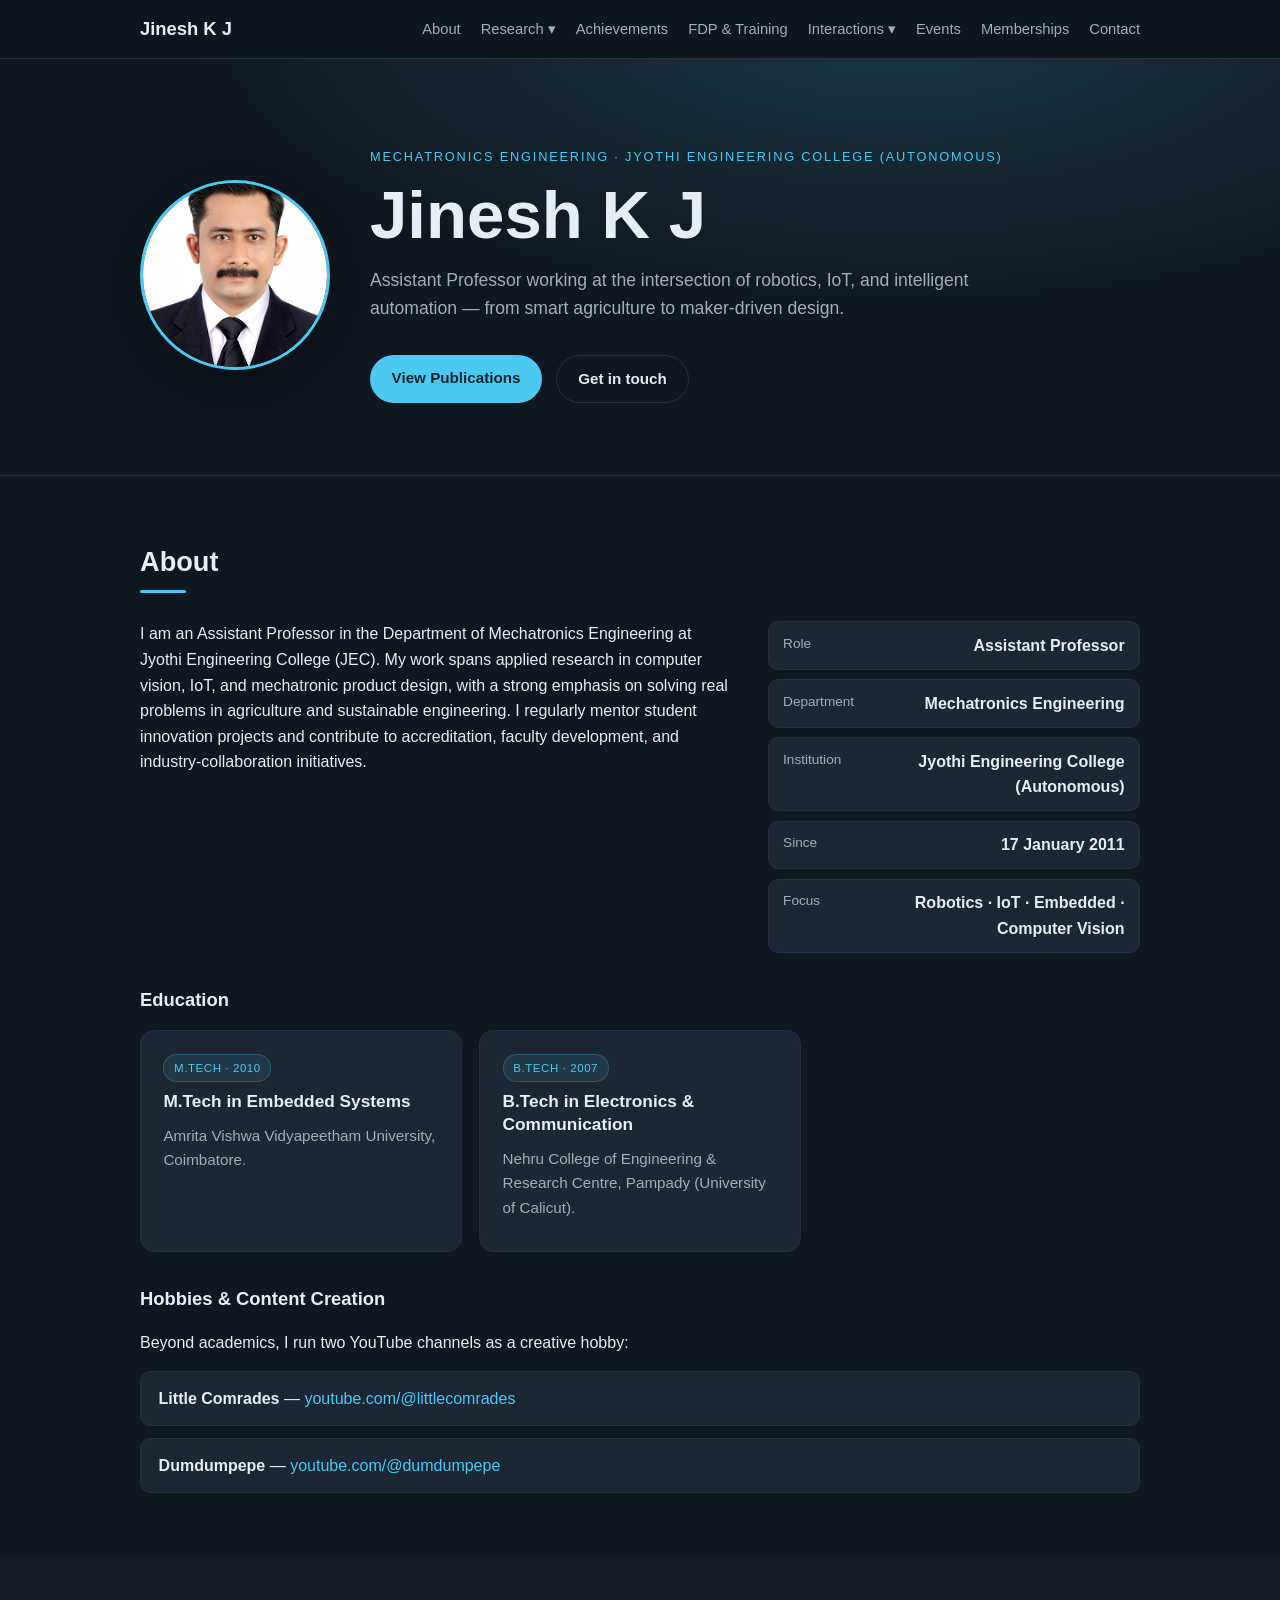
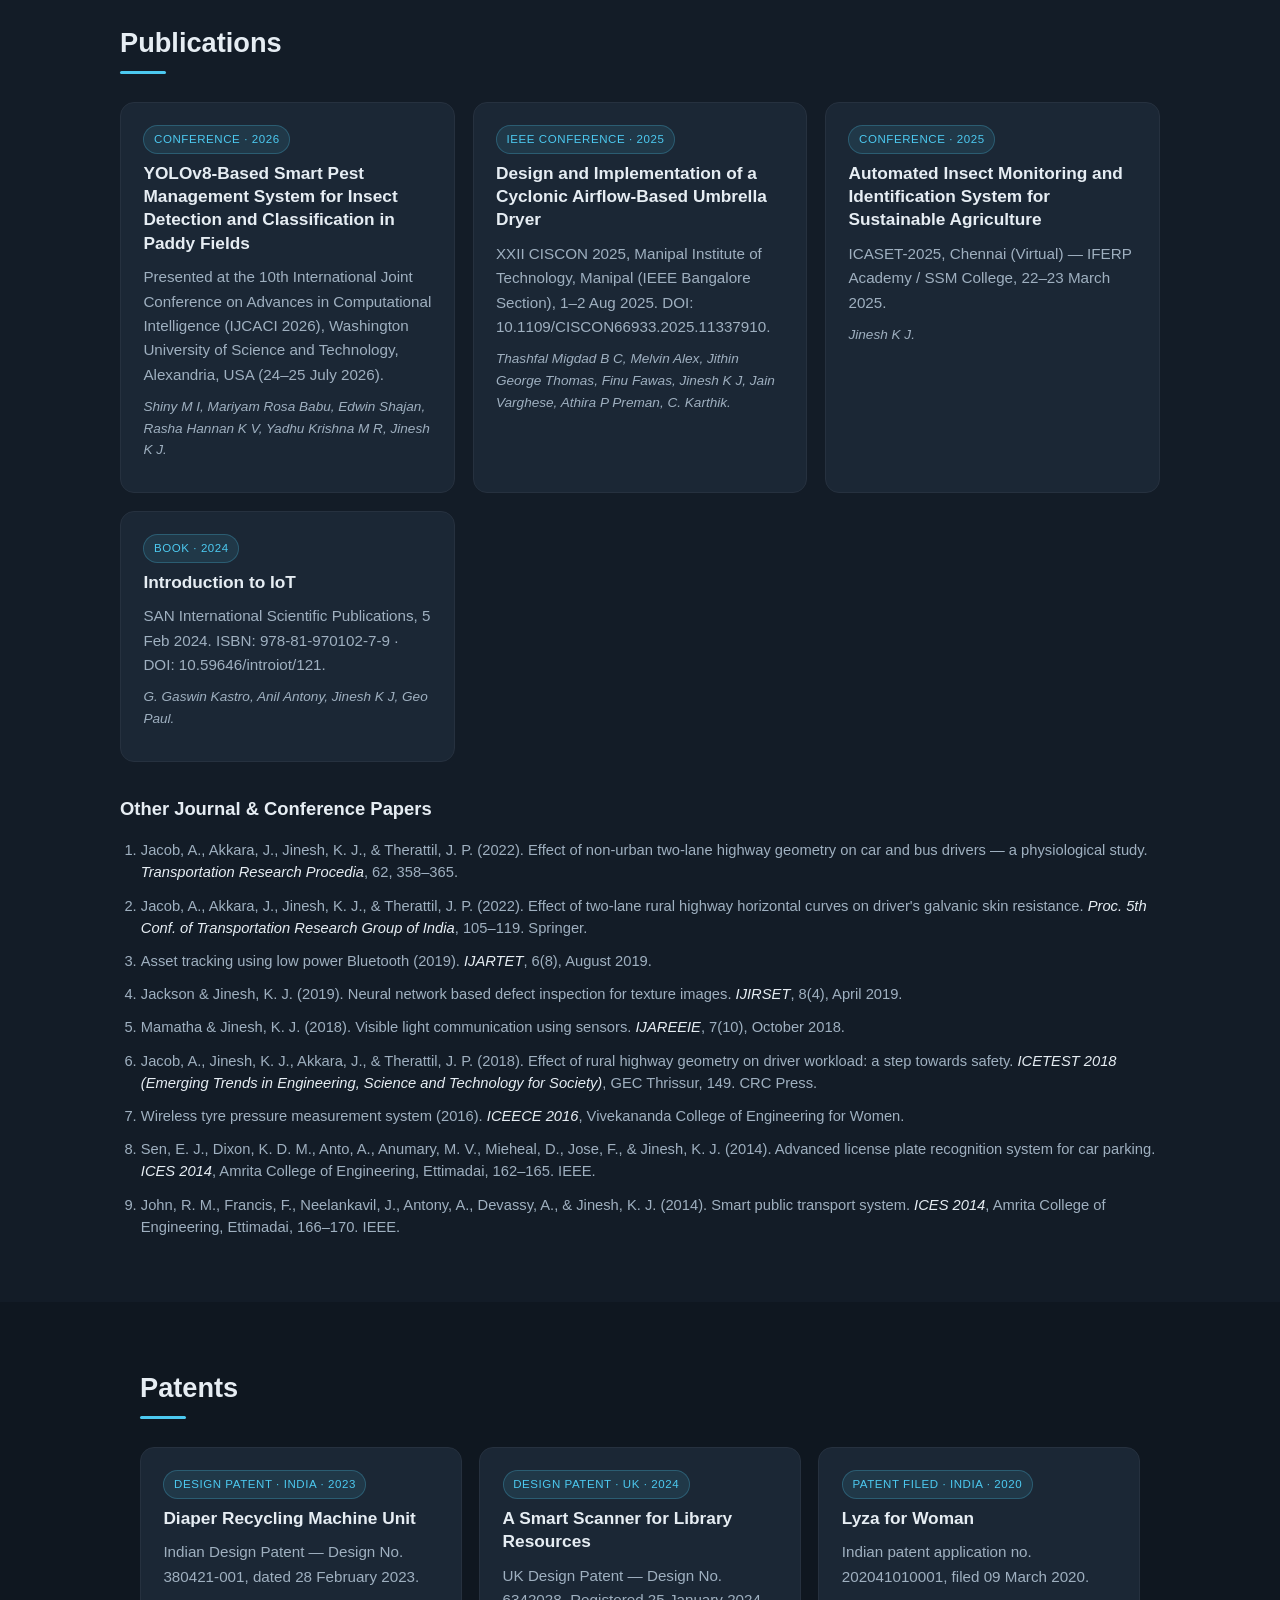
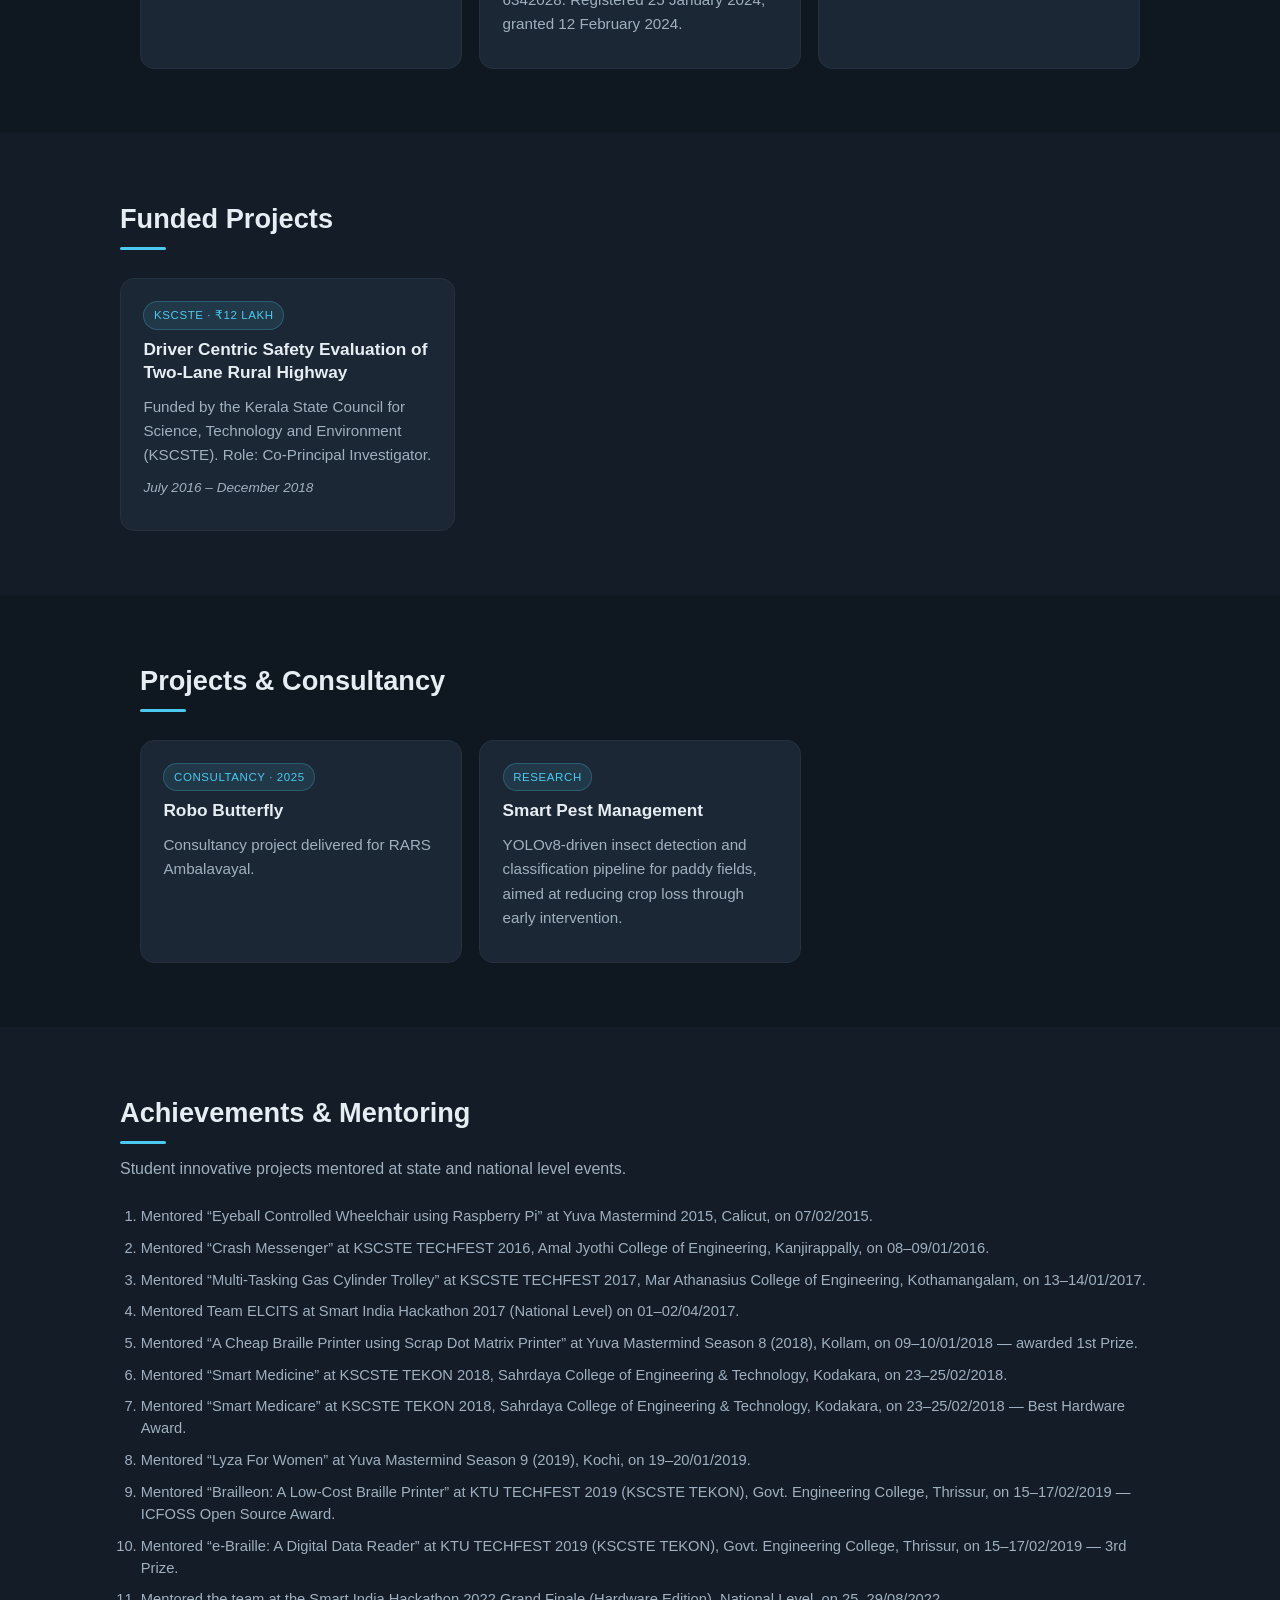
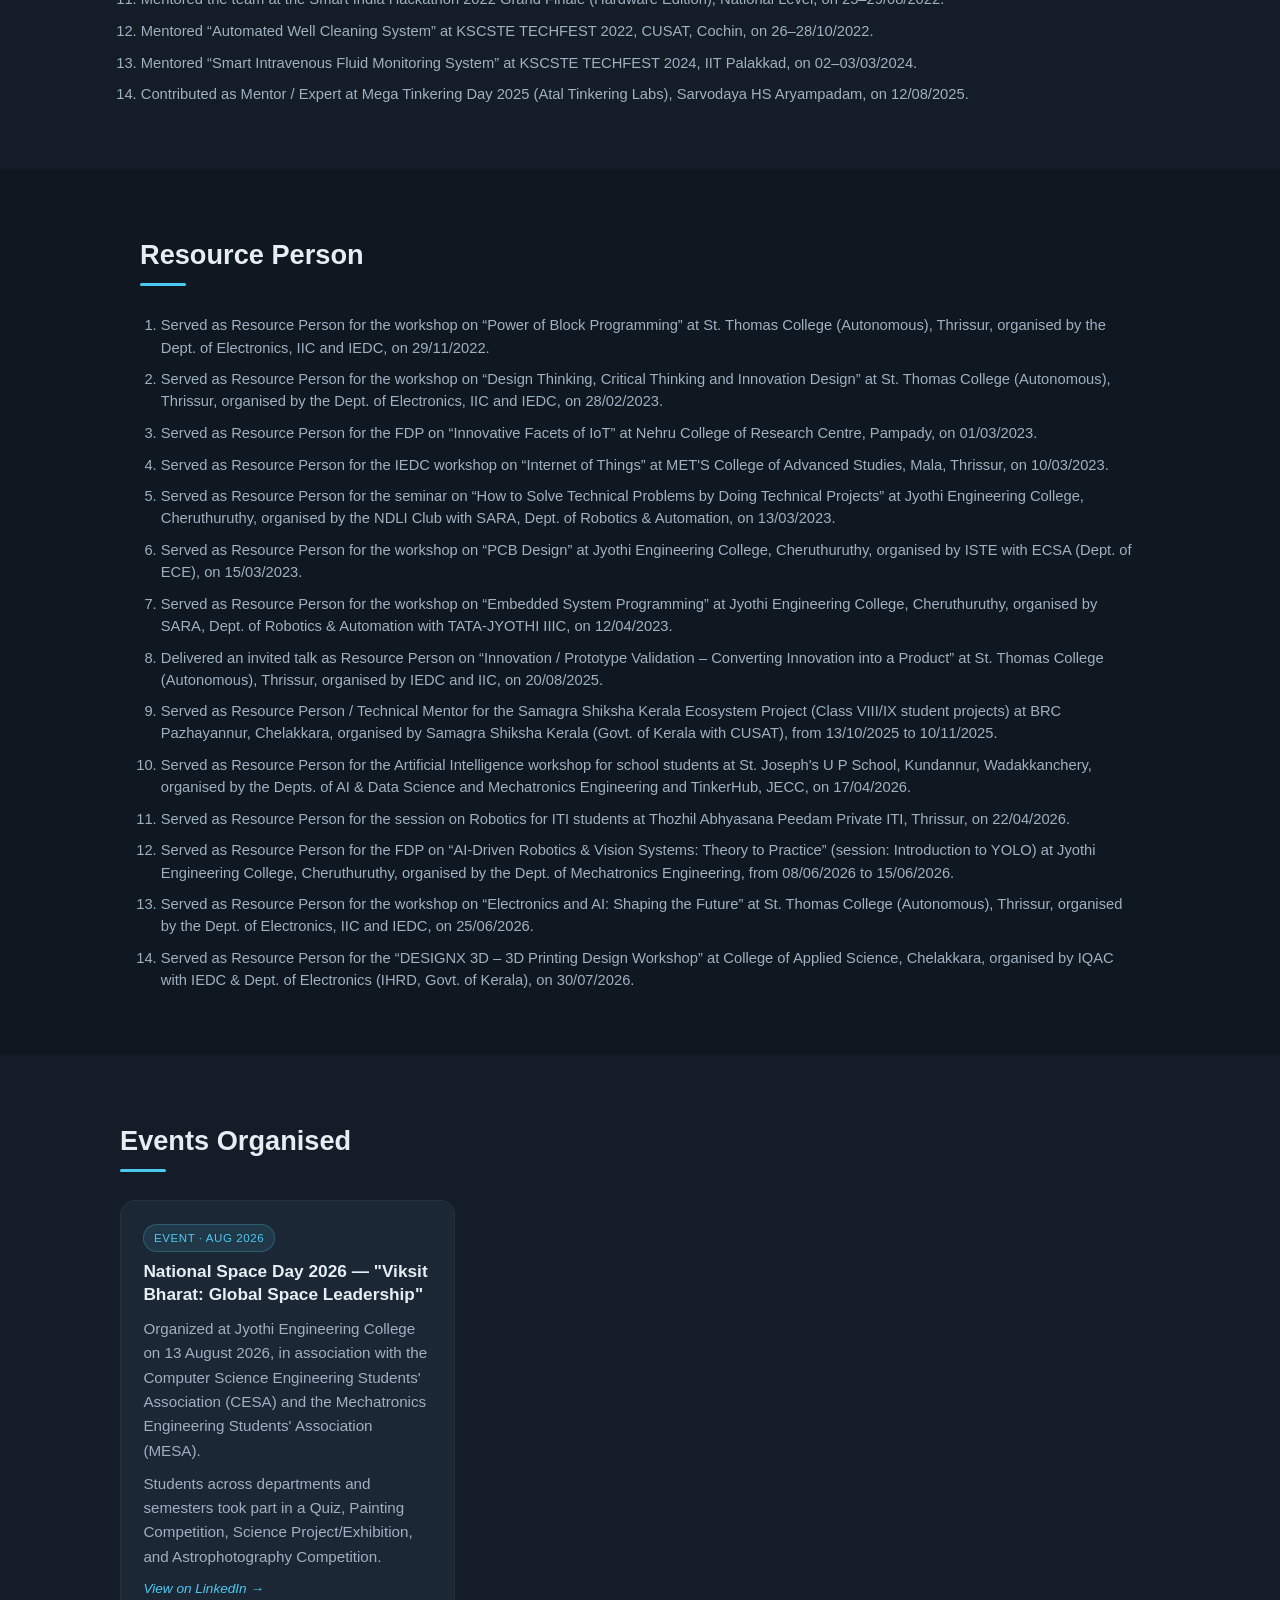
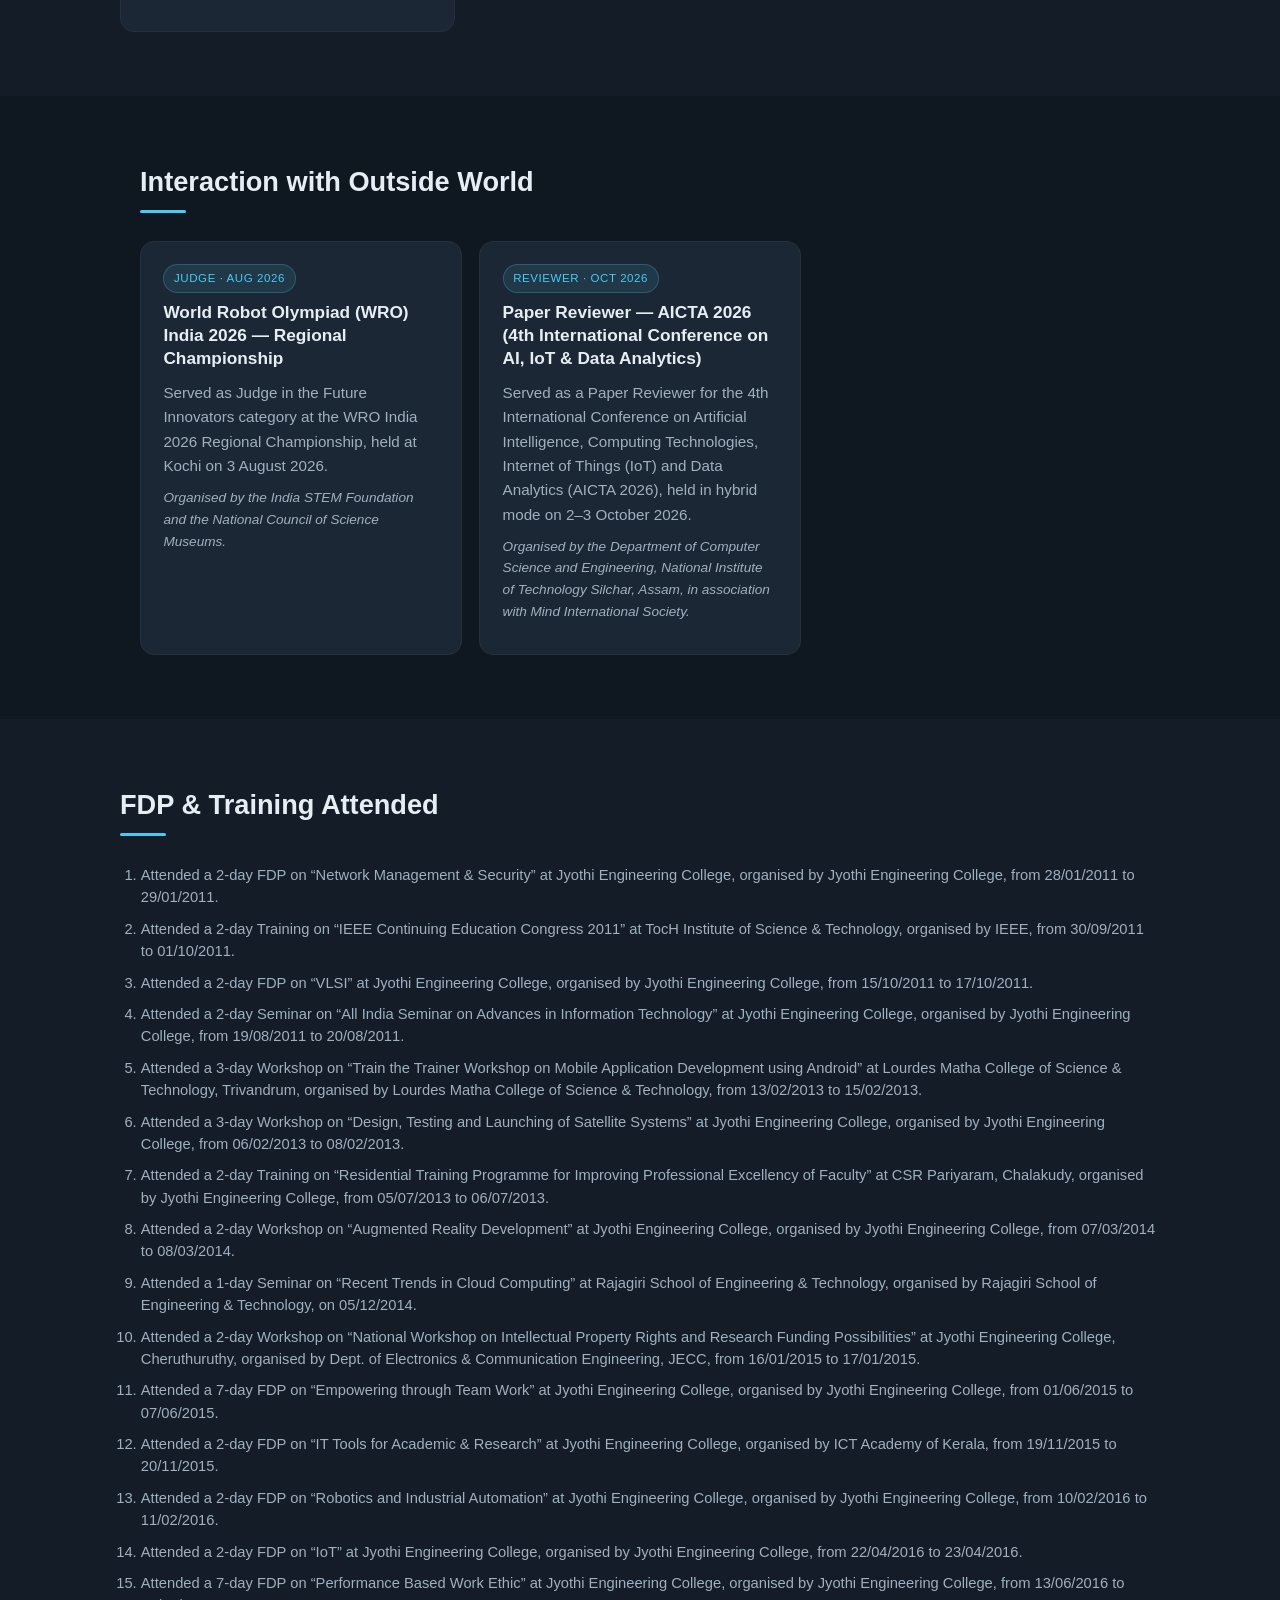
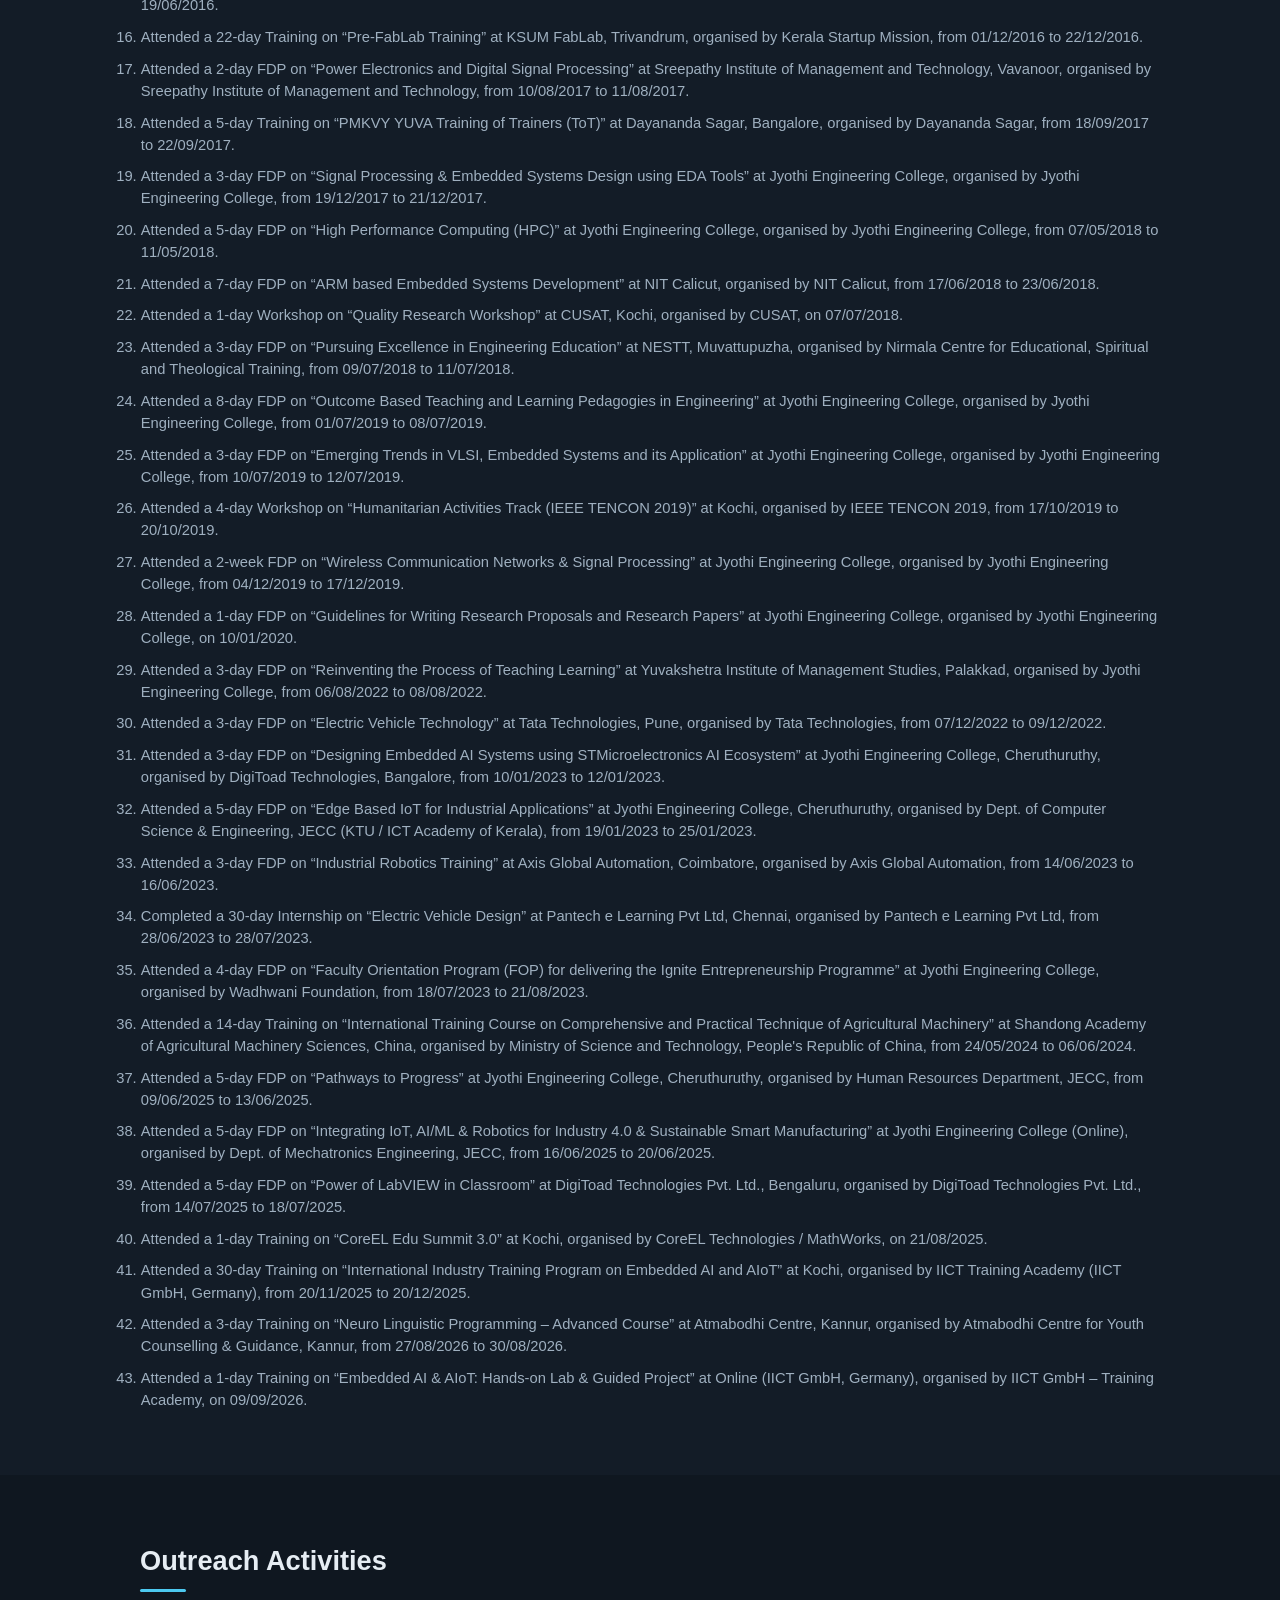
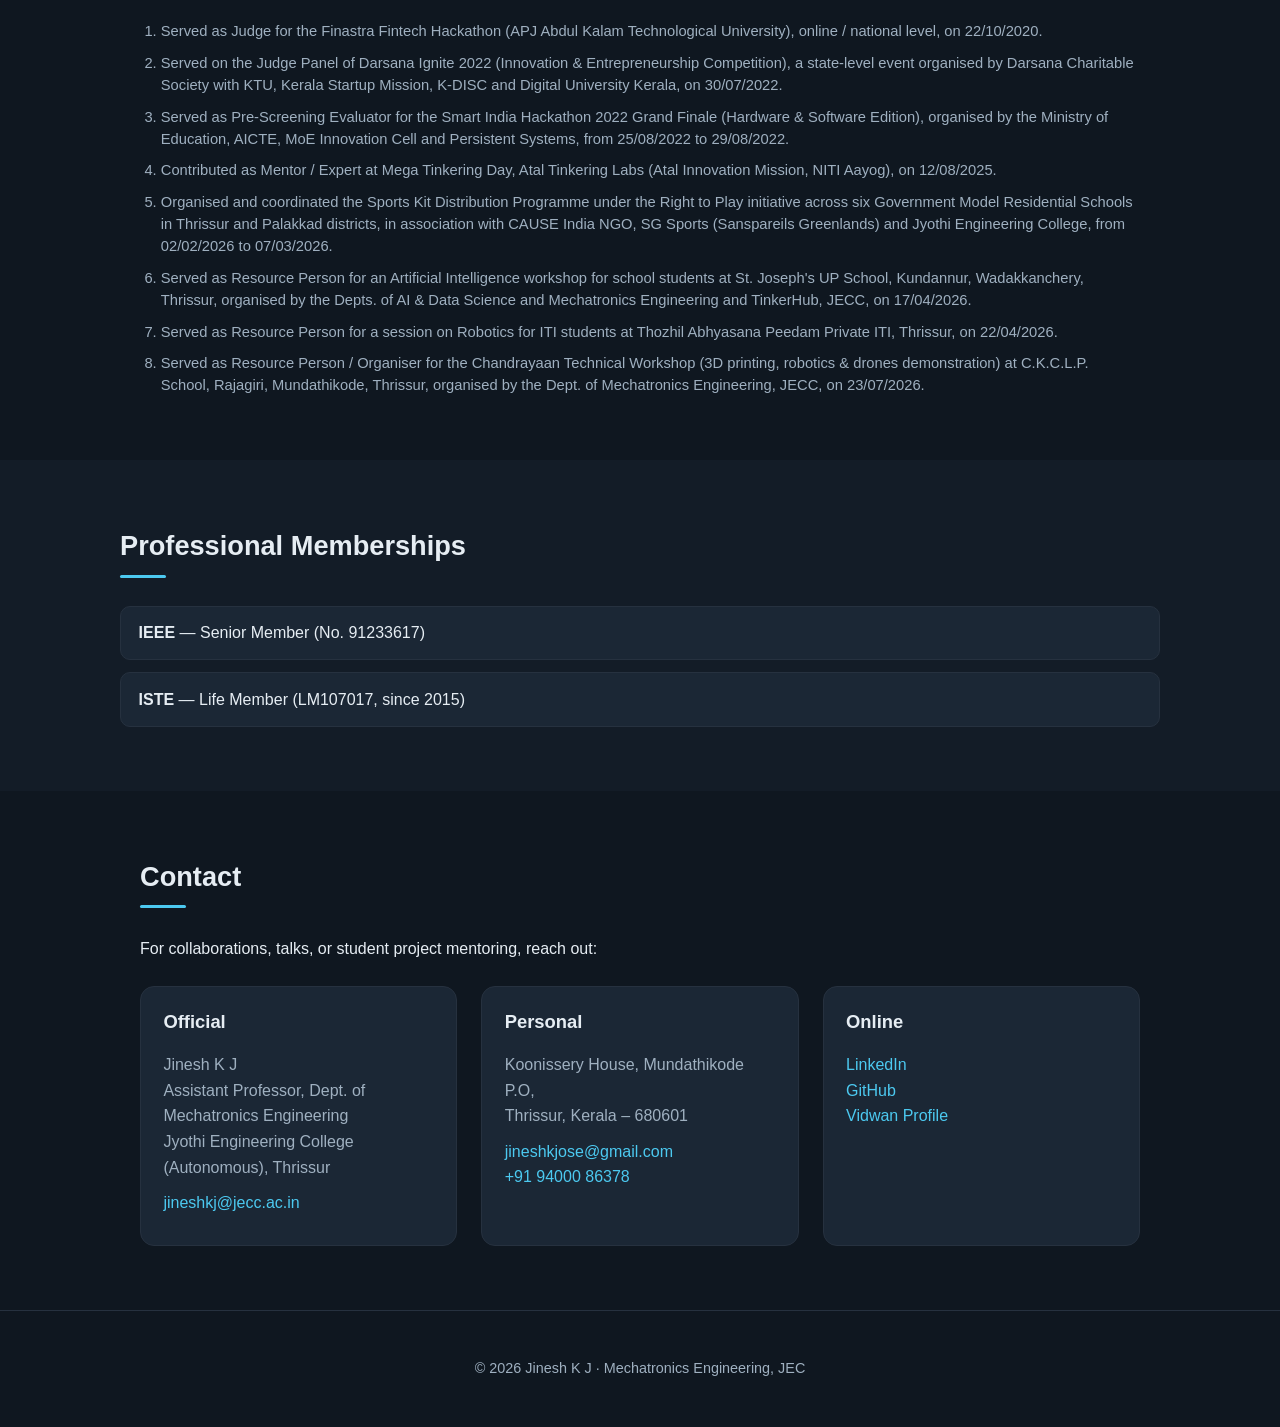
==== index.html @ 24a87025 "Add 30-day EV Design Internship at Pantech e Learning (Jun-Jul 2023)" ====
<!DOCTYPE html>
<html lang="en">
<head>
  <meta charset="UTF-8" />
  <meta name="viewport" content="width=device-width, initial-scale=1.0" />
  <title>Jinesh K J — Assistant Professor, Mechatronics Engineering</title>
  <meta name="description" content="Portfolio of Jinesh K J, Assistant Professor of Mechatronics Engineering — research, publications, patents, and projects." />
  <link rel="stylesheet" href="style.css" />
</head>
<body>
  <header class="site-header">
    <nav class="nav">
      <a href="#top" class="brand">Jinesh K J</a>
      <button class="nav-toggle" aria-label="Toggle navigation" aria-expanded="false">
        <span></span><span></span><span></span>
      </button>
      <ul class="nav-links">
        <li><a href="#about">About</a></li>
        <li class="dropdown">
          <a href="#publications" class="dropdown-toggle">Research ▾</a>
          <ul class="dropdown-menu">
            <li><a href="#publications">Publications</a></li>
            <li><a href="#patents">Patents</a></li>
            <li><a href="#funded">Funded Projects</a></li>
            <li><a href="#projects">Projects</a></li>
          </ul>
        </li>
        <li><a href="#achievements">Achievements</a></li>
        <li><a href="#fdp">FDP &amp; Training</a></li>
        <li class="dropdown">
          <a href="#interaction" class="dropdown-toggle">Interactions ▾</a>
          <ul class="dropdown-menu">
            <li><a href="#interaction">Interaction with Outside World</a></li>
            <li><a href="#resource-person">Resource Person</a></li>
            <li><a href="#outreach">Outreach</a></li>
          </ul>
        </li>
        <li><a href="#events">Events</a></li>
        <li><a href="#memberships">Memberships</a></li>
        <li><a href="#contact">Contact</a></li>
      </ul>
    </nav>
  </header>

  <main id="top">
    <!-- HERO -->
    <section class="hero">
      <div class="hero-inner">
        <img class="hero-photo" src="profile.jpg" alt="Jinesh K J" />
        <div class="hero-text">
          <p class="eyebrow">Mechatronics Engineering · Jyothi Engineering College (Autonomous)</p>
          <h1>Jinesh K&nbsp;J</h1>
          <p class="tagline">
            Assistant Professor working at the intersection of robotics, IoT, and
            intelligent automation — from smart agriculture to maker-driven design.
          </p>
          <div class="hero-actions">
            <a class="btn btn-primary" href="#publications">View Publications</a>
            <a class="btn btn-ghost" href="#contact">Get in touch</a>
          </div>
        </div>
      </div>
    </section>

    <!-- ABOUT -->
    <section id="about" class="section">
      <h2 class="section-title">About</h2>
      <div class="about-grid">
        <p>
          I am an Assistant Professor in the Department of Mechatronics
          Engineering at Jyothi Engineering College (JEC). My work spans applied
          research in computer vision, IoT, and mechatronic product design, with
          a strong emphasis on solving real problems in agriculture and
          sustainable engineering. I regularly mentor student innovation
          projects and contribute to accreditation, faculty development, and
          industry-collaboration initiatives.
        </p>
        <ul class="facts">
          <li><span class="k">Role</span><span class="v">Assistant Professor</span></li>
          <li><span class="k">Department</span><span class="v">Mechatronics Engineering</span></li>
          <li><span class="k">Institution</span><span class="v">Jyothi Engineering College (Autonomous)</span></li>
          <li><span class="k">Since</span><span class="v">17 January 2011</span></li>
          <li><span class="k">Focus</span><span class="v">Robotics · IoT · Embedded · Computer Vision</span></li>
        </ul>
      </div>

      <h3 class="subhead">Education</h3>
      <div class="cards">
        <article class="card">
          <span class="badge">M.Tech · 2010</span>
          <h3>M.Tech in Embedded Systems</h3>
          <p>Amrita Vishwa Vidyapeetham University, Coimbatore.</p>
        </article>
        <article class="card">
          <span class="badge">B.Tech · 2007</span>
          <h3>B.Tech in Electronics &amp; Communication</h3>
          <p>Nehru College of Engineering &amp; Research Centre, Pampady (University of Calicut).</p>
        </article>
      </div>

      <h3 class="subhead">Hobbies &amp; Content Creation</h3>
      <p>Beyond academics, I run two YouTube channels as a creative hobby:</p>
      <ul class="memberships">
        <li><strong>Little Comrades</strong> — <a href="https://www.youtube.com/@littlecomrades" target="_blank" rel="noopener">youtube.com/@littlecomrades</a></li>
        <li><strong>Dumdumpepe</strong> — <a href="https://www.youtube.com/@dumdumpepe" target="_blank" rel="noopener">youtube.com/@dumdumpepe</a></li>
      </ul>
    </section>

    <!-- PUBLICATIONS -->
    <section id="publications" class="section alt">
      <h2 class="section-title">Publications</h2>
      <div class="cards" id="publications-list">
        <article class="card">
          <span class="badge">Conference · 2026</span>
          <h3>YOLOv8-Based Smart Pest Management System for Insect Detection and Classification in Paddy Fields</h3>
          <p>Presented at the 10th International Joint Conference on Advances in Computational Intelligence (IJCACI 2026), Washington University of Science and Technology, Alexandria, USA (24–25 July 2026).</p>
          <p class="authors">Shiny M I, Mariyam Rosa Babu, Edwin Shajan, Rasha Hannan K V, Yadhu Krishna M R, Jinesh K J.</p>
        </article>
        <article class="card">
          <span class="badge">IEEE Conference · 2025</span>
          <h3>Design and Implementation of a Cyclonic Airflow-Based Umbrella Dryer</h3>
          <p>XXII CISCON 2025, Manipal Institute of Technology, Manipal (IEEE Bangalore Section), 1–2 Aug 2025. DOI: 10.1109/CISCON66933.2025.11337910.</p>
          <p class="authors">Thashfal Migdad B C, Melvin Alex, Jithin George Thomas, Finu Fawas, Jinesh K J, Jain Varghese, Athira P Preman, C. Karthik.</p>
        </article>
        <article class="card">
          <span class="badge">Conference · 2025</span>
          <h3>Automated Insect Monitoring and Identification System for Sustainable Agriculture</h3>
          <p>ICASET-2025, Chennai (Virtual) — IFERP Academy / SSM College, 22–23 March 2025.</p>
          <p class="authors">Jinesh K J.</p>
        </article>
        <article class="card">
          <span class="badge">Book · 2024</span>
          <h3>Introduction to IoT</h3>
          <p>SAN International Scientific Publications, 5 Feb 2024. ISBN: 978-81-970102-7-9 · DOI: 10.59646/introiot/121.</p>
          <p class="authors">G. Gaswin Kastro, Anil Antony, Jinesh K J, Geo Paul.</p>
        </article>
      </div>

      <h3 class="subhead">Other Journal &amp; Conference Papers</h3>
      <ol class="paper-list">
        <li>Jacob, A., Akkara, J., Jinesh, K. J., &amp; Therattil, J. P. (2022). Effect of non-urban two-lane highway geometry on car and bus drivers — a physiological study. <em>Transportation Research Procedia</em>, 62, 358–365.</li>
        <li>Jacob, A., Akkara, J., Jinesh, K. J., &amp; Therattil, J. P. (2022). Effect of two-lane rural highway horizontal curves on driver's galvanic skin resistance. <em>Proc. 5th Conf. of Transportation Research Group of India</em>, 105–119. Springer.</li>
        <li>Asset tracking using low power Bluetooth (2019). <em>IJARTET</em>, 6(8), August 2019.</li>
        <li>Jackson &amp; Jinesh, K. J. (2019). Neural network based defect inspection for texture images. <em>IJIRSET</em>, 8(4), April 2019.</li>
        <li>Mamatha &amp; Jinesh, K. J. (2018). Visible light communication using sensors. <em>IJAREEIE</em>, 7(10), October 2018.</li>
        <li>Jacob, A., Jinesh, K. J., Akkara, J., &amp; Therattil, J. P. (2018). Effect of rural highway geometry on driver workload: a step towards safety. <em>ICETEST 2018 (Emerging Trends in Engineering, Science and Technology for Society)</em>, GEC Thrissur, 149. CRC Press.</li>
        <li>Wireless tyre pressure measurement system (2016). <em>ICEECE 2016</em>, Vivekananda College of Engineering for Women.</li>
        <li>Sen, E. J., Dixon, K. D. M., Anto, A., Anumary, M. V., Mieheal, D., Jose, F., &amp; Jinesh, K. J. (2014). Advanced license plate recognition system for car parking. <em>ICES 2014</em>, Amrita College of Engineering, Ettimadai, 162–165. IEEE.</li>
        <li>John, R. M., Francis, F., Neelankavil, J., Antony, A., Devassy, A., &amp; Jinesh, K. J. (2014). Smart public transport system. <em>ICES 2014</em>, Amrita College of Engineering, Ettimadai, 166–170. IEEE.</li>
      </ol>
    </section>

    <!-- PATENTS -->
    <section id="patents" class="section">
      <h2 class="section-title">Patents</h2>
      <div class="cards">
        <article class="card">
          <span class="badge">Design Patent · India · 2023</span>
          <h3>Diaper Recycling Machine Unit</h3>
          <p>Indian Design Patent — Design No. 380421-001, dated 28 February 2023.</p>
        </article>
        <article class="card">
          <span class="badge">Design Patent · UK · 2024</span>
          <h3>A Smart Scanner for Library Resources</h3>
          <p>UK Design Patent — Design No. 6342028. Registered 25 January 2024, granted 12 February 2024.</p>
        </article>
        <article class="card">
          <span class="badge">Patent Filed · India · 2020</span>
          <h3>Lyza for Woman</h3>
          <p>Indian patent application no. 202041010001, filed 09 March 2020.</p>
        </article>
      </div>
    </section>

    <!-- FUNDED PROJECTS -->
    <section id="funded" class="section alt">
      <h2 class="section-title">Funded Projects</h2>
      <div class="cards">
        <article class="card">
          <span class="badge">KSCSTE · ₹12 Lakh</span>
          <h3>Driver Centric Safety Evaluation of Two-Lane Rural Highway</h3>
          <p>Funded by the Kerala State Council for Science, Technology and Environment (KSCSTE). Role: Co-Principal Investigator.</p>
          <p class="authors">July 2016 – December 2018</p>
        </article>
      </div>
    </section>

    <!-- PROJECTS -->
    <section id="projects" class="section">
      <h2 class="section-title">Projects &amp; Consultancy</h2>
      <div class="cards">
        <article class="card">
          <span class="badge">Consultancy · 2025</span>
          <h3>Robo Butterfly</h3>
          <p>Consultancy project delivered for RARS Ambalavayal.</p>
        </article>
        <article class="card">
          <span class="badge">Research</span>
          <h3>Smart Pest Management</h3>
          <p>YOLOv8-driven insect detection and classification pipeline for paddy fields, aimed at reducing crop loss through early intervention.</p>
        </article>
      </div>
    </section>

    <!-- ACHIEVEMENTS -->
    <section id="achievements" class="section alt">
      <h2 class="section-title">Achievements &amp; Mentoring</h2>
      <p class="section-note">Student innovative projects mentored at state and national level events.</p>
      <ol class="fdp-list">
        <li>Mentored “Eyeball Controlled Wheelchair using Raspberry Pi” at Yuva Mastermind 2015, Calicut, on 07/02/2015.</li>
        <li>Mentored “Crash Messenger” at KSCSTE TECHFEST 2016, Amal Jyothi College of Engineering, Kanjirappally, on 08–09/01/2016.</li>
        <li>Mentored “Multi-Tasking Gas Cylinder Trolley” at KSCSTE TECHFEST 2017, Mar Athanasius College of Engineering, Kothamangalam, on 13–14/01/2017.</li>
        <li>Mentored Team ELCITS at Smart India Hackathon 2017 (National Level) on 01–02/04/2017.</li>
        <li>Mentored “A Cheap Braille Printer using Scrap Dot Matrix Printer” at Yuva Mastermind Season 8 (2018), Kollam, on 09–10/01/2018 — awarded 1st Prize.</li>
        <li>Mentored “Smart Medicine” at KSCSTE TEKON 2018, Sahrdaya College of Engineering & Technology, Kodakara, on 23–25/02/2018.</li>
        <li>Mentored “Smart Medicare” at KSCSTE TEKON 2018, Sahrdaya College of Engineering & Technology, Kodakara, on 23–25/02/2018 — Best Hardware Award.</li>
        <li>Mentored “Lyza For Women” at Yuva Mastermind Season 9 (2019), Kochi, on 19–20/01/2019.</li>
        <li>Mentored “Brailleon: A Low-Cost Braille Printer” at KTU TECHFEST 2019 (KSCSTE TEKON), Govt. Engineering College, Thrissur, on 15–17/02/2019 — ICFOSS Open Source Award.</li>
        <li>Mentored “e-Braille: A Digital Data Reader” at KTU TECHFEST 2019 (KSCSTE TEKON), Govt. Engineering College, Thrissur, on 15–17/02/2019 — 3rd Prize.</li>
        <li>Mentored the team at the Smart India Hackathon 2022 Grand Finale (Hardware Edition), National Level, on 25–29/08/2022.</li>
        <li>Mentored “Automated Well Cleaning System” at KSCSTE TECHFEST 2022, CUSAT, Cochin, on 26–28/10/2022.</li>
        <li>Mentored “Smart Intravenous Fluid Monitoring System” at KSCSTE TECHFEST 2024, IIT Palakkad, on 02–03/03/2024.</li>
        <li>Contributed as Mentor / Expert at Mega Tinkering Day 2025 (Atal Tinkering Labs), Sarvodaya HS Aryampadam, on 12/08/2025.</li>
      </ol>
    </section>

    <!-- RESOURCE PERSON -->
    <section id="resource-person" class="section">
      <h2 class="section-title">Resource Person</h2>
      <ol class="fdp-list">
        <li>Served as Resource Person for the workshop on “Power of Block Programming” at St. Thomas College (Autonomous), Thrissur, organised by the Dept. of Electronics, IIC and IEDC, on 29/11/2022.</li>
        <li>Served as Resource Person for the workshop on “Design Thinking, Critical Thinking and Innovation Design” at St. Thomas College (Autonomous), Thrissur, organised by the Dept. of Electronics, IIC and IEDC, on 28/02/2023.</li>
        <li>Served as Resource Person for the FDP on “Innovative Facets of IoT” at Nehru College of Research Centre, Pampady, on 01/03/2023.</li>
        <li>Served as Resource Person for the IEDC workshop on “Internet of Things” at MET'S College of Advanced Studies, Mala, Thrissur, on 10/03/2023.</li>
        <li>Served as Resource Person for the seminar on “How to Solve Technical Problems by Doing Technical Projects” at Jyothi Engineering College, Cheruthuruthy, organised by the NDLI Club with SARA, Dept. of Robotics & Automation, on 13/03/2023.</li>
        <li>Served as Resource Person for the workshop on “PCB Design” at Jyothi Engineering College, Cheruthuruthy, organised by ISTE with ECSA (Dept. of ECE), on 15/03/2023.</li>
        <li>Served as Resource Person for the workshop on “Embedded System Programming” at Jyothi Engineering College, Cheruthuruthy, organised by SARA, Dept. of Robotics & Automation with TATA-JYOTHI IIIC, on 12/04/2023.</li>
        <li>Delivered an invited talk as Resource Person on “Innovation / Prototype Validation – Converting Innovation into a Product” at St. Thomas College (Autonomous), Thrissur, organised by IEDC and IIC, on 20/08/2025.</li>
        <li>Served as Resource Person / Technical Mentor for the Samagra Shiksha Kerala Ecosystem Project (Class VIII/IX student projects) at BRC Pazhayannur, Chelakkara, organised by Samagra Shiksha Kerala (Govt. of Kerala with CUSAT), from 13/10/2025 to 10/11/2025.</li>
        <li>Served as Resource Person for the Artificial Intelligence workshop for school students at St. Joseph's U P School, Kundannur, Wadakkanchery, organised by the Depts. of AI & Data Science and Mechatronics Engineering and TinkerHub, JECC, on 17/04/2026.</li>
        <li>Served as Resource Person for the session on Robotics for ITI students at Thozhil Abhyasana Peedam Private ITI, Thrissur, on 22/04/2026.</li>
        <li>Served as Resource Person for the FDP on “AI-Driven Robotics & Vision Systems: Theory to Practice” (session: Introduction to YOLO) at Jyothi Engineering College, Cheruthuruthy, organised by the Dept. of Mechatronics Engineering, from 08/06/2026 to 15/06/2026.</li>
        <li>Served as Resource Person for the workshop on “Electronics and AI: Shaping the Future” at St. Thomas College (Autonomous), Thrissur, organised by the Dept. of Electronics, IIC and IEDC, on 25/06/2026.</li>
        <li>Served as Resource Person for the “DESIGNX 3D – 3D Printing Design Workshop” at College of Applied Science, Chelakkara, organised by IQAC with IEDC & Dept. of Electronics (IHRD, Govt. of Kerala), on 30/07/2026.</li>
      </ol>
    </section>

    <!-- EVENTS -->
    <section id="events" class="section alt">
      <h2 class="section-title">Events Organised</h2>
      <div class="cards">
        <article class="card">
          <span class="badge">Event · Aug 2026</span>
          <h3>National Space Day 2026 — "Viksit Bharat: Global Space Leadership"</h3>
          <p>Organized at Jyothi Engineering College on 13 August 2026, in association with the Computer Science Engineering Students' Association (CESA) and the Mechatronics Engineering Students' Association (MESA).</p>
          <p>Students across departments and semesters took part in a Quiz, Painting Competition, Science Project/Exhibition, and Astrophotography Competition.</p>
          <p class="authors"><a href="https://www.linkedin.com/posts/jineshkjose_nationalspaceday-isro-viksitbharat-share-7494986714118107136-uZ8i/" target="_blank" rel="noopener">View on LinkedIn →</a></p>
        </article>
      </div>
    </section>

    <!-- INTERACTION WITH OUTSIDE WORLD -->
    <section id="interaction" class="section">
      <h2 class="section-title">Interaction with Outside World</h2>
      <div class="cards">
        <article class="card">
          <span class="badge">Judge · Aug 2026</span>
          <h3>World Robot Olympiad (WRO) India 2026 — Regional Championship</h3>
          <p>Served as Judge in the Future Innovators category at the WRO India 2026 Regional Championship, held at Kochi on 3 August 2026.</p>
          <p class="authors">Organised by the India STEM Foundation and the National Council of Science Museums.</p>
        </article>
        <article class="card">
          <span class="badge">Reviewer · Oct 2026</span>
          <h3>Paper Reviewer — AICTA 2026 (4th International Conference on AI, IoT &amp; Data Analytics)</h3>
          <p>Served as a Paper Reviewer for the 4th International Conference on Artificial Intelligence, Computing Technologies, Internet of Things (IoT) and Data Analytics (AICTA 2026), held in hybrid mode on 2–3 October 2026.</p>
          <p class="authors">Organised by the Department of Computer Science and Engineering, National Institute of Technology Silchar, Assam, in association with Mind International Society.</p>
        </article>
      </div>
    </section>

    <!-- FDP & TRAINING -->
    <section id="fdp" class="section alt">
      <h2 class="section-title">FDP &amp; Training Attended</h2>
      <ol class="fdp-list">
        <li>Attended a 2-day FDP on “Network Management & Security” at Jyothi Engineering College, organised by Jyothi Engineering College, from 28/01/2011 to 29/01/2011.</li>
        <li>Attended a 2-day Training on “IEEE Continuing Education Congress 2011” at TocH Institute of Science & Technology, organised by IEEE, from 30/09/2011 to 01/10/2011.</li>
        <li>Attended a 2-day FDP on “VLSI” at Jyothi Engineering College, organised by Jyothi Engineering College, from 15/10/2011 to 17/10/2011.</li>
        <li>Attended a 2-day Seminar on “All India Seminar on Advances in Information Technology” at Jyothi Engineering College, organised by Jyothi Engineering College, from 19/08/2011 to 20/08/2011.</li>
        <li>Attended a 3-day Workshop on “Train the Trainer Workshop on Mobile Application Development using Android” at Lourdes Matha College of Science & Technology, Trivandrum, organised by Lourdes Matha College of Science & Technology, from 13/02/2013 to 15/02/2013.</li>
        <li>Attended a 3-day Workshop on “Design, Testing and Launching of Satellite Systems” at Jyothi Engineering College, organised by Jyothi Engineering College, from 06/02/2013 to 08/02/2013.</li>
        <li>Attended a 2-day Training on “Residential Training Programme for Improving Professional Excellency of Faculty” at CSR Pariyaram, Chalakudy, organised by Jyothi Engineering College, from 05/07/2013 to 06/07/2013.</li>
        <li>Attended a 2-day Workshop on “Augmented Reality Development” at Jyothi Engineering College, organised by Jyothi Engineering College, from 07/03/2014 to 08/03/2014.</li>
        <li>Attended a 1-day Seminar on “Recent Trends in Cloud Computing” at Rajagiri School of Engineering & Technology, organised by Rajagiri School of Engineering & Technology, on 05/12/2014.</li>
        <li>Attended a 2-day Workshop on “National Workshop on Intellectual Property Rights and Research Funding Possibilities” at Jyothi Engineering College, Cheruthuruthy, organised by Dept. of Electronics & Communication Engineering, JECC, from 16/01/2015 to 17/01/2015.</li>
        <li>Attended a 7-day FDP on “Empowering through Team Work” at Jyothi Engineering College, organised by Jyothi Engineering College, from 01/06/2015 to 07/06/2015.</li>
        <li>Attended a 2-day FDP on “IT Tools for Academic & Research” at Jyothi Engineering College, organised by ICT Academy of Kerala, from 19/11/2015 to 20/11/2015.</li>
        <li>Attended a 2-day FDP on “Robotics and Industrial Automation” at Jyothi Engineering College, organised by Jyothi Engineering College, from 10/02/2016 to 11/02/2016.</li>
        <li>Attended a 2-day FDP on “IoT” at Jyothi Engineering College, organised by Jyothi Engineering College, from 22/04/2016 to 23/04/2016.</li>
        <li>Attended a 7-day FDP on “Performance Based Work Ethic” at Jyothi Engineering College, organised by Jyothi Engineering College, from 13/06/2016 to 19/06/2016.</li>
        <li>Attended a 22-day Training on “Pre-FabLab Training” at KSUM FabLab, Trivandrum, organised by Kerala Startup Mission, from 01/12/2016 to 22/12/2016.</li>
        <li>Attended a 2-day FDP on “Power Electronics and Digital Signal Processing” at Sreepathy Institute of Management and Technology, Vavanoor, organised by Sreepathy Institute of Management and Technology, from 10/08/2017 to 11/08/2017.</li>
        <li>Attended a 5-day Training on “PMKVY YUVA Training of Trainers (ToT)” at Dayananda Sagar, Bangalore, organised by Dayananda Sagar, from 18/09/2017 to 22/09/2017.</li>
        <li>Attended a 3-day FDP on “Signal Processing & Embedded Systems Design using EDA Tools” at Jyothi Engineering College, organised by Jyothi Engineering College, from 19/12/2017 to 21/12/2017.</li>
        <li>Attended a 5-day FDP on “High Performance Computing (HPC)” at Jyothi Engineering College, organised by Jyothi Engineering College, from 07/05/2018 to 11/05/2018.</li>
        <li>Attended a 7-day FDP on “ARM based Embedded Systems Development” at NIT Calicut, organised by NIT Calicut, from 17/06/2018 to 23/06/2018.</li>
        <li>Attended a 1-day Workshop on “Quality Research Workshop” at CUSAT, Kochi, organised by CUSAT, on 07/07/2018.</li>
        <li>Attended a 3-day FDP on “Pursuing Excellence in Engineering Education” at NESTT, Muvattupuzha, organised by Nirmala Centre for Educational, Spiritual and Theological Training, from 09/07/2018 to 11/07/2018.</li>
        <li>Attended a 8-day FDP on “Outcome Based Teaching and Learning Pedagogies in Engineering” at Jyothi Engineering College, organised by Jyothi Engineering College, from 01/07/2019 to 08/07/2019.</li>
        <li>Attended a 3-day FDP on “Emerging Trends in VLSI, Embedded Systems and its Application” at Jyothi Engineering College, organised by Jyothi Engineering College, from 10/07/2019 to 12/07/2019.</li>
        <li>Attended a 4-day Workshop on “Humanitarian Activities Track (IEEE TENCON 2019)” at Kochi, organised by IEEE TENCON 2019, from 17/10/2019 to 20/10/2019.</li>
        <li>Attended a 2-week FDP on “Wireless Communication Networks & Signal Processing” at Jyothi Engineering College, organised by Jyothi Engineering College, from 04/12/2019 to 17/12/2019.</li>
        <li>Attended a 1-day FDP on “Guidelines for Writing Research Proposals and Research Papers” at Jyothi Engineering College, organised by Jyothi Engineering College, on 10/01/2020.</li>
        <li>Attended a 3-day FDP on “Reinventing the Process of Teaching Learning” at Yuvakshetra Institute of Management Studies, Palakkad, organised by Jyothi Engineering College, from 06/08/2022 to 08/08/2022.</li>
        <li>Attended a 3-day FDP on “Electric Vehicle Technology” at Tata Technologies, Pune, organised by Tata Technologies, from 07/12/2022 to 09/12/2022.</li>
        <li>Attended a 3-day FDP on “Designing Embedded AI Systems using STMicroelectronics AI Ecosystem” at Jyothi Engineering College, Cheruthuruthy, organised by DigiToad Technologies, Bangalore, from 10/01/2023 to 12/01/2023.</li>
        <li>Attended a 5-day FDP on “Edge Based IoT for Industrial Applications” at Jyothi Engineering College, Cheruthuruthy, organised by Dept. of Computer Science & Engineering, JECC (KTU / ICT Academy of Kerala), from 19/01/2023 to 25/01/2023.</li>
        <li>Attended a 3-day FDP on “Industrial Robotics Training” at Axis Global Automation, Coimbatore, organised by Axis Global Automation, from 14/06/2023 to 16/06/2023.</li>
        <li>Completed a 30-day Internship on “Electric Vehicle Design” at Pantech e Learning Pvt Ltd, Chennai, organised by Pantech e Learning Pvt Ltd, from 28/06/2023 to 28/07/2023.</li>
        <li>Attended a 4-day FDP on “Faculty Orientation Program (FOP) for delivering the Ignite Entrepreneurship Programme” at Jyothi Engineering College, organised by Wadhwani Foundation, from 18/07/2023 to 21/08/2023.</li>
        <li>Attended a 14-day Training on “International Training Course on Comprehensive and Practical Technique of Agricultural Machinery” at Shandong Academy of Agricultural Machinery Sciences, China, organised by Ministry of Science and Technology, People's Republic of China, from 24/05/2024 to 06/06/2024.</li>
        <li>Attended a 5-day FDP on “Pathways to Progress” at Jyothi Engineering College, Cheruthuruthy, organised by Human Resources Department, JECC, from 09/06/2025 to 13/06/2025.</li>
        <li>Attended a 5-day FDP on “Integrating IoT, AI/ML & Robotics for Industry 4.0 & Sustainable Smart Manufacturing” at Jyothi Engineering College (Online), organised by Dept. of Mechatronics Engineering, JECC, from 16/06/2025 to 20/06/2025.</li>
        <li>Attended a 5-day FDP on “Power of LabVIEW in Classroom” at DigiToad Technologies Pvt. Ltd., Bengaluru, organised by DigiToad Technologies Pvt. Ltd., from 14/07/2025 to 18/07/2025.</li>
        <li>Attended a 1-day Training on “CoreEL Edu Summit 3.0” at Kochi, organised by CoreEL Technologies / MathWorks, on 21/08/2025.</li>
        <li>Attended a 30-day Training on “International Industry Training Program on Embedded AI and AIoT” at Kochi, organised by IICT Training Academy (IICT GmbH, Germany), from 20/11/2025 to 20/12/2025.</li>
        <li>Attended a 3-day Training on “Neuro Linguistic Programming – Advanced Course” at Atmabodhi Centre, Kannur, organised by Atmabodhi Centre for Youth Counselling & Guidance, Kannur, from 27/08/2026 to 30/08/2026.</li>
        <li>Attended a 1-day Training on “Embedded AI & AIoT: Hands-on Lab & Guided Project” at Online (IICT GmbH, Germany), organised by IICT GmbH – Training Academy, on 09/09/2026.</li>
      </ol>
    </section>

    <!-- OUTREACH -->
    <section id="outreach" class="section">
      <h2 class="section-title">Outreach Activities</h2>
      <ol class="fdp-list">
        <li>Served as Judge for the Finastra Fintech Hackathon (APJ Abdul Kalam Technological University), online / national level, on 22/10/2020.</li>
        <li>Served on the Judge Panel of Darsana Ignite 2022 (Innovation & Entrepreneurship Competition), a state-level event organised by Darsana Charitable Society with KTU, Kerala Startup Mission, K-DISC and Digital University Kerala, on 30/07/2022.</li>
        <li>Served as Pre-Screening Evaluator for the Smart India Hackathon 2022 Grand Finale (Hardware & Software Edition), organised by the Ministry of Education, AICTE, MoE Innovation Cell and Persistent Systems, from 25/08/2022 to 29/08/2022.</li>
        <li>Contributed as Mentor / Expert at Mega Tinkering Day, Atal Tinkering Labs (Atal Innovation Mission, NITI Aayog), on 12/08/2025.</li>
        <li>Organised and coordinated the Sports Kit Distribution Programme under the Right to Play initiative across six Government Model Residential Schools in Thrissur and Palakkad districts, in association with CAUSE India NGO, SG Sports (Sanspareils Greenlands) and Jyothi Engineering College, from 02/02/2026 to 07/03/2026.</li>
        <li>Served as Resource Person for an Artificial Intelligence workshop for school students at St. Joseph's UP School, Kundannur, Wadakkanchery, Thrissur, organised by the Depts. of AI & Data Science and Mechatronics Engineering and TinkerHub, JECC, on 17/04/2026.</li>
        <li>Served as Resource Person for a session on Robotics for ITI students at Thozhil Abhyasana Peedam Private ITI, Thrissur, on 22/04/2026.</li>
        <li>Served as Resource Person / Organiser for the Chandrayaan Technical Workshop (3D printing, robotics & drones demonstration) at C.K.C.L.P. School, Rajagiri, Mundathikode, Thrissur, organised by the Dept. of Mechatronics Engineering, JECC, on 23/07/2026.</li>
      </ol>
    </section>

    <!-- MEMBERSHIPS -->
    <section id="memberships" class="section alt">
      <h2 class="section-title">Professional Memberships</h2>
      <ul class="memberships">
        <li><strong>IEEE</strong> — Senior Member (No. 91233617)</li>
        <li><strong>ISTE</strong> — Life Member (LM107017, since 2015)</li>
      </ul>
    </section>

    <!-- CONTACT -->
    <section id="contact" class="section">
      <h2 class="section-title">Contact</h2>
      <p>For collaborations, talks, or student project mentoring, reach out:</p>
      <div class="contact-grid">
        <div class="contact-block">
          <h3 class="subhead">Official</h3>
          <p>Jinesh K J<br />
          Assistant Professor, Dept. of Mechatronics Engineering<br />
          Jyothi Engineering College (Autonomous), Thrissur</p>
          <p><a href="mailto:jineshkj@jecc.ac.in">jineshkj@jecc.ac.in</a></p>
        </div>
        <div class="contact-block">
          <h3 class="subhead">Personal</h3>
          <p>Koonissery House, Mundathikode P.O,<br />
          Thrissur, Kerala – 680601</p>
          <p><a href="mailto:jineshkjose@gmail.com">jineshkjose@gmail.com</a><br />
          <a href="tel:+919400086378">+91 94000 86378</a></p>
        </div>
        <div class="contact-block">
          <h3 class="subhead">Online</h3>
          <p><a href="https://www.linkedin.com/in/jineshkjose" target="_blank" rel="noopener">LinkedIn</a><br />
          <a href="https://github.com/jineshkjose" target="_blank" rel="noopener">GitHub</a><br />
          <a href="https://vidwan.inflibnet.ac.in/profile/561349" target="_blank" rel="noopener">Vidwan Profile</a></p>
        </div>
      </div>
    </section>
  </main>

  <footer class="site-footer">
    <p>&copy; <span id="year"></span> Jinesh K J · Mechatronics Engineering, JEC</p>
  </footer>

  <script src="script.js"></script>
</body>
</html>
---- style.css ----
:root {
  --bg: #0f1720;
  --bg-alt: #131c27;
  --surface: #1b2735;
  --text: #e6edf3;
  --muted: #9fb0c0;
  --accent: #4cc9f0;
  --accent-2: #7bdff2;
  --border: #26313f;
  --radius: 14px;
  --max: 1040px;
  --font: -apple-system, BlinkMacSystemFont, "Segoe UI", Roboto, Helvetica, Arial, sans-serif;
}

* { box-sizing: border-box; }

html { scroll-behavior: smooth; }

body {
  margin: 0;
  font-family: var(--font);
  background: var(--bg);
  color: var(--text);
  line-height: 1.6;
}

a { color: var(--accent); text-decoration: none; }
a:hover { color: var(--accent-2); }

/* HEADER / NAV */
.site-header {
  position: sticky;
  top: 0;
  z-index: 50;
  background: rgba(15, 23, 32, 0.85);
  backdrop-filter: blur(8px);
  border-bottom: 1px solid var(--border);
}
.nav {
  max-width: var(--max);
  margin: 0 auto;
  padding: 0.9rem 1.25rem;
  display: flex;
  align-items: center;
  justify-content: space-between;
}
.brand { font-weight: 700; font-size: 1.15rem; color: var(--text); }
.nav-links {
  list-style: none;
  display: flex;
  gap: 1.25rem;
  margin: 0;
  padding: 0;
}
.nav-links a { color: var(--muted); font-size: 0.92rem; }
.nav-links a:hover { color: var(--text); }

/* Dropdown */
.dropdown { position: relative; }
.dropdown-menu {
  list-style: none;
  margin: 0;
  padding: 0.4rem 0;
  position: absolute;
  top: 100%;
  left: 0;
  min-width: 150px;
  background: var(--bg-alt);
  border: 1px solid var(--border);
  border-radius: 10px;
  box-shadow: 0 10px 30px rgba(0,0,0,0.35);
  opacity: 0;
  visibility: hidden;
  transform: translateY(6px);
  transition: opacity 0.18s ease, transform 0.18s ease, visibility 0.18s;
}
.dropdown:hover .dropdown-menu,
.dropdown:focus-within .dropdown-menu {
  opacity: 1;
  visibility: visible;
  transform: translateY(0);
}
.dropdown-menu a { display: block; padding: 0.5rem 1rem; }

.nav-toggle {
  display: none;
  flex-direction: column;
  gap: 5px;
  background: none;
  border: 0;
  cursor: pointer;
  padding: 6px;
}
.nav-toggle span {
  width: 24px; height: 2px;
  background: var(--text);
  transition: 0.3s;
}

/* HERO */
.hero {
  background: radial-gradient(1200px 500px at 70% -10%, rgba(76, 201, 240, 0.18), transparent 60%), var(--bg);
  border-bottom: 1px solid var(--border);
}
.hero-inner {
  max-width: var(--max);
  margin: 0 auto;
  padding: 5.5rem 1.25rem 4.5rem;
}
.eyebrow {
  color: var(--accent);
  font-size: 0.8rem;
  letter-spacing: 0.14em;
  text-transform: uppercase;
  margin: 0 0 0.75rem;
}
.hero h1 {
  font-size: clamp(2.6rem, 6vw, 4.2rem);
  margin: 0 0 1rem;
  line-height: 1.05;
}
.tagline {
  max-width: 620px;
  color: var(--muted);
  font-size: 1.1rem;
  margin: 0 0 2rem;
}
.hero-actions { display: flex; gap: 0.85rem; flex-wrap: wrap; }
.hero-inner { display: flex; align-items: center; gap: 2.5rem; flex-wrap: wrap; }
.hero-text { flex: 1; min-width: 280px; }
.hero-photo {
  width: 190px; height: 190px;
  object-fit: cover;
  border-radius: 50%;
  border: 3px solid var(--accent);
  box-shadow: 0 10px 30px rgba(0,0,0,0.35);
  flex-shrink: 0;
}
.contact-grid {
  display: grid;
  grid-template-columns: repeat(auto-fit, minmax(220px, 1fr));
  gap: 1.5rem;
  margin-top: 1.5rem;
}
.contact-block { background: var(--surface); border: 1px solid var(--border); border-radius: var(--radius); padding: 1.25rem 1.4rem; }
.contact-block p { margin: 0 0 0.6rem; color: var(--muted); }
.contact-block .subhead { margin-top: 0; }

.btn {
  display: inline-block;
  padding: 0.7rem 1.35rem;
  border-radius: 999px;
  font-weight: 600;
  font-size: 0.95rem;
  transition: transform 0.15s ease, background 0.2s ease;
}
.btn:hover { transform: translateY(-2px); }
.btn-primary { background: var(--accent); color: #06222c; }
.btn-primary:hover { color: #06222c; }
.btn-ghost { border: 1px solid var(--border); color: var(--text); }

/* SECTIONS */
.section {
  max-width: var(--max);
  margin: 0 auto;
  padding: 4rem 1.25rem;
}
.section.alt { background: var(--bg-alt); max-width: none; }
.section.alt > * { max-width: var(--max); margin-left: auto; margin-right: auto; }
.section-title {
  font-size: 1.7rem;
  margin: 0 0 1.75rem;
  position: relative;
  padding-bottom: 0.6rem;
}
.section-title::after {
  content: "";
  position: absolute;
  left: 0; bottom: 0;
  width: 46px; height: 3px;
  background: var(--accent);
  border-radius: 2px;
}
.section-note { color: var(--muted); margin-top: -1rem; margin-bottom: 1.5rem; }
.subhead { font-size: 1.15rem; margin: 2rem 0 1rem; color: var(--text); }
.paper-list { margin: 0; padding-left: 1.3rem; display: grid; gap: 0.7rem; }
.paper-list li { color: var(--muted); font-size: 0.92rem; line-height: 1.5; }
.paper-list em { color: var(--text); font-style: italic; }
.fdp-list { margin: 0; padding-left: 1.3rem; display: grid; gap: 0.6rem; }
.fdp-list li { color: var(--muted); font-size: 0.92rem; line-height: 1.5; }

/* ABOUT */
.about-grid {
  display: grid;
  grid-template-columns: 1.6fr 1fr;
  gap: 2rem;
  align-items: start;
}
.about-grid p { margin: 0; color: var(--text); }
.facts { list-style: none; margin: 0; padding: 0; display: grid; gap: 0.6rem; }
.facts li {
  display: flex;
  justify-content: space-between;
  gap: 1rem;
  border: 1px solid var(--border);
  border-radius: 10px;
  padding: 0.65rem 0.9rem;
  background: var(--surface);
}
.facts .k { color: var(--muted); font-size: 0.85rem; }
.facts .v { font-weight: 600; text-align: right; }

/* CARDS */
.cards {
  display: grid;
  grid-template-columns: repeat(auto-fill, minmax(280px, 1fr));
  gap: 1.1rem;
}
.card {
  background: var(--surface);
  border: 1px solid var(--border);
  border-radius: var(--radius);
  padding: 1.4rem;
  transition: transform 0.15s ease, border-color 0.2s ease;
}
.card:hover { transform: translateY(-3px); border-color: var(--accent); }
.card h3 { margin: 0.5rem 0 0.65rem; font-size: 1.08rem; line-height: 1.35; }
.card p { margin: 0 0 0.55rem; color: var(--muted); font-size: 0.95rem; }
.card .authors { font-size: 0.85rem; color: var(--muted); font-style: italic; }
.badge {
  display: inline-block;
  font-size: 0.72rem;
  letter-spacing: 0.05em;
  text-transform: uppercase;
  color: var(--accent);
  background: rgba(76, 201, 240, 0.1);
  border: 1px solid rgba(76, 201, 240, 0.25);
  padding: 0.25rem 0.6rem;
  border-radius: 999px;
}

/* TABLE */
.table-wrap { overflow-x: auto; border: 1px solid var(--border); border-radius: var(--radius); }
.cert-table { width: 100%; border-collapse: collapse; min-width: 520px; }
.cert-table th, .cert-table td {
  text-align: left;
  padding: 0.85rem 1rem;
  border-bottom: 1px solid var(--border);
  font-size: 0.92rem;
}
.cert-table th { background: var(--surface); color: var(--muted); font-weight: 600; }
.cert-table tbody tr:last-child td { border-bottom: 0; }
.cert-table tbody tr:hover { background: rgba(76, 201, 240, 0.05); }

/* MEMBERSHIPS */
.memberships { list-style: none; margin: 0; padding: 0; display: grid; gap: 0.75rem; }
.memberships li {
  background: var(--surface);
  border: 1px solid var(--border);
  border-radius: 10px;
  padding: 0.85rem 1.1rem;
}

.contact-line { font-size: 1.15rem; }

/* FOOTER */
.site-footer {
  border-top: 1px solid var(--border);
  text-align: center;
  padding: 2rem 1.25rem;
  color: var(--muted);
  font-size: 0.9rem;
}

/* RESPONSIVE */
@media (max-width: 720px) {
  .nav-toggle { display: flex; }
  .nav-links {
    position: absolute;
    top: 100%; left: 0; right: 0;
    flex-direction: column;
    gap: 0;
    background: var(--bg-alt);
    border-bottom: 1px solid var(--border);
    max-height: 0;
    overflow: hidden;
    transition: max-height 0.3s ease;
  }
  .nav-links.open { max-height: 400px; }
  .nav-links li { border-top: 1px solid var(--border); }
  .nav-links a { display: block; padding: 0.9rem 1.25rem; }
  .dropdown-menu {
    position: static;
    opacity: 1;
    visibility: visible;
    transform: none;
    box-shadow: none;
    border: 0;
    background: transparent;
    padding: 0;
  }
  .dropdown-menu a { padding-left: 2.5rem; }
  .about-grid { grid-template-columns: 1fr; }
}
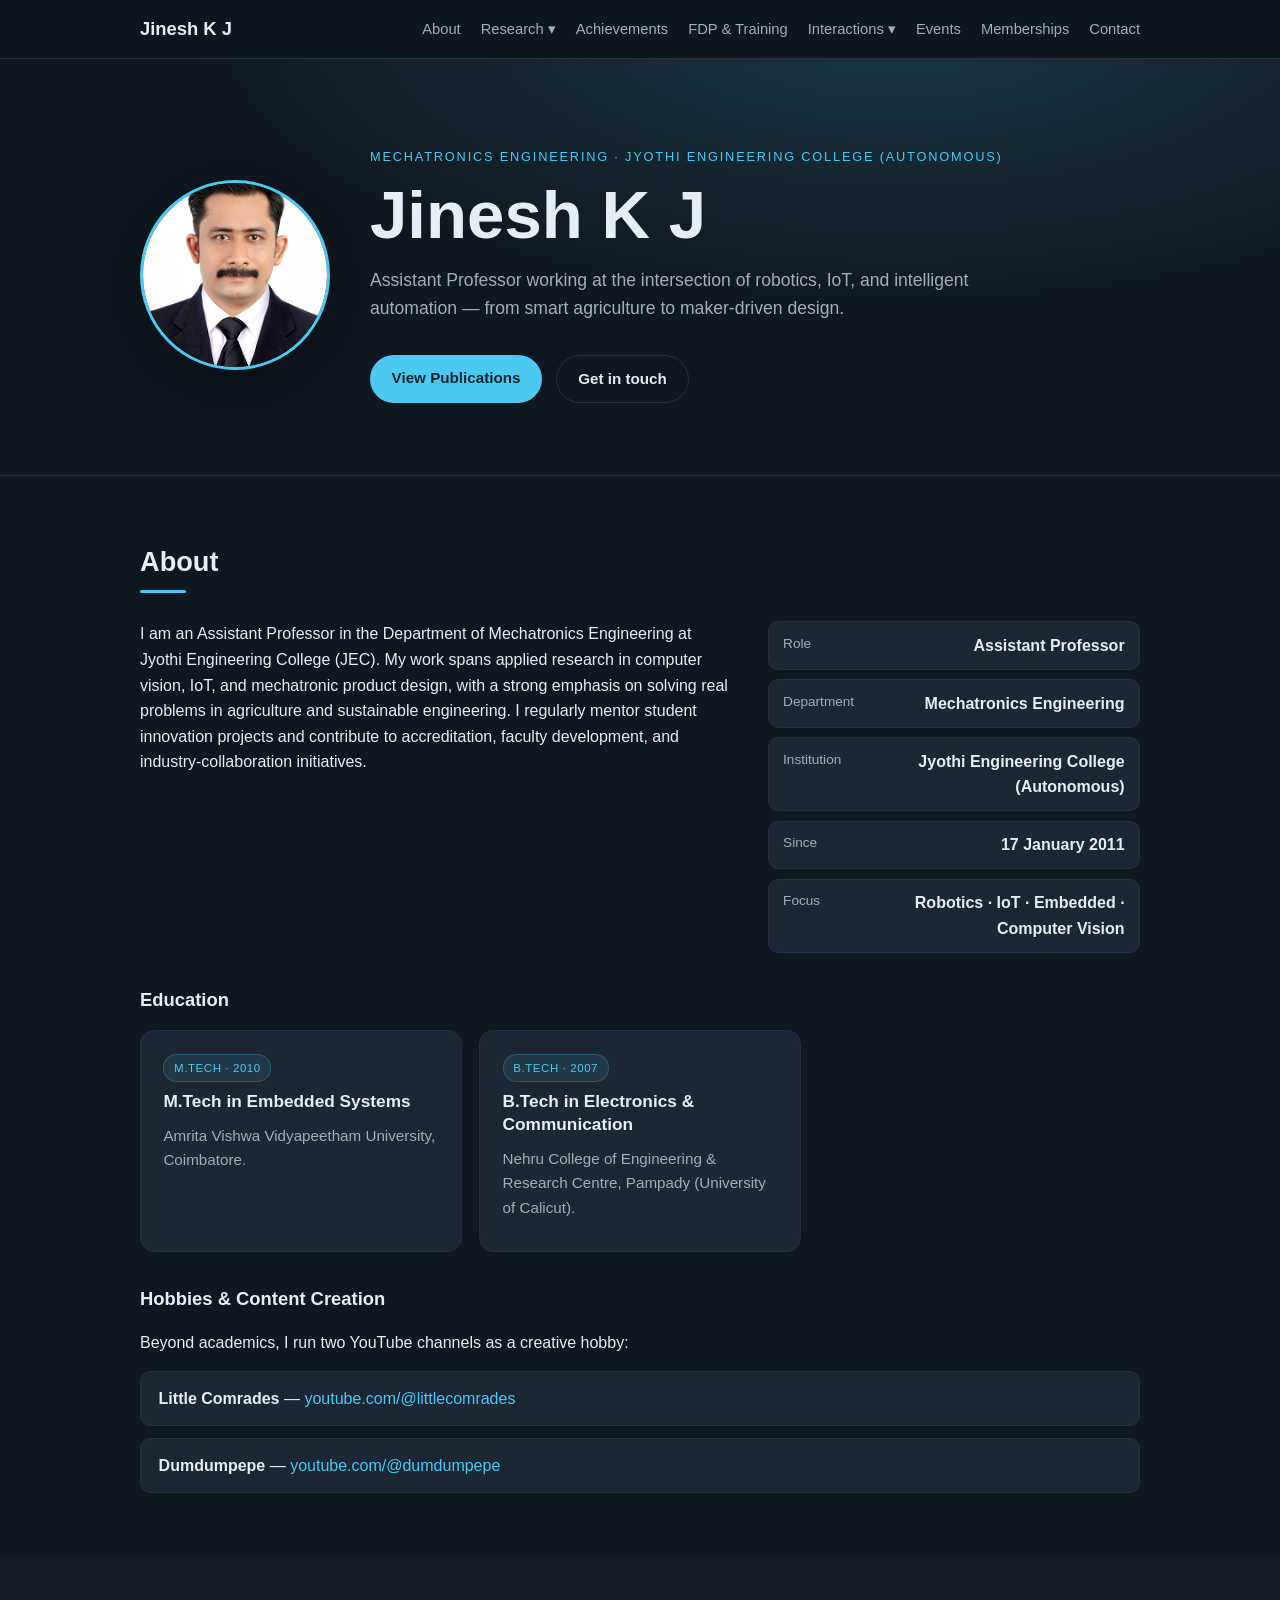
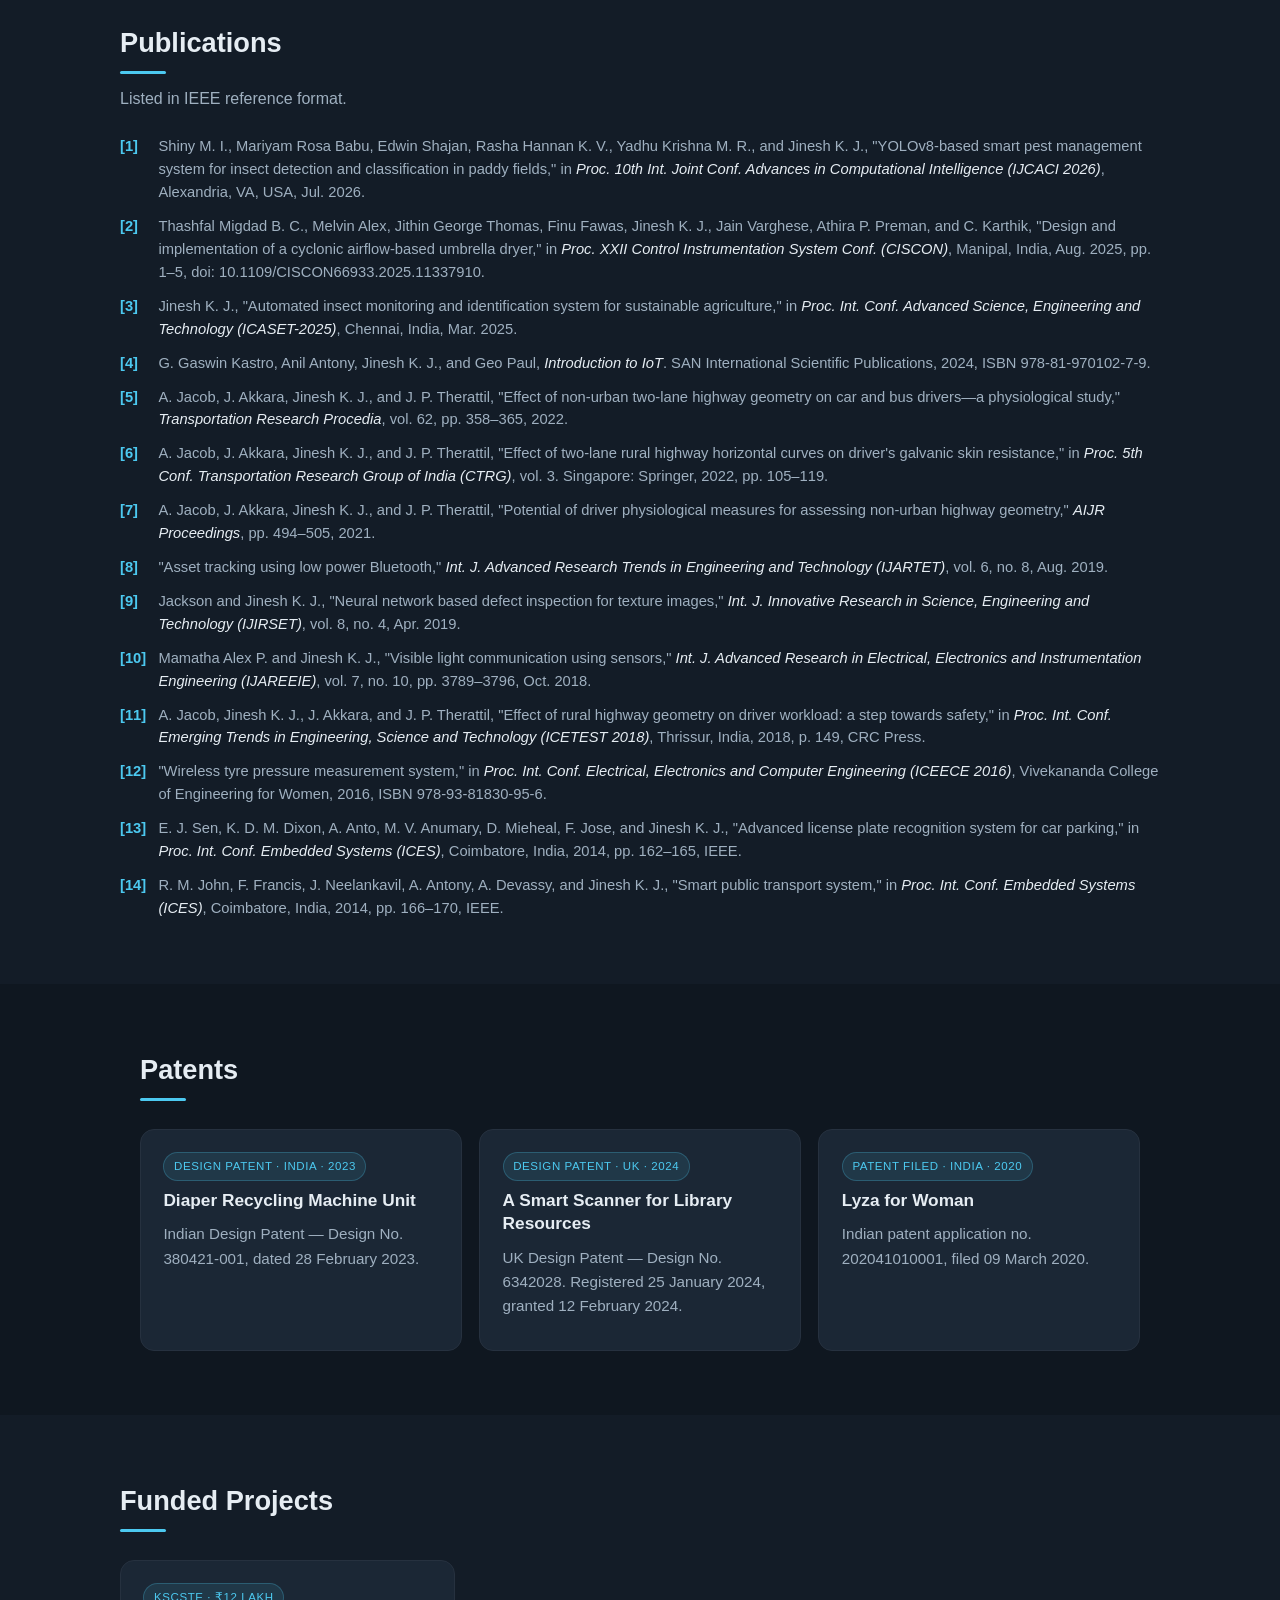
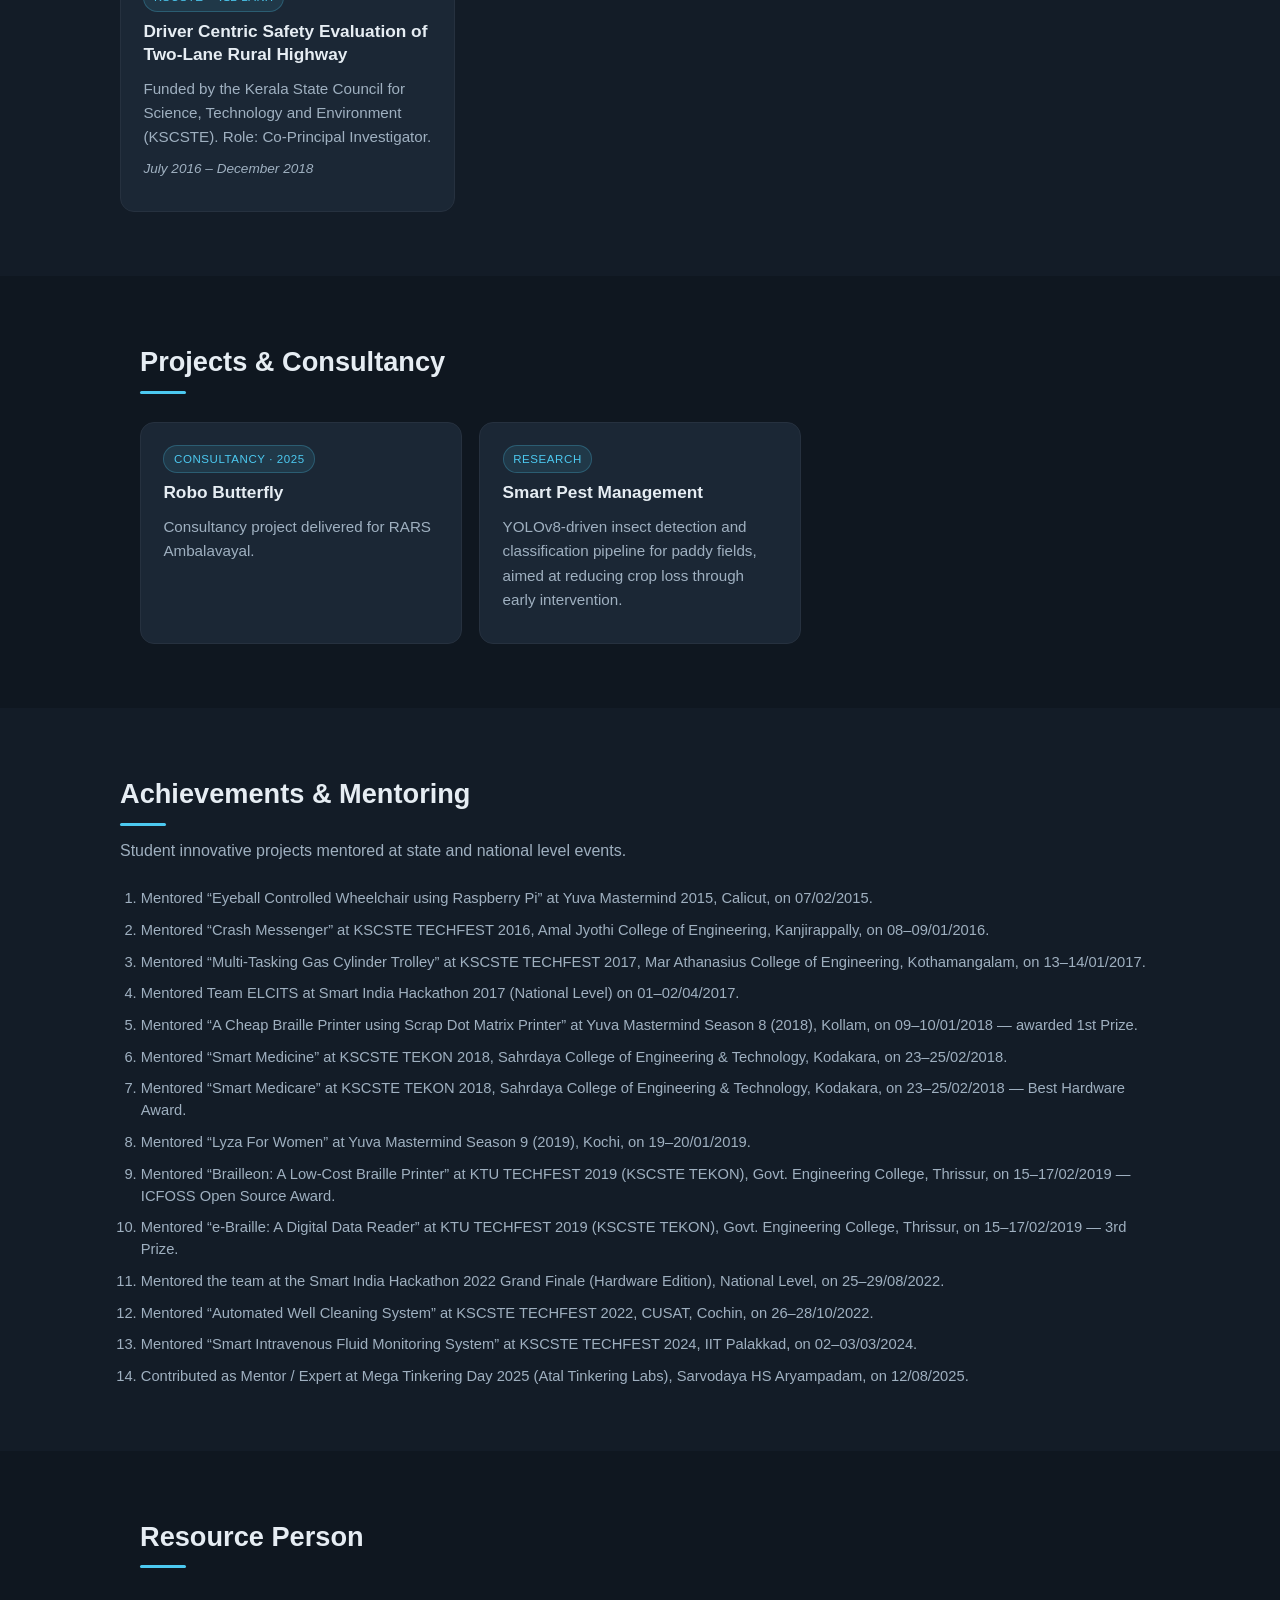
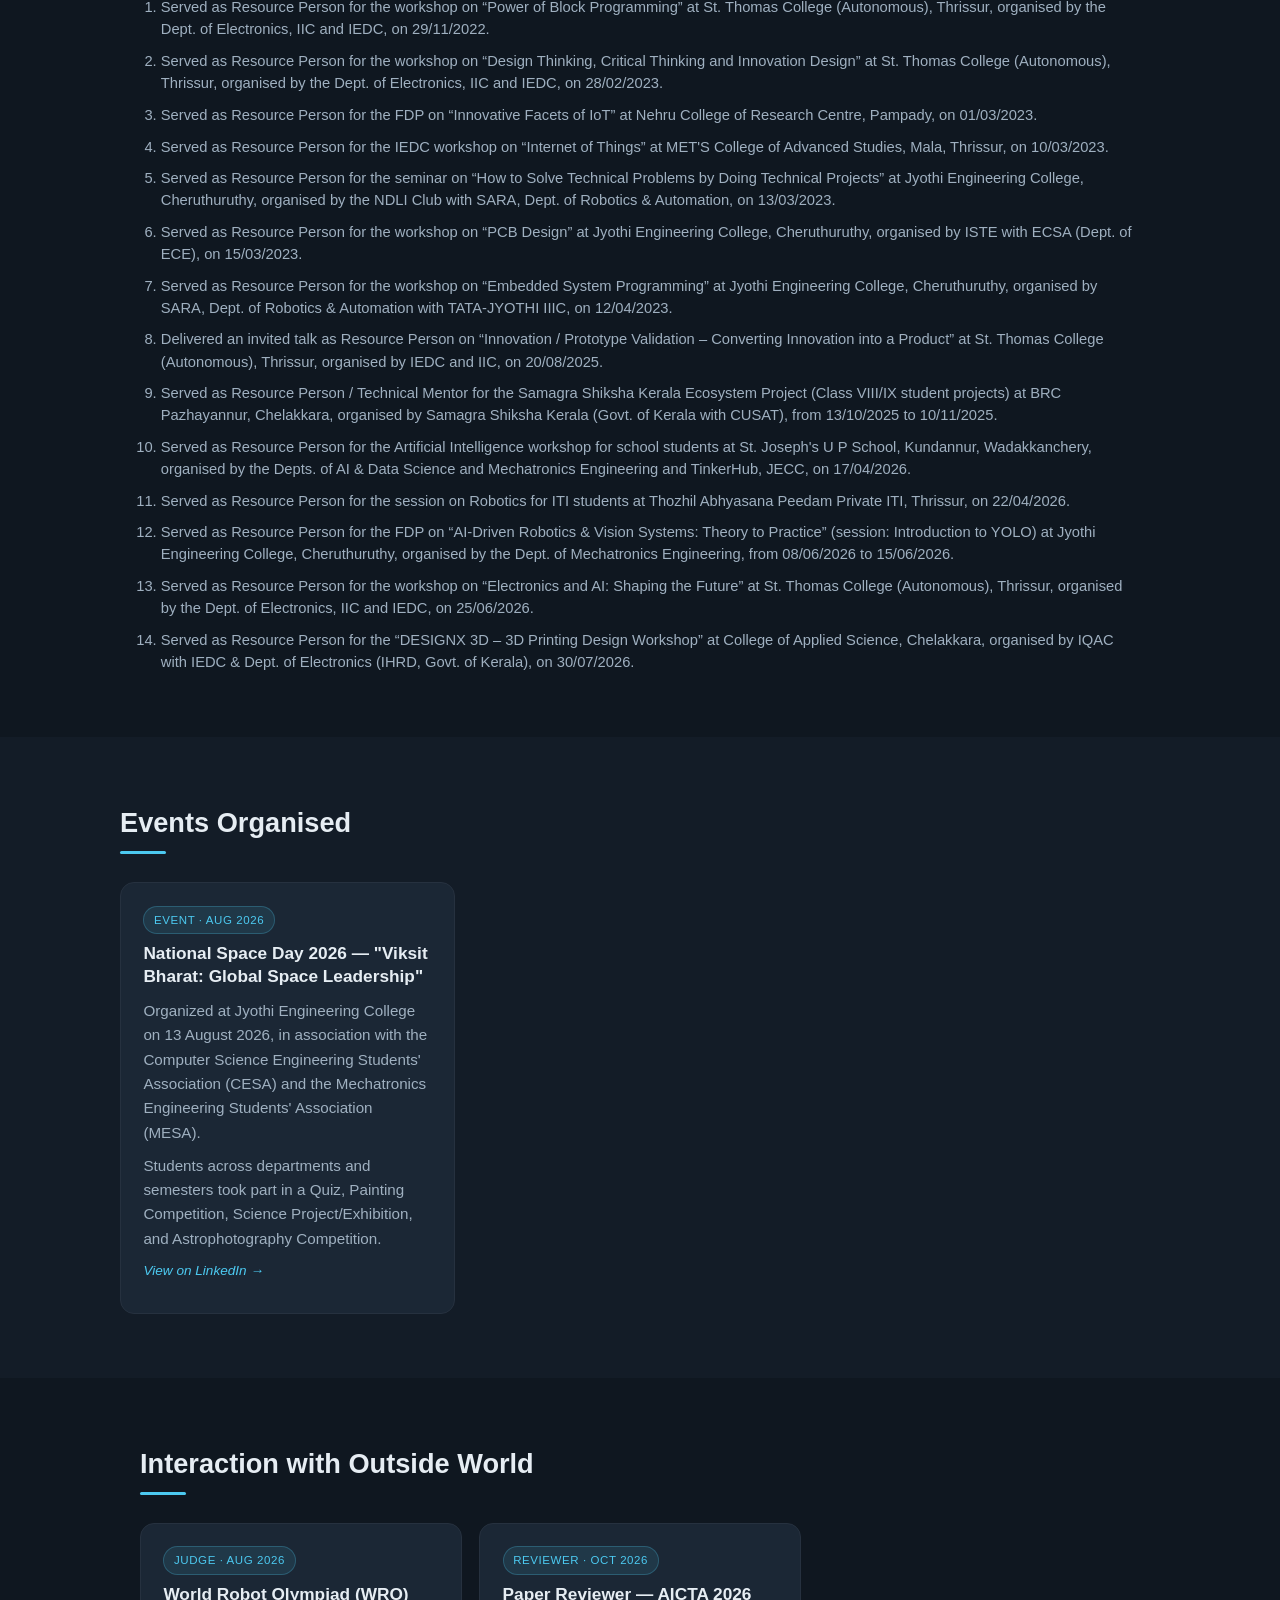
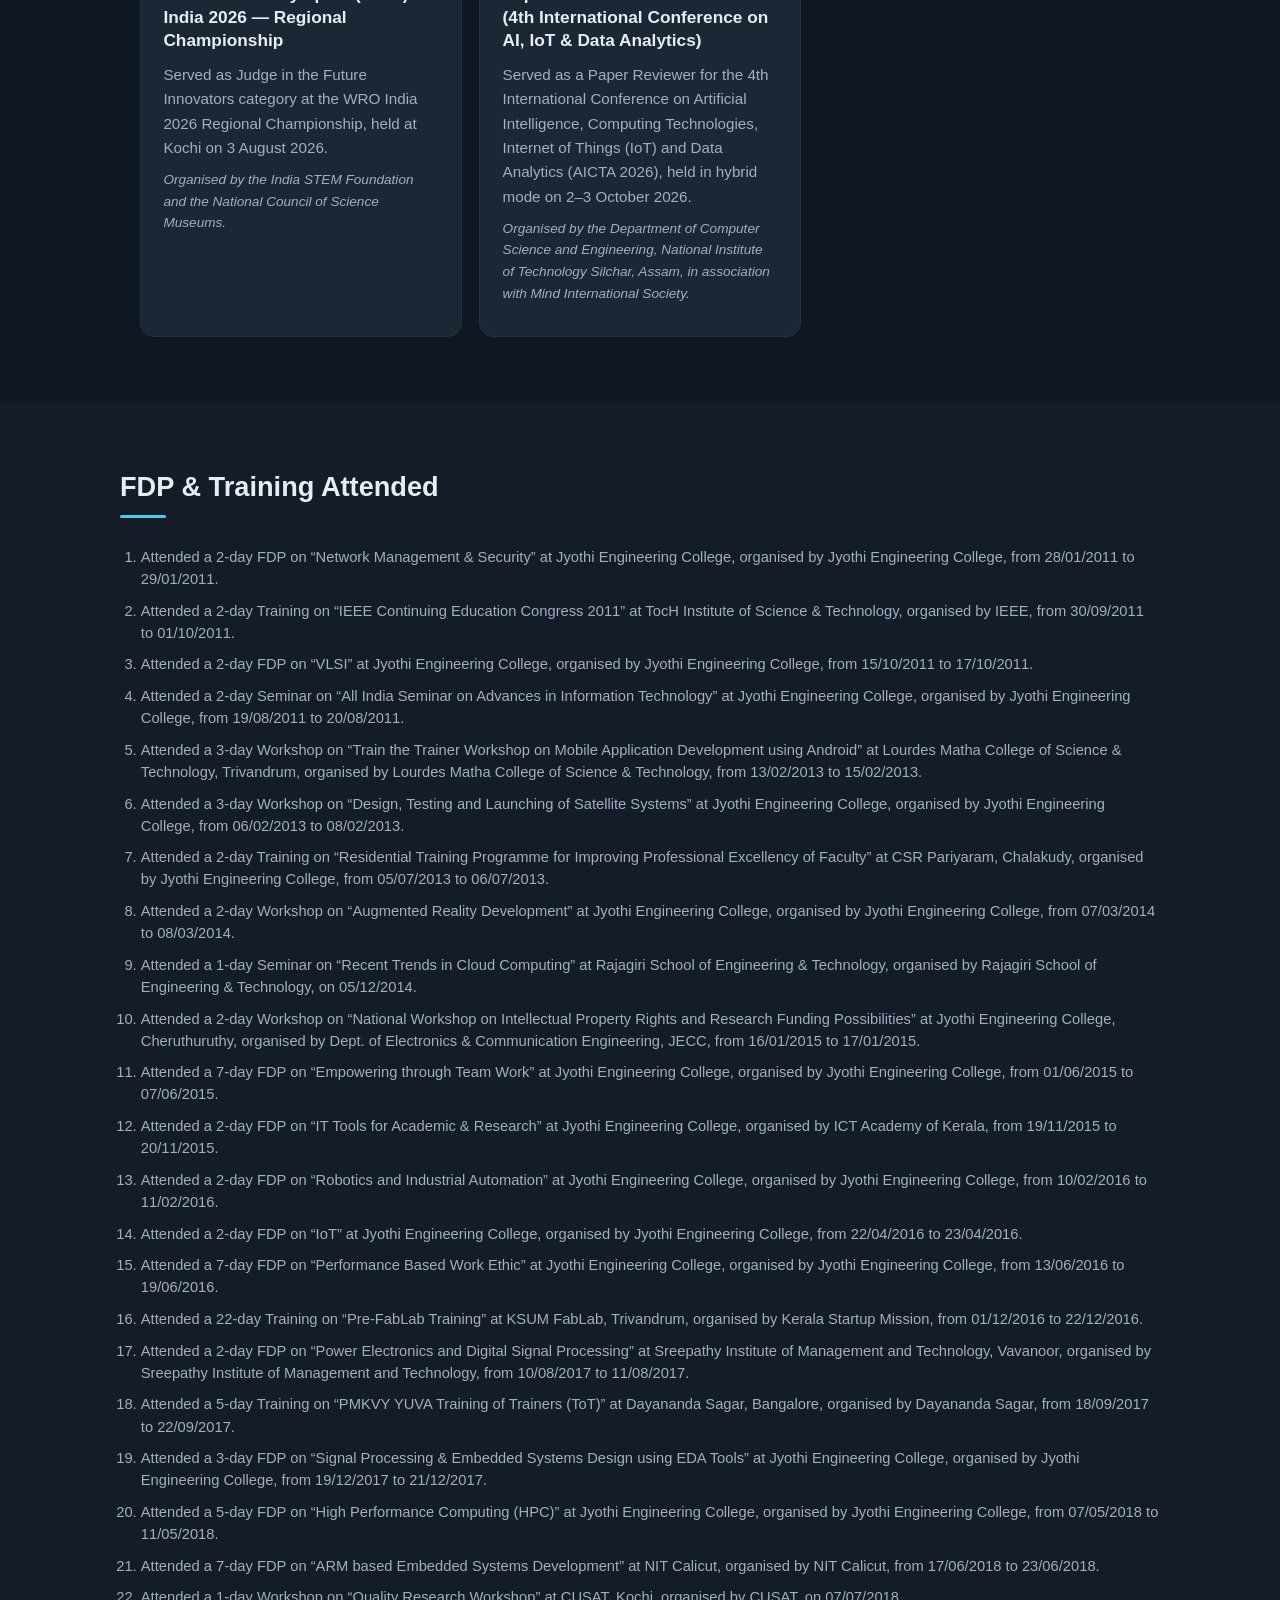
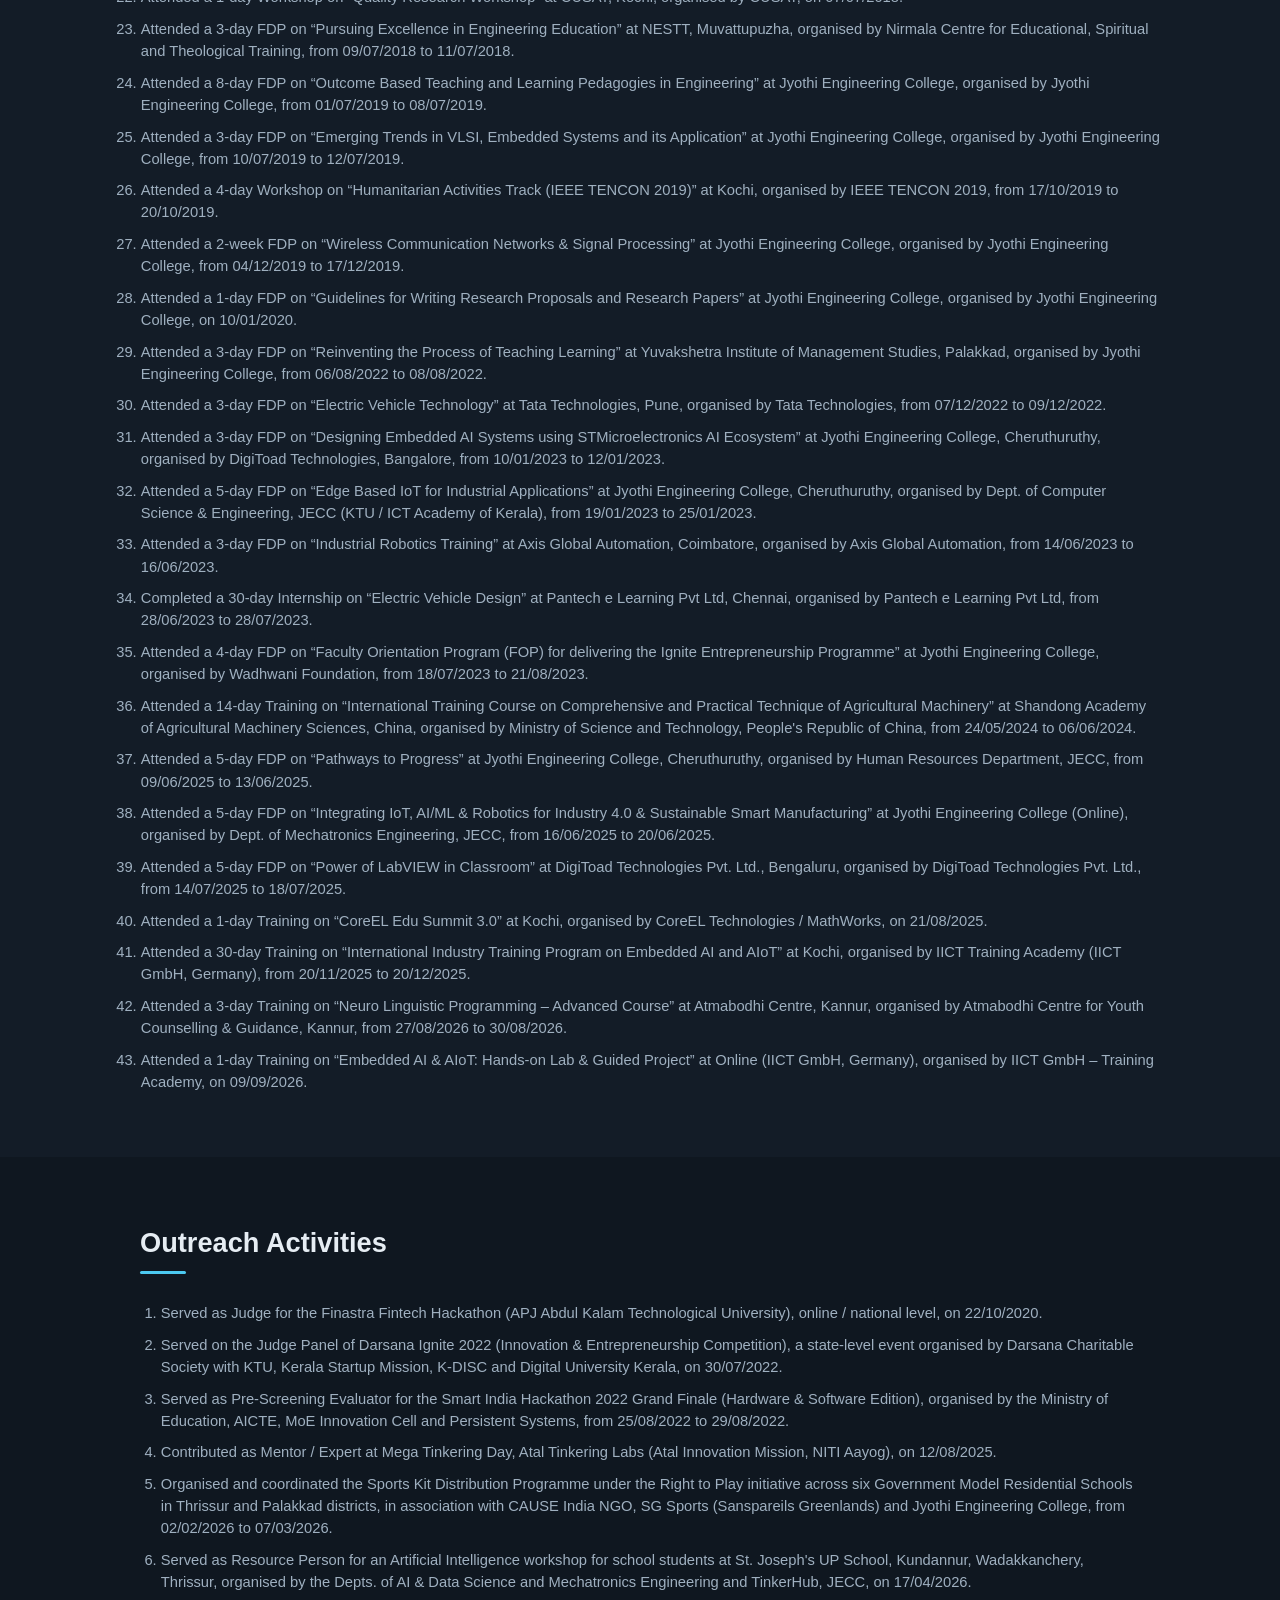
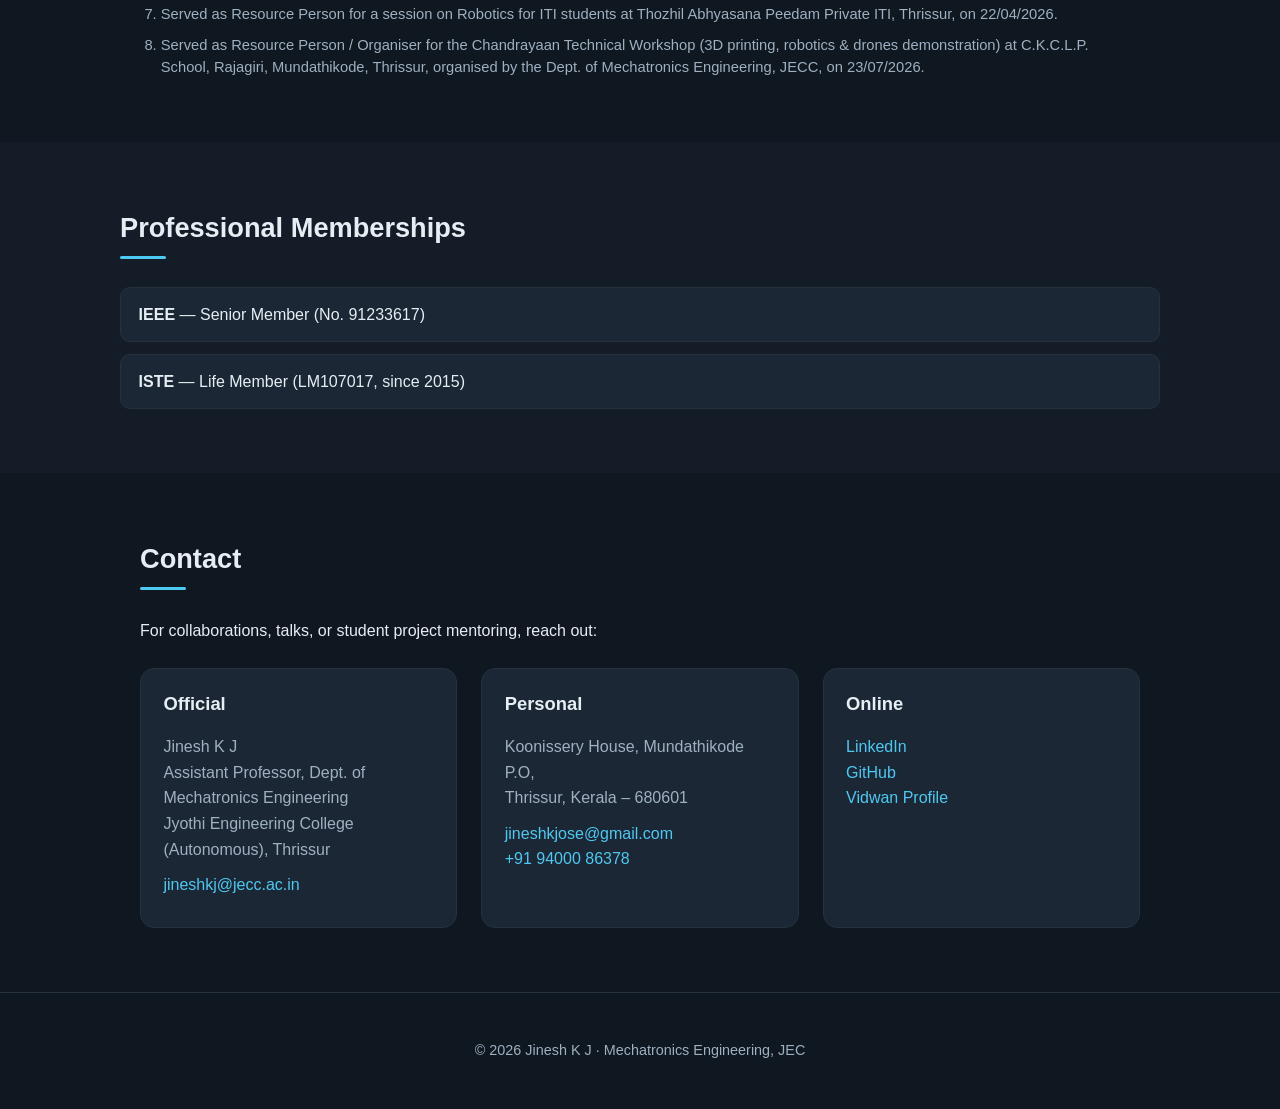
==== commit e2865626: "Display Publications in IEEE reference format" ====
--- a/index.html
+++ b/index.html
@@ -109,44 +109,22 @@
     <!-- PUBLICATIONS -->
     <section id="publications" class="section alt">
       <h2 class="section-title">Publications</h2>
-      <div class="cards" id="publications-list">
-        <article class="card">
-          <span class="badge">Conference · 2026</span>
-          <h3>YOLOv8-Based Smart Pest Management System for Insect Detection and Classification in Paddy Fields</h3>
-          <p>Presented at the 10th International Joint Conference on Advances in Computational Intelligence (IJCACI 2026), Washington University of Science and Technology, Alexandria, USA (24–25 July 2026).</p>
-          <p class="authors">Shiny M I, Mariyam Rosa Babu, Edwin Shajan, Rasha Hannan K V, Yadhu Krishna M R, Jinesh K J.</p>
-        </article>
-        <article class="card">
-          <span class="badge">IEEE Conference · 2025</span>
-          <h3>Design and Implementation of a Cyclonic Airflow-Based Umbrella Dryer</h3>
-          <p>XXII CISCON 2025, Manipal Institute of Technology, Manipal (IEEE Bangalore Section), 1–2 Aug 2025. DOI: 10.1109/CISCON66933.2025.11337910.</p>
-          <p class="authors">Thashfal Migdad B C, Melvin Alex, Jithin George Thomas, Finu Fawas, Jinesh K J, Jain Varghese, Athira P Preman, C. Karthik.</p>
-        </article>
-        <article class="card">
-          <span class="badge">Conference · 2025</span>
-          <h3>Automated Insect Monitoring and Identification System for Sustainable Agriculture</h3>
-          <p>ICASET-2025, Chennai (Virtual) — IFERP Academy / SSM College, 22–23 March 2025.</p>
-          <p class="authors">Jinesh K J.</p>
-        </article>
-        <article class="card">
-          <span class="badge">Book · 2024</span>
-          <h3>Introduction to IoT</h3>
-          <p>SAN International Scientific Publications, 5 Feb 2024. ISBN: 978-81-970102-7-9 · DOI: 10.59646/introiot/121.</p>
-          <p class="authors">G. Gaswin Kastro, Anil Antony, Jinesh K J, Geo Paul.</p>
-        </article>
-      </div>
-
-      <h3 class="subhead">Other Journal &amp; Conference Papers</h3>
-      <ol class="paper-list">
-        <li>Jacob, A., Akkara, J., Jinesh, K. J., &amp; Therattil, J. P. (2022). Effect of non-urban two-lane highway geometry on car and bus drivers — a physiological study. <em>Transportation Research Procedia</em>, 62, 358–365.</li>
-        <li>Jacob, A., Akkara, J., Jinesh, K. J., &amp; Therattil, J. P. (2022). Effect of two-lane rural highway horizontal curves on driver's galvanic skin resistance. <em>Proc. 5th Conf. of Transportation Research Group of India</em>, 105–119. Springer.</li>
-        <li>Asset tracking using low power Bluetooth (2019). <em>IJARTET</em>, 6(8), August 2019.</li>
-        <li>Jackson &amp; Jinesh, K. J. (2019). Neural network based defect inspection for texture images. <em>IJIRSET</em>, 8(4), April 2019.</li>
-        <li>Mamatha &amp; Jinesh, K. J. (2018). Visible light communication using sensors. <em>IJAREEIE</em>, 7(10), October 2018.</li>
-        <li>Jacob, A., Jinesh, K. J., Akkara, J., &amp; Therattil, J. P. (2018). Effect of rural highway geometry on driver workload: a step towards safety. <em>ICETEST 2018 (Emerging Trends in Engineering, Science and Technology for Society)</em>, GEC Thrissur, 149. CRC Press.</li>
-        <li>Wireless tyre pressure measurement system (2016). <em>ICEECE 2016</em>, Vivekananda College of Engineering for Women.</li>
-        <li>Sen, E. J., Dixon, K. D. M., Anto, A., Anumary, M. V., Mieheal, D., Jose, F., &amp; Jinesh, K. J. (2014). Advanced license plate recognition system for car parking. <em>ICES 2014</em>, Amrita College of Engineering, Ettimadai, 162–165. IEEE.</li>
-        <li>John, R. M., Francis, F., Neelankavil, J., Antony, A., Devassy, A., &amp; Jinesh, K. J. (2014). Smart public transport system. <em>ICES 2014</em>, Amrita College of Engineering, Ettimadai, 166–170. IEEE.</li>
+      <p class="section-note">Listed in IEEE reference format.</p>
+      <ol class="ieee-list">
+        <li>Shiny M. I., Mariyam Rosa Babu, Edwin Shajan, Rasha Hannan K. V., Yadhu Krishna M. R., and Jinesh K. J., "YOLOv8-based smart pest management system for insect detection and classification in paddy fields," in <em>Proc. 10th Int. Joint Conf. Advances in Computational Intelligence (IJCACI 2026)</em>, Alexandria, VA, USA, Jul. 2026.</li>
+        <li>Thashfal Migdad B. C., Melvin Alex, Jithin George Thomas, Finu Fawas, Jinesh K. J., Jain Varghese, Athira P. Preman, and C. Karthik, "Design and implementation of a cyclonic airflow-based umbrella dryer," in <em>Proc. XXII Control Instrumentation System Conf. (CISCON)</em>, Manipal, India, Aug. 2025, pp. 1&ndash;5, doi: 10.1109/CISCON66933.2025.11337910.</li>
+        <li>Jinesh K. J., "Automated insect monitoring and identification system for sustainable agriculture," in <em>Proc. Int. Conf. Advanced Science, Engineering and Technology (ICASET-2025)</em>, Chennai, India, Mar. 2025.</li>
+        <li>G. Gaswin Kastro, Anil Antony, Jinesh K. J., and Geo Paul, <em>Introduction to IoT</em>. SAN International Scientific Publications, 2024, ISBN 978-81-970102-7-9.</li>
+        <li>A. Jacob, J. Akkara, Jinesh K. J., and J. P. Therattil, "Effect of non-urban two-lane highway geometry on car and bus drivers&mdash;a physiological study," <em>Transportation Research Procedia</em>, vol. 62, pp. 358&ndash;365, 2022.</li>
+        <li>A. Jacob, J. Akkara, Jinesh K. J., and J. P. Therattil, "Effect of two-lane rural highway horizontal curves on driver's galvanic skin resistance," in <em>Proc. 5th Conf. Transportation Research Group of India (CTRG)</em>, vol. 3. Singapore: Springer, 2022, pp. 105&ndash;119.</li>
+        <li>A. Jacob, J. Akkara, Jinesh K. J., and J. P. Therattil, "Potential of driver physiological measures for assessing non-urban highway geometry," <em>AIJR Proceedings</em>, pp. 494&ndash;505, 2021.</li>
+        <li>"Asset tracking using low power Bluetooth," <em>Int. J. Advanced Research Trends in Engineering and Technology (IJARTET)</em>, vol. 6, no. 8, Aug. 2019.</li>
+        <li>Jackson and Jinesh K. J., "Neural network based defect inspection for texture images," <em>Int. J. Innovative Research in Science, Engineering and Technology (IJIRSET)</em>, vol. 8, no. 4, Apr. 2019.</li>
+        <li>Mamatha Alex P. and Jinesh K. J., "Visible light communication using sensors," <em>Int. J. Advanced Research in Electrical, Electronics and Instrumentation Engineering (IJAREEIE)</em>, vol. 7, no. 10, pp. 3789&ndash;3796, Oct. 2018.</li>
+        <li>A. Jacob, Jinesh K. J., J. Akkara, and J. P. Therattil, "Effect of rural highway geometry on driver workload: a step towards safety," in <em>Proc. Int. Conf. Emerging Trends in Engineering, Science and Technology (ICETEST 2018)</em>, Thrissur, India, 2018, p. 149, CRC Press.</li>
+        <li>"Wireless tyre pressure measurement system," in <em>Proc. Int. Conf. Electrical, Electronics and Computer Engineering (ICEECE 2016)</em>, Vivekananda College of Engineering for Women, 2016, ISBN 978-93-81830-95-6.</li>
+        <li>E. J. Sen, K. D. M. Dixon, A. Anto, M. V. Anumary, D. Mieheal, F. Jose, and Jinesh K. J., "Advanced license plate recognition system for car parking," in <em>Proc. Int. Conf. Embedded Systems (ICES)</em>, Coimbatore, India, 2014, pp. 162&ndash;165, IEEE.</li>
+        <li>R. M. John, F. Francis, J. Neelankavil, A. Antony, A. Devassy, and Jinesh K. J., "Smart public transport system," in <em>Proc. Int. Conf. Embedded Systems (ICES)</em>, Coimbatore, India, 2014, pp. 166&ndash;170, IEEE.</li>
       </ol>
     </section>
 
--- a/style.css
+++ b/style.css
@@ -188,6 +188,10 @@
 .paper-list em { color: var(--text); font-style: italic; }
 .fdp-list { margin: 0; padding-left: 1.3rem; display: grid; gap: 0.6rem; }
 .fdp-list li { color: var(--muted); font-size: 0.92rem; line-height: 1.5; }
+.ieee-list { list-style: none; counter-reset: ref; margin: 0; padding: 0; display: grid; gap: 0.7rem; }
+.ieee-list li { counter-increment: ref; position: relative; padding-left: 2.4rem; color: var(--muted); font-size: 0.92rem; line-height: 1.55; }
+.ieee-list li::before { content: "[" counter(ref) "]"; position: absolute; left: 0; top: 0; color: var(--accent); font-weight: 600; }
+.ieee-list em { color: var(--text); font-style: italic; }
 
 /* ABOUT */
 .about-grid {
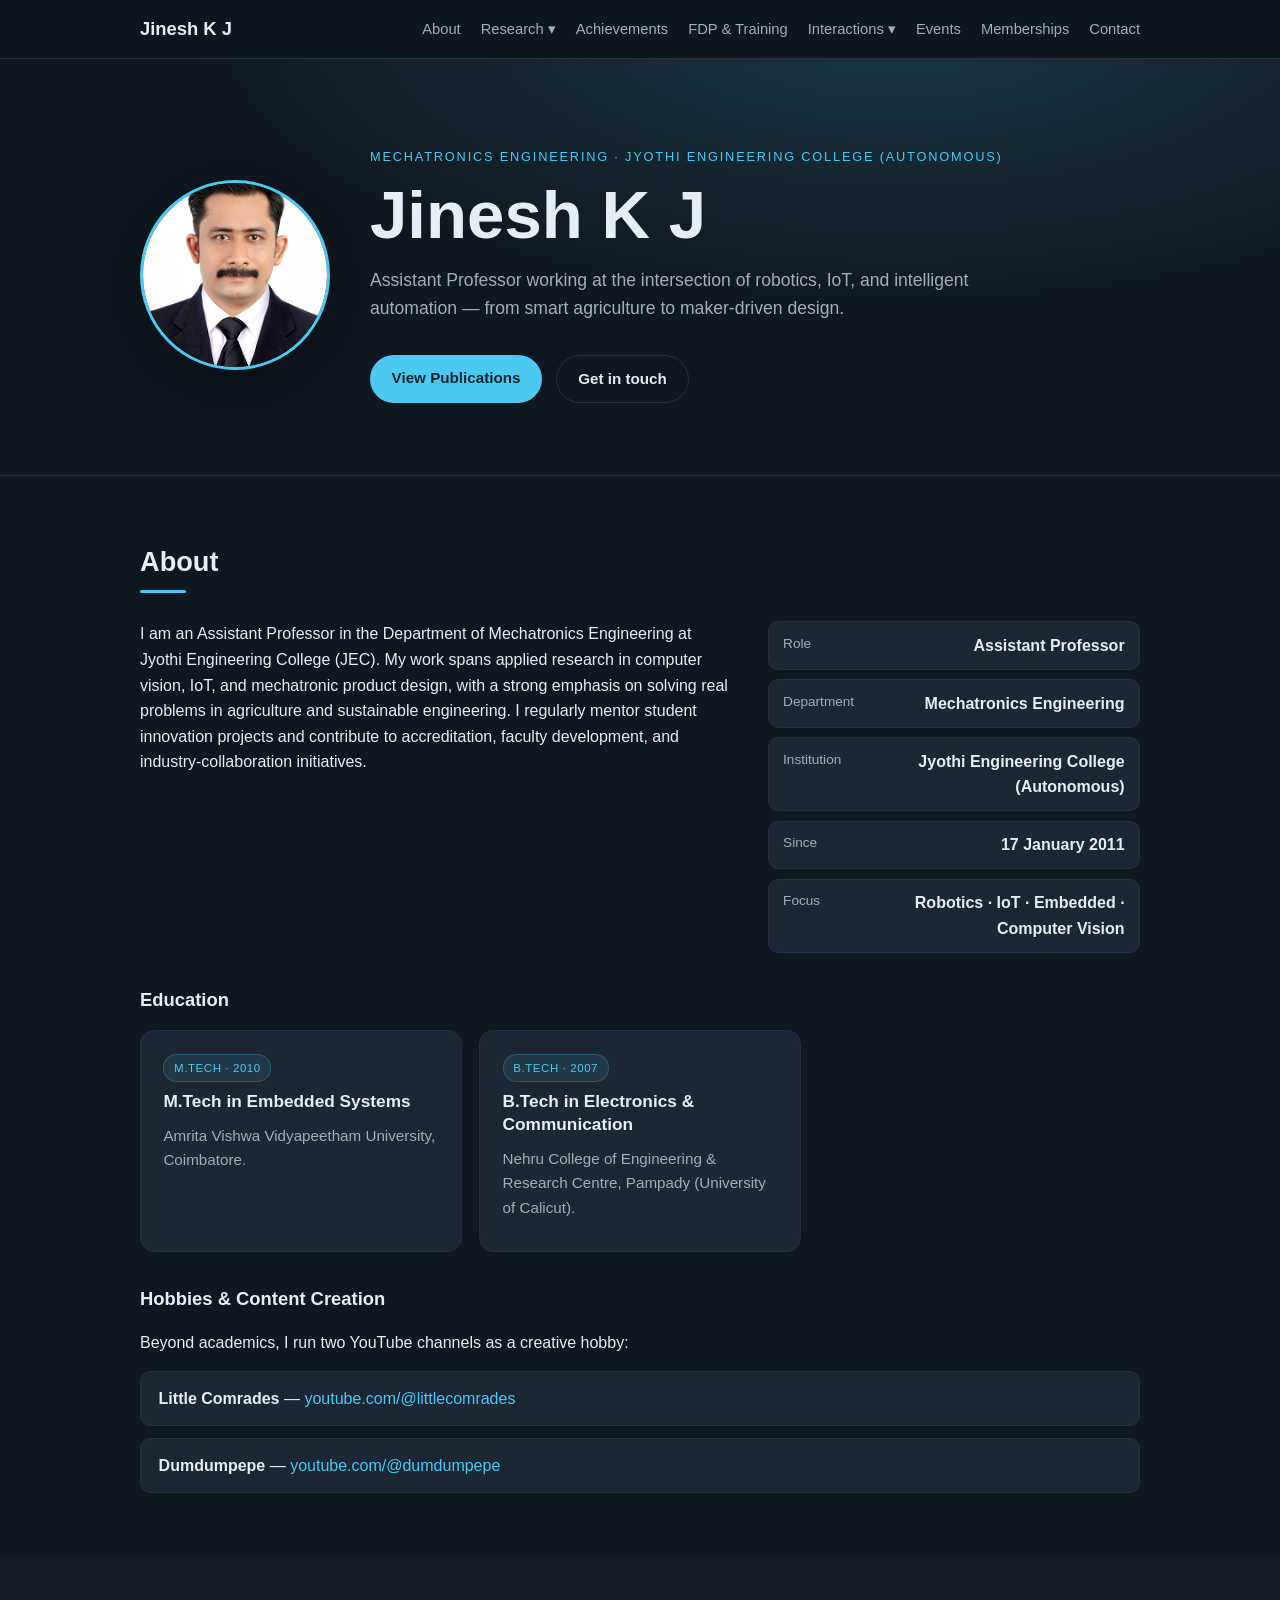
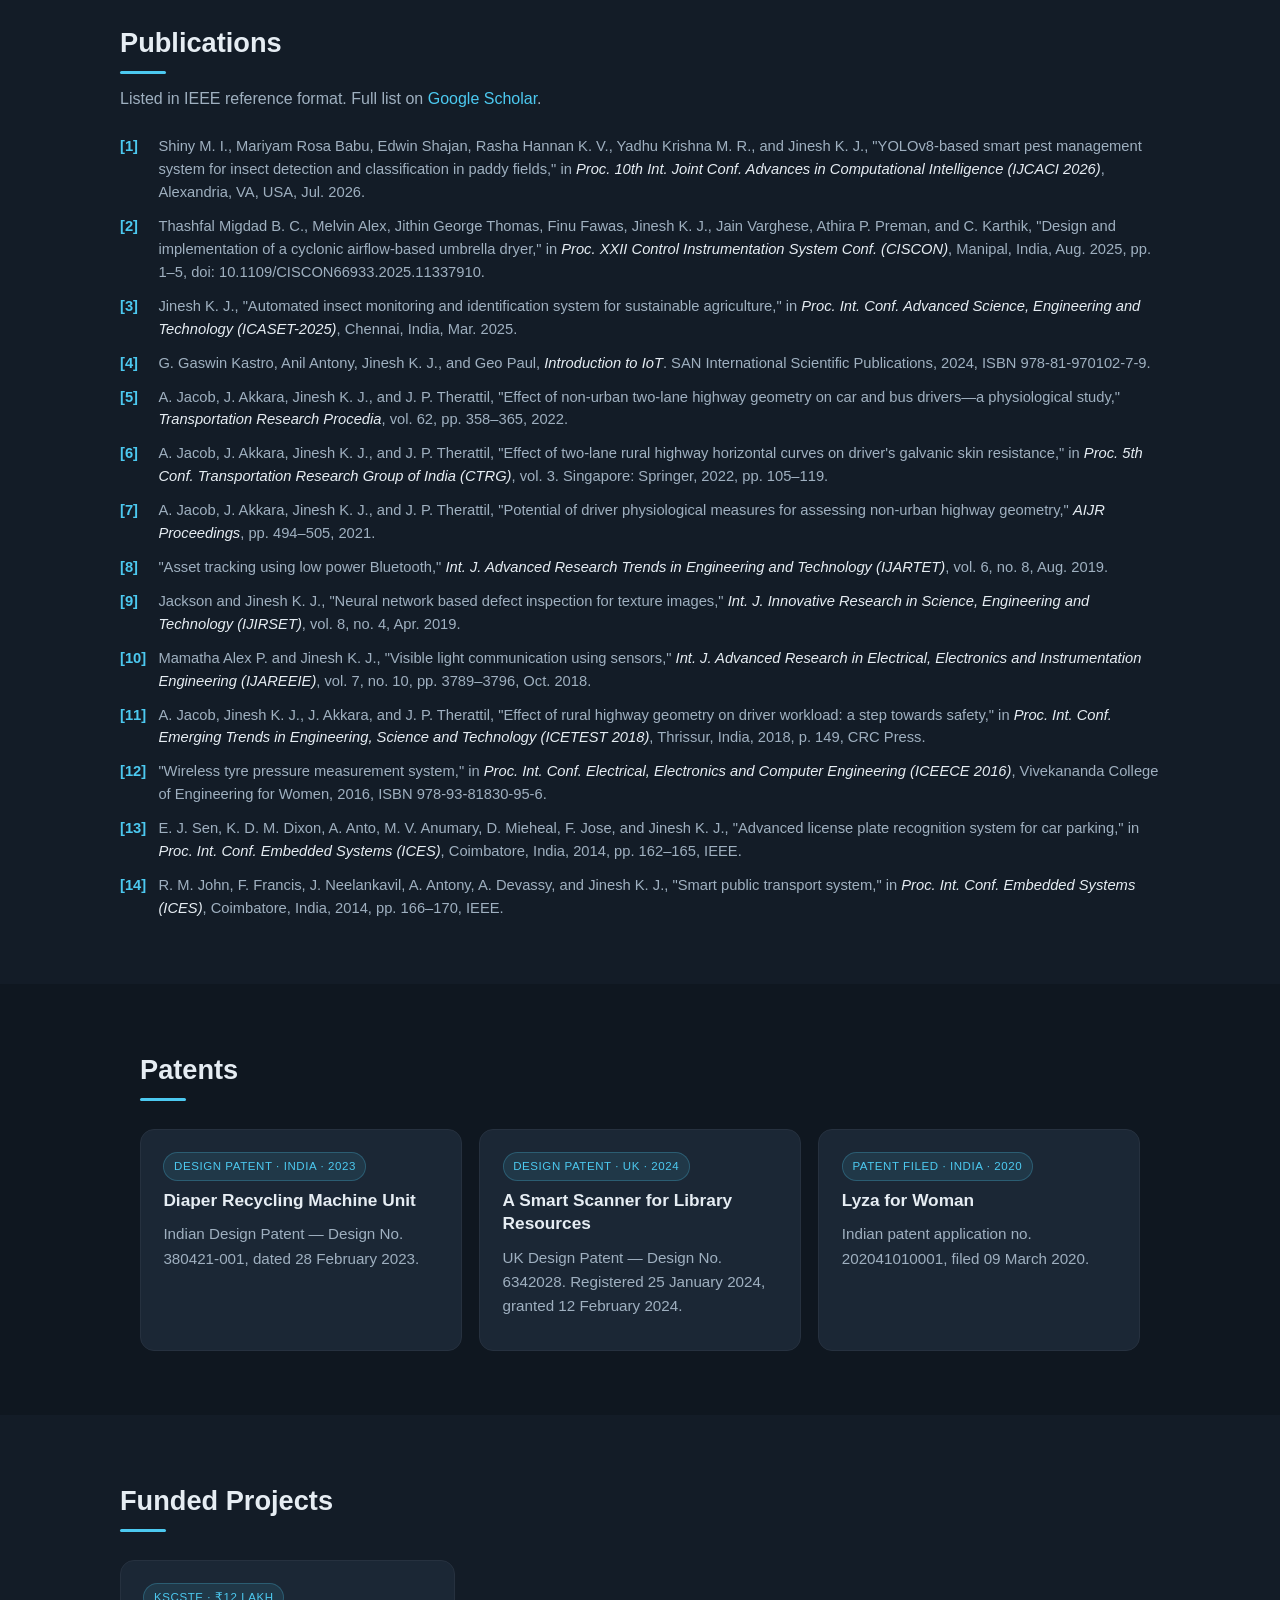
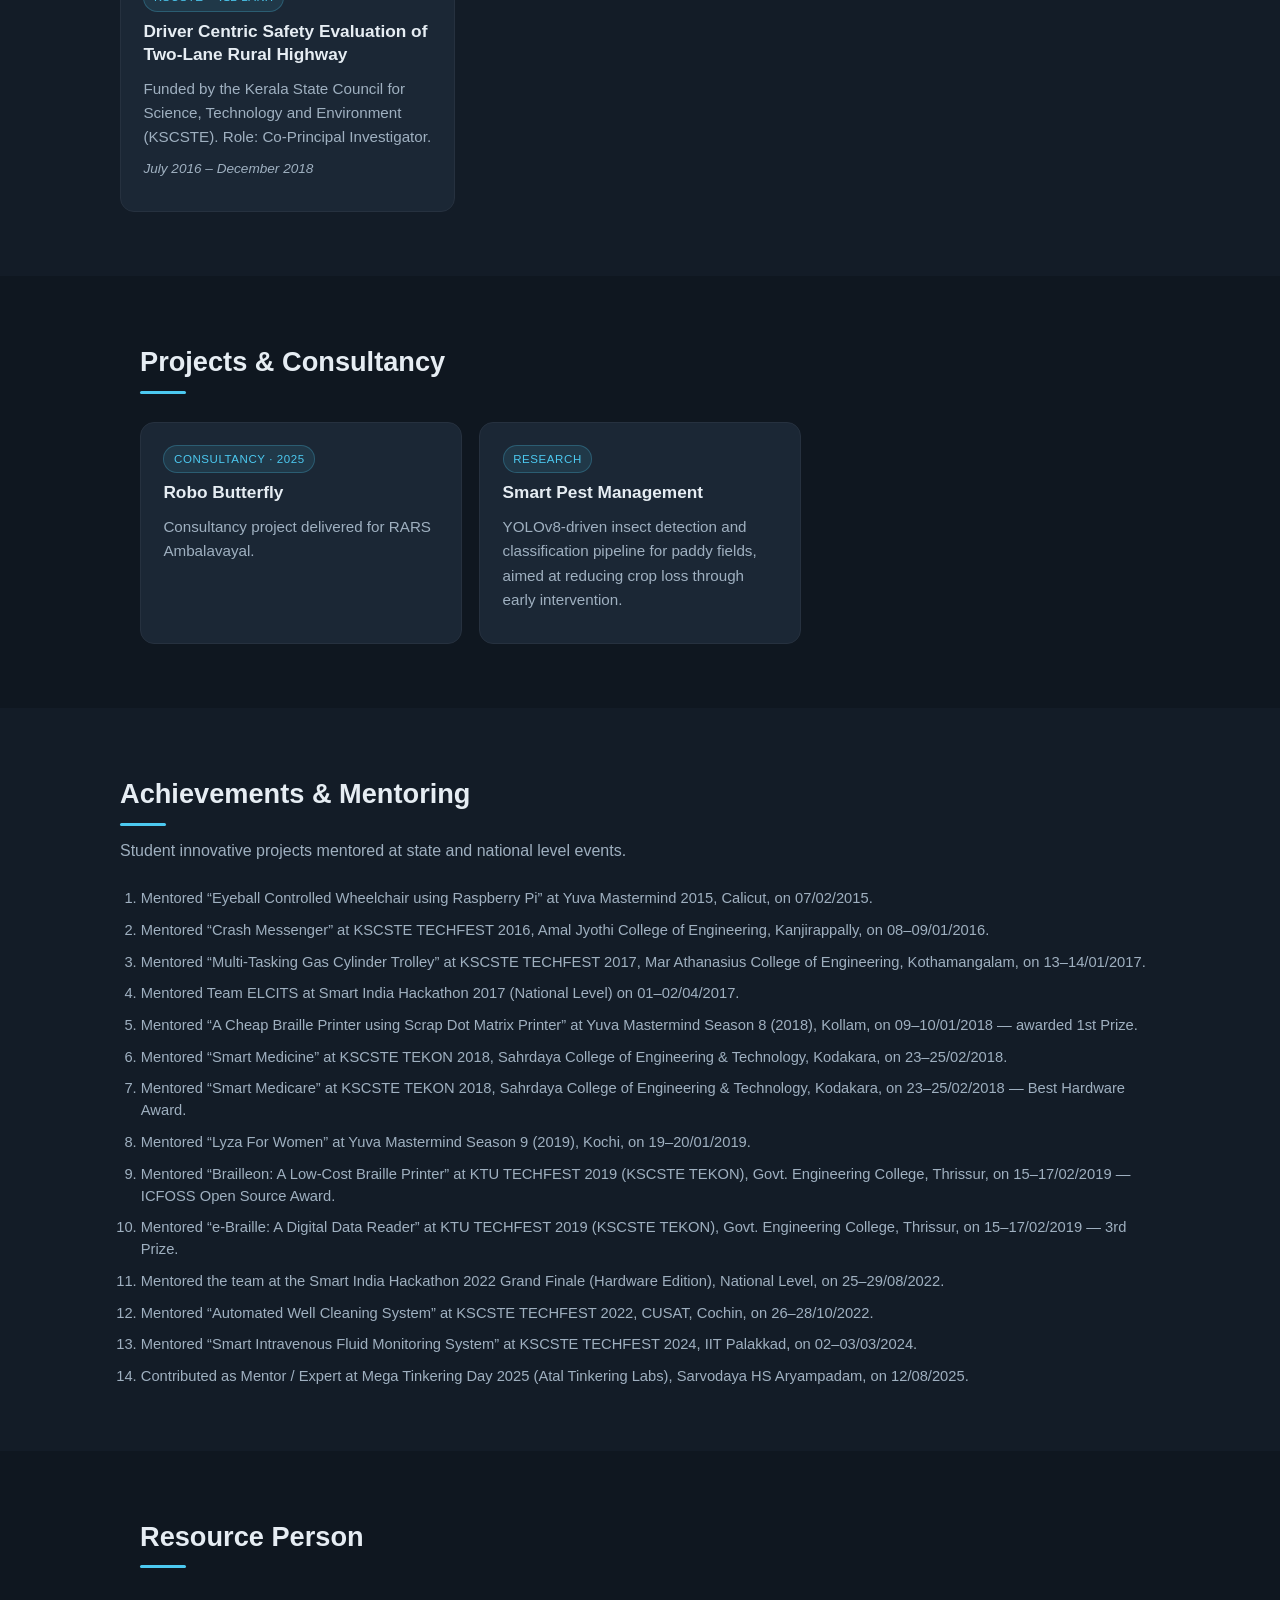
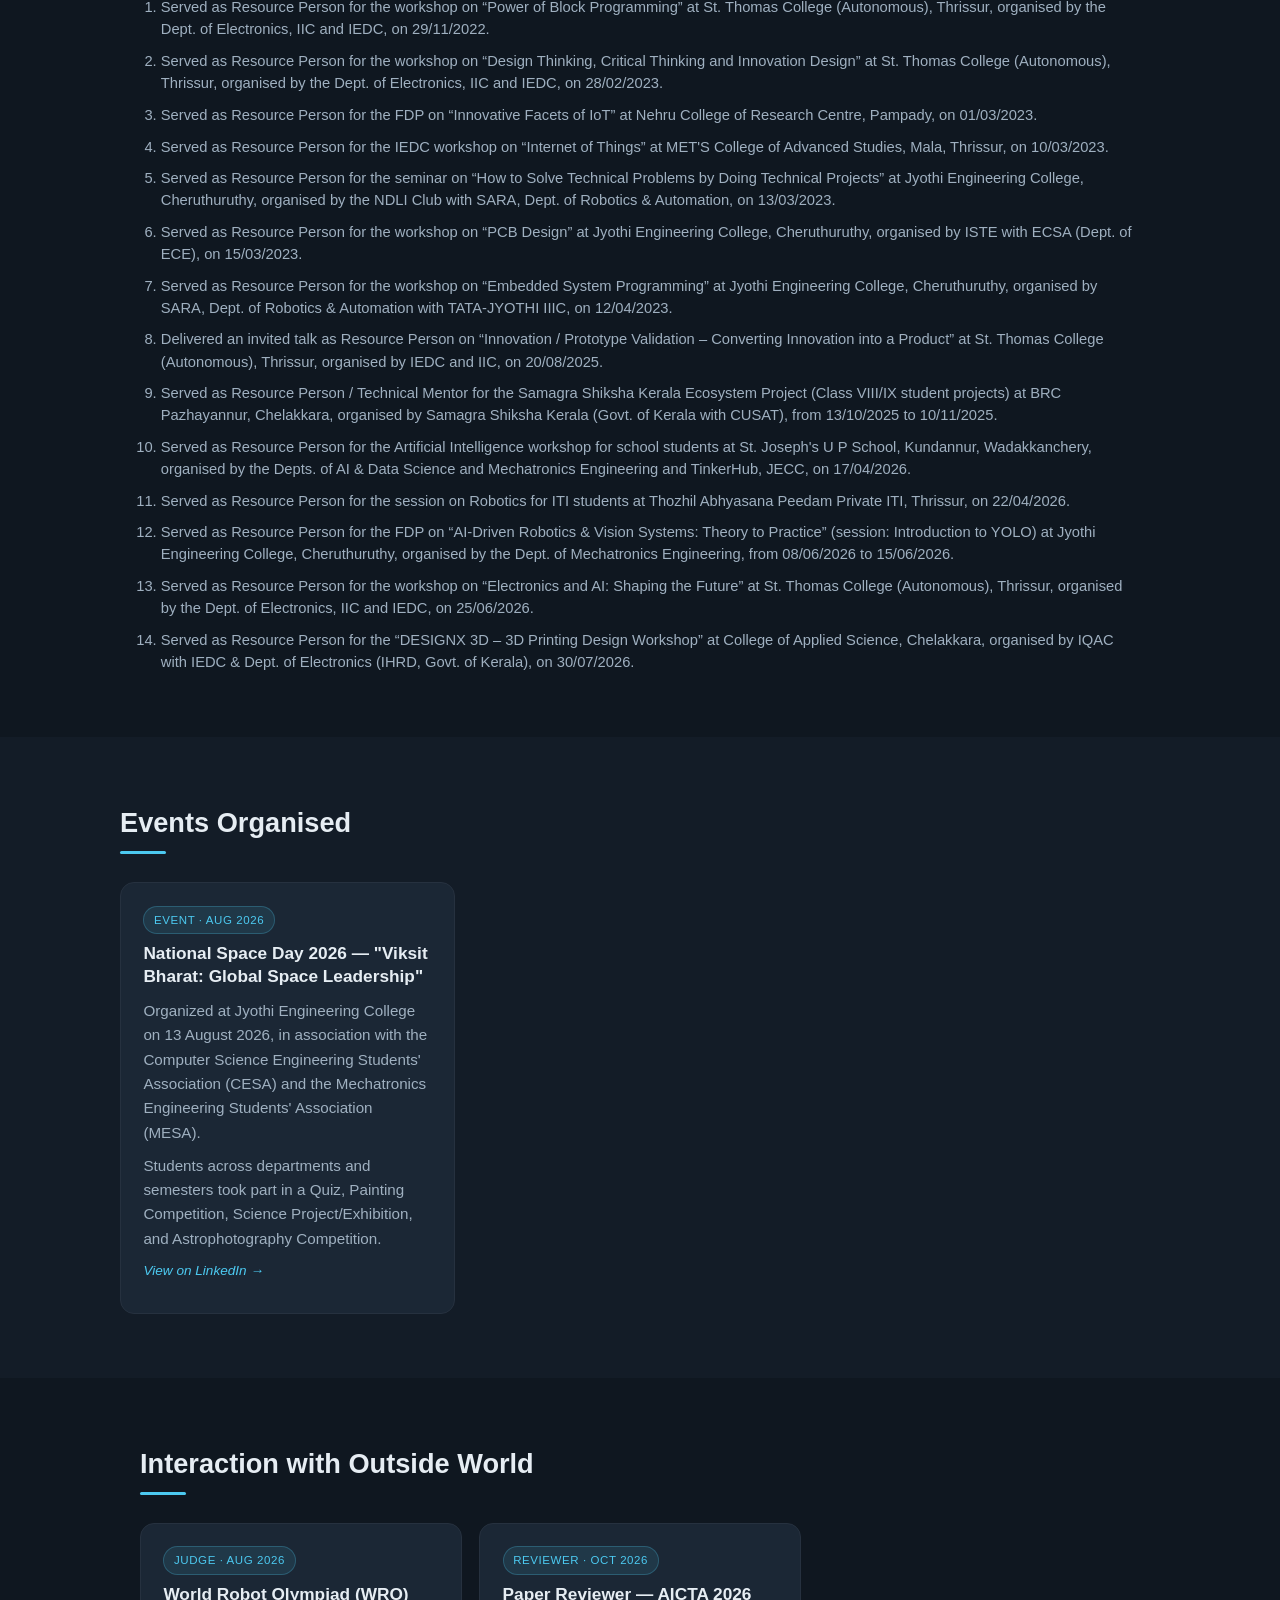
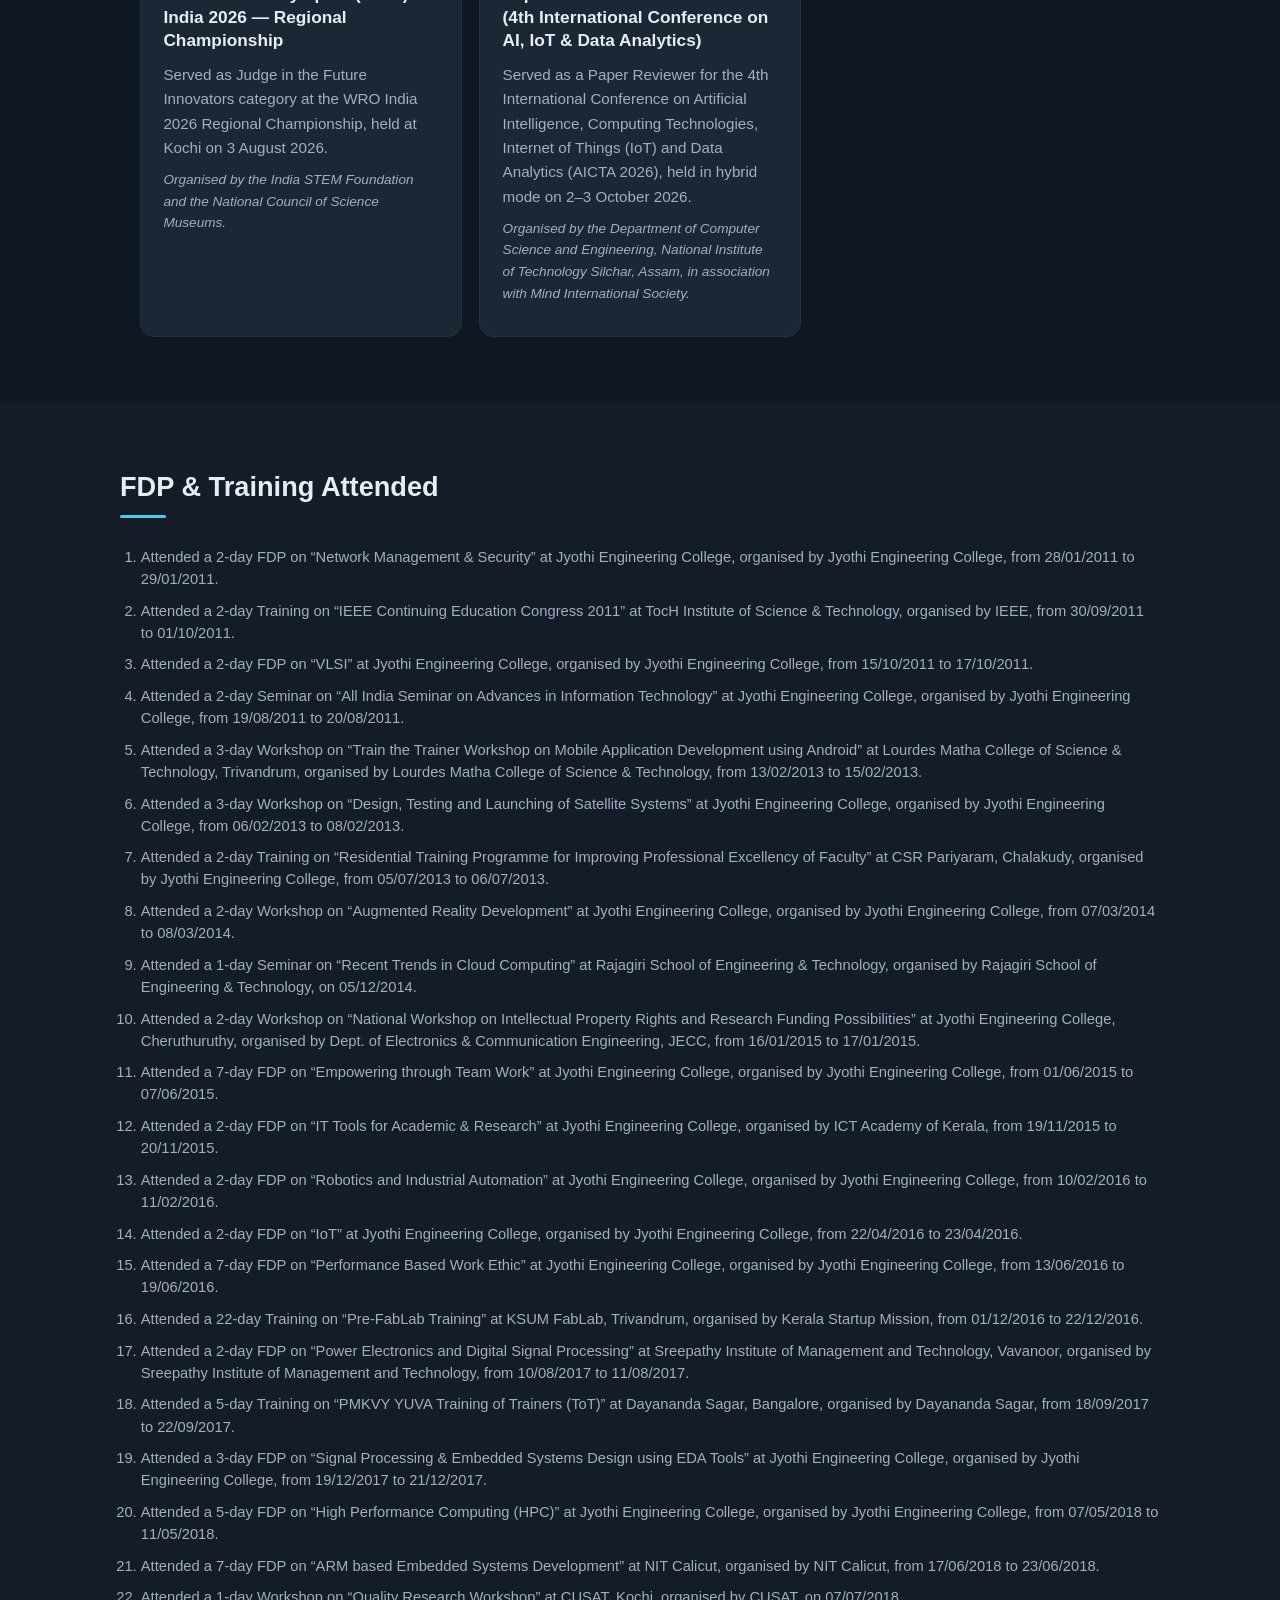
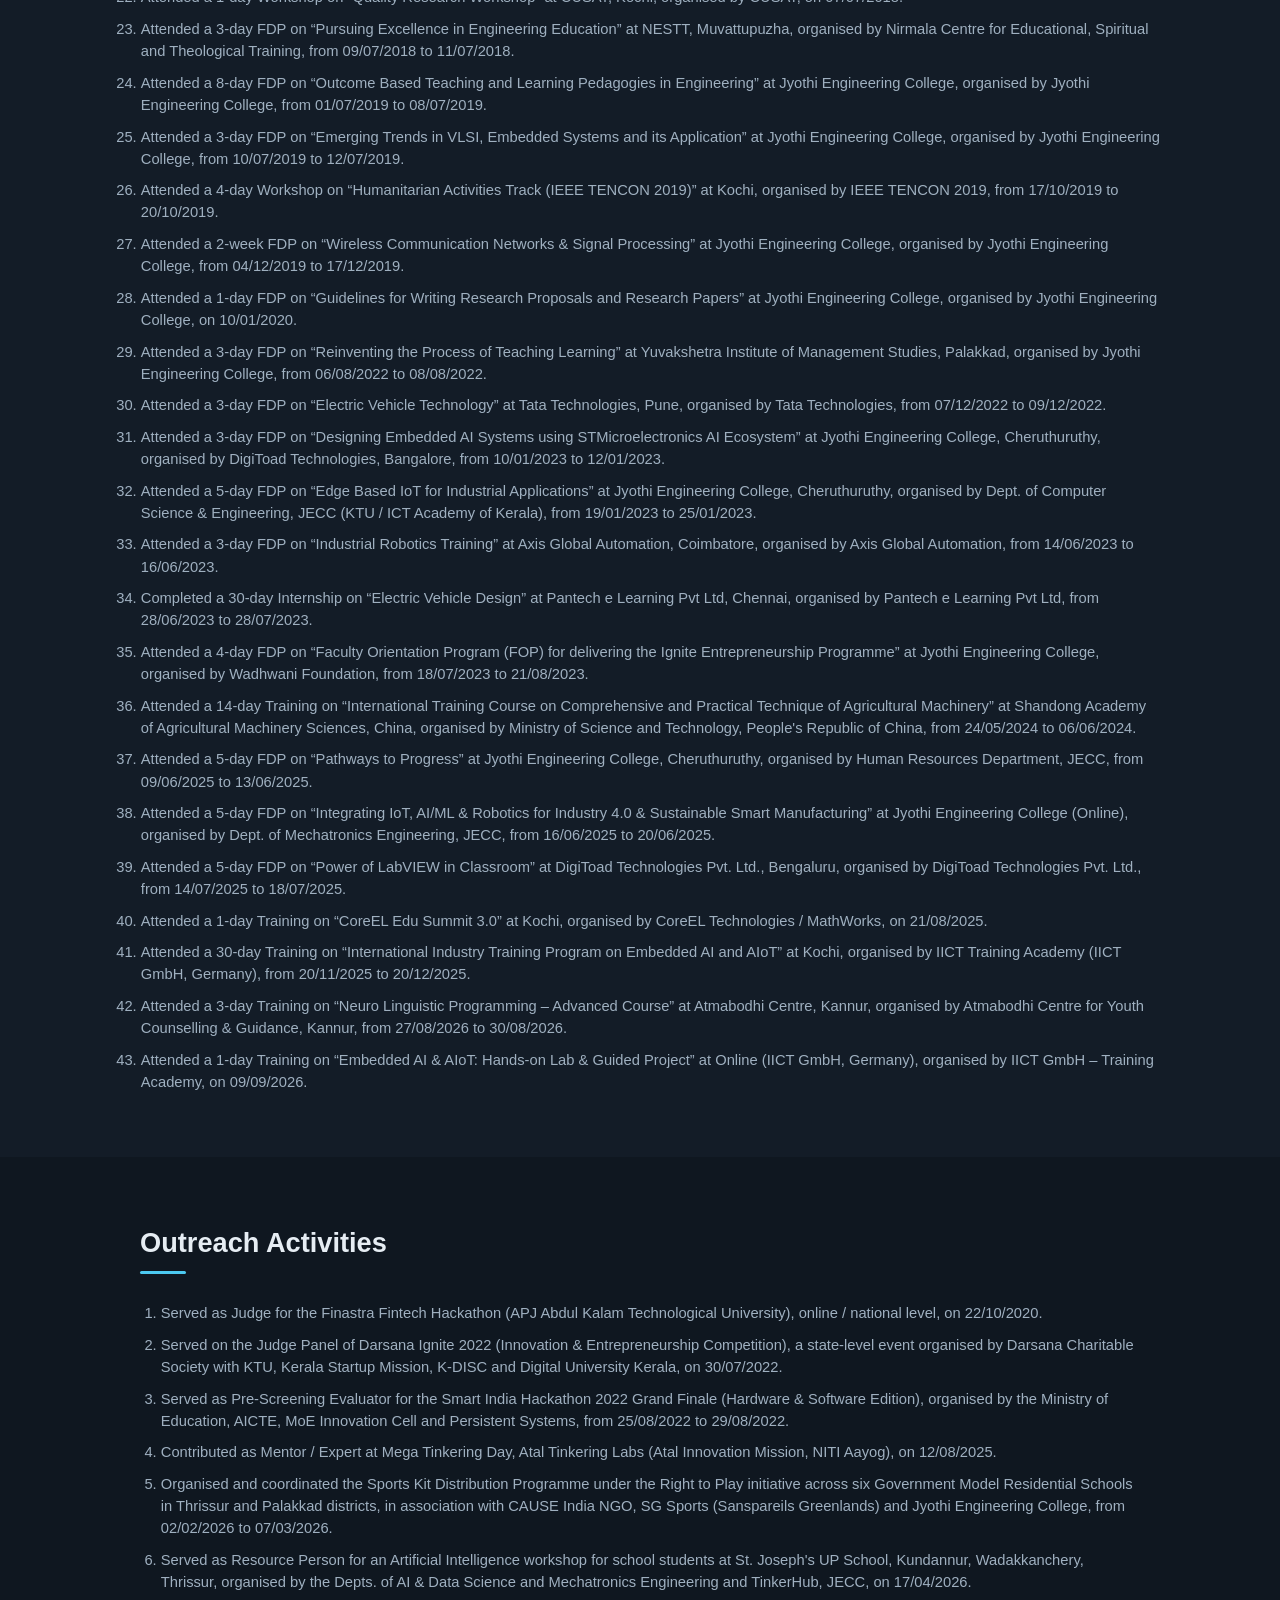
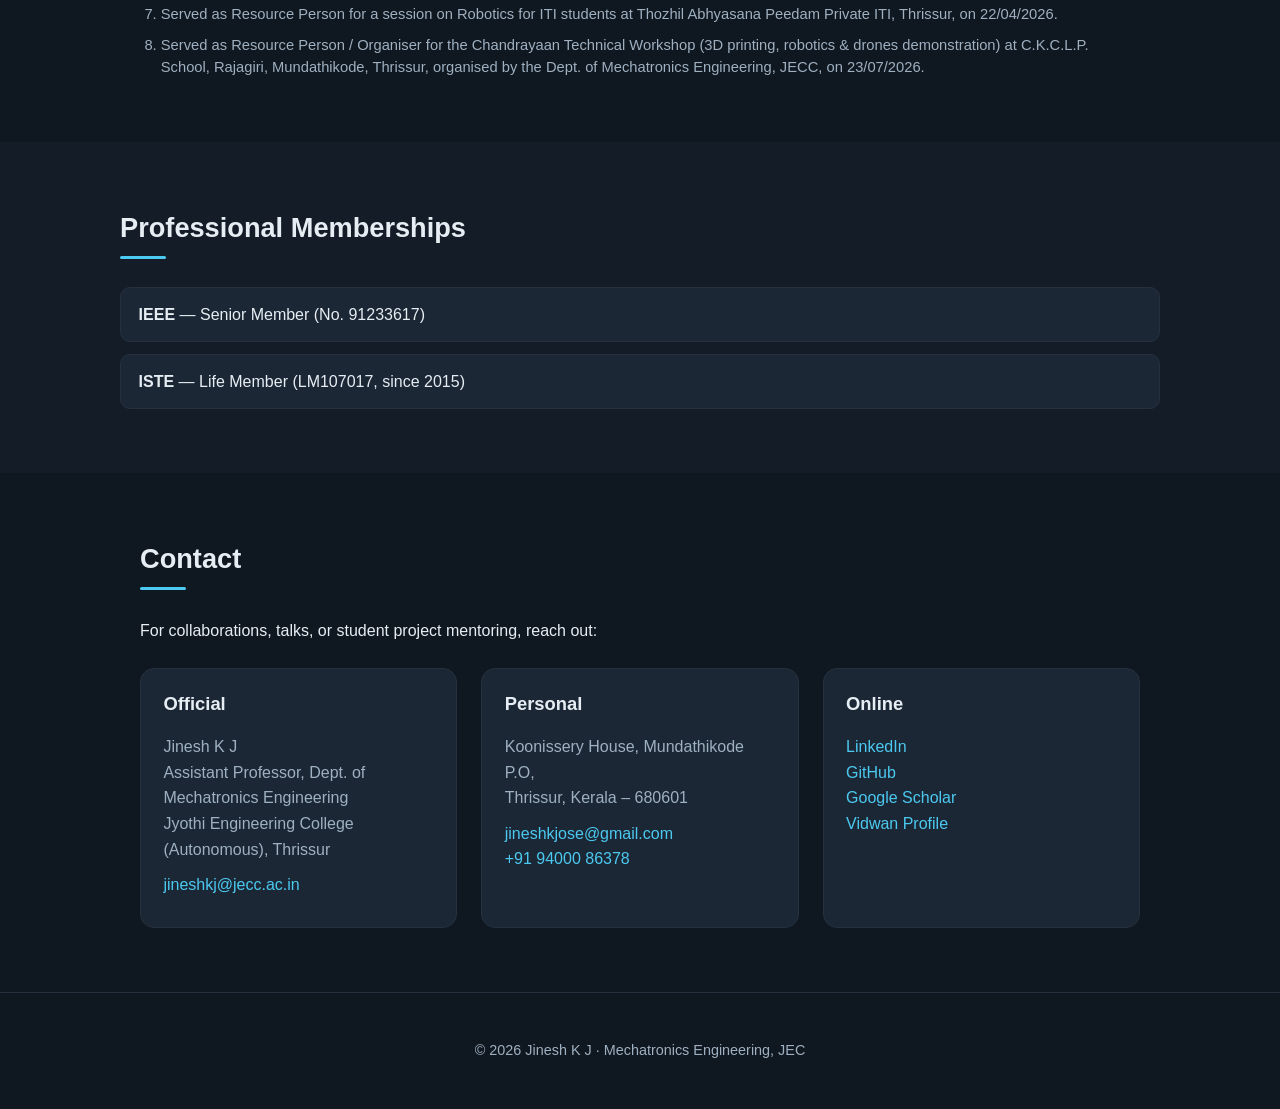
==== commit f193973c: "Add Google Scholar link in Publications and Contact" ====
--- a/index.html
+++ b/index.html
@@ -109,7 +109,7 @@
     <!-- PUBLICATIONS -->
     <section id="publications" class="section alt">
       <h2 class="section-title">Publications</h2>
-      <p class="section-note">Listed in IEEE reference format.</p>
+      <p class="section-note">Listed in IEEE reference format. Full list on <a href="https://scholar.google.com/citations?user=27okvE0AAAAJ&amp;hl=en" target="_blank" rel="noopener">Google Scholar</a>.</p>
       <ol class="ieee-list">
         <li>Shiny M. I., Mariyam Rosa Babu, Edwin Shajan, Rasha Hannan K. V., Yadhu Krishna M. R., and Jinesh K. J., "YOLOv8-based smart pest management system for insect detection and classification in paddy fields," in <em>Proc. 10th Int. Joint Conf. Advances in Computational Intelligence (IJCACI 2026)</em>, Alexandria, VA, USA, Jul. 2026.</li>
         <li>Thashfal Migdad B. C., Melvin Alex, Jithin George Thomas, Finu Fawas, Jinesh K. J., Jain Varghese, Athira P. Preman, and C. Karthik, "Design and implementation of a cyclonic airflow-based umbrella dryer," in <em>Proc. XXII Control Instrumentation System Conf. (CISCON)</em>, Manipal, India, Aug. 2025, pp. 1&ndash;5, doi: 10.1109/CISCON66933.2025.11337910.</li>
@@ -353,6 +353,7 @@
           <h3 class="subhead">Online</h3>
           <p><a href="https://www.linkedin.com/in/jineshkjose" target="_blank" rel="noopener">LinkedIn</a><br />
           <a href="https://github.com/jineshkjose" target="_blank" rel="noopener">GitHub</a><br />
+          <a href="https://scholar.google.com/citations?user=27okvE0AAAAJ&amp;hl=en" target="_blank" rel="noopener">Google Scholar</a><br />
           <a href="https://vidwan.inflibnet.ac.in/profile/561349" target="_blank" rel="noopener">Vidwan Profile</a></p>
         </div>
       </div>
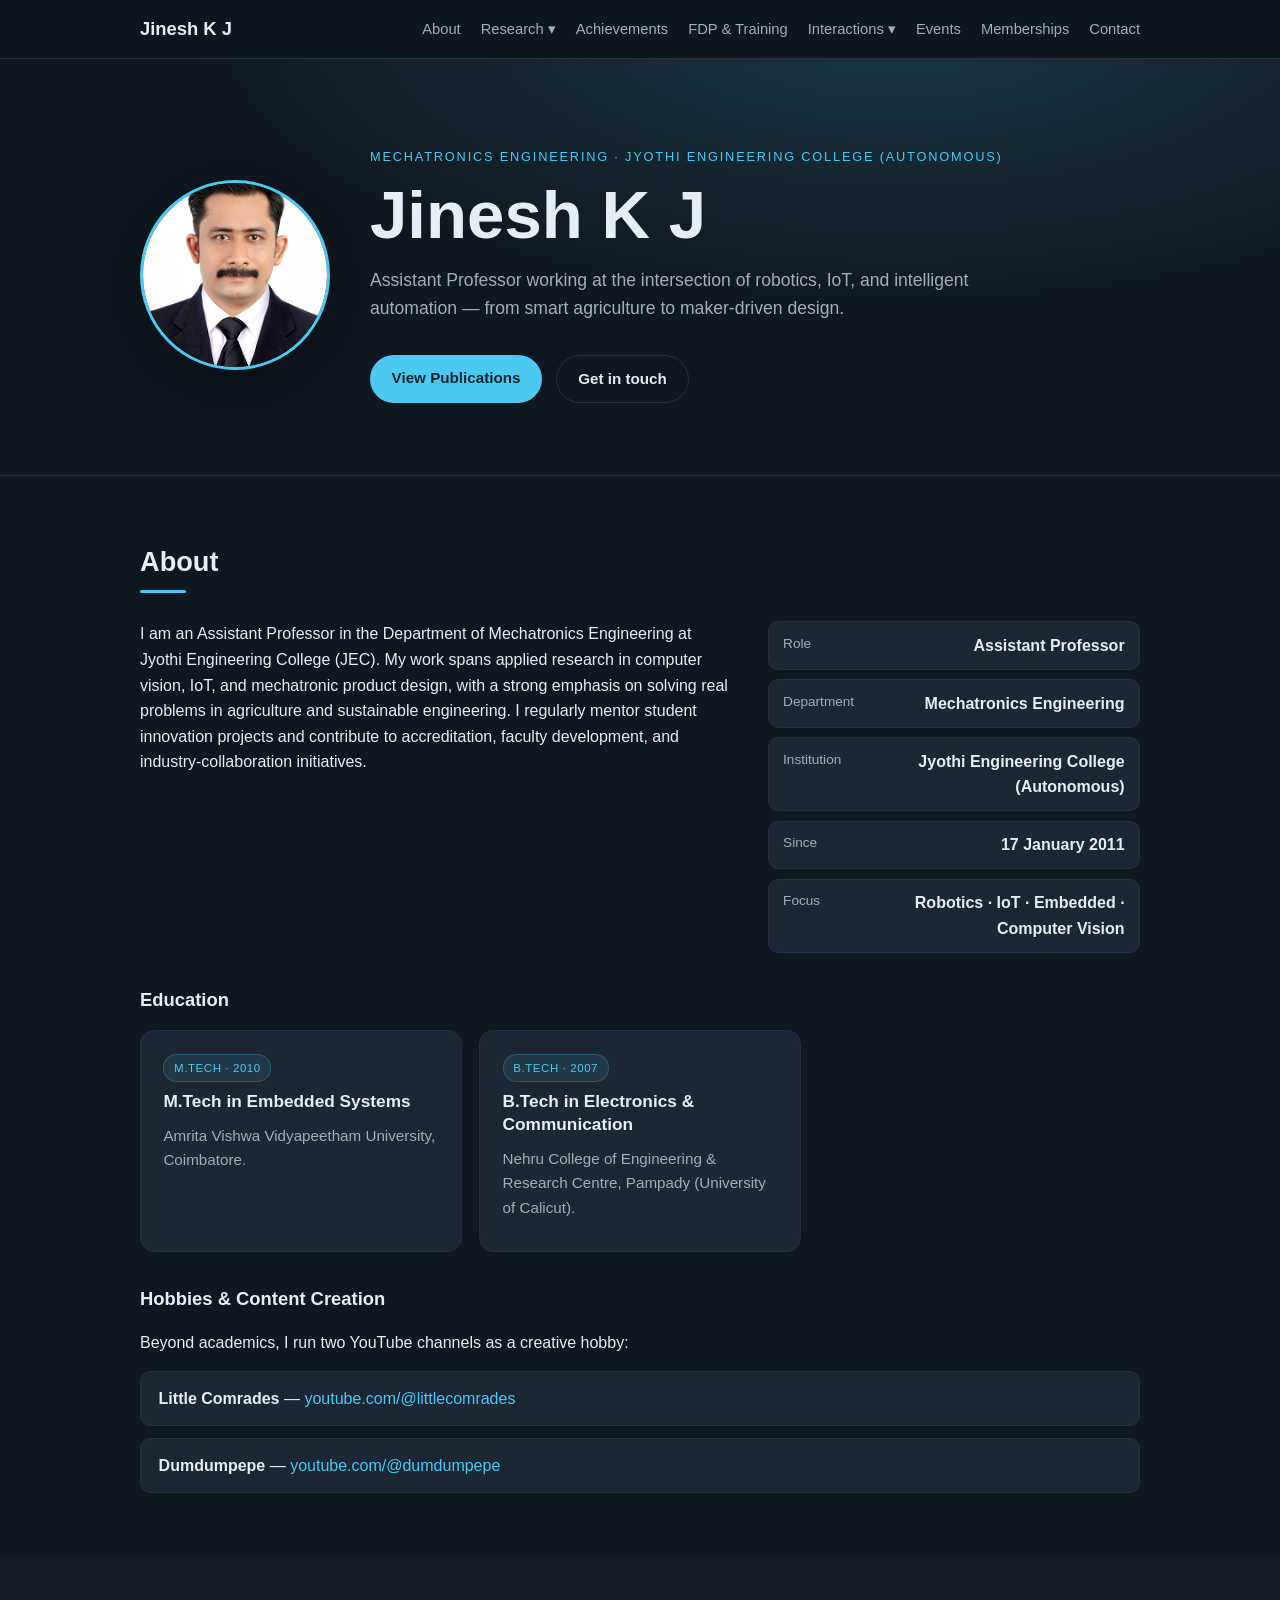
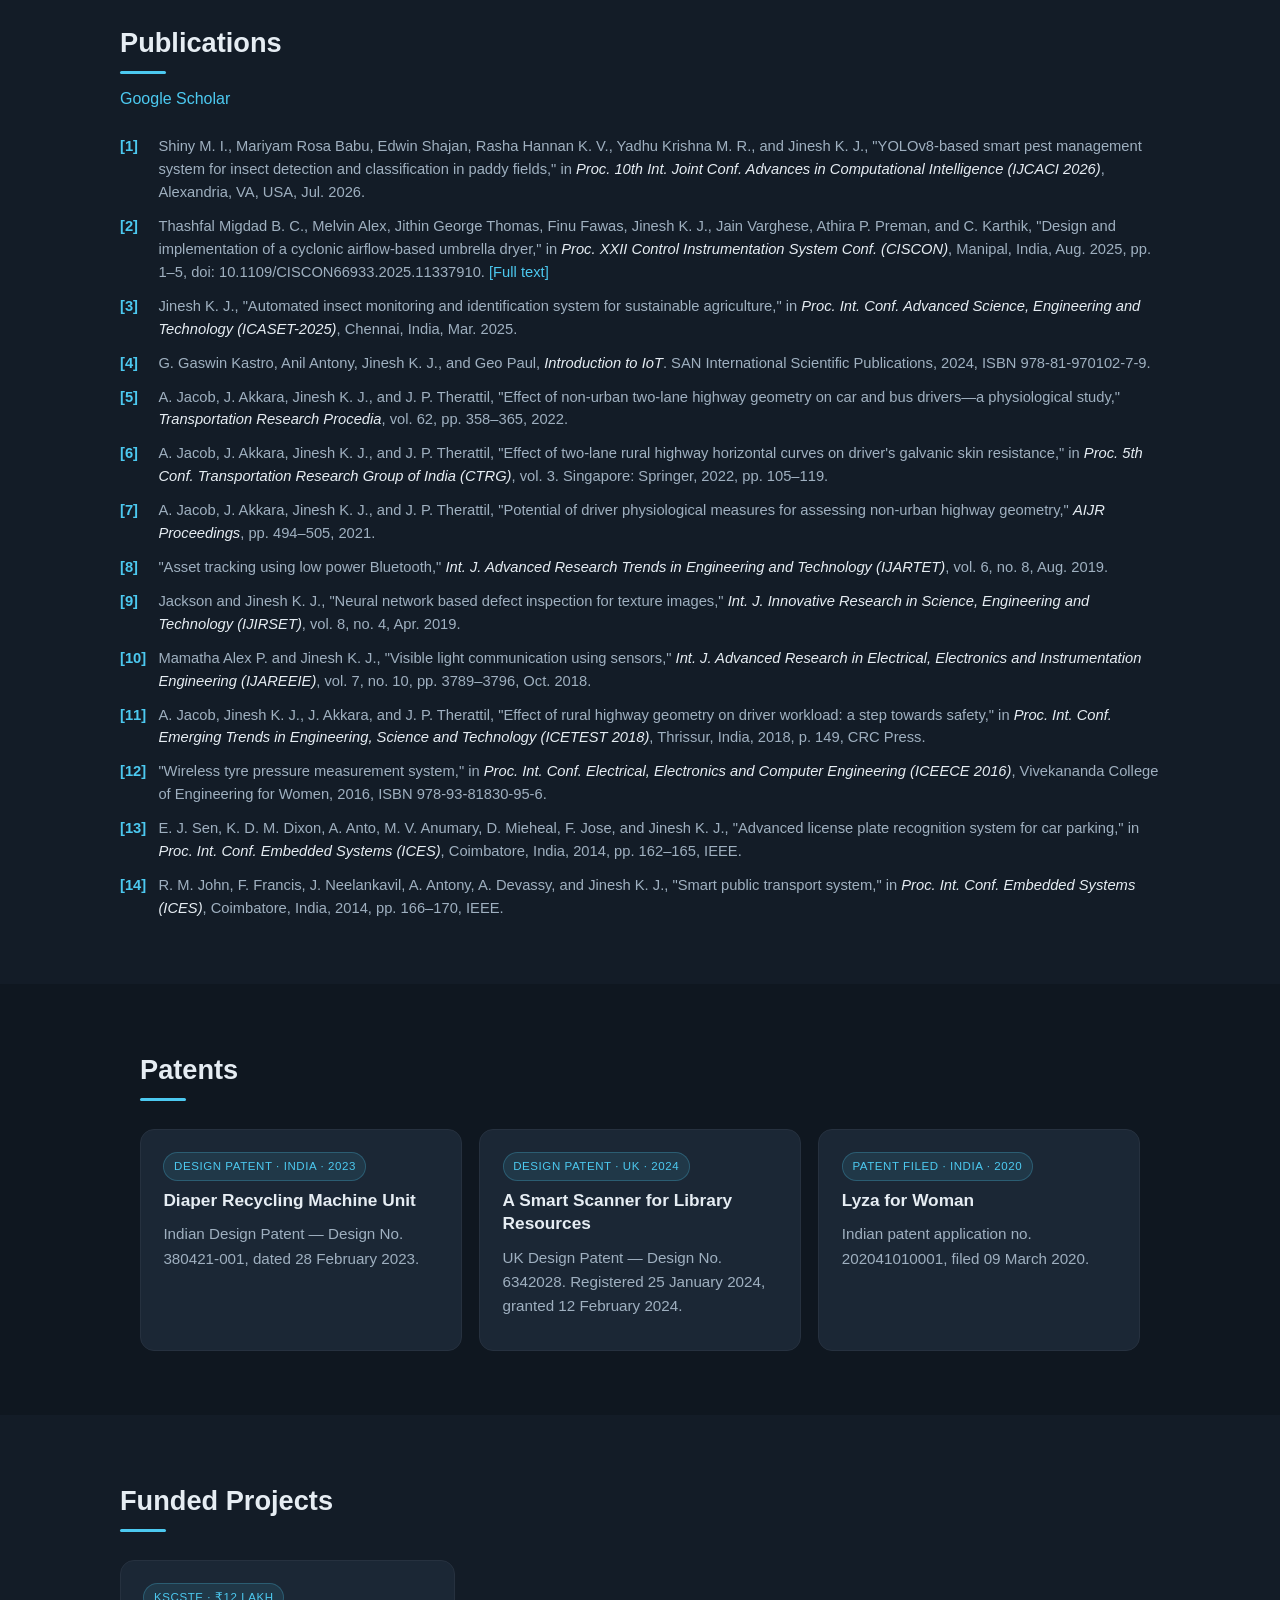
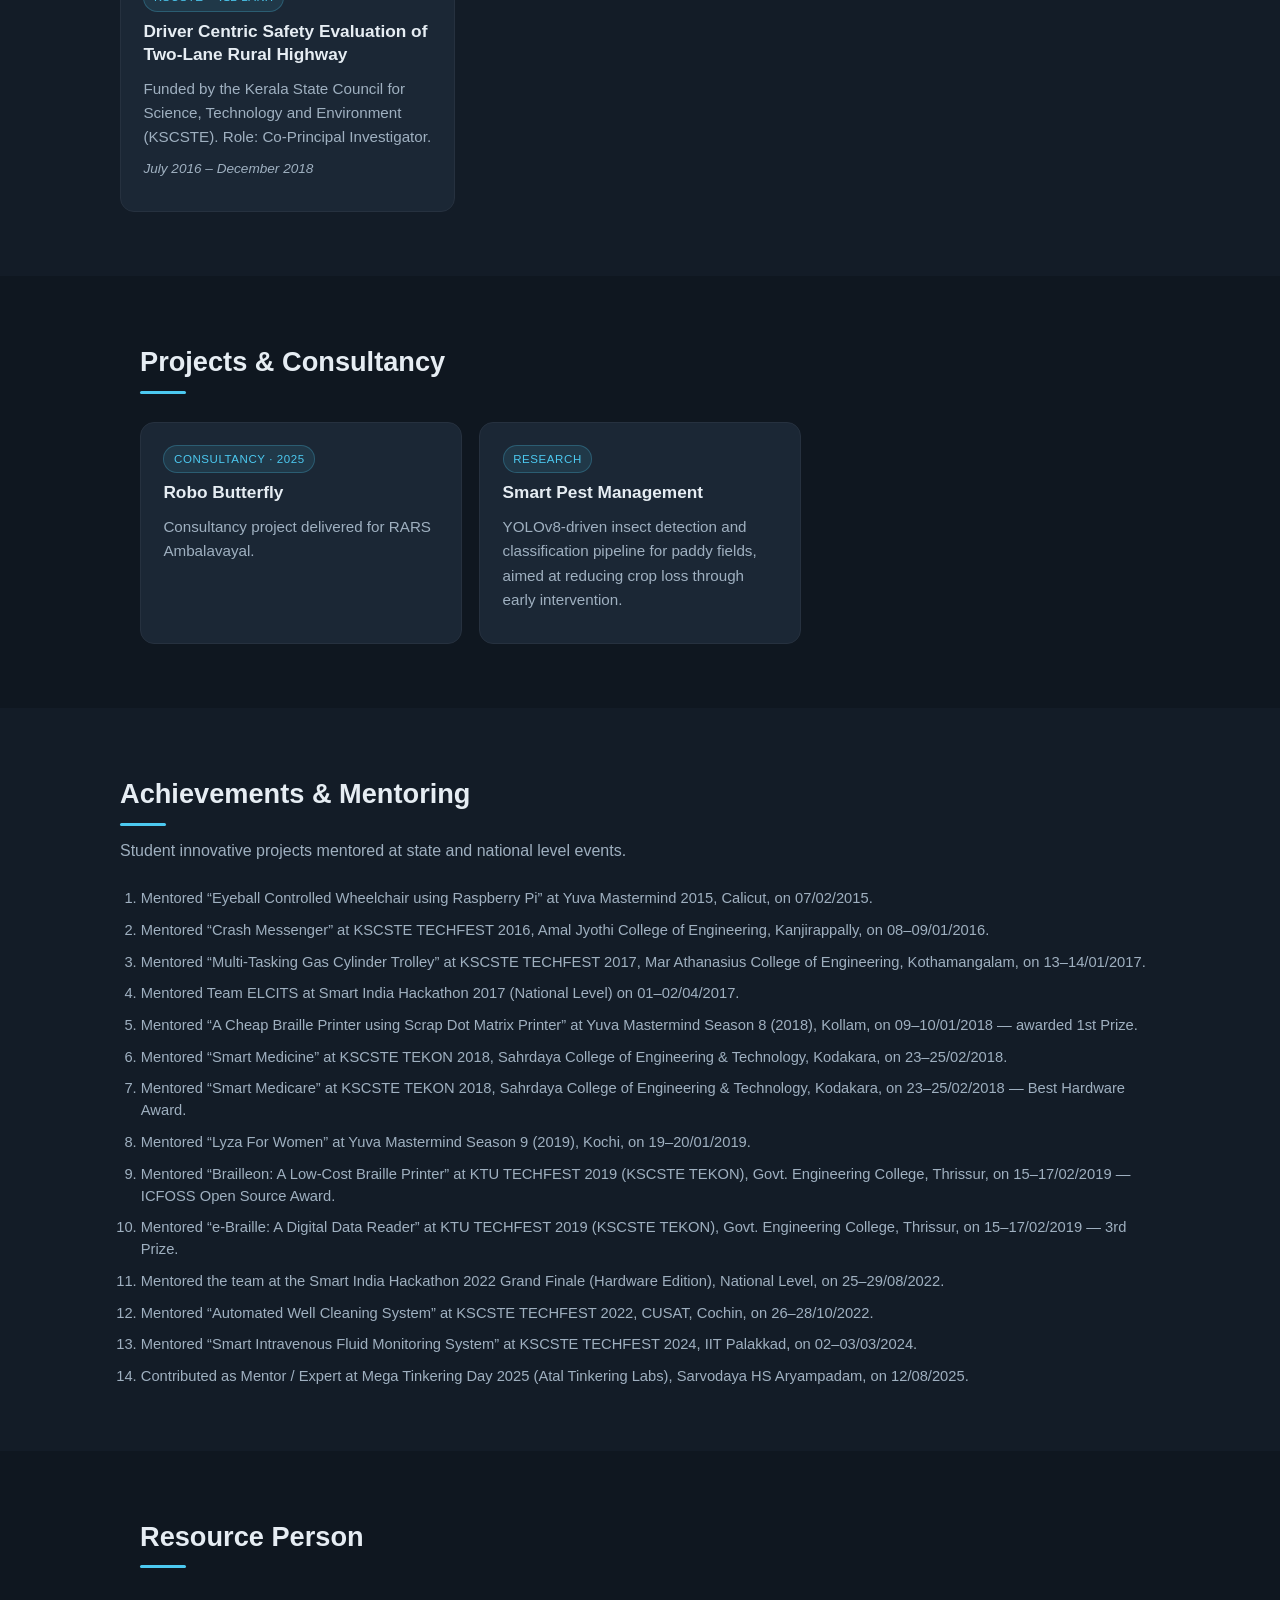
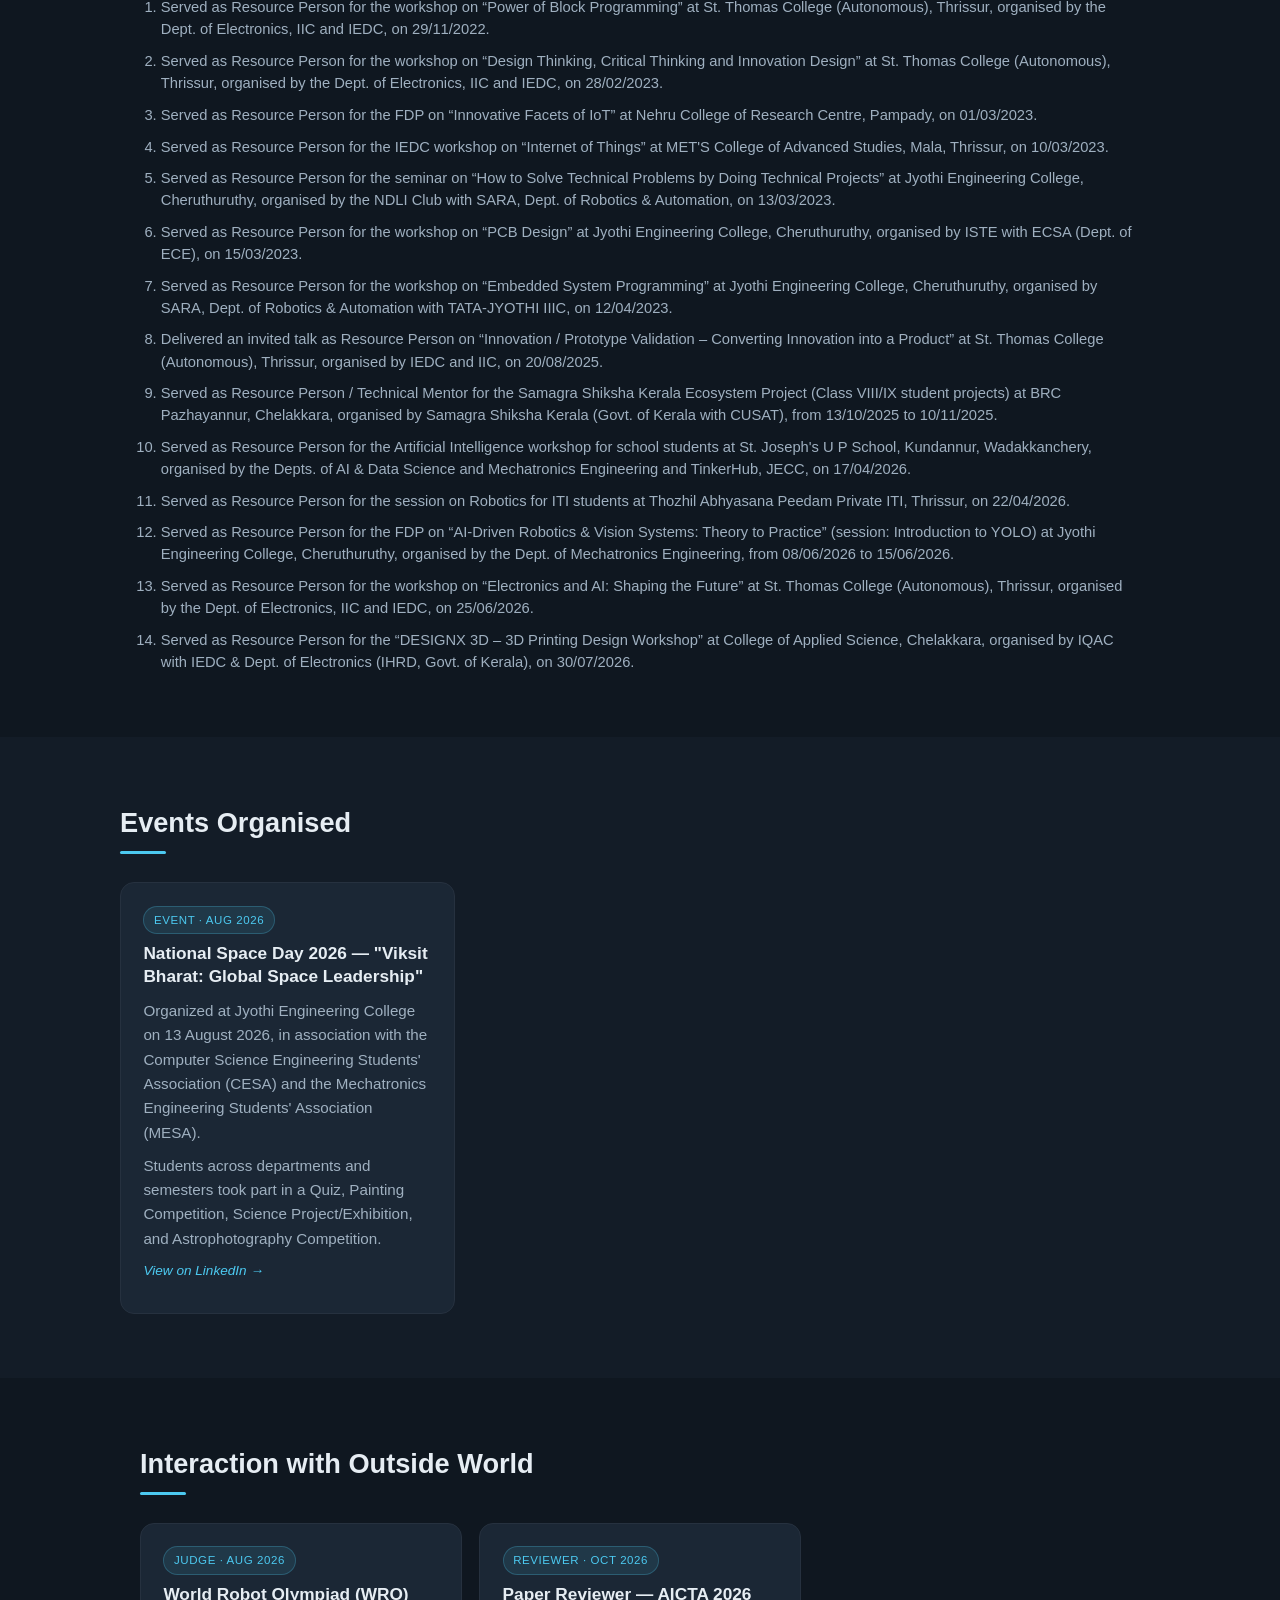
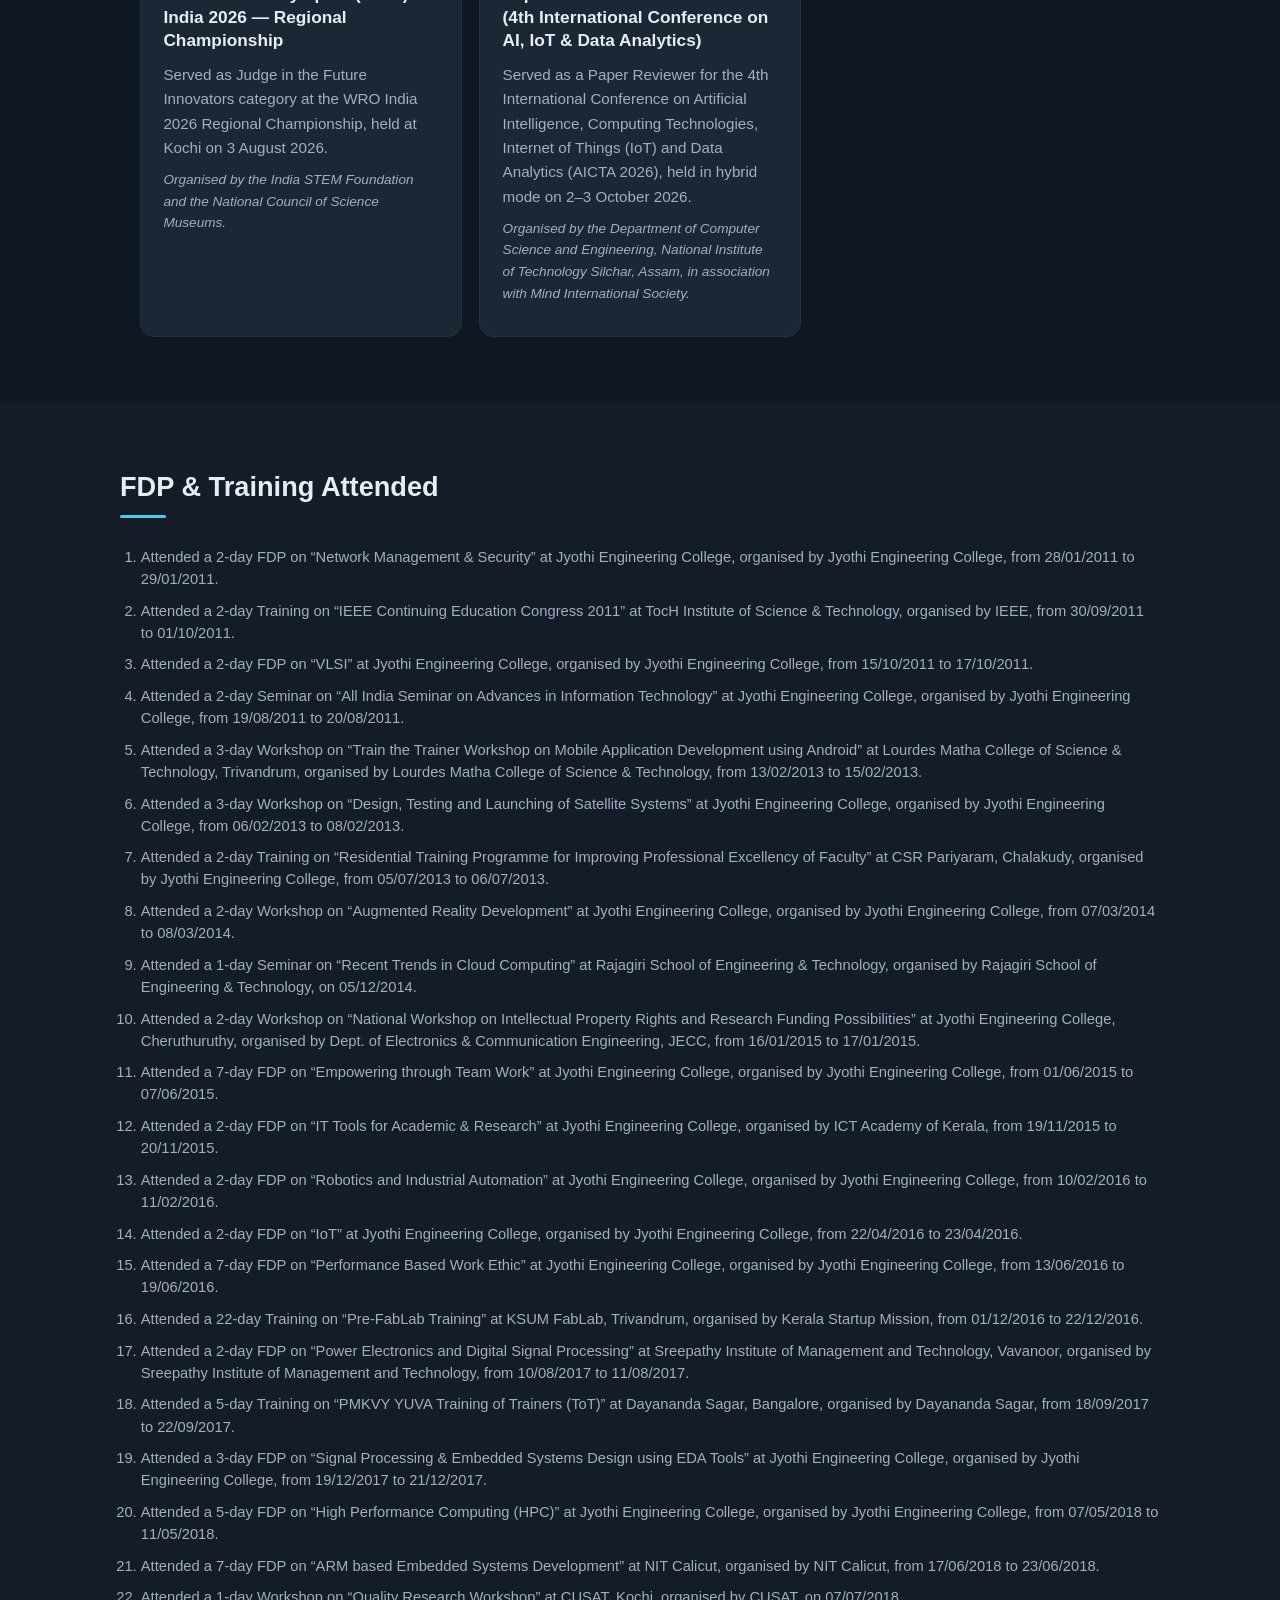
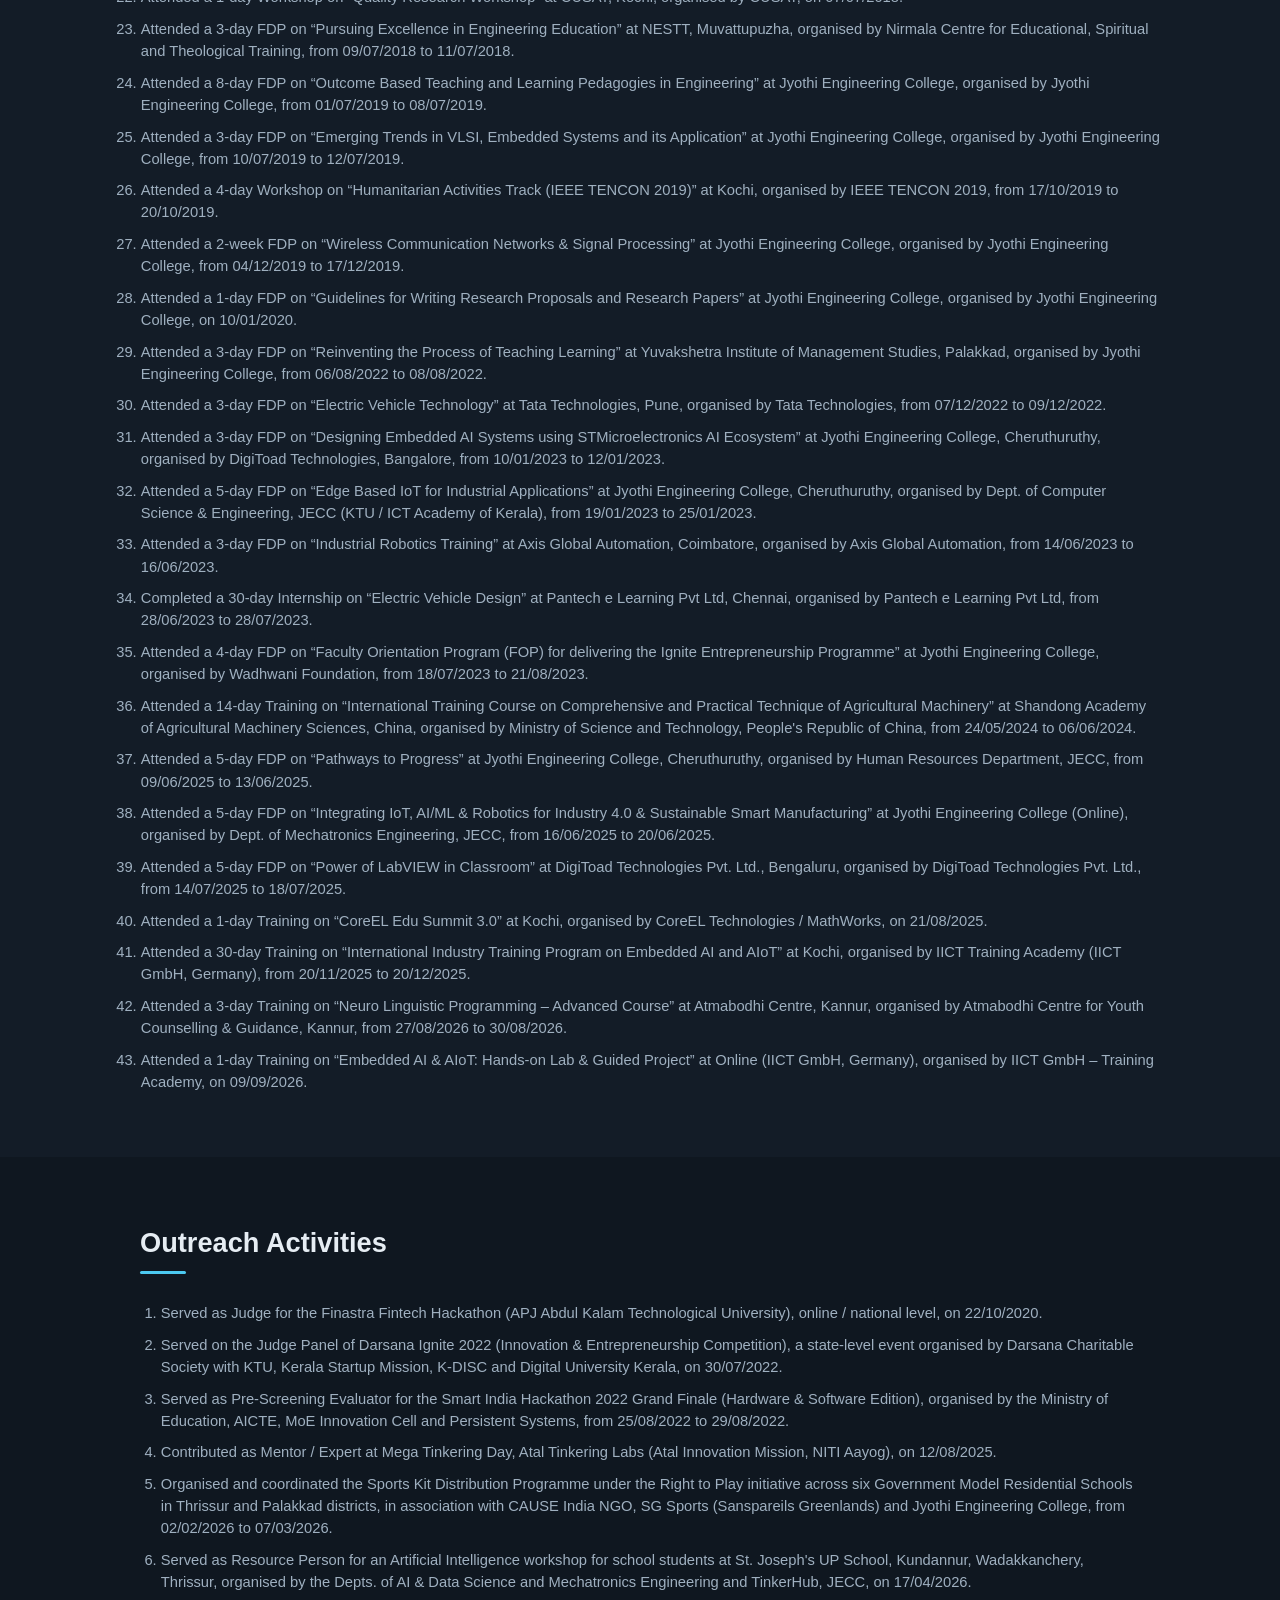
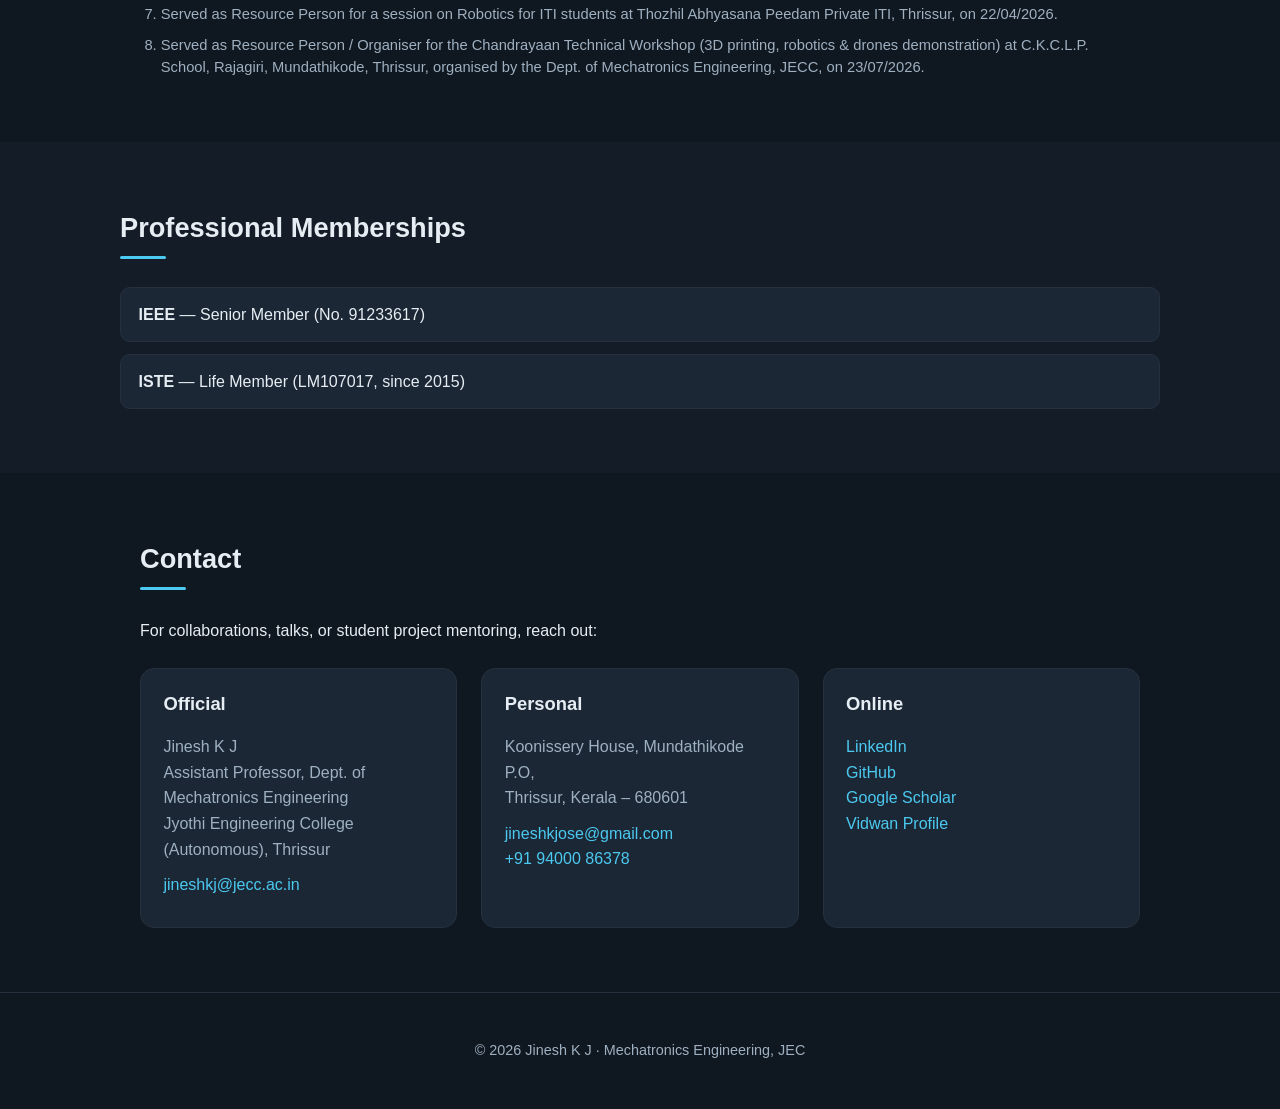
==== commit d0dd20d5: "Simplify Scholar note to link only; add full-text link to CISCON 2025 ref" ====
--- a/index.html
+++ b/index.html
@@ -109,10 +109,10 @@
     <!-- PUBLICATIONS -->
     <section id="publications" class="section alt">
       <h2 class="section-title">Publications</h2>
-      <p class="section-note">Listed in IEEE reference format. Full list on <a href="https://scholar.google.com/citations?user=27okvE0AAAAJ&amp;hl=en" target="_blank" rel="noopener">Google Scholar</a>.</p>
+      <p class="section-note"><a href="https://scholar.google.com/citations?user=27okvE0AAAAJ&amp;hl=en" target="_blank" rel="noopener">Google Scholar</a></p>
       <ol class="ieee-list">
         <li>Shiny M. I., Mariyam Rosa Babu, Edwin Shajan, Rasha Hannan K. V., Yadhu Krishna M. R., and Jinesh K. J., "YOLOv8-based smart pest management system for insect detection and classification in paddy fields," in <em>Proc. 10th Int. Joint Conf. Advances in Computational Intelligence (IJCACI 2026)</em>, Alexandria, VA, USA, Jul. 2026.</li>
-        <li>Thashfal Migdad B. C., Melvin Alex, Jithin George Thomas, Finu Fawas, Jinesh K. J., Jain Varghese, Athira P. Preman, and C. Karthik, "Design and implementation of a cyclonic airflow-based umbrella dryer," in <em>Proc. XXII Control Instrumentation System Conf. (CISCON)</em>, Manipal, India, Aug. 2025, pp. 1&ndash;5, doi: 10.1109/CISCON66933.2025.11337910.</li>
+        <li>Thashfal Migdad B. C., Melvin Alex, Jithin George Thomas, Finu Fawas, Jinesh K. J., Jain Varghese, Athira P. Preman, and C. Karthik, "Design and implementation of a cyclonic airflow-based umbrella dryer," in <em>Proc. XXII Control Instrumentation System Conf. (CISCON)</em>, Manipal, India, Aug. 2025, pp. 1&ndash;5, doi: 10.1109/CISCON66933.2025.11337910. <a href="https://drive.google.com/drive/folders/0B0CrfFZ5zHY1UGJPQ3llaERQT28?resourcekey=0-eWXSj7GxSYmH7hpoIkayQw" target="_blank" rel="noopener">[Full text]</a></li>
         <li>Jinesh K. J., "Automated insect monitoring and identification system for sustainable agriculture," in <em>Proc. Int. Conf. Advanced Science, Engineering and Technology (ICASET-2025)</em>, Chennai, India, Mar. 2025.</li>
         <li>G. Gaswin Kastro, Anil Antony, Jinesh K. J., and Geo Paul, <em>Introduction to IoT</em>. SAN International Scientific Publications, 2024, ISBN 978-81-970102-7-9.</li>
         <li>A. Jacob, J. Akkara, Jinesh K. J., and J. P. Therattil, "Effect of non-urban two-lane highway geometry on car and bus drivers&mdash;a physiological study," <em>Transportation Research Procedia</em>, vol. 62, pp. 358&ndash;365, 2022.</li>
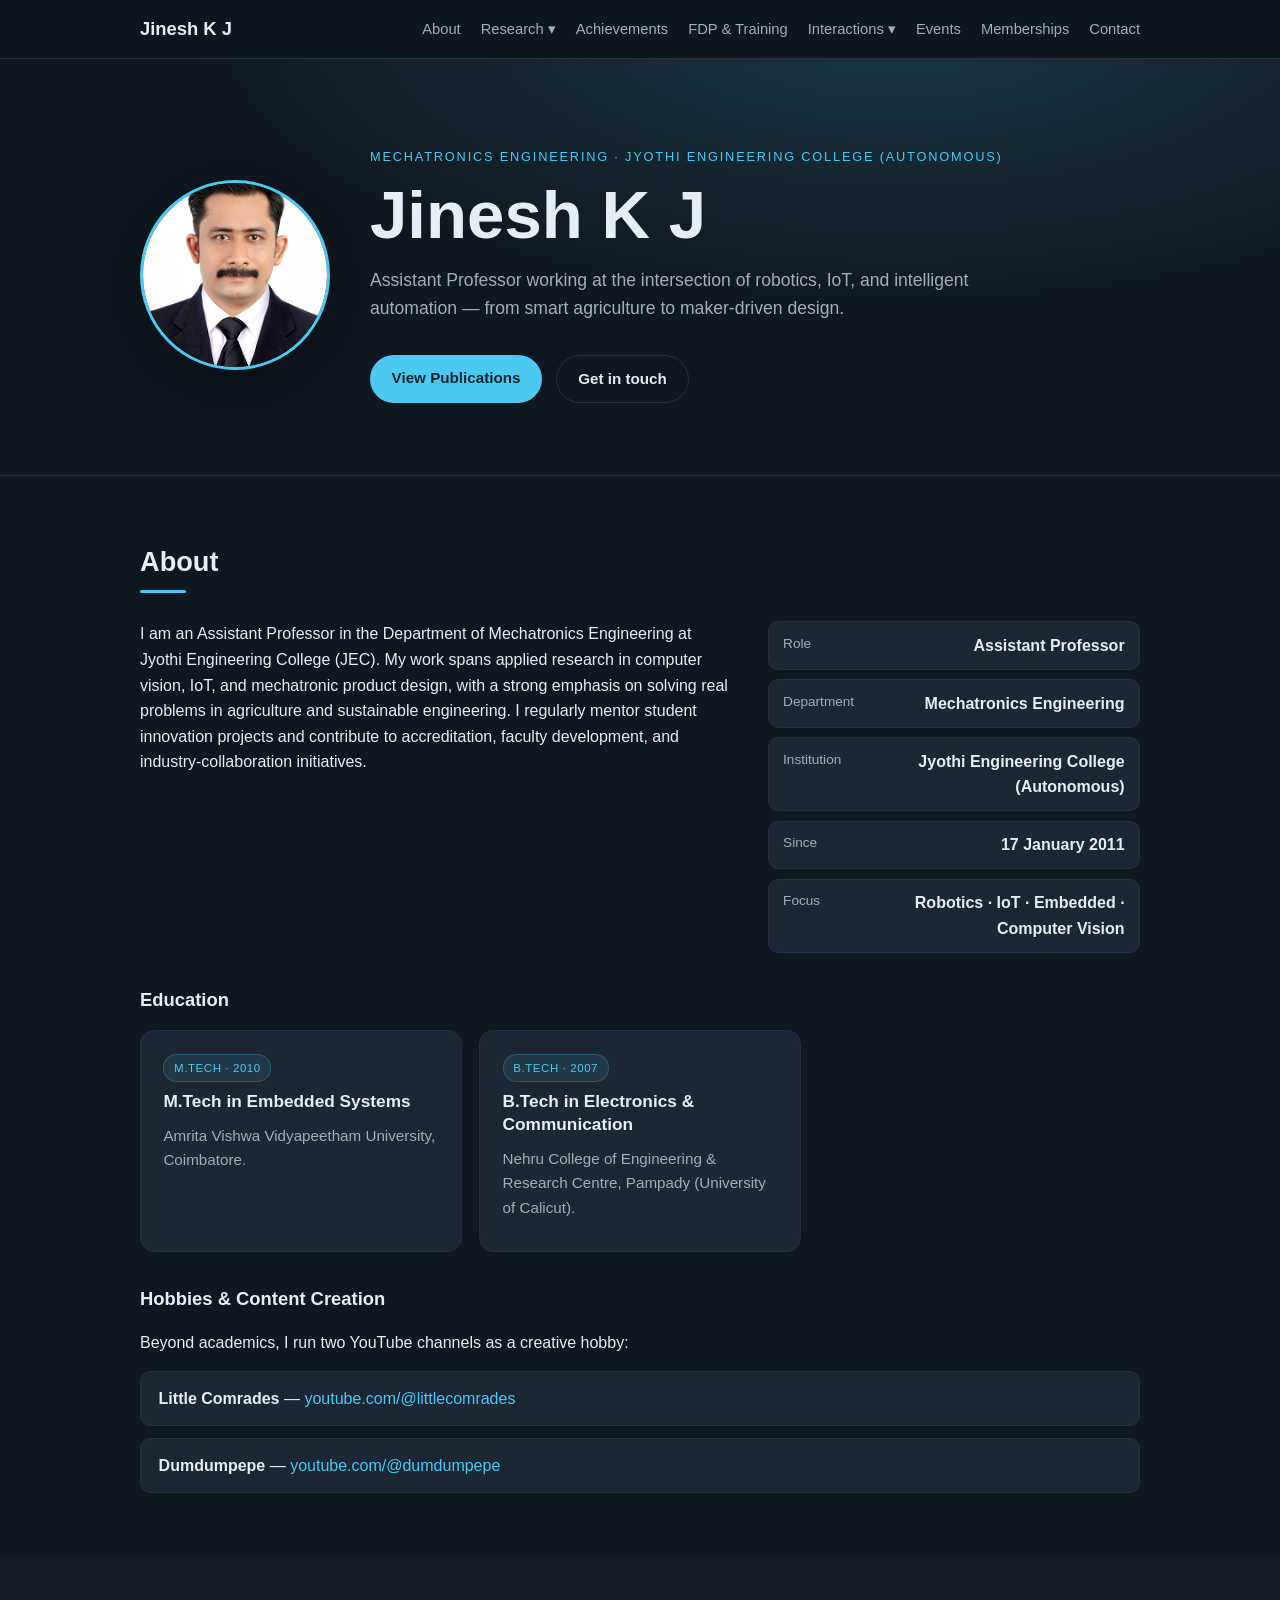
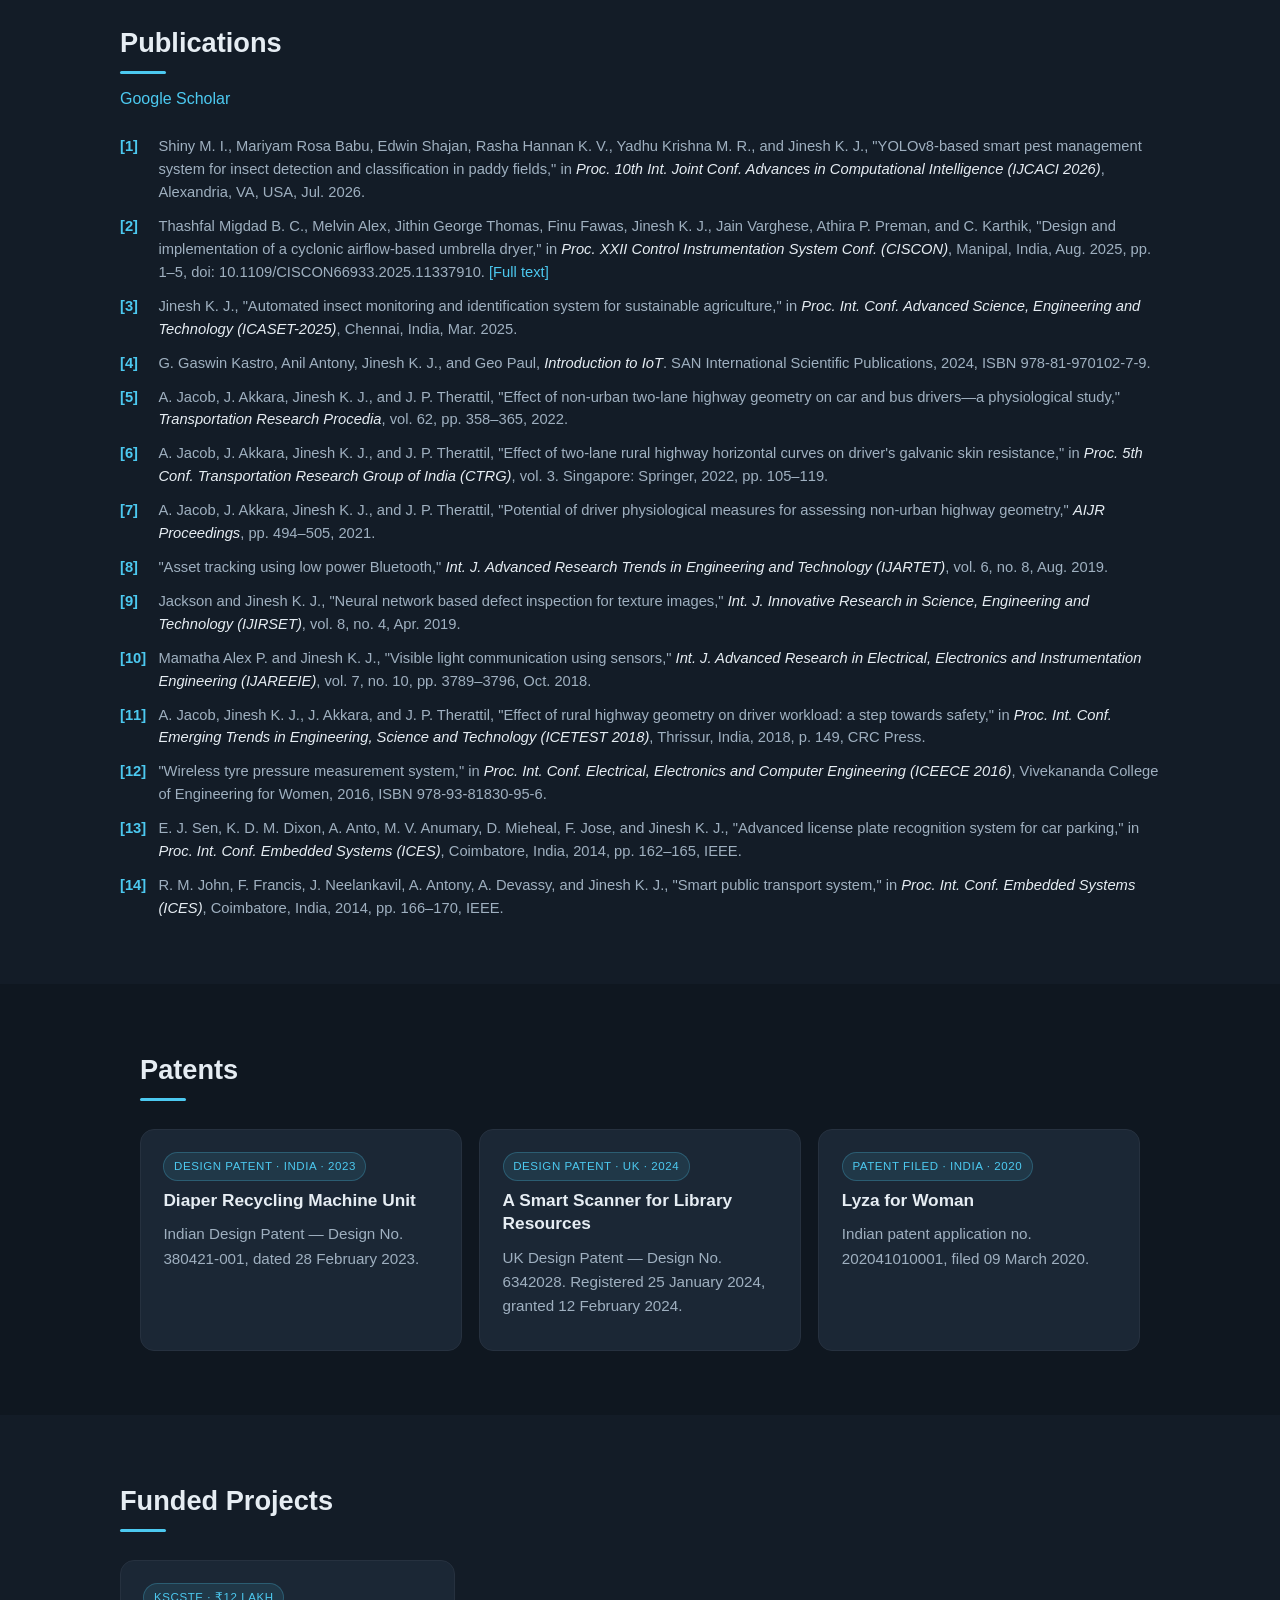
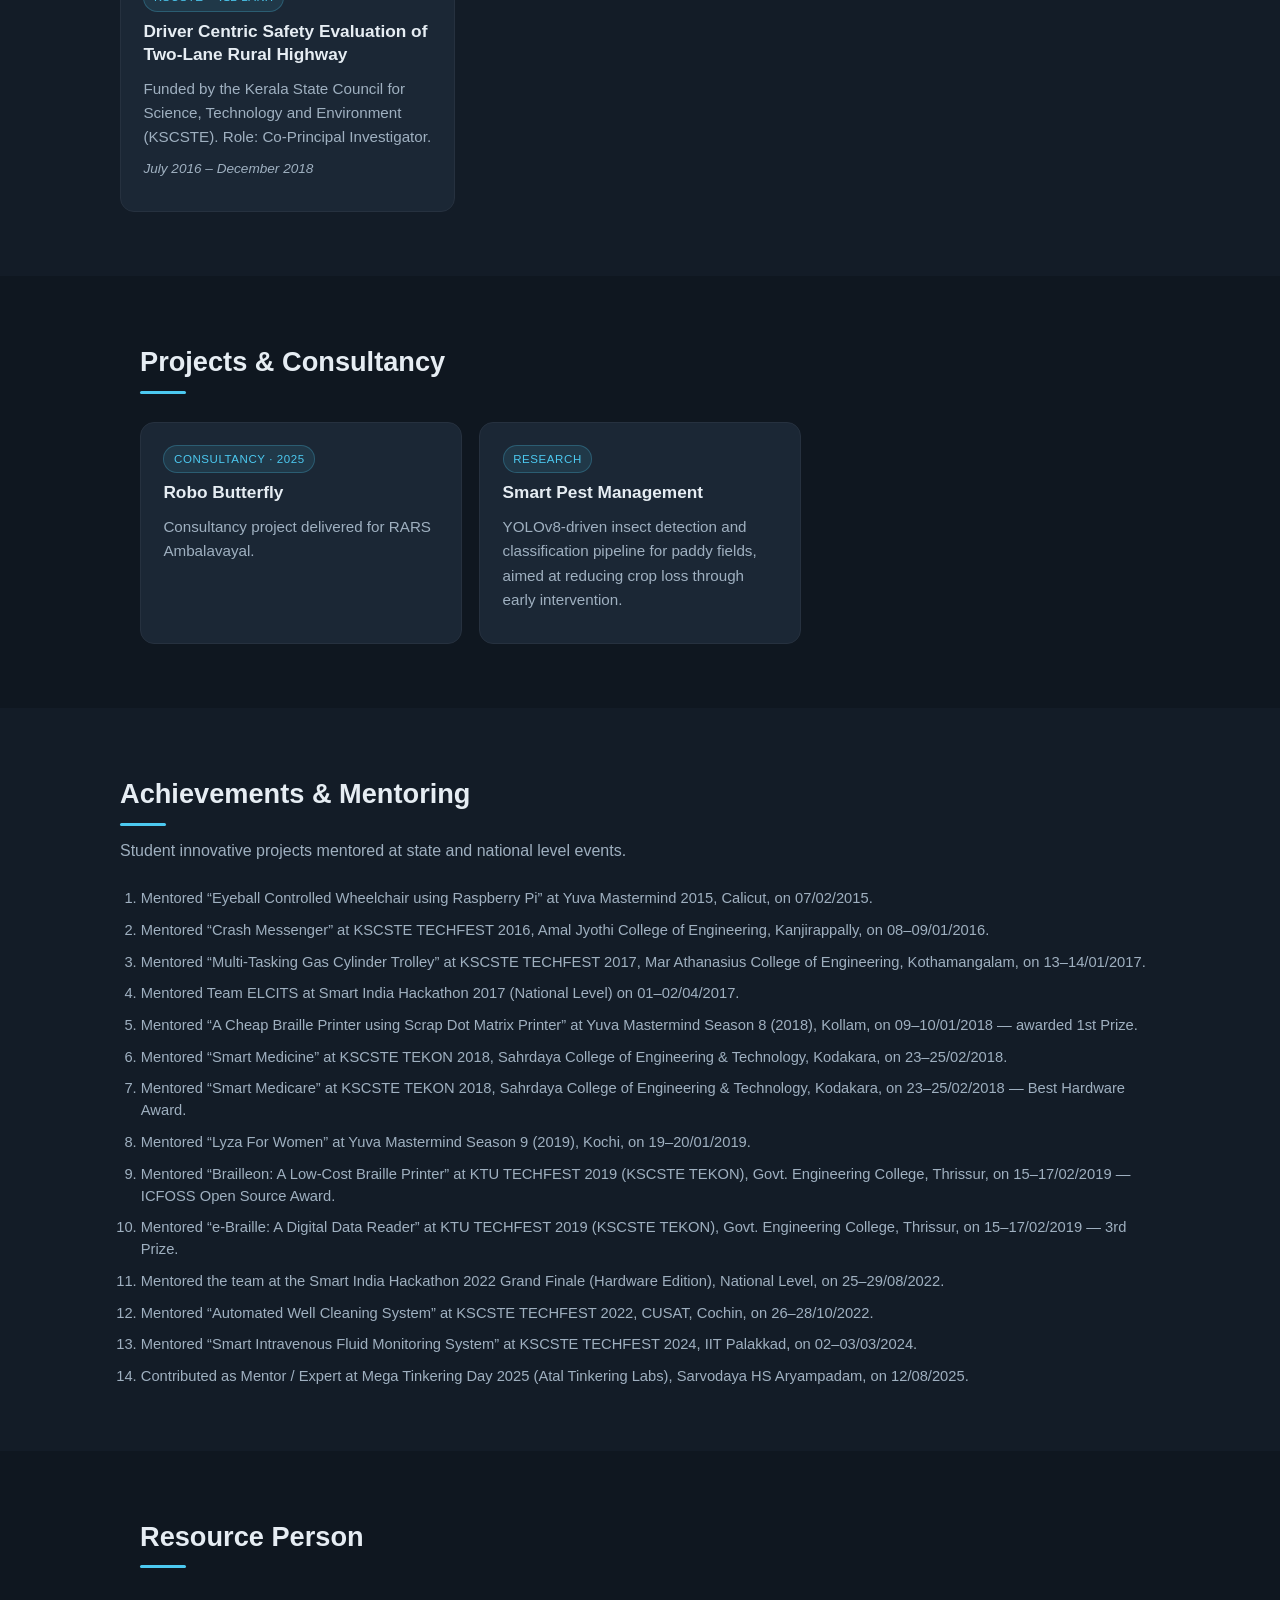
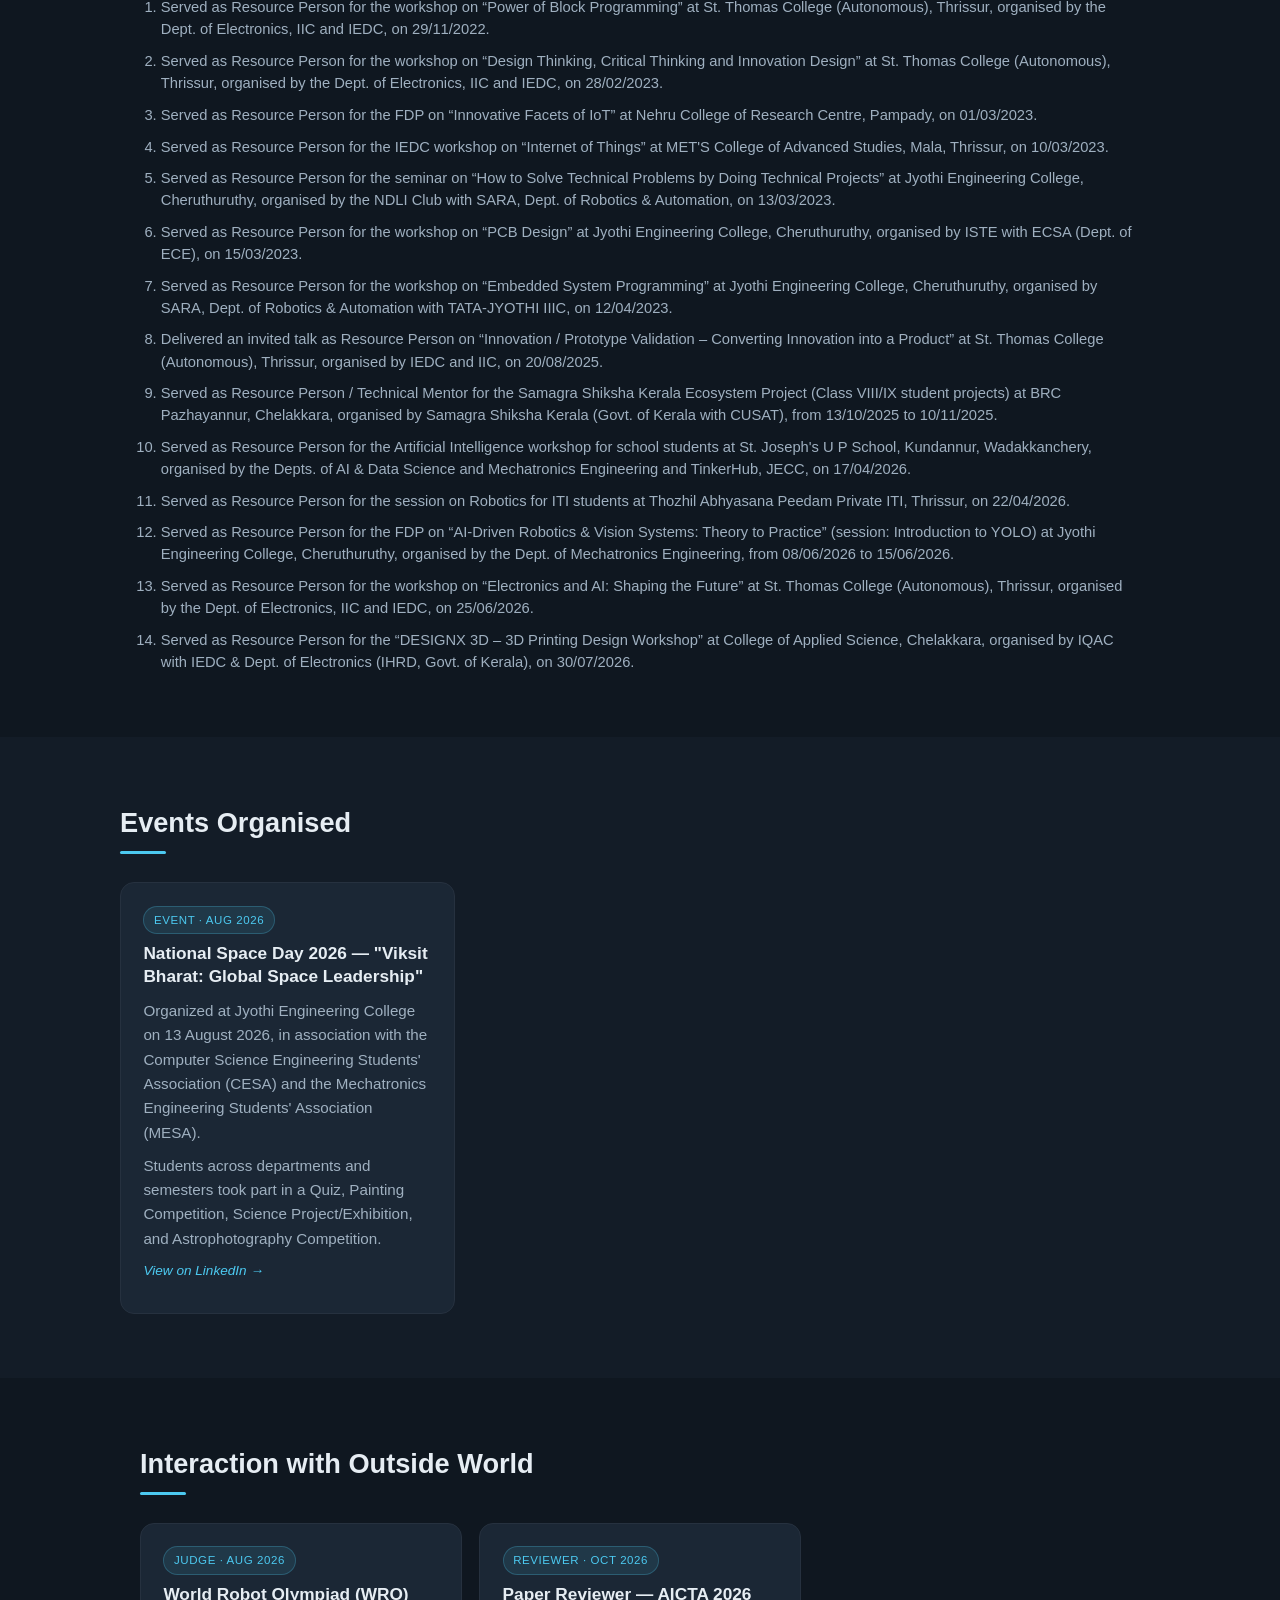
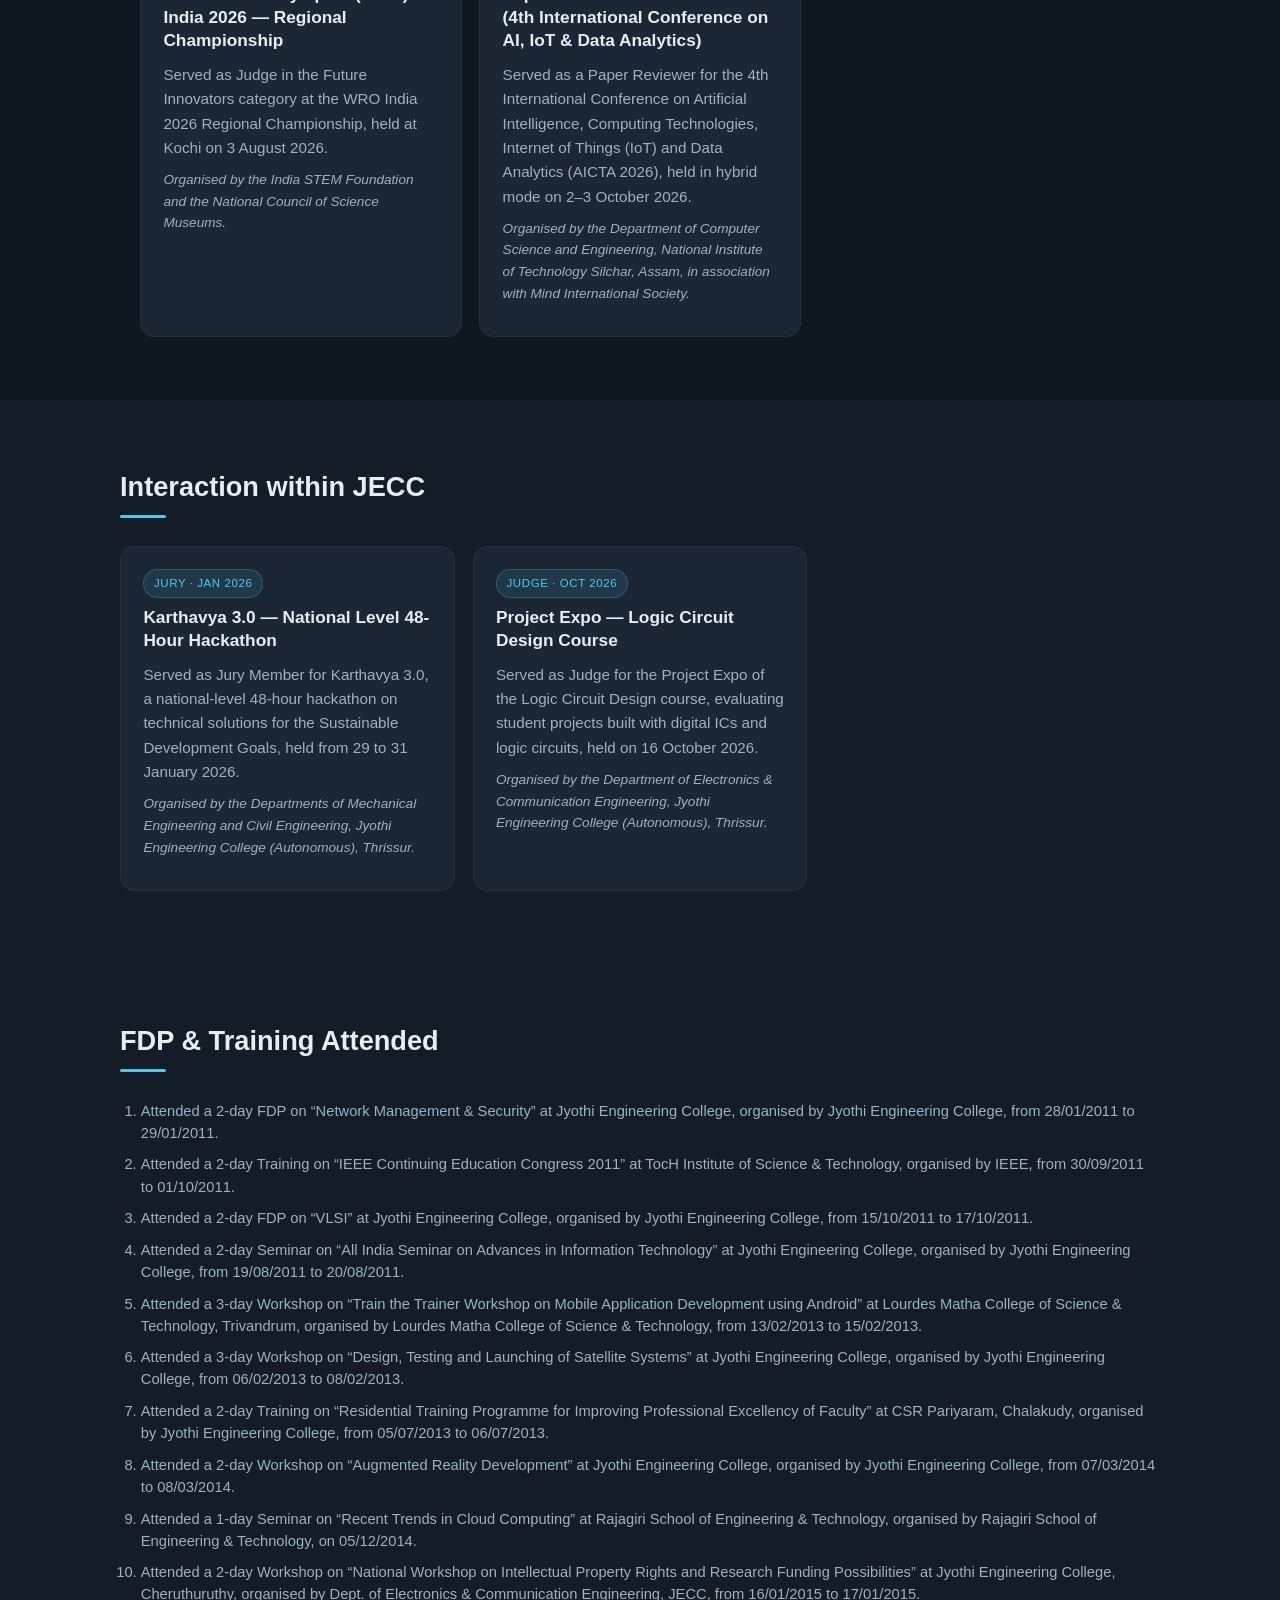
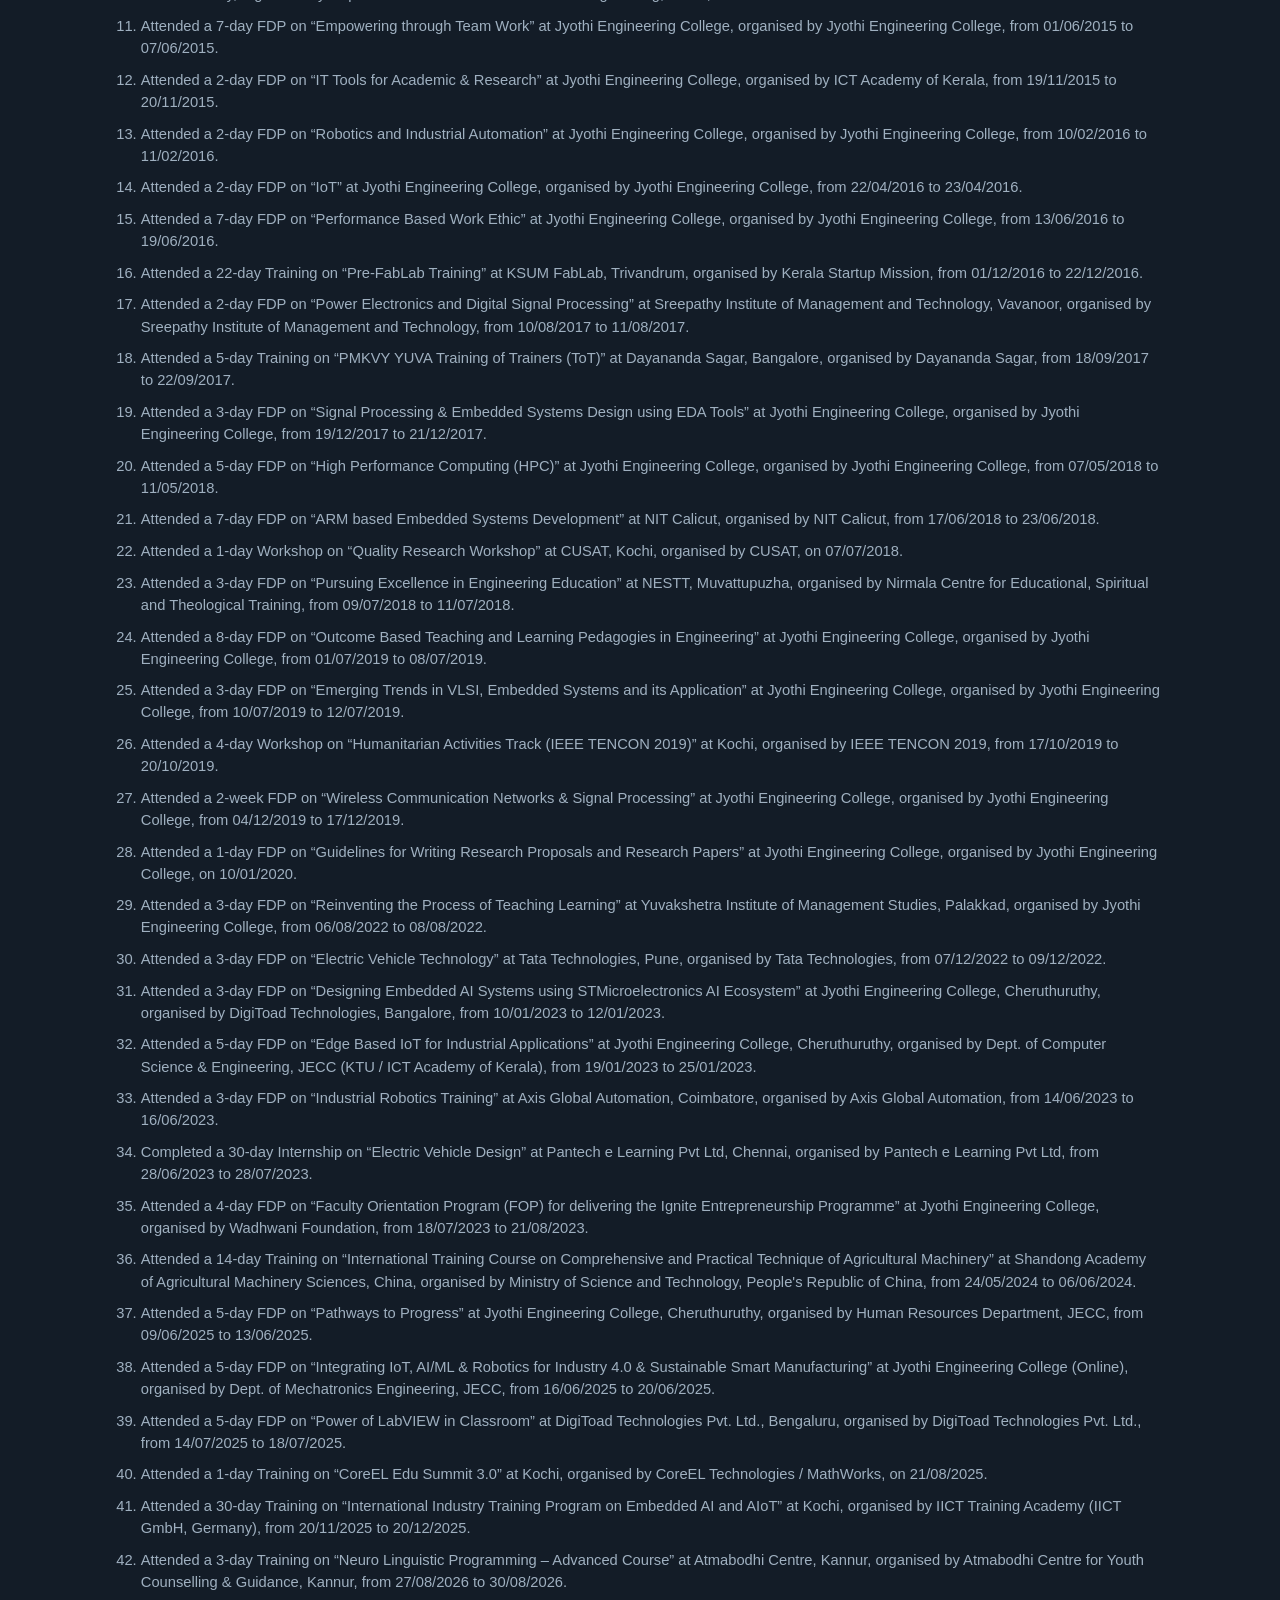
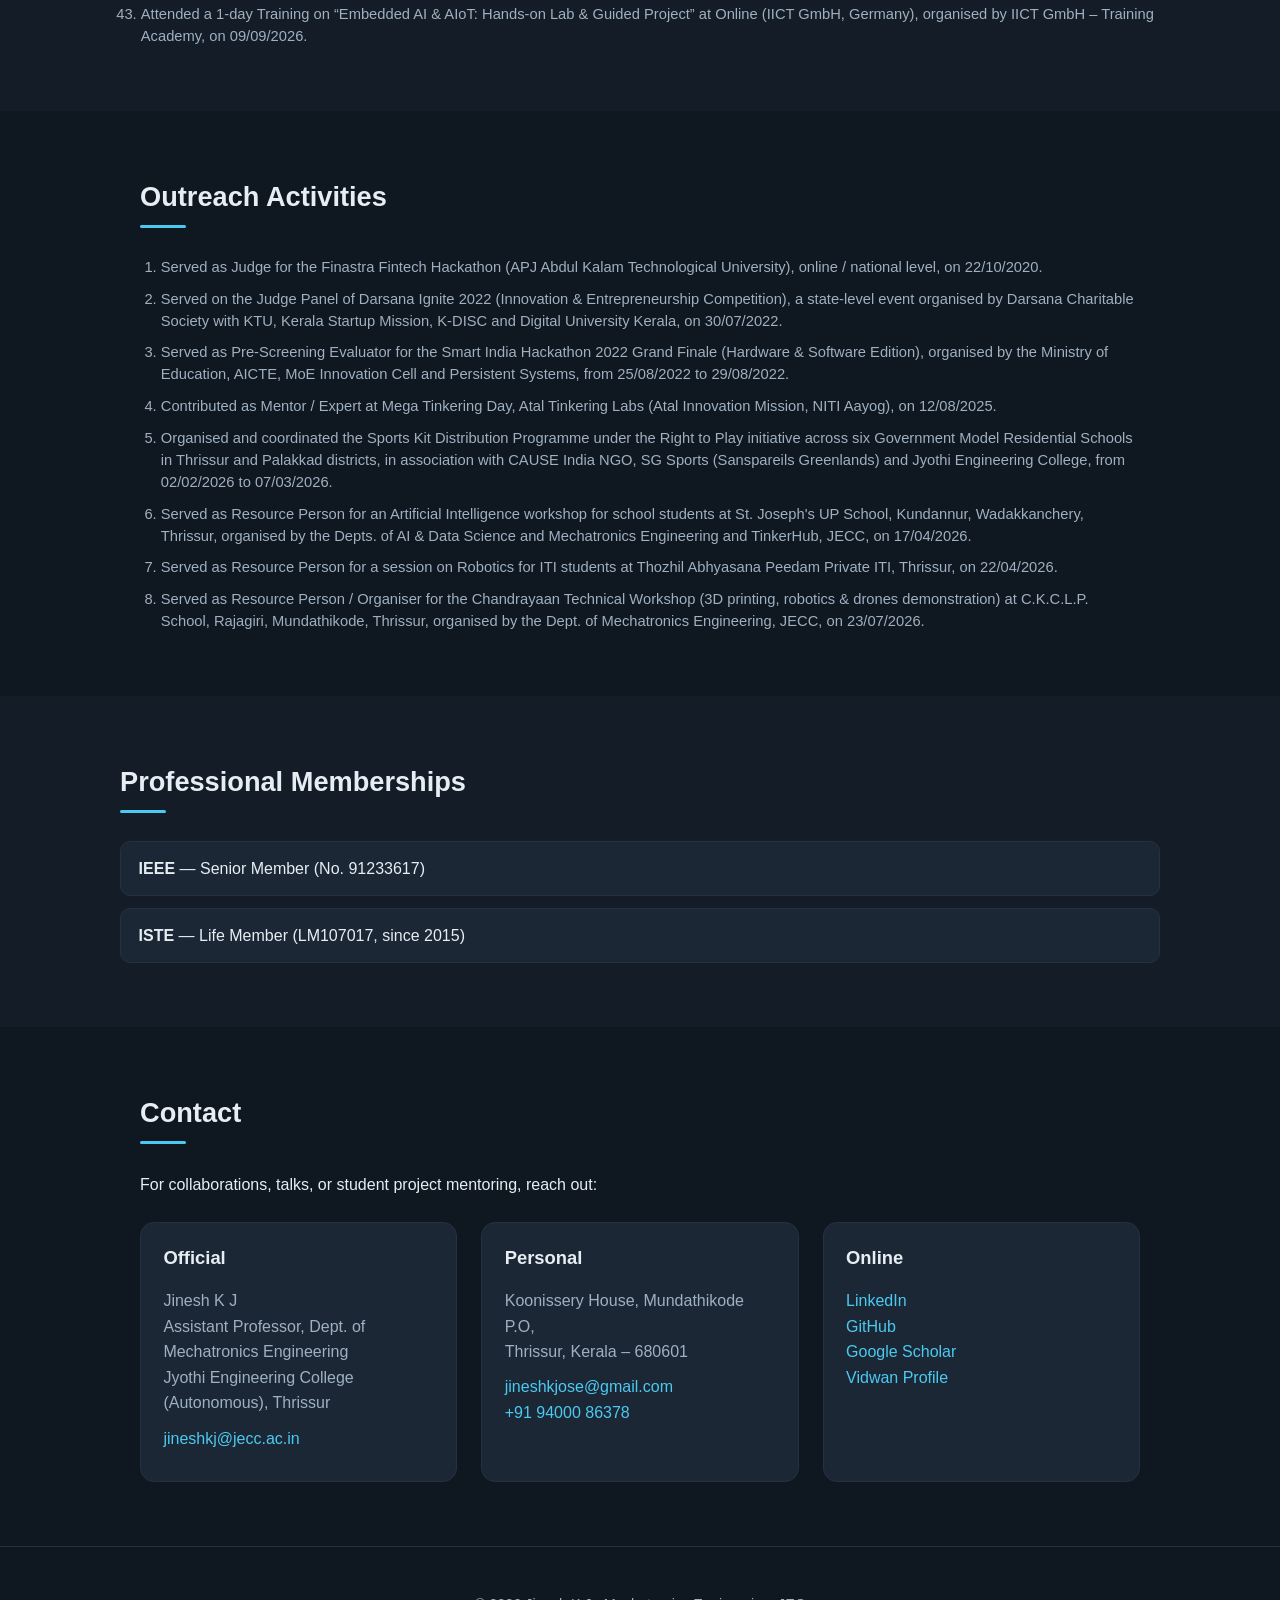
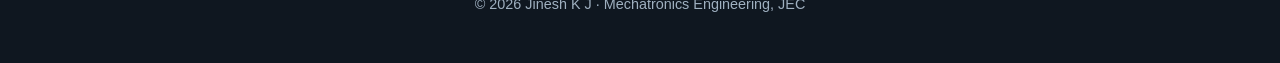
==== commit 986e2f6b: "Add Interaction within JECC section (Karthavya 3.0, ECE Project Expo); reorder Interactions menu Co-" ====
--- a/index.html
+++ b/index.html
@@ -28,11 +28,12 @@
         <li><a href="#achievements">Achievements</a></li>
         <li><a href="#fdp">FDP &amp; Training</a></li>
         <li class="dropdown">
-          <a href="#interaction" class="dropdown-toggle">Interactions ▾</a>
+          <a href="#interaction-jecc" class="dropdown-toggle">Interactions ▾</a>
           <ul class="dropdown-menu">
+            <li><a href="#interaction-jecc">Interaction within JECC</a></li>
             <li><a href="#interaction">Interaction with Outside World</a></li>
+            <li><a href="#outreach">Outreach</a></li>
             <li><a href="#resource-person">Resource Person</a></li>
-            <li><a href="#outreach">Outreach</a></li>
           </ul>
         </li>
         <li><a href="#events">Events</a></li>
@@ -252,6 +253,25 @@
           <h3>Paper Reviewer — AICTA 2026 (4th International Conference on AI, IoT &amp; Data Analytics)</h3>
           <p>Served as a Paper Reviewer for the 4th International Conference on Artificial Intelligence, Computing Technologies, Internet of Things (IoT) and Data Analytics (AICTA 2026), held in hybrid mode on 2–3 October 2026.</p>
           <p class="authors">Organised by the Department of Computer Science and Engineering, National Institute of Technology Silchar, Assam, in association with Mind International Society.</p>
+        </article>
+      </div>
+    </section>
+
+    <!-- INTERACTION WITHIN JECC -->
+    <section id="interaction-jecc" class="section alt">
+      <h2 class="section-title">Interaction within JECC</h2>
+      <div class="cards">
+        <article class="card">
+          <span class="badge">Jury · Jan 2026</span>
+          <h3>Karthavya 3.0 — National Level 48-Hour Hackathon</h3>
+          <p>Served as Jury Member for Karthavya 3.0, a national-level 48-hour hackathon on technical solutions for the Sustainable Development Goals, held from 29 to 31 January 2026.</p>
+          <p class="authors">Organised by the Departments of Mechanical Engineering and Civil Engineering, Jyothi Engineering College (Autonomous), Thrissur.</p>
+        </article>
+        <article class="card">
+          <span class="badge">Judge · Oct 2026</span>
+          <h3>Project Expo — Logic Circuit Design Course</h3>
+          <p>Served as Judge for the Project Expo of the Logic Circuit Design course, evaluating student projects built with digital ICs and logic circuits, held on 16 October 2026.</p>
+          <p class="authors">Organised by the Department of Electronics &amp; Communication Engineering, Jyothi Engineering College (Autonomous), Thrissur.</p>
         </article>
       </div>
     </section>
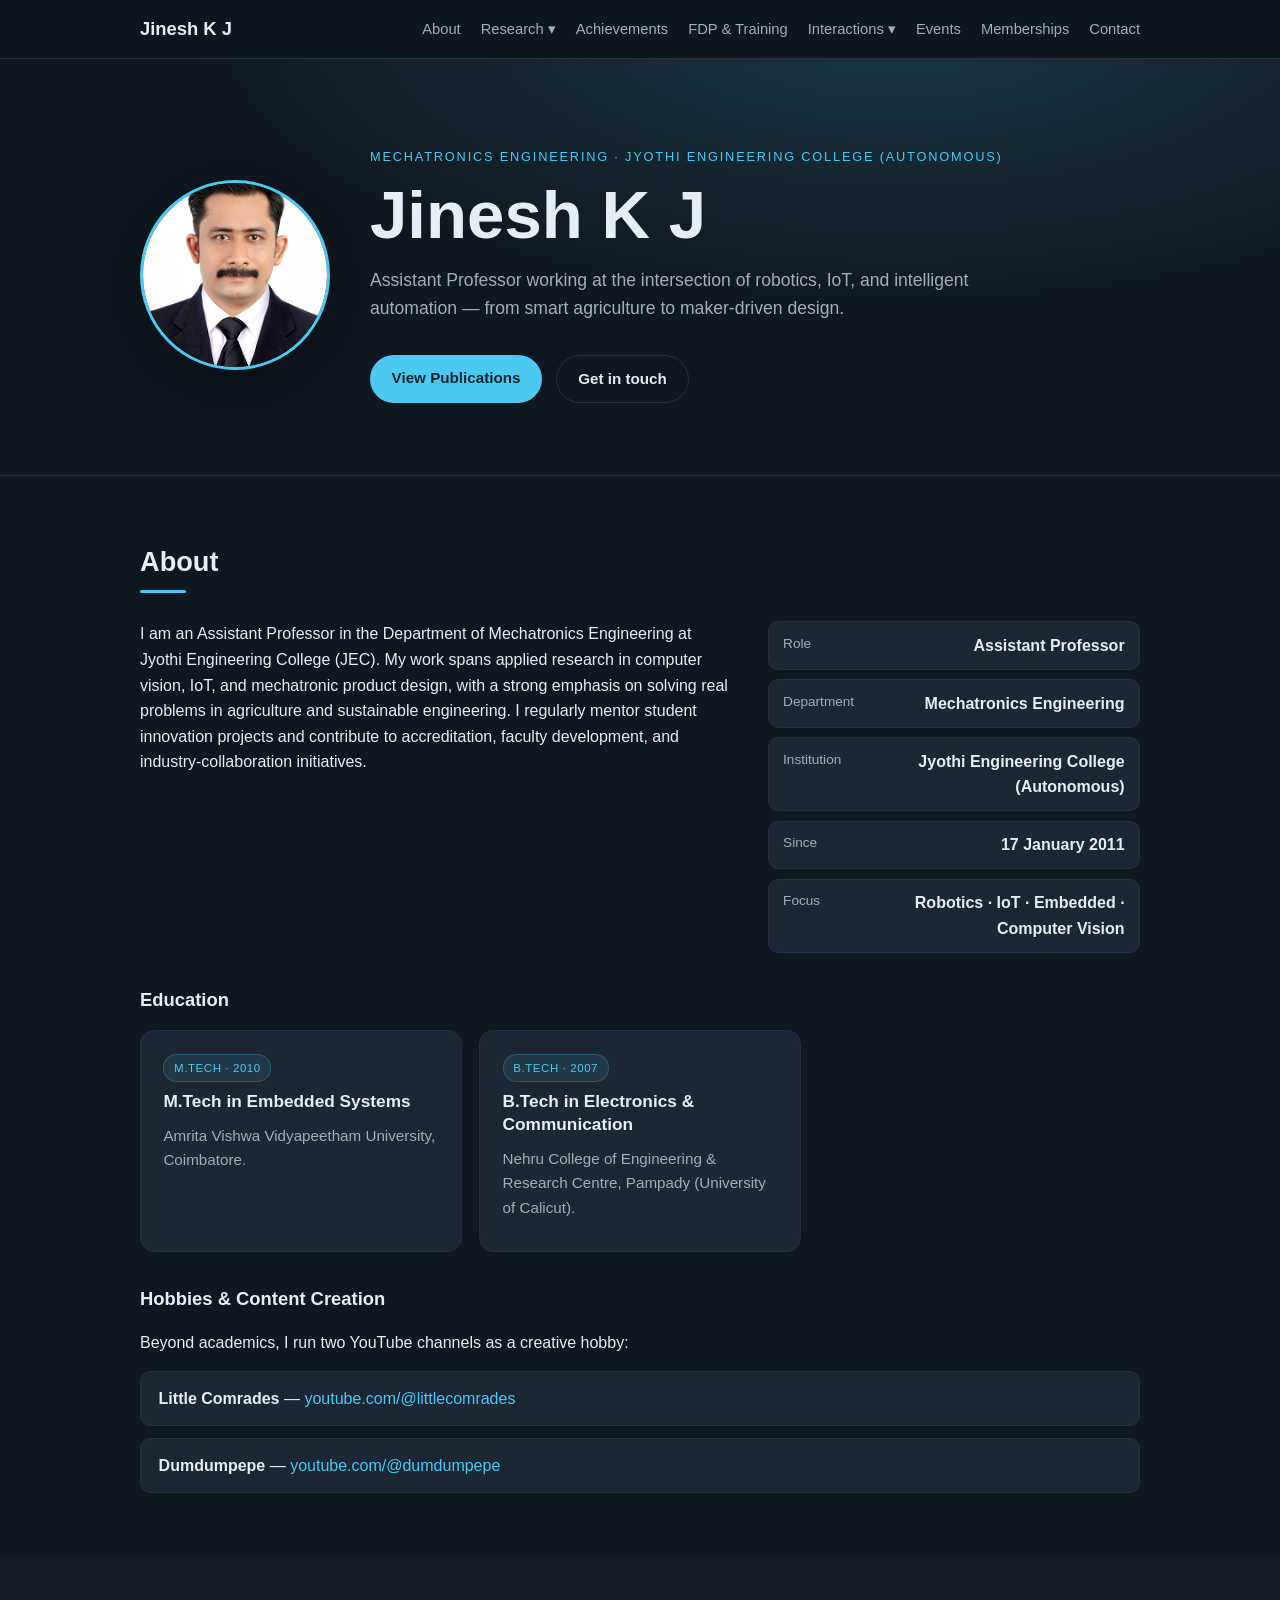
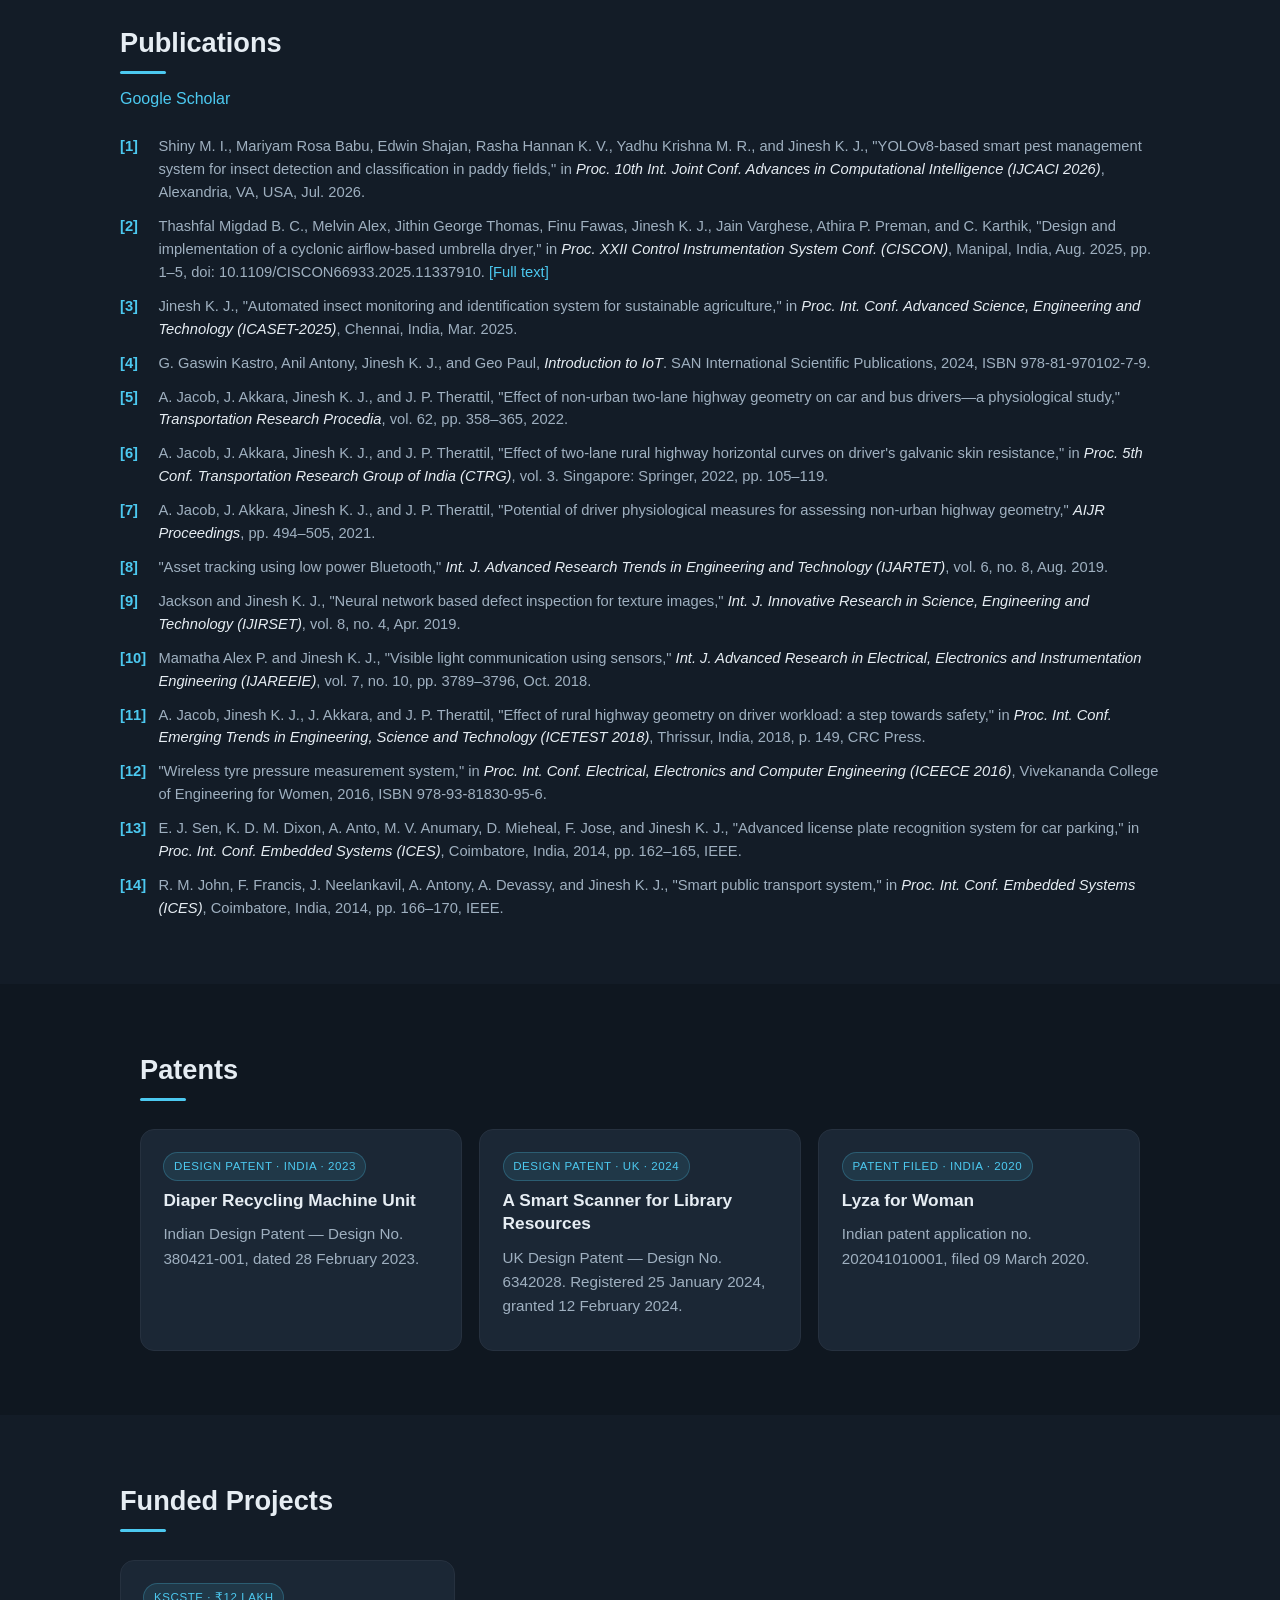
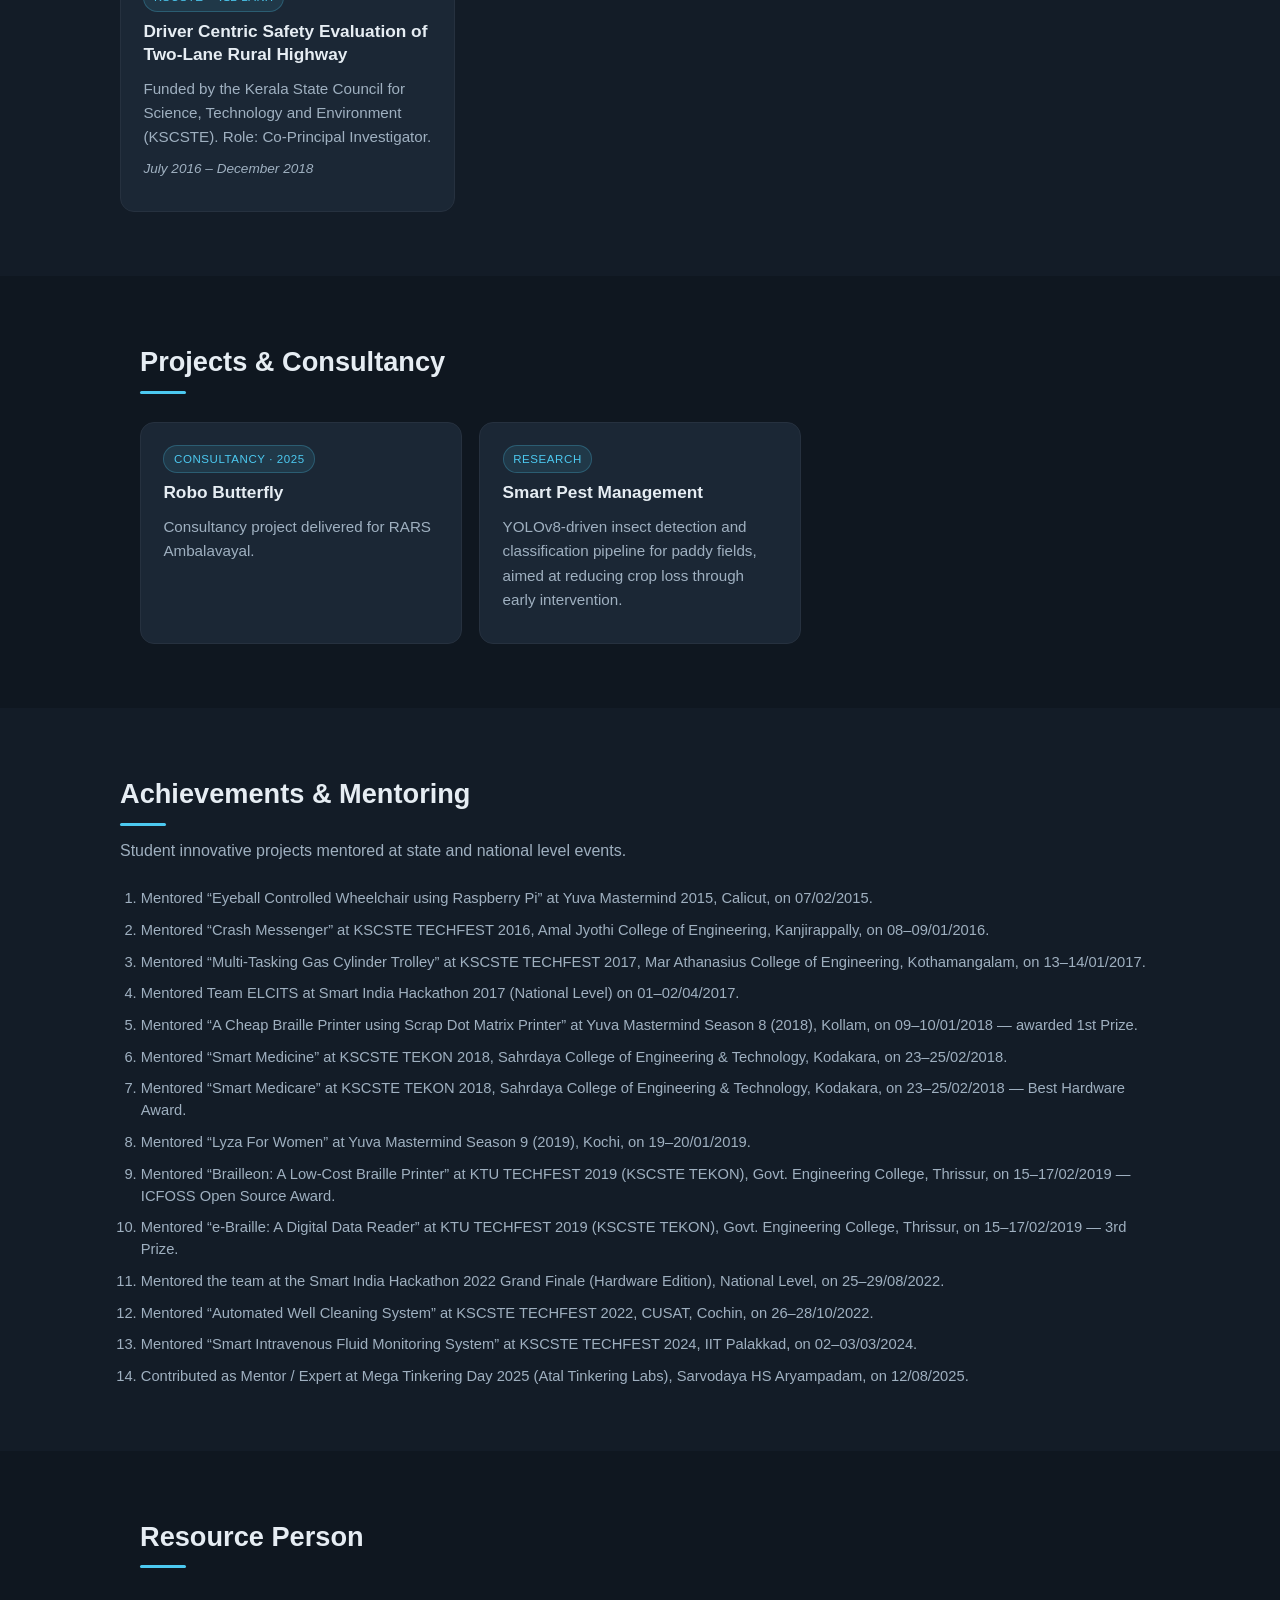
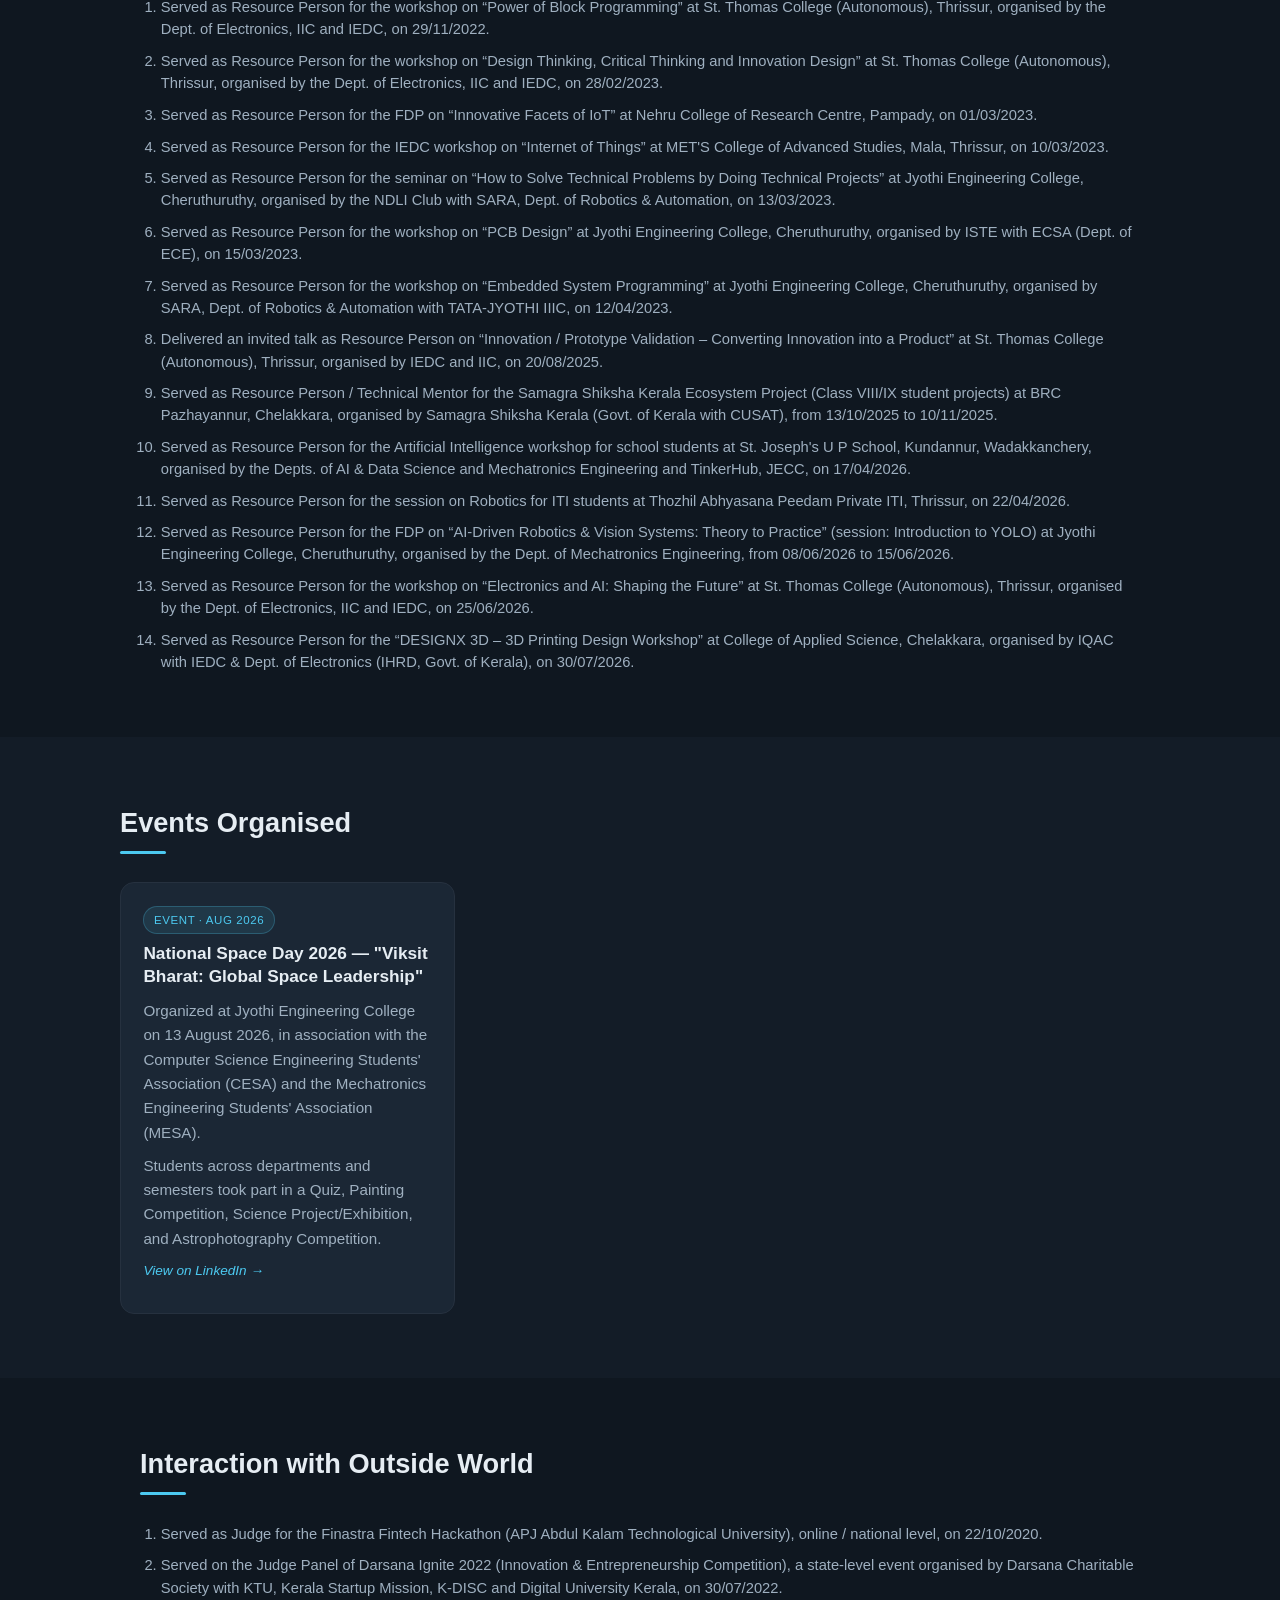
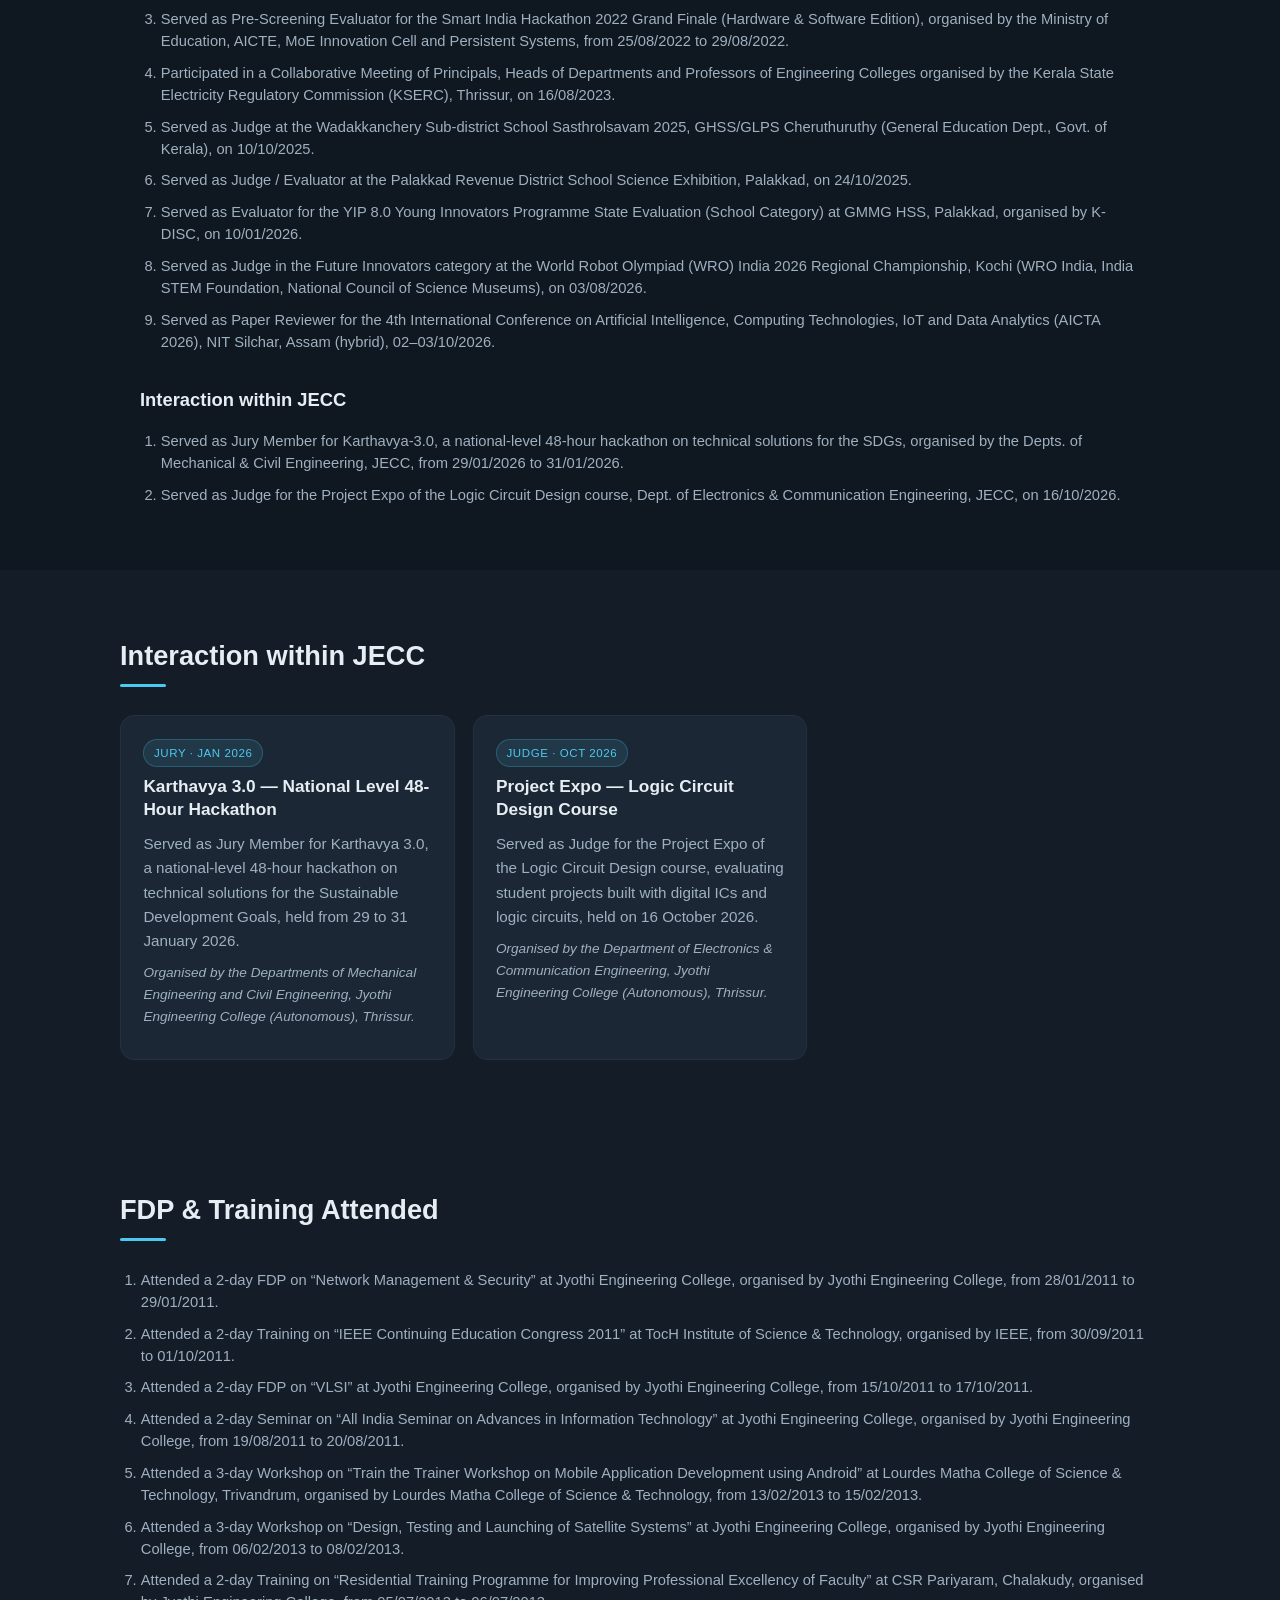
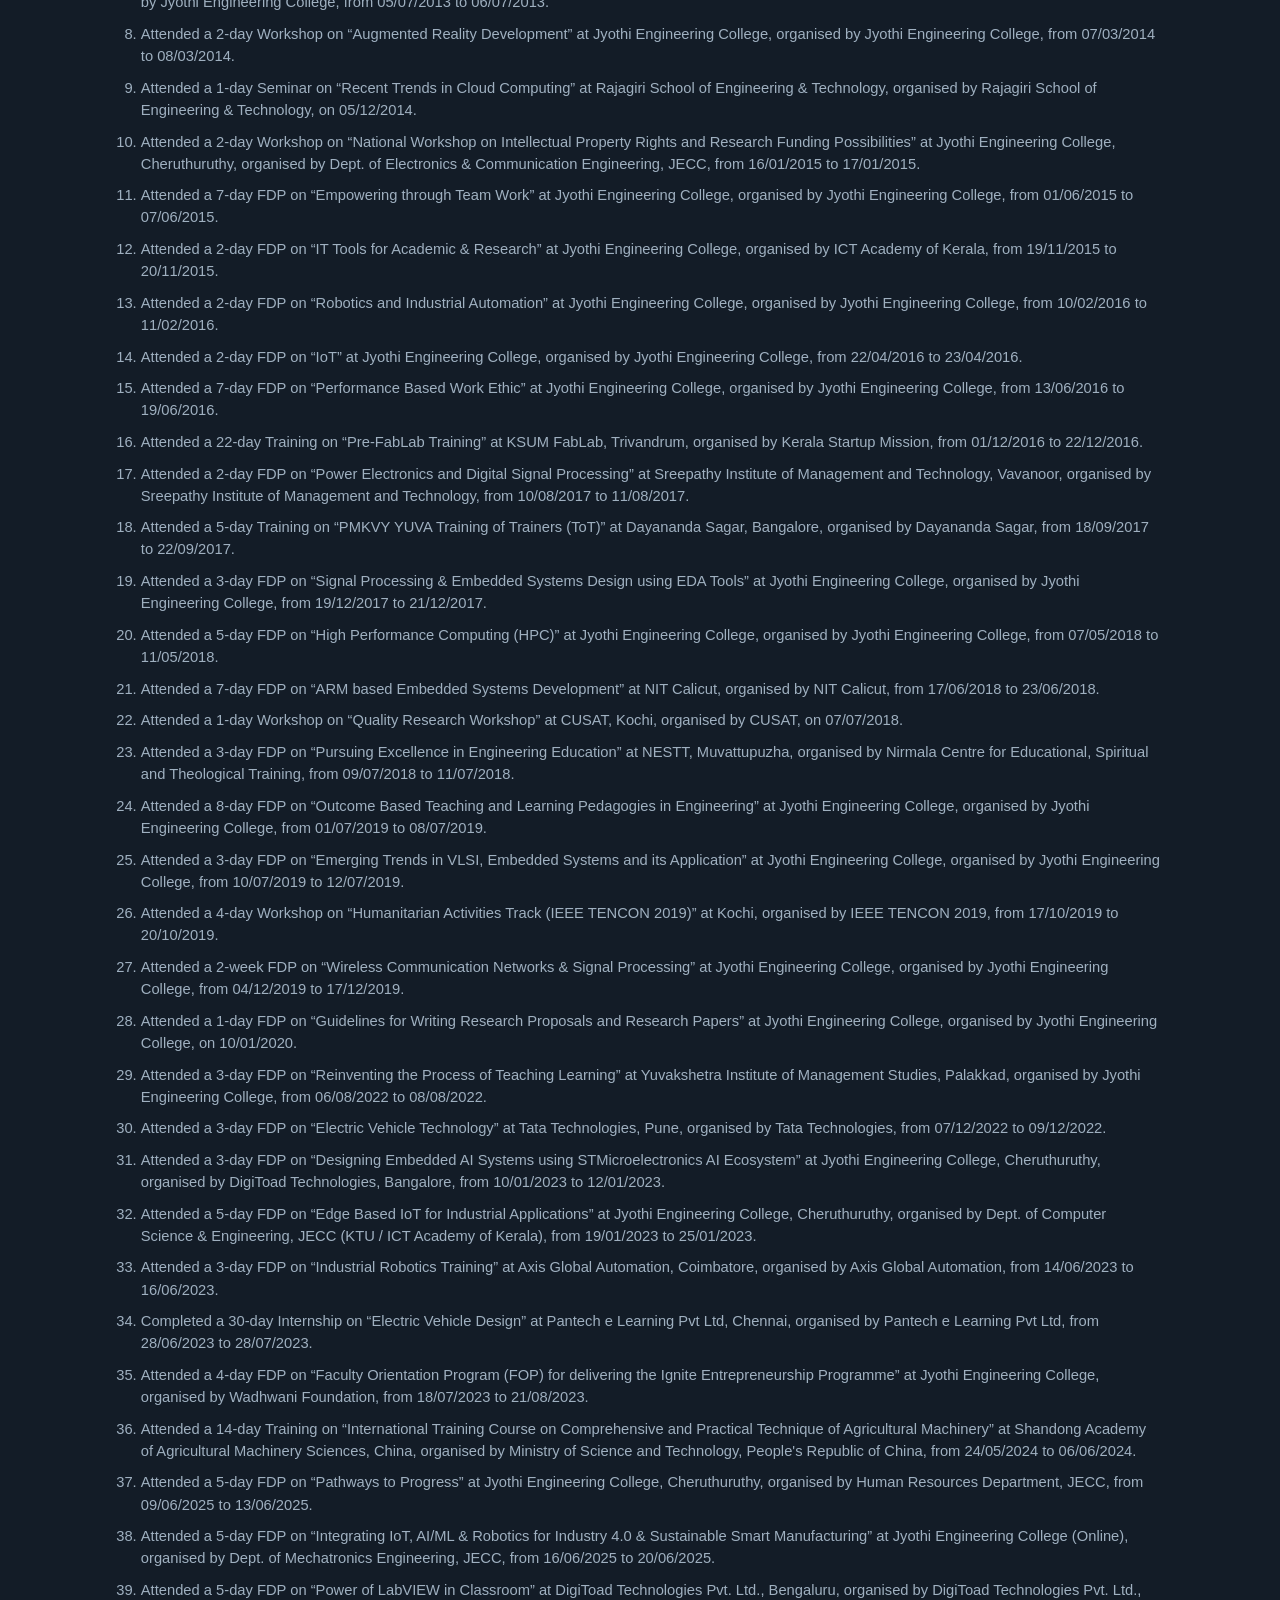
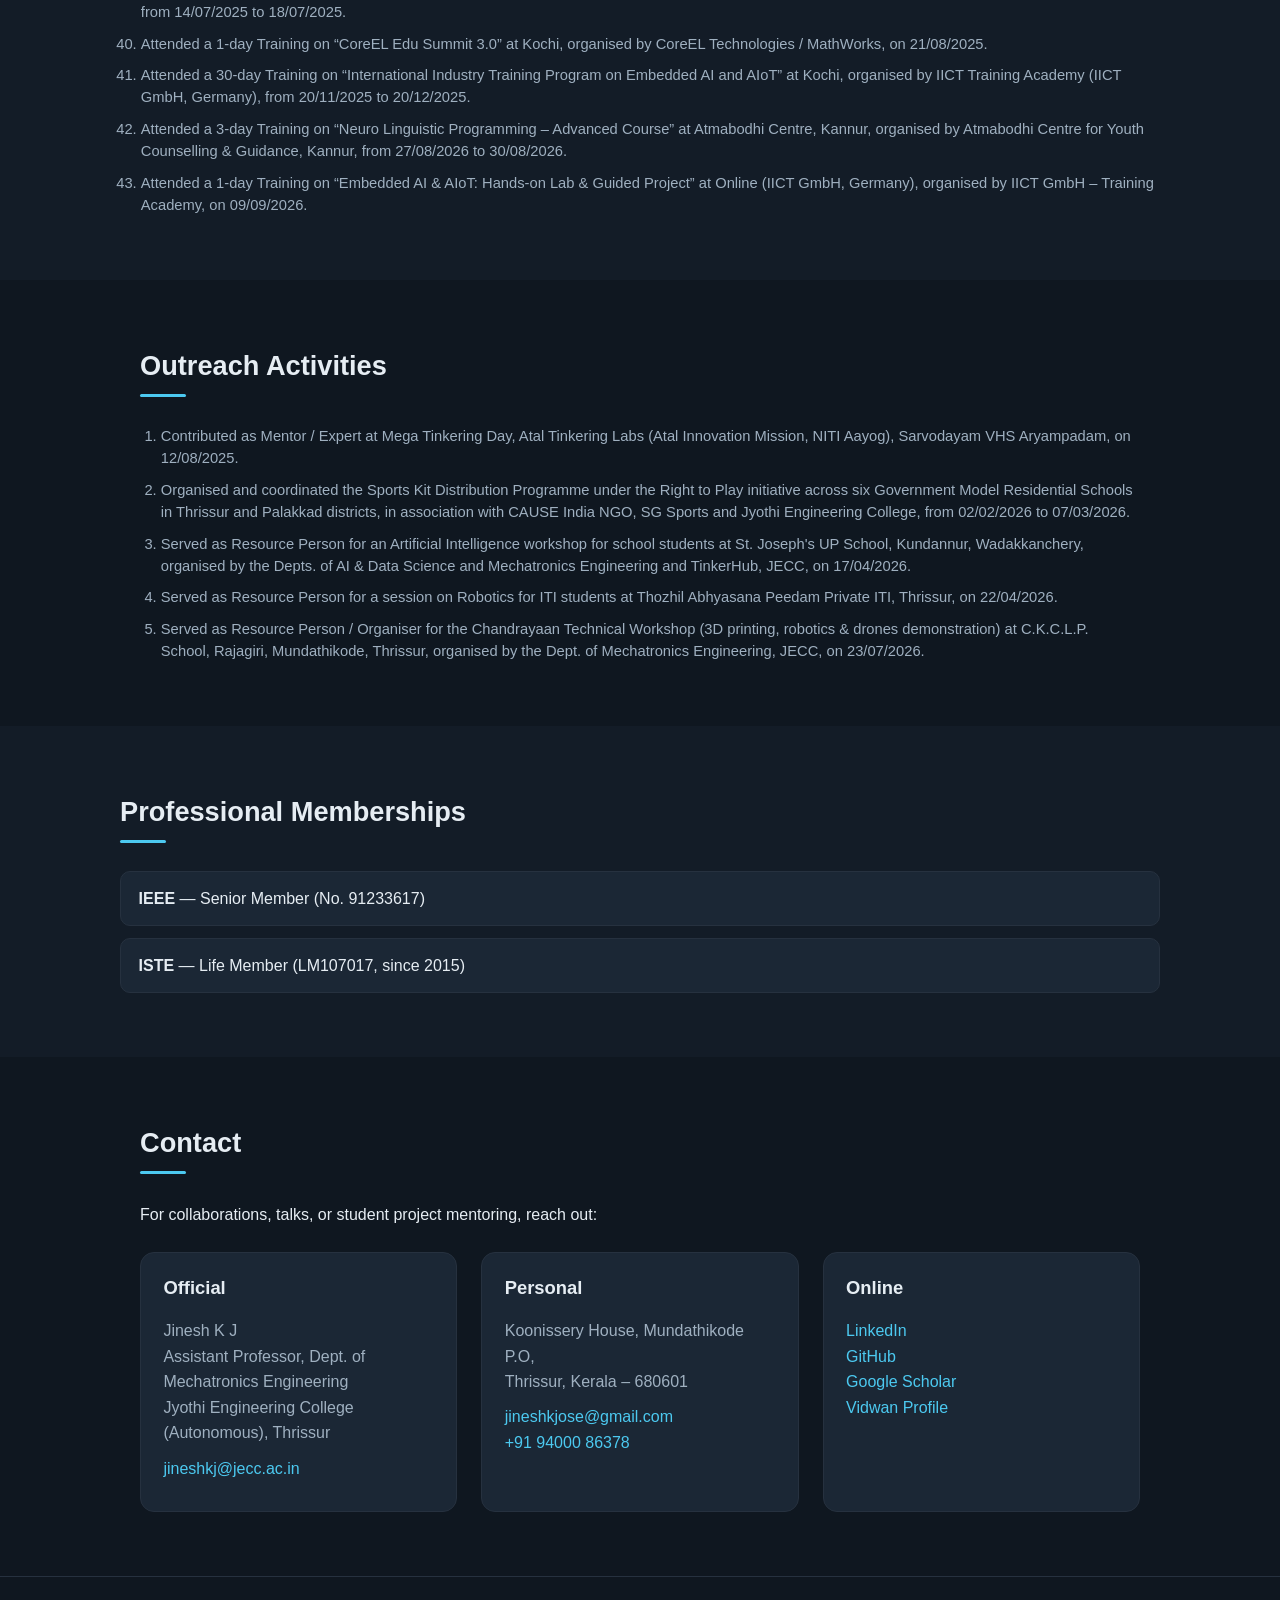
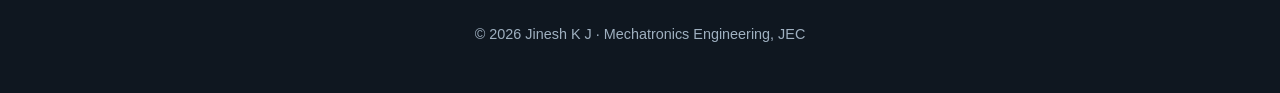
==== commit 3c49dca8: "Sync Interaction (outside world + within JECC) and Outreach from consolidated sheet" ====
--- a/index.html
+++ b/index.html
@@ -241,20 +241,22 @@
     <!-- INTERACTION WITH OUTSIDE WORLD -->
     <section id="interaction" class="section">
       <h2 class="section-title">Interaction with Outside World</h2>
-      <div class="cards">
-        <article class="card">
-          <span class="badge">Judge · Aug 2026</span>
-          <h3>World Robot Olympiad (WRO) India 2026 — Regional Championship</h3>
-          <p>Served as Judge in the Future Innovators category at the WRO India 2026 Regional Championship, held at Kochi on 3 August 2026.</p>
-          <p class="authors">Organised by the India STEM Foundation and the National Council of Science Museums.</p>
-        </article>
-        <article class="card">
-          <span class="badge">Reviewer · Oct 2026</span>
-          <h3>Paper Reviewer — AICTA 2026 (4th International Conference on AI, IoT &amp; Data Analytics)</h3>
-          <p>Served as a Paper Reviewer for the 4th International Conference on Artificial Intelligence, Computing Technologies, Internet of Things (IoT) and Data Analytics (AICTA 2026), held in hybrid mode on 2–3 October 2026.</p>
-          <p class="authors">Organised by the Department of Computer Science and Engineering, National Institute of Technology Silchar, Assam, in association with Mind International Society.</p>
-        </article>
-      </div>
+      <ol class="fdp-list">
+        <li>Served as Judge for the Finastra Fintech Hackathon (APJ Abdul Kalam Technological University), online / national level, on 22/10/2020.</li>
+        <li>Served on the Judge Panel of Darsana Ignite 2022 (Innovation & Entrepreneurship Competition), a state-level event organised by Darsana Charitable Society with KTU, Kerala Startup Mission, K-DISC and Digital University Kerala, on 30/07/2022.</li>
+        <li>Served as Pre-Screening Evaluator for the Smart India Hackathon 2022 Grand Finale (Hardware & Software Edition), organised by the Ministry of Education, AICTE, MoE Innovation Cell and Persistent Systems, from 25/08/2022 to 29/08/2022.</li>
+        <li>Participated in a Collaborative Meeting of Principals, Heads of Departments and Professors of Engineering Colleges organised by the Kerala State Electricity Regulatory Commission (KSERC), Thrissur, on 16/08/2023.</li>
+        <li>Served as Judge at the Wadakkanchery Sub-district School Sasthrolsavam 2025, GHSS/GLPS Cheruthuruthy (General Education Dept., Govt. of Kerala), on 10/10/2025.</li>
+        <li>Served as Judge / Evaluator at the Palakkad Revenue District School Science Exhibition, Palakkad, on 24/10/2025.</li>
+        <li>Served as Evaluator for the YIP 8.0 Young Innovators Programme State Evaluation (School Category) at GMMG HSS, Palakkad, organised by K-DISC, on 10/01/2026.</li>
+        <li>Served as Judge in the Future Innovators category at the World Robot Olympiad (WRO) India 2026 Regional Championship, Kochi (WRO India, India STEM Foundation, National Council of Science Museums), on 03/08/2026.</li>
+        <li>Served as Paper Reviewer for the 4th International Conference on Artificial Intelligence, Computing Technologies, IoT and Data Analytics (AICTA 2026), NIT Silchar, Assam (hybrid), 02–03/10/2026.</li>
+      </ol>
+      <h3 class="subhead">Interaction within JECC</h3>
+      <ol class="fdp-list">
+        <li>Served as Jury Member for Karthavya-3.0, a national-level 48-hour hackathon on technical solutions for the SDGs, organised by the Depts. of Mechanical & Civil Engineering, JECC, from 29/01/2026 to 31/01/2026.</li>
+        <li>Served as Judge for the Project Expo of the Logic Circuit Design course, Dept. of Electronics & Communication Engineering, JECC, on 16/10/2026.</li>
+      </ol>
     </section>
 
     <!-- INTERACTION WITHIN JECC -->
@@ -329,13 +331,10 @@
     <!-- OUTREACH -->
     <section id="outreach" class="section">
       <h2 class="section-title">Outreach Activities</h2>
-      <ol class="fdp-list">
-        <li>Served as Judge for the Finastra Fintech Hackathon (APJ Abdul Kalam Technological University), online / national level, on 22/10/2020.</li>
-        <li>Served on the Judge Panel of Darsana Ignite 2022 (Innovation & Entrepreneurship Competition), a state-level event organised by Darsana Charitable Society with KTU, Kerala Startup Mission, K-DISC and Digital University Kerala, on 30/07/2022.</li>
-        <li>Served as Pre-Screening Evaluator for the Smart India Hackathon 2022 Grand Finale (Hardware & Software Edition), organised by the Ministry of Education, AICTE, MoE Innovation Cell and Persistent Systems, from 25/08/2022 to 29/08/2022.</li>
-        <li>Contributed as Mentor / Expert at Mega Tinkering Day, Atal Tinkering Labs (Atal Innovation Mission, NITI Aayog), on 12/08/2025.</li>
-        <li>Organised and coordinated the Sports Kit Distribution Programme under the Right to Play initiative across six Government Model Residential Schools in Thrissur and Palakkad districts, in association with CAUSE India NGO, SG Sports (Sanspareils Greenlands) and Jyothi Engineering College, from 02/02/2026 to 07/03/2026.</li>
-        <li>Served as Resource Person for an Artificial Intelligence workshop for school students at St. Joseph's UP School, Kundannur, Wadakkanchery, Thrissur, organised by the Depts. of AI & Data Science and Mechatronics Engineering and TinkerHub, JECC, on 17/04/2026.</li>
+            <ol class="fdp-list">
+        <li>Contributed as Mentor / Expert at Mega Tinkering Day, Atal Tinkering Labs (Atal Innovation Mission, NITI Aayog), Sarvodayam VHS Aryampadam, on 12/08/2025.</li>
+        <li>Organised and coordinated the Sports Kit Distribution Programme under the Right to Play initiative across six Government Model Residential Schools in Thrissur and Palakkad districts, in association with CAUSE India NGO, SG Sports and Jyothi Engineering College, from 02/02/2026 to 07/03/2026.</li>
+        <li>Served as Resource Person for an Artificial Intelligence workshop for school students at St. Joseph's UP School, Kundannur, Wadakkanchery, organised by the Depts. of AI & Data Science and Mechatronics Engineering and TinkerHub, JECC, on 17/04/2026.</li>
         <li>Served as Resource Person for a session on Robotics for ITI students at Thozhil Abhyasana Peedam Private ITI, Thrissur, on 22/04/2026.</li>
         <li>Served as Resource Person / Organiser for the Chandrayaan Technical Workshop (3D printing, robotics & drones demonstration) at C.K.C.L.P. School, Rajagiri, Mundathikode, Thrissur, organised by the Dept. of Mechatronics Engineering, JECC, on 23/07/2026.</li>
       </ol>
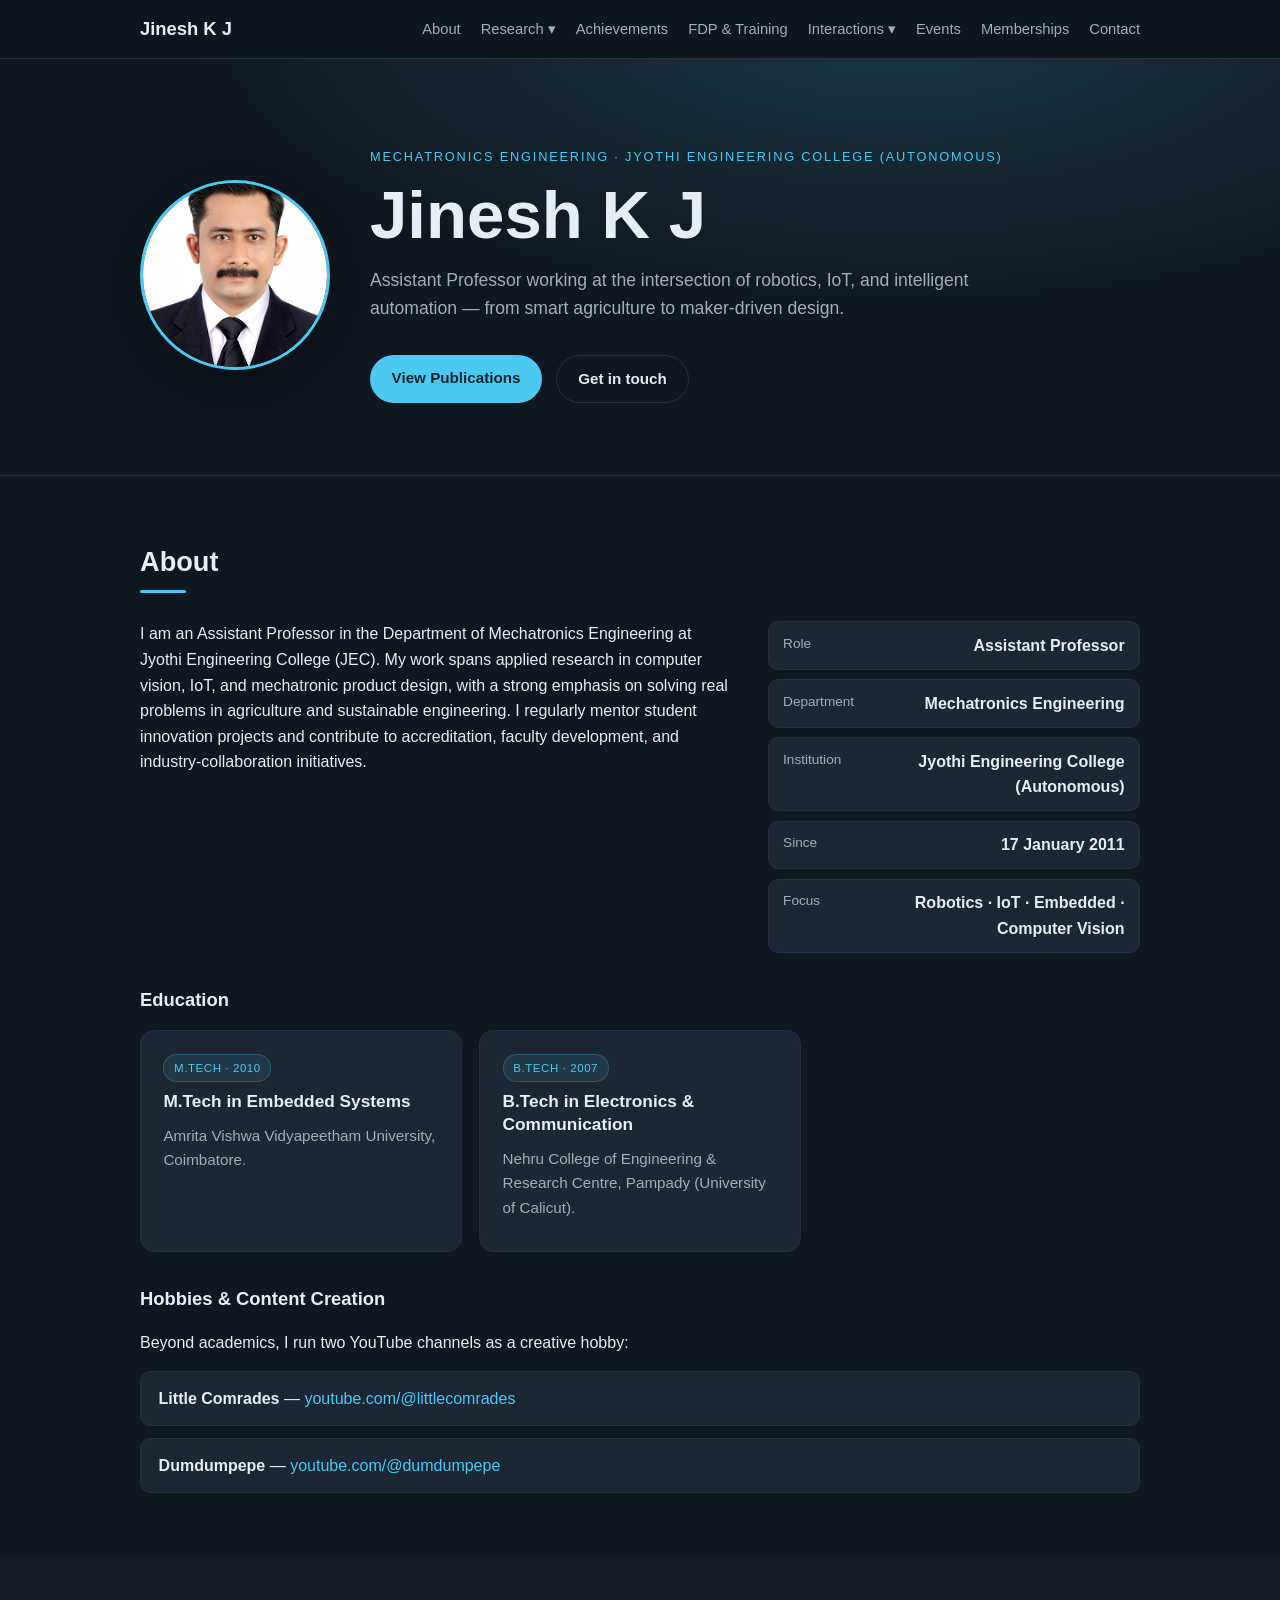
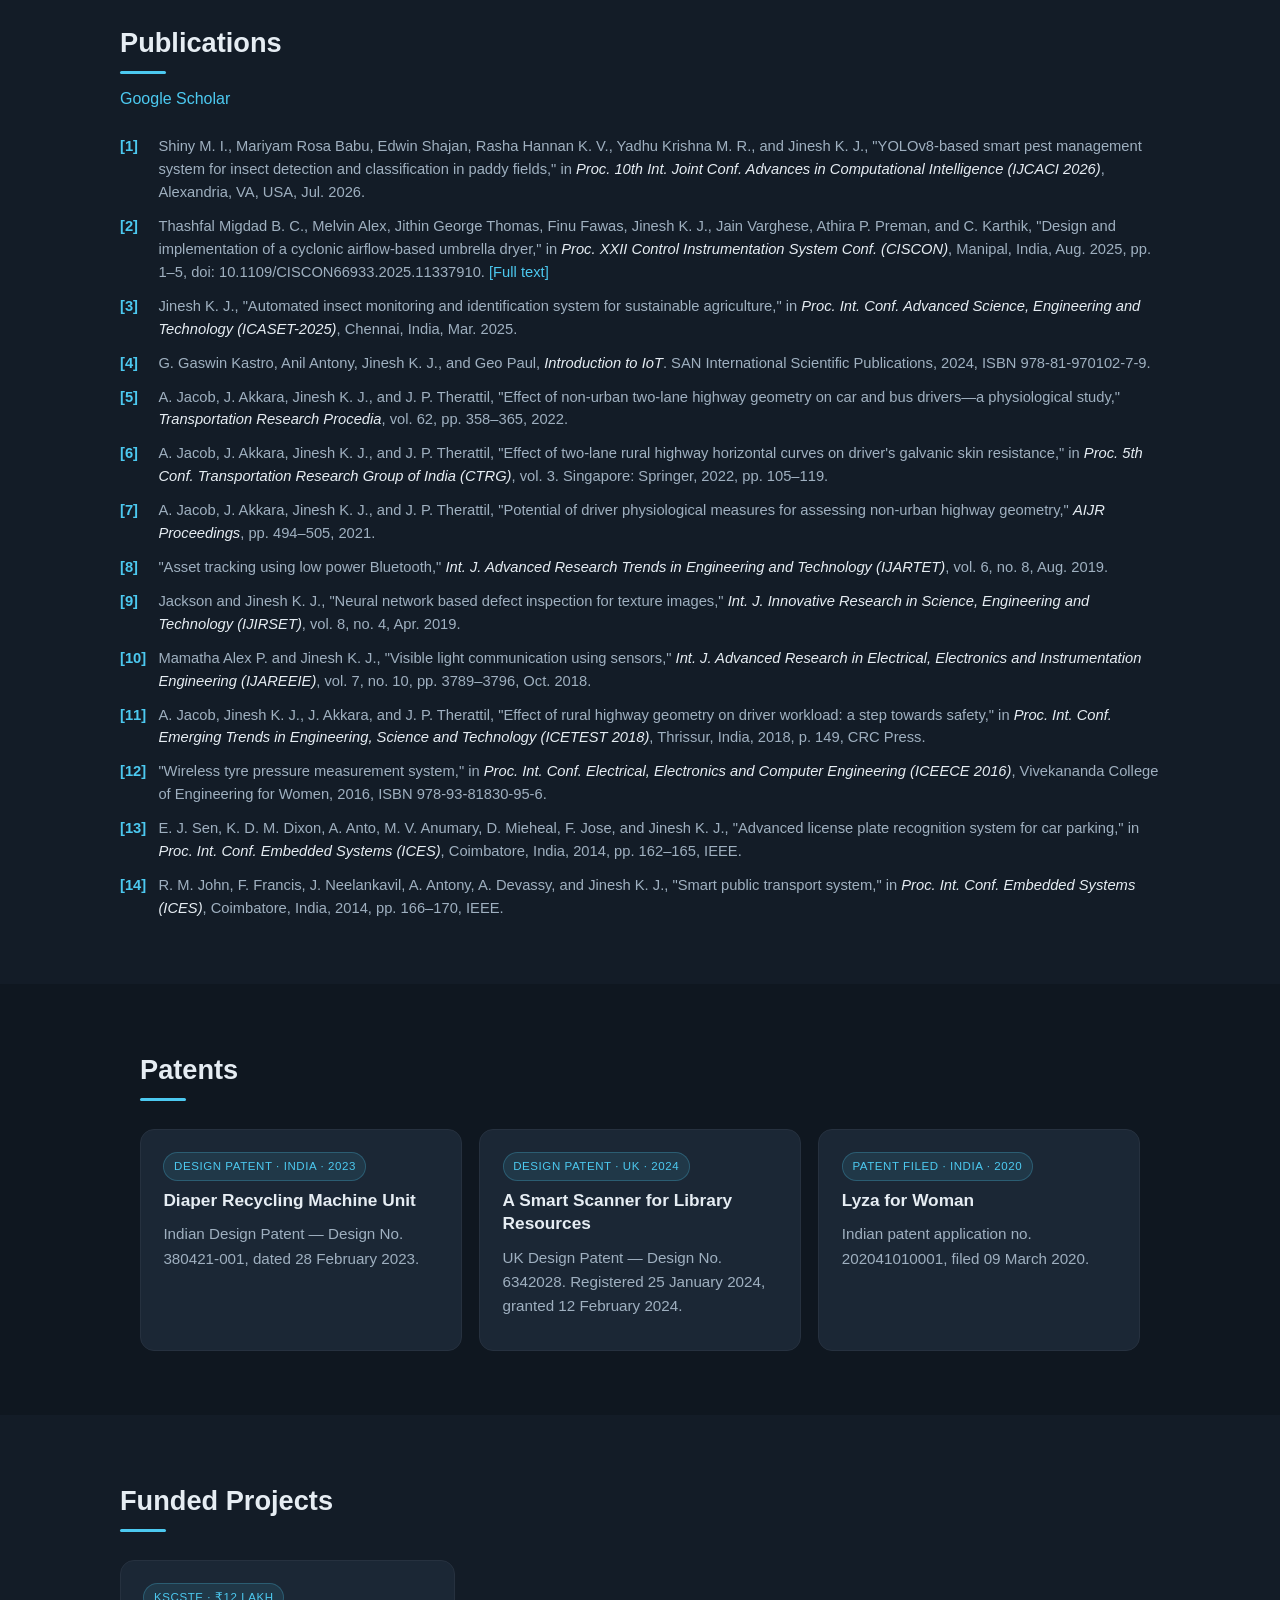
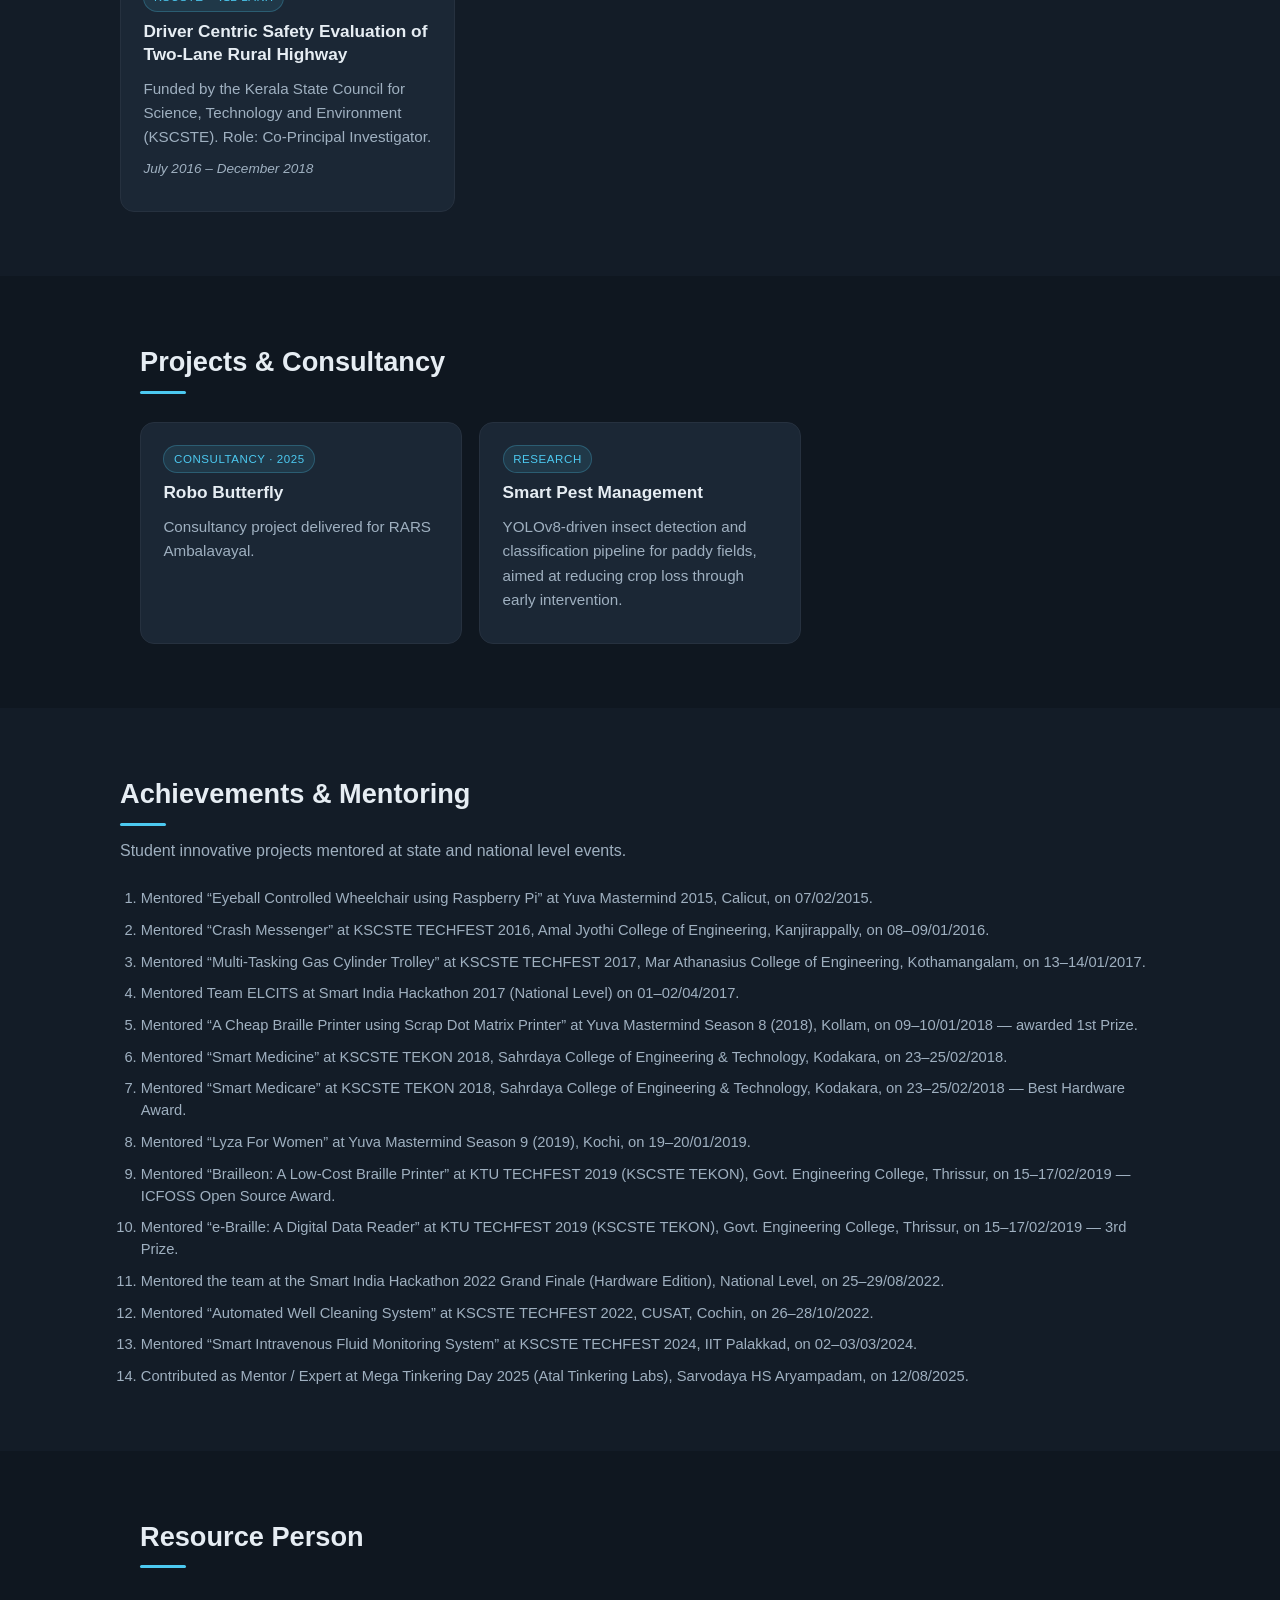
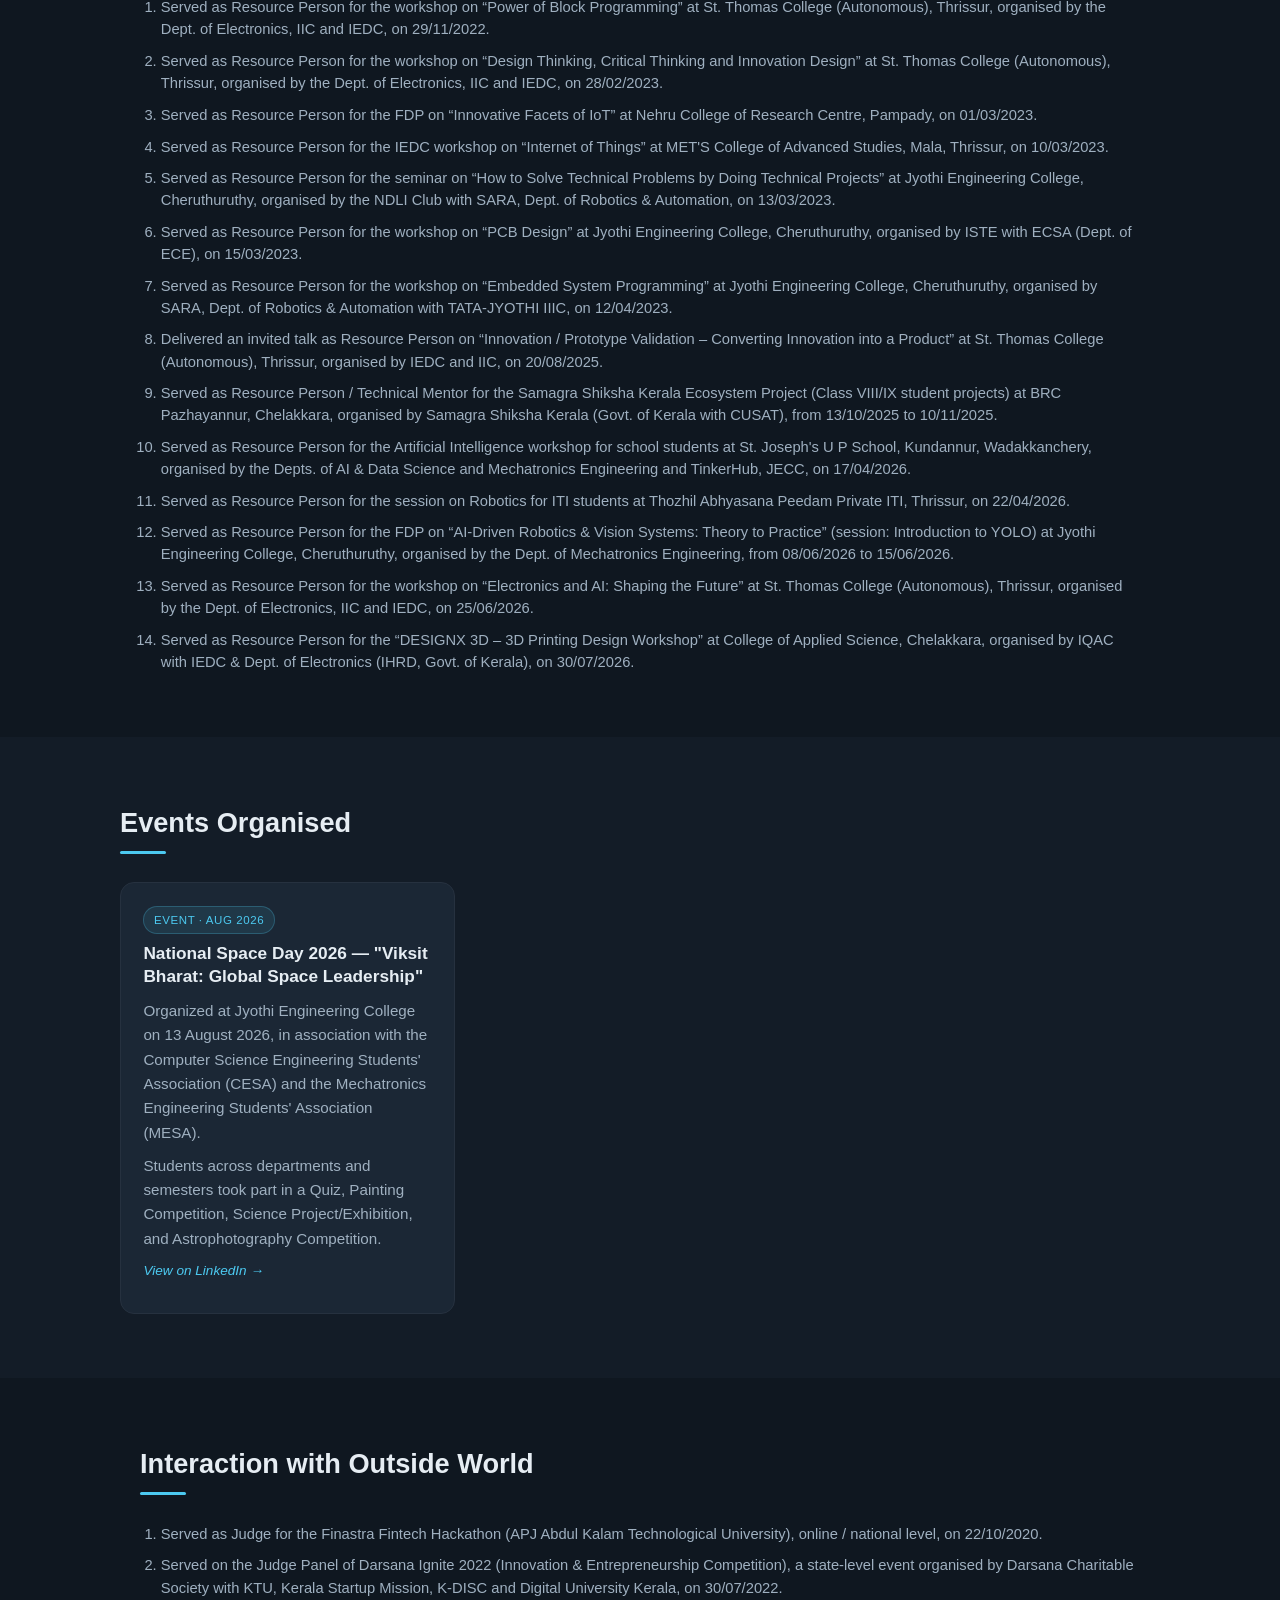
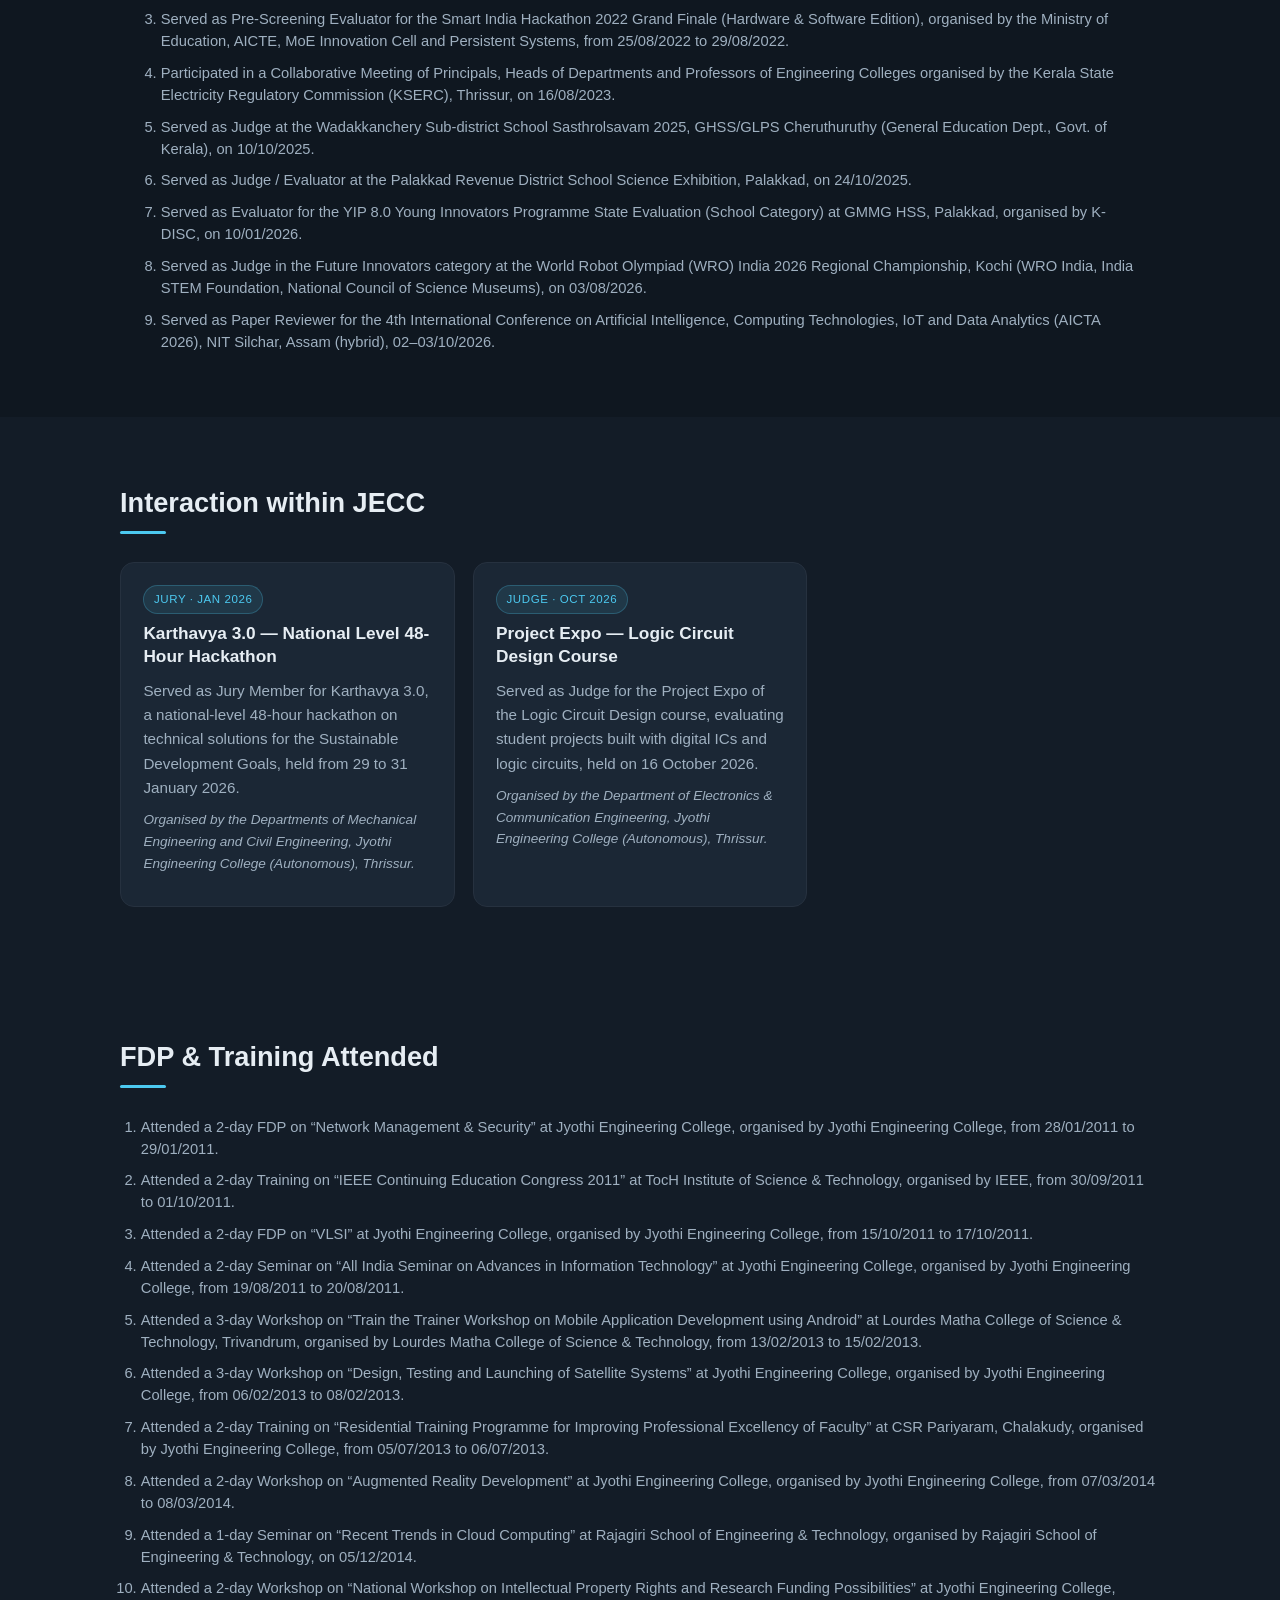
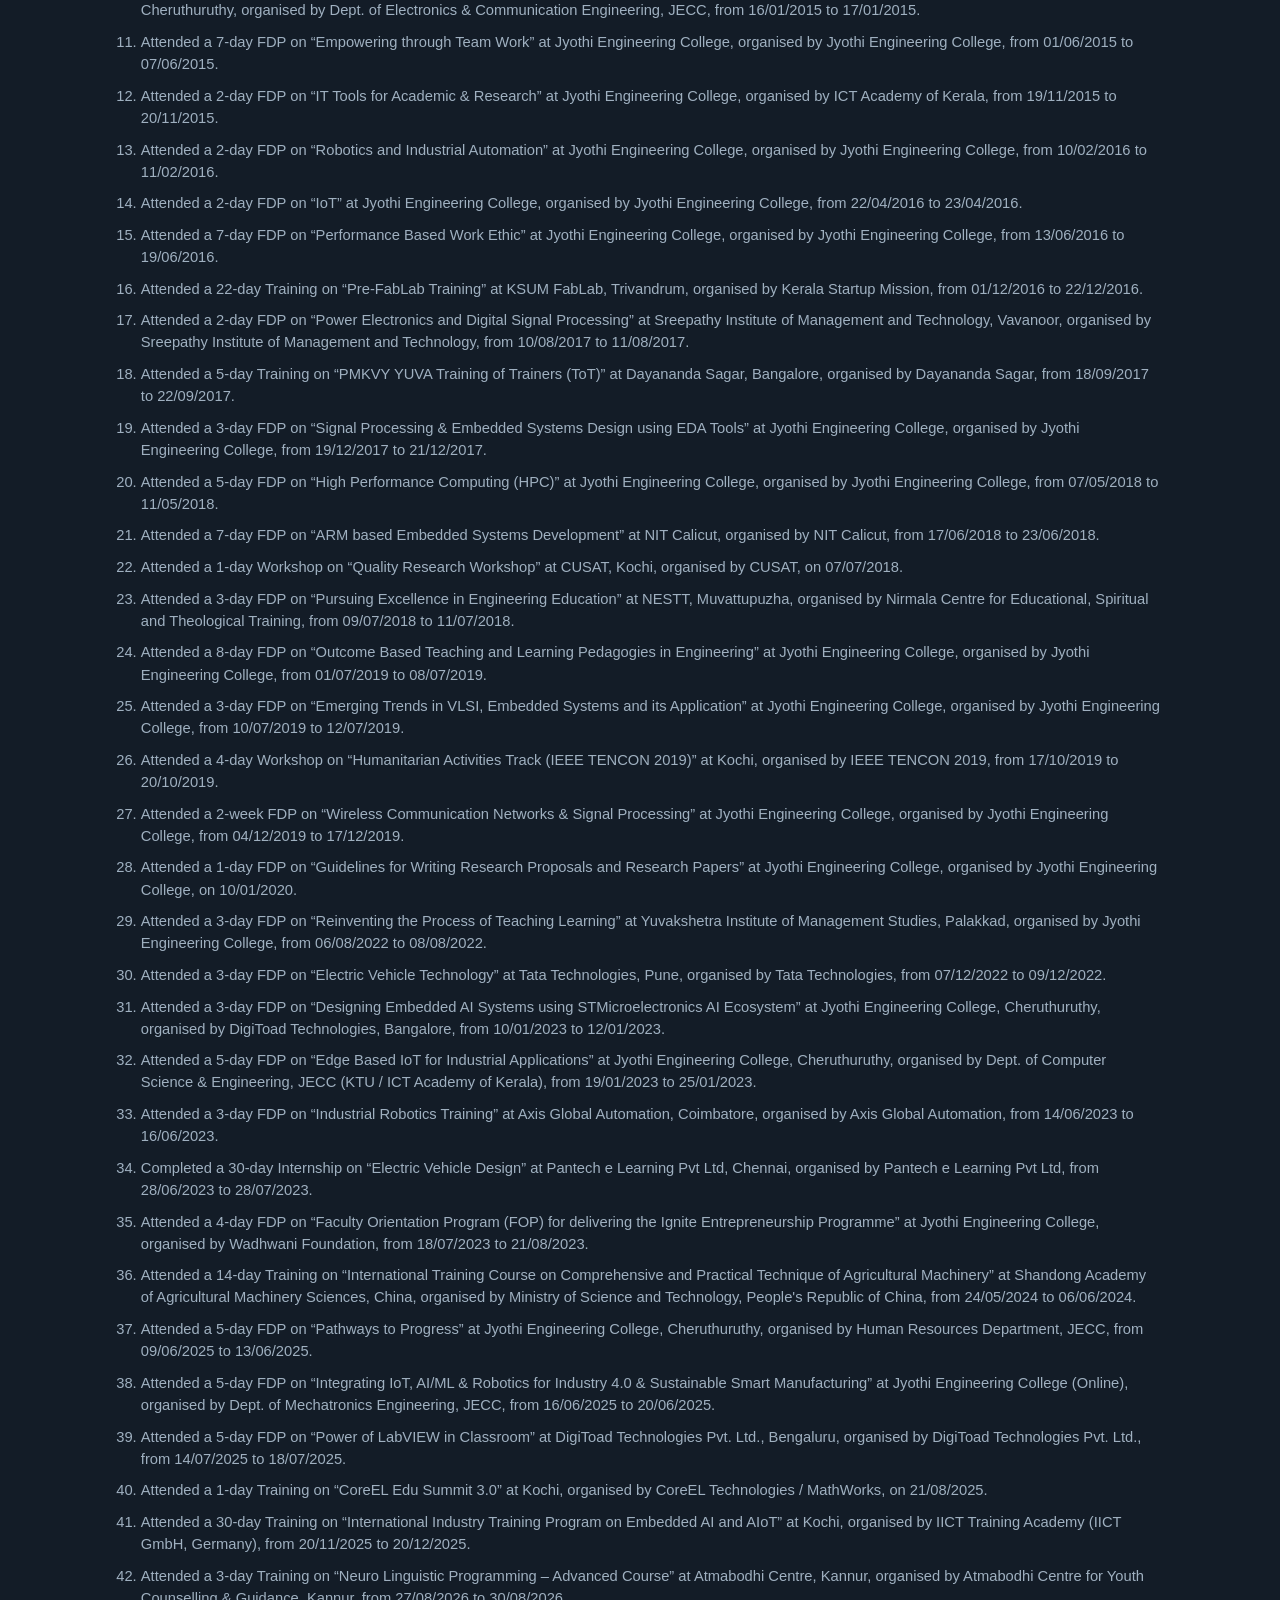
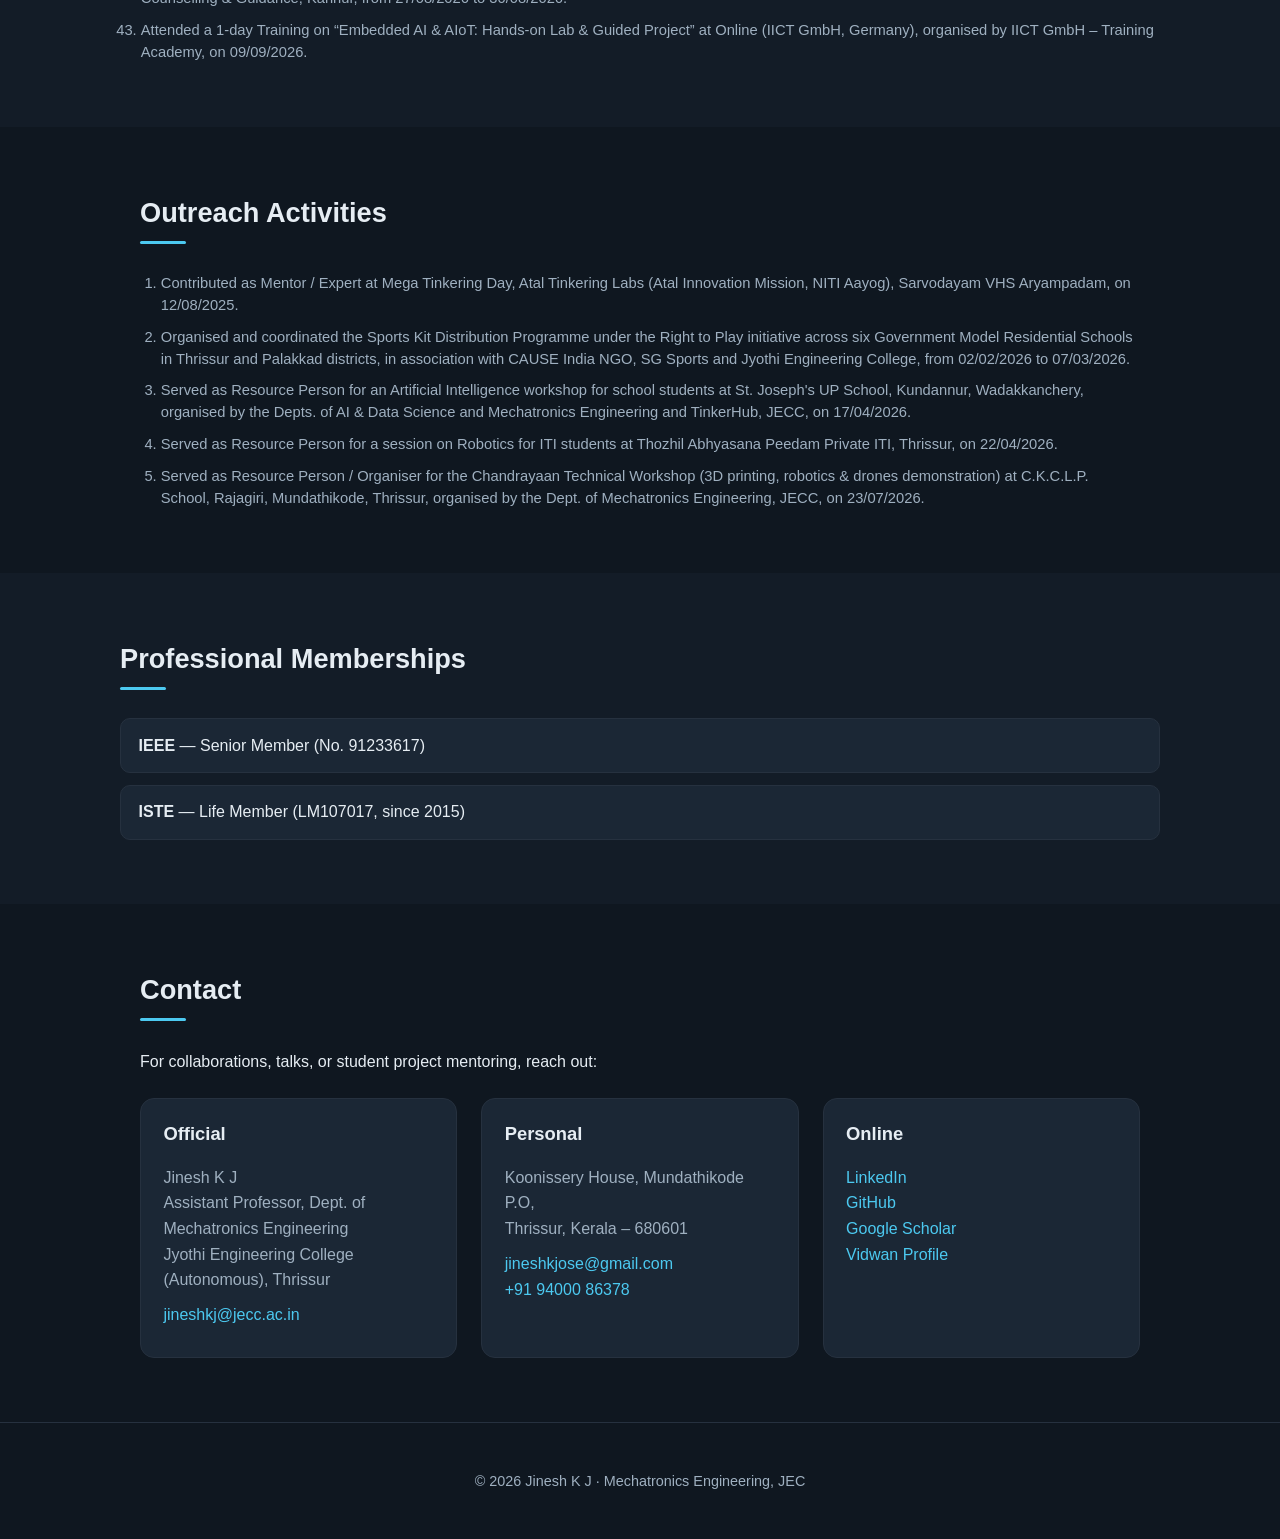
==== commit a6109987: "Remove duplicate Interaction within JECC list (keep card section)" ====
--- a/index.html
+++ b/index.html
@@ -251,11 +251,6 @@
         <li>Served as Evaluator for the YIP 8.0 Young Innovators Programme State Evaluation (School Category) at GMMG HSS, Palakkad, organised by K-DISC, on 10/01/2026.</li>
         <li>Served as Judge in the Future Innovators category at the World Robot Olympiad (WRO) India 2026 Regional Championship, Kochi (WRO India, India STEM Foundation, National Council of Science Museums), on 03/08/2026.</li>
         <li>Served as Paper Reviewer for the 4th International Conference on Artificial Intelligence, Computing Technologies, IoT and Data Analytics (AICTA 2026), NIT Silchar, Assam (hybrid), 02–03/10/2026.</li>
-      </ol>
-      <h3 class="subhead">Interaction within JECC</h3>
-      <ol class="fdp-list">
-        <li>Served as Jury Member for Karthavya-3.0, a national-level 48-hour hackathon on technical solutions for the SDGs, organised by the Depts. of Mechanical & Civil Engineering, JECC, from 29/01/2026 to 31/01/2026.</li>
-        <li>Served as Judge for the Project Expo of the Logic Circuit Design course, Dept. of Electronics & Communication Engineering, JECC, on 16/10/2026.</li>
       </ol>
     </section>
 
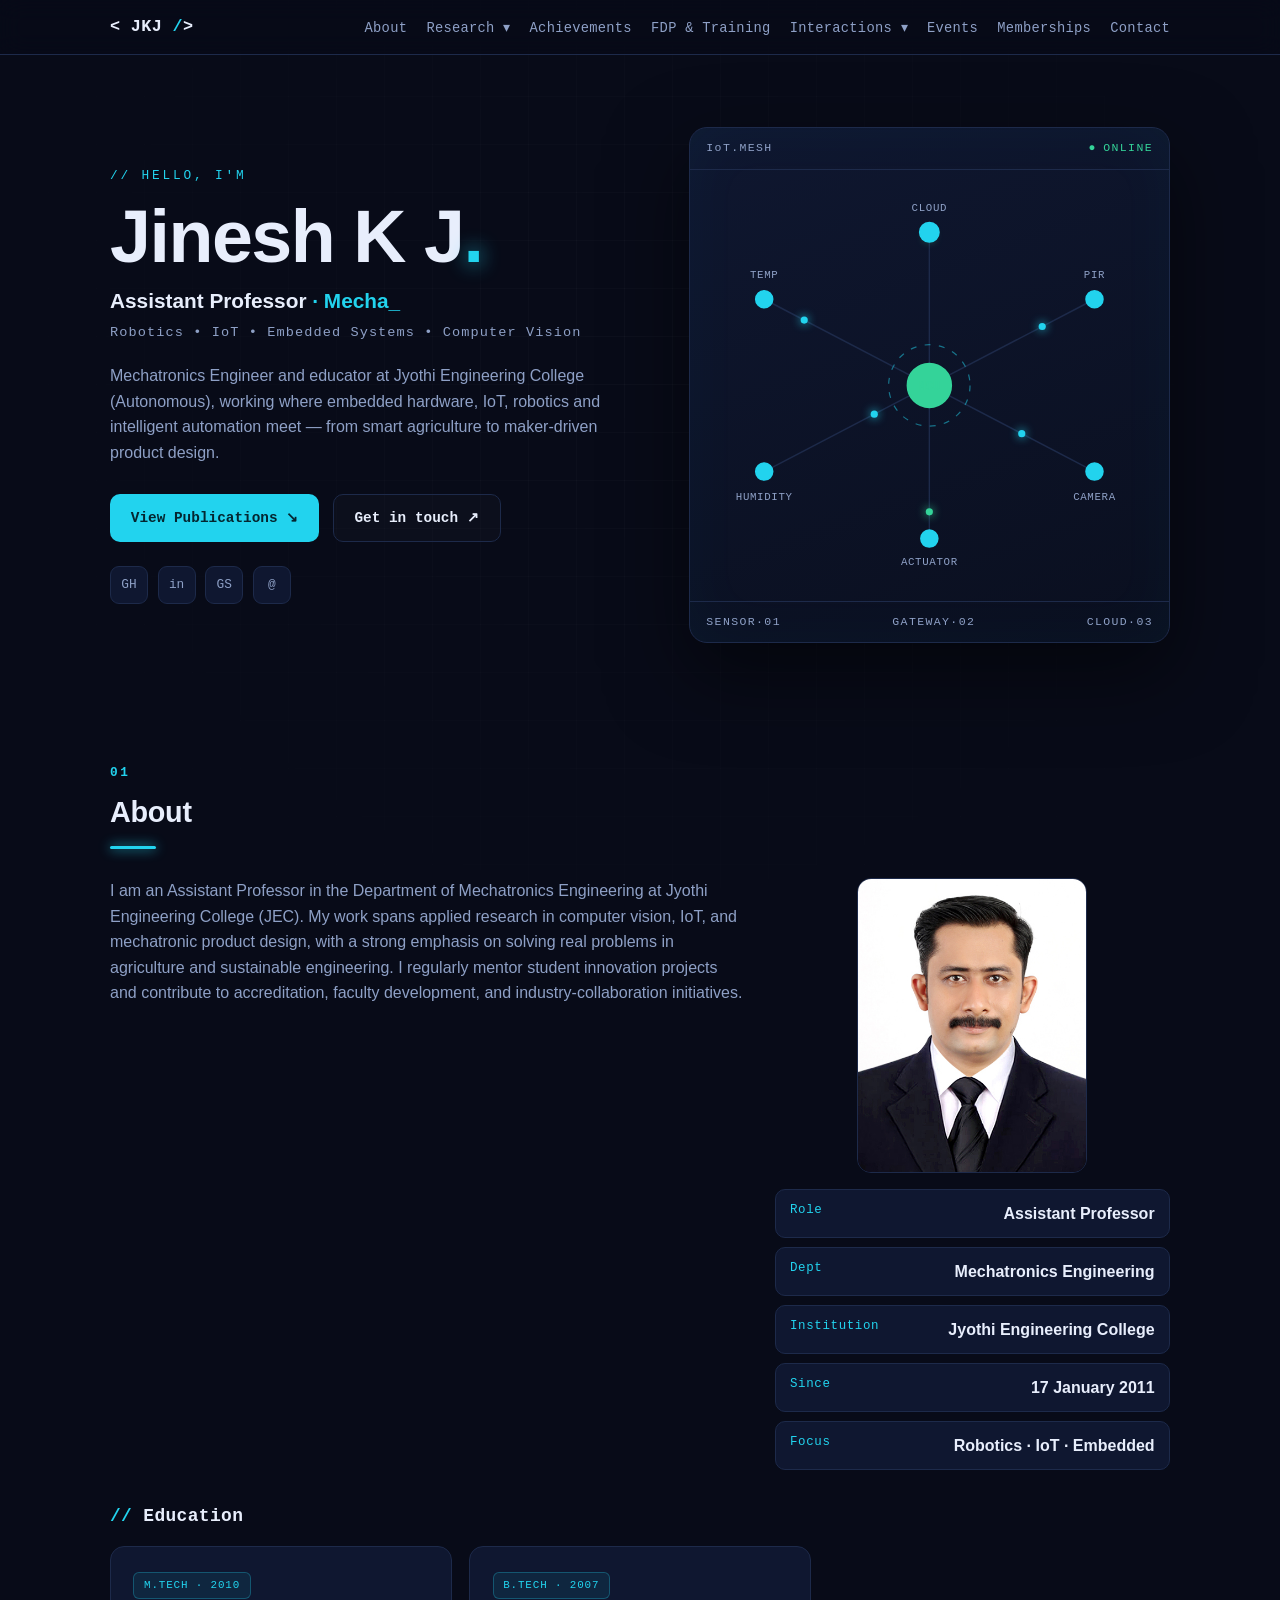
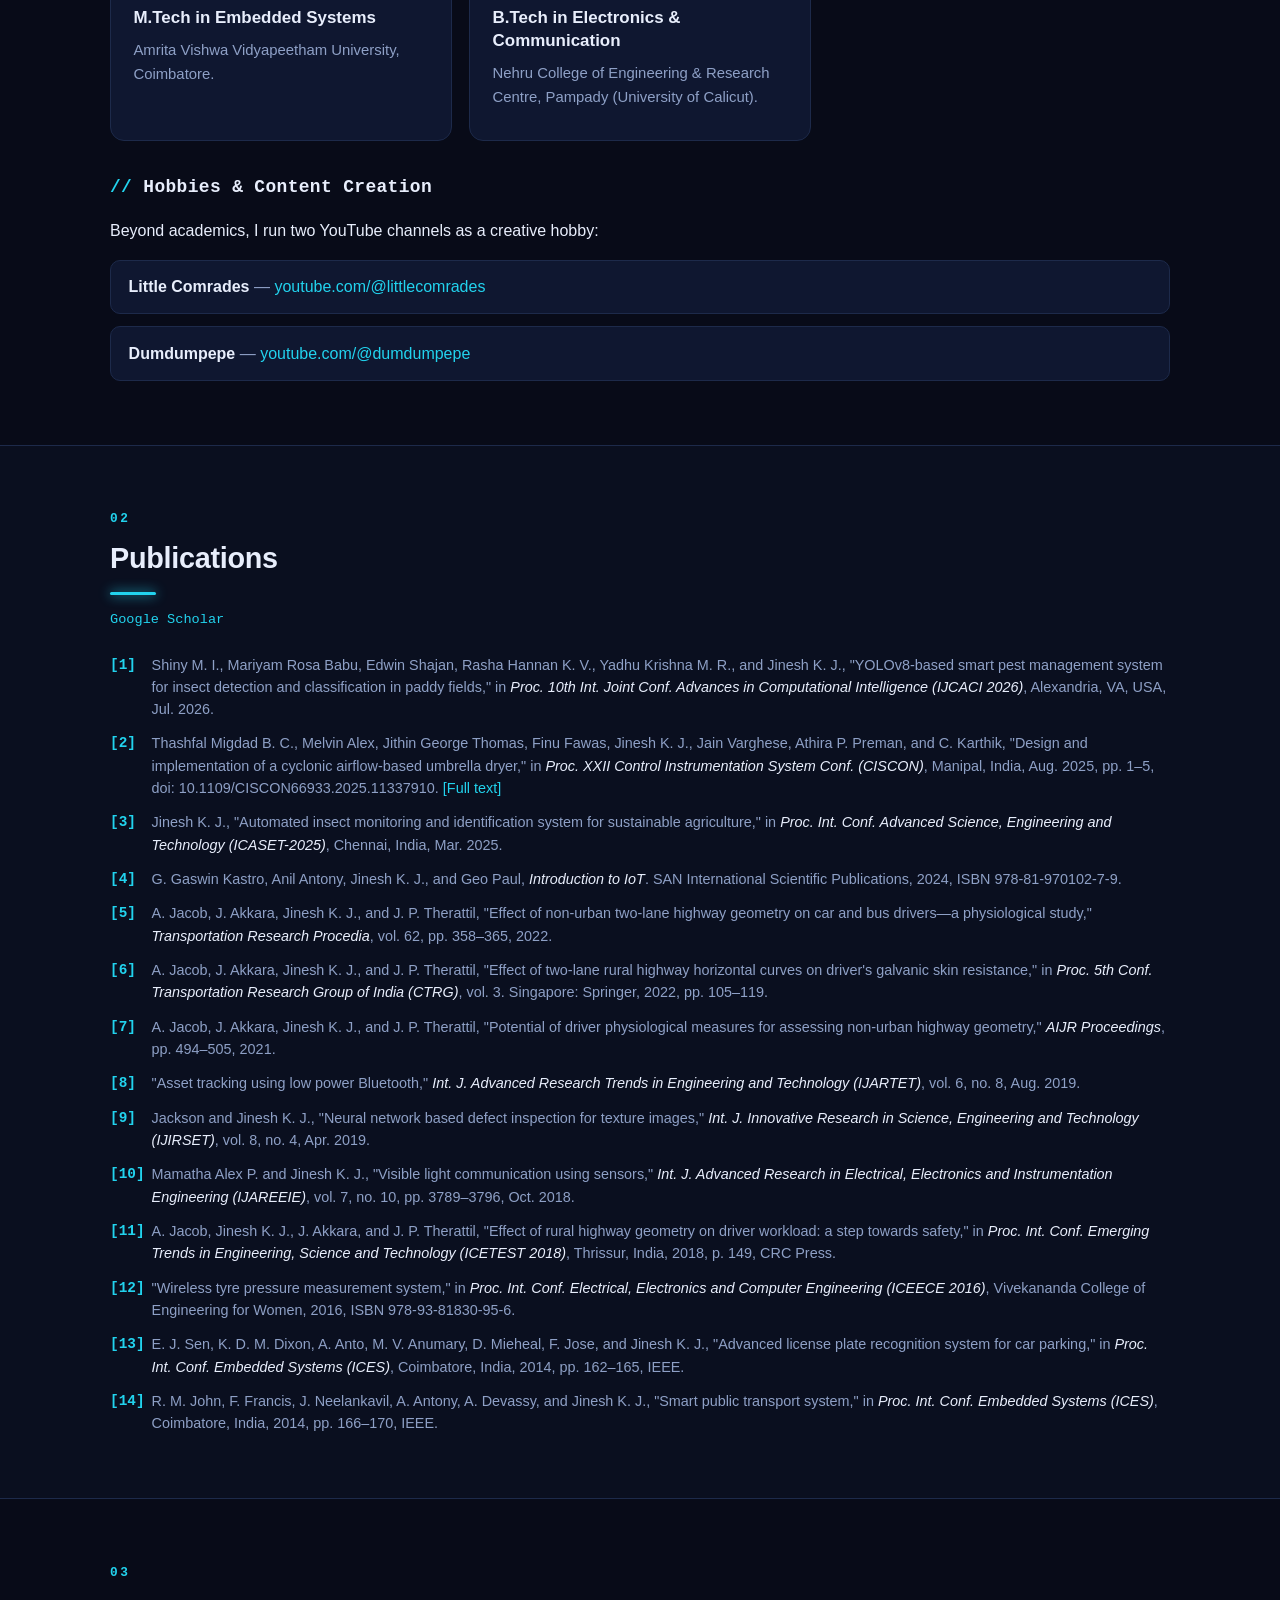
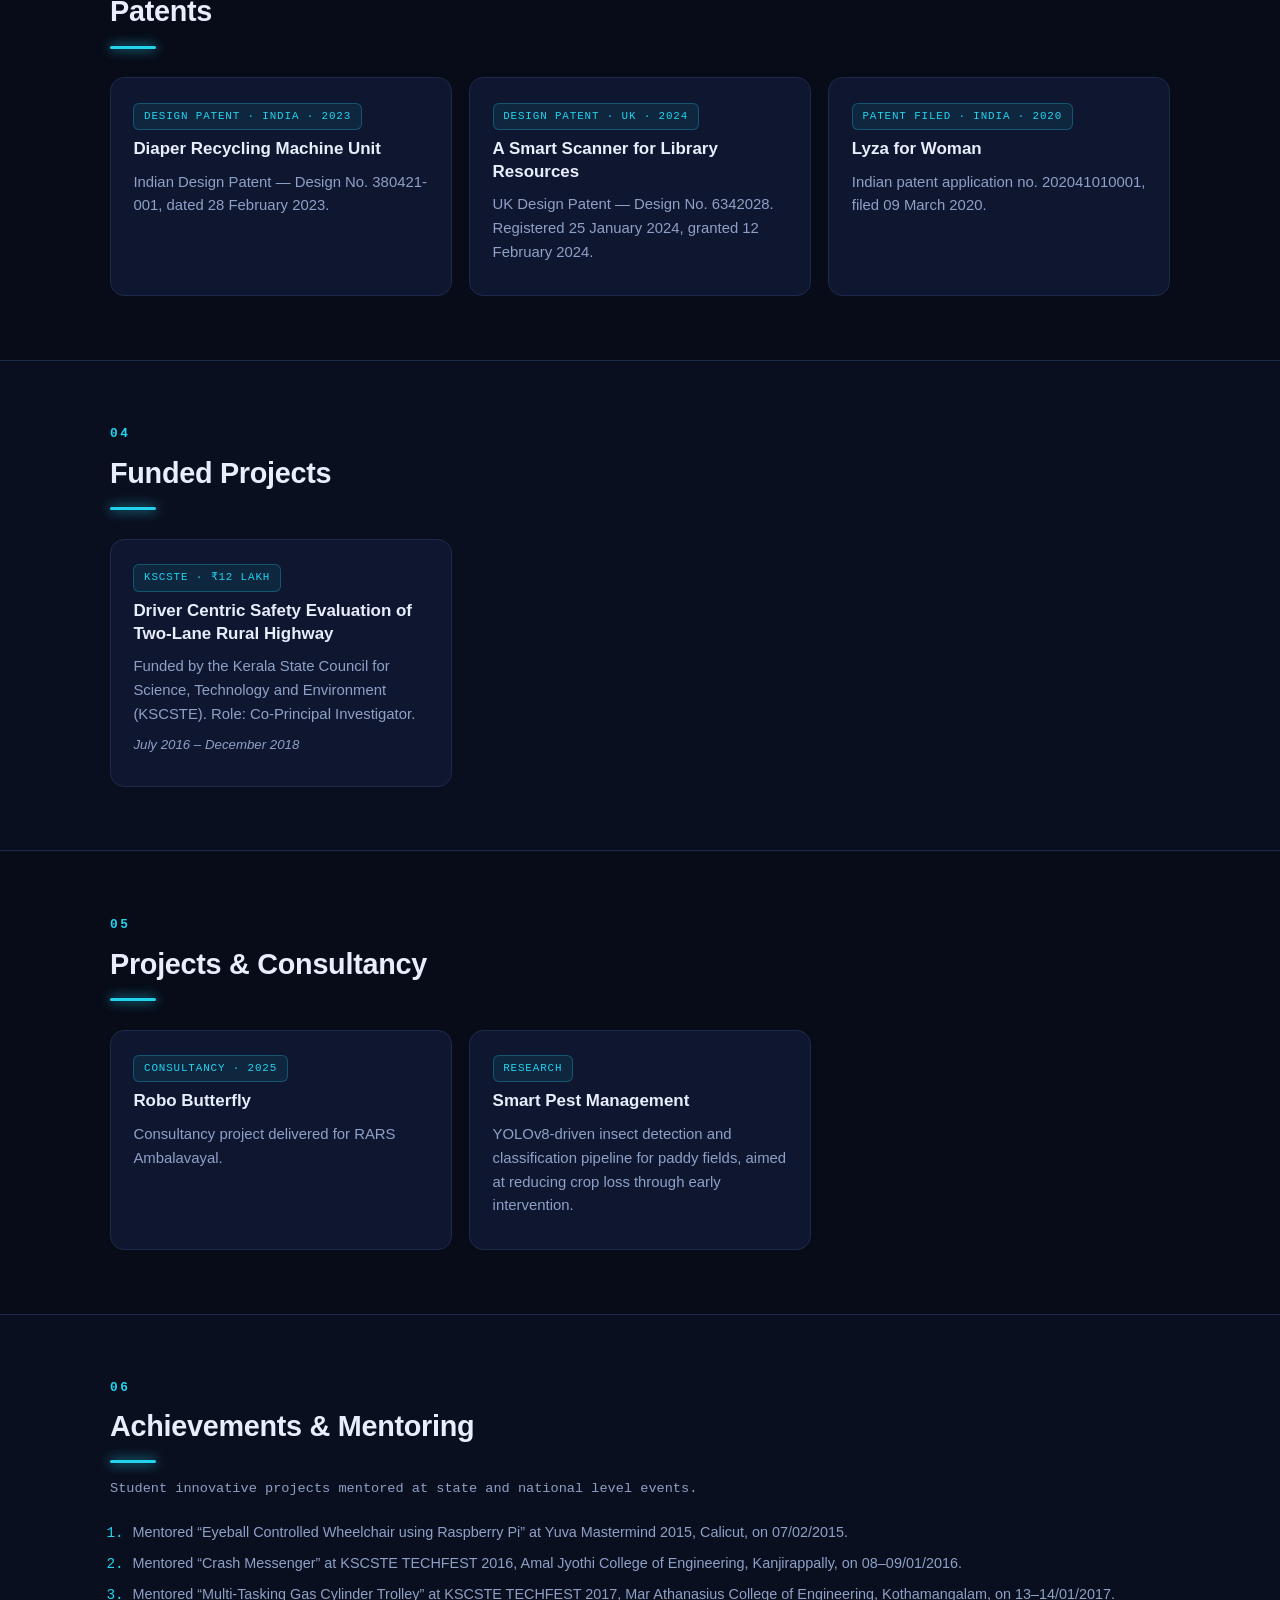
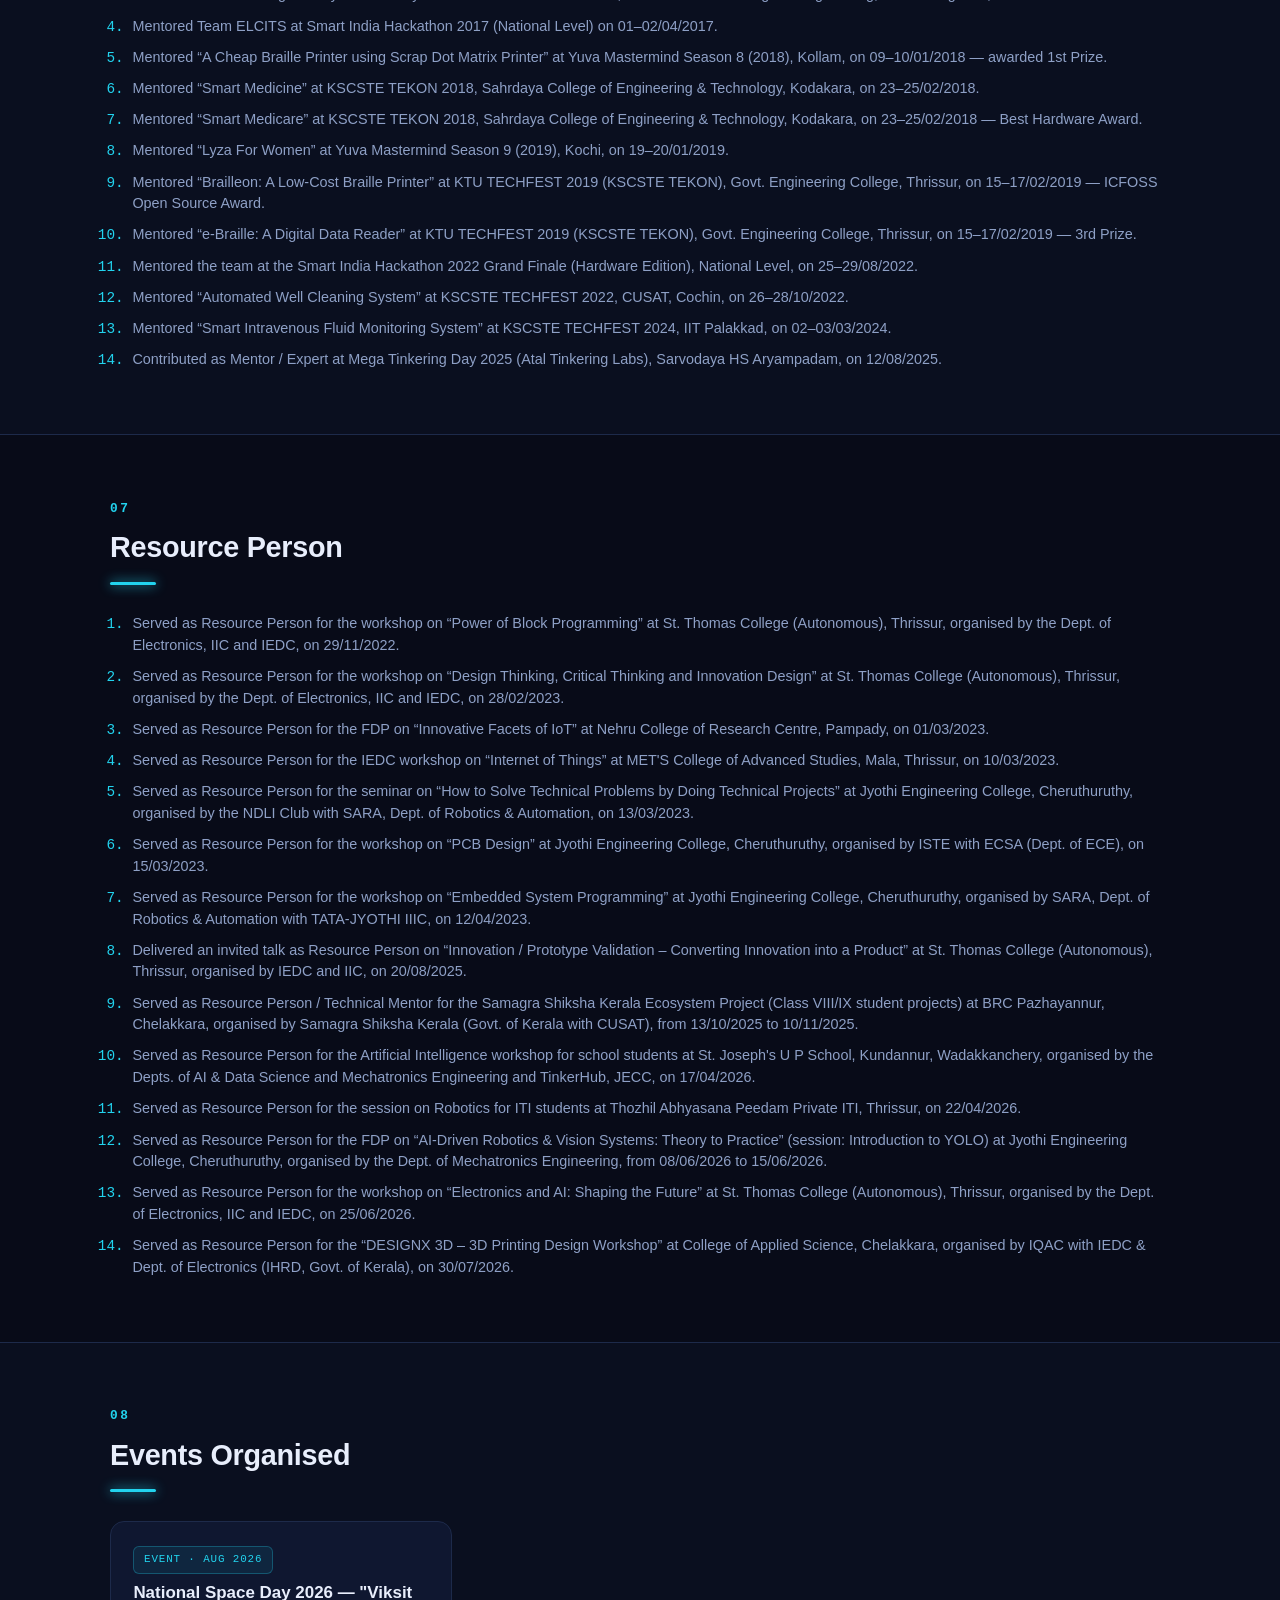
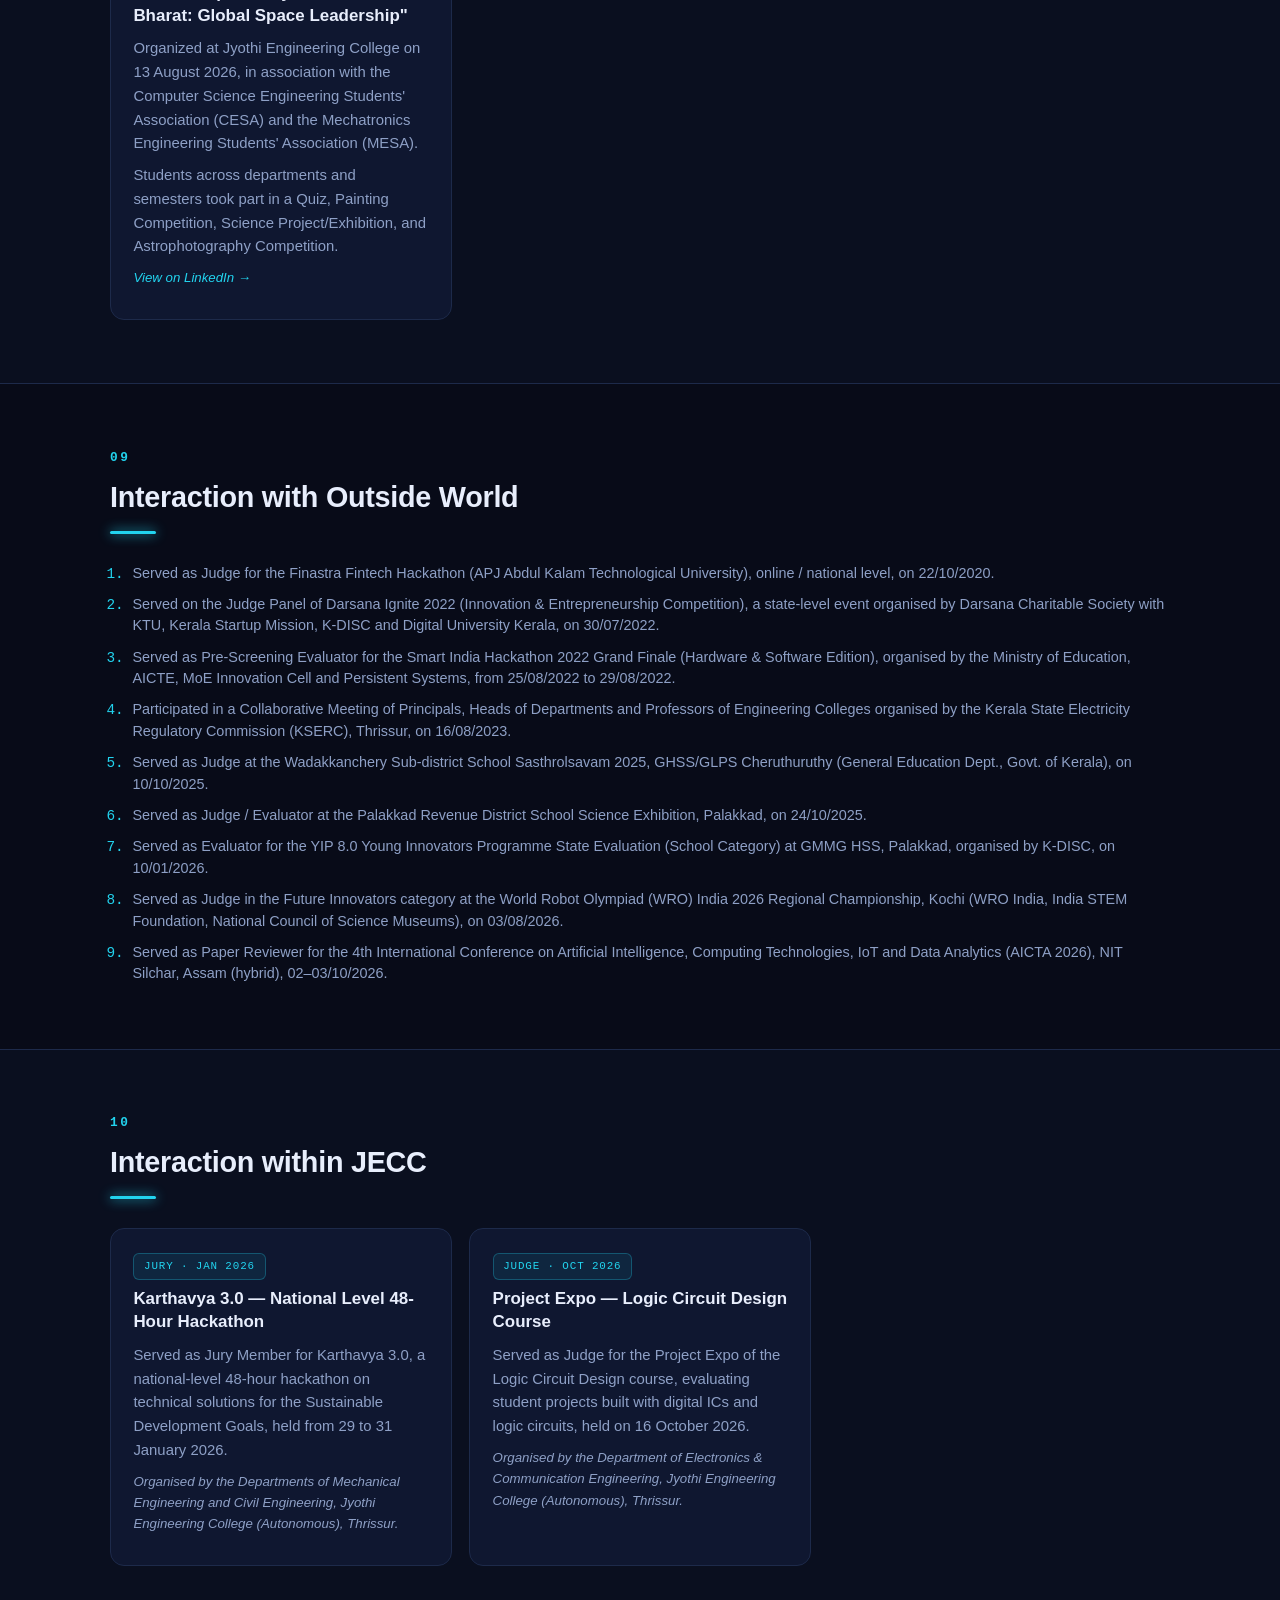
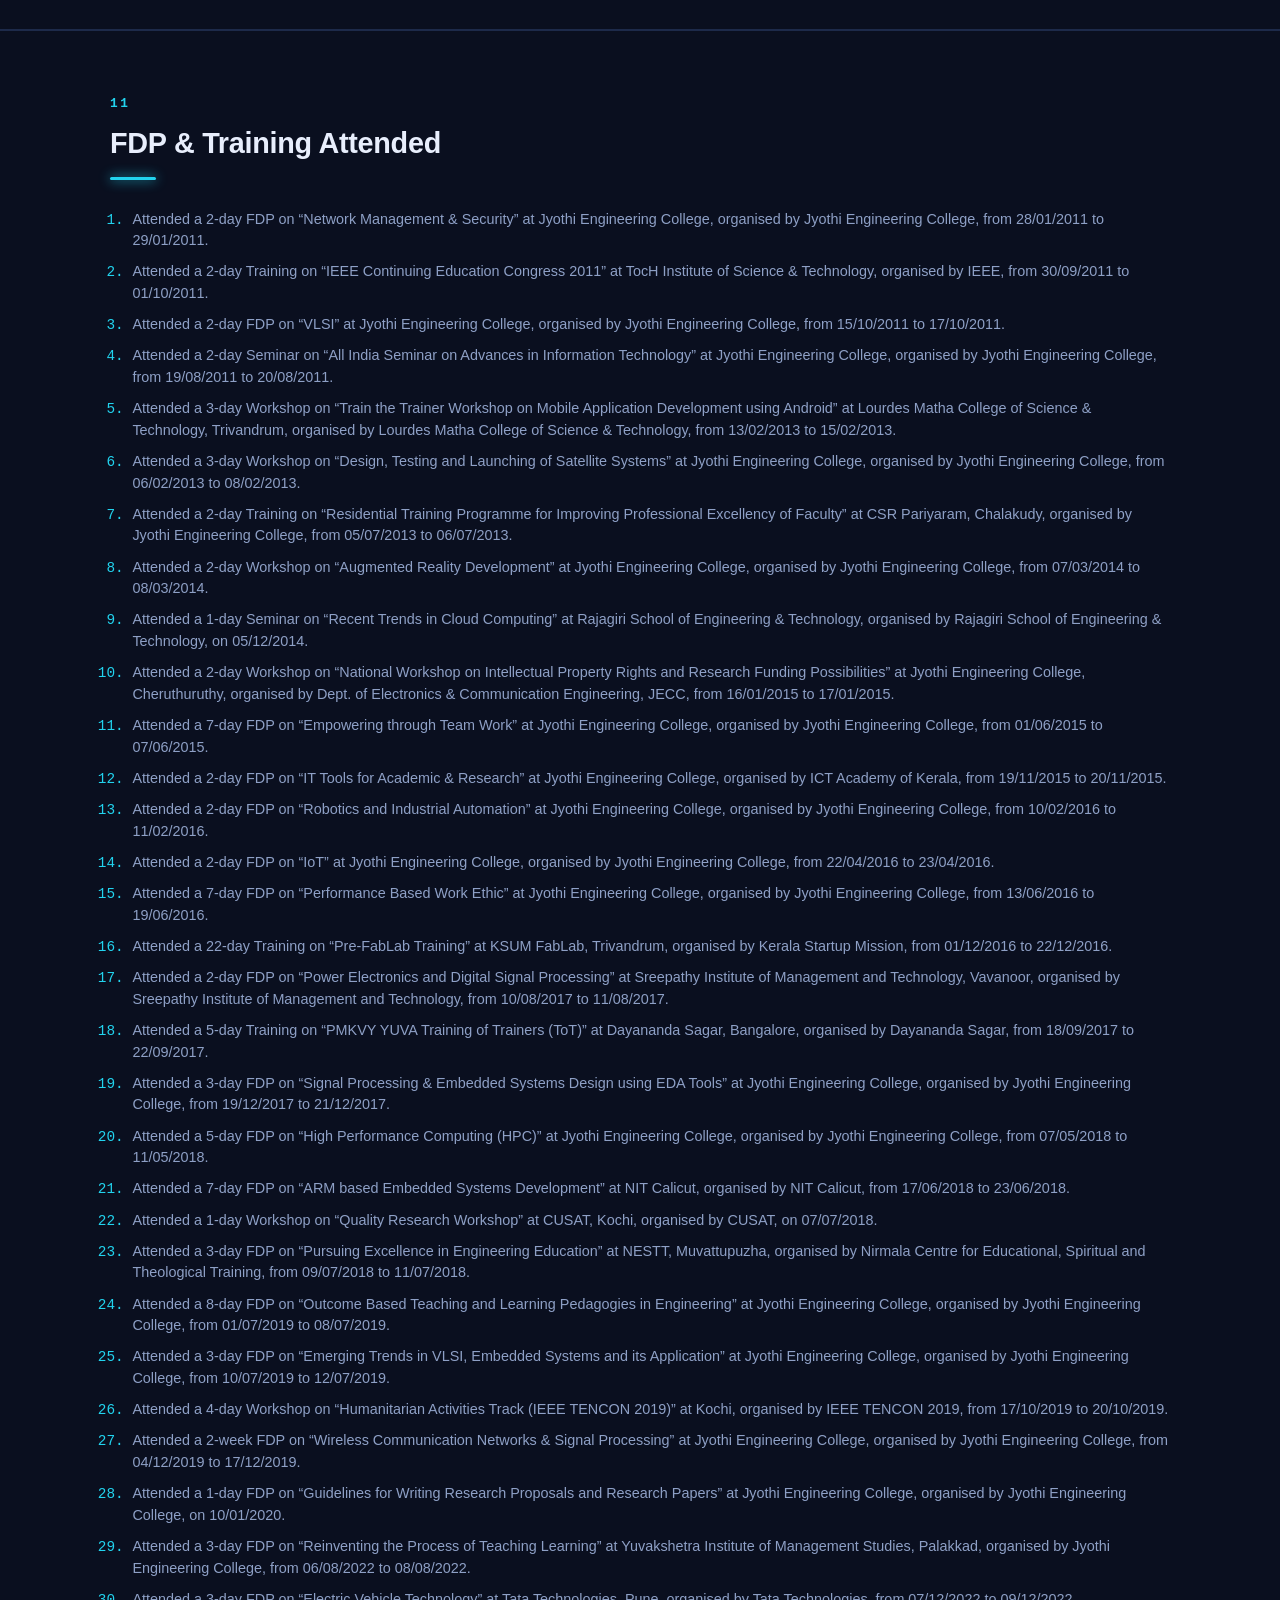
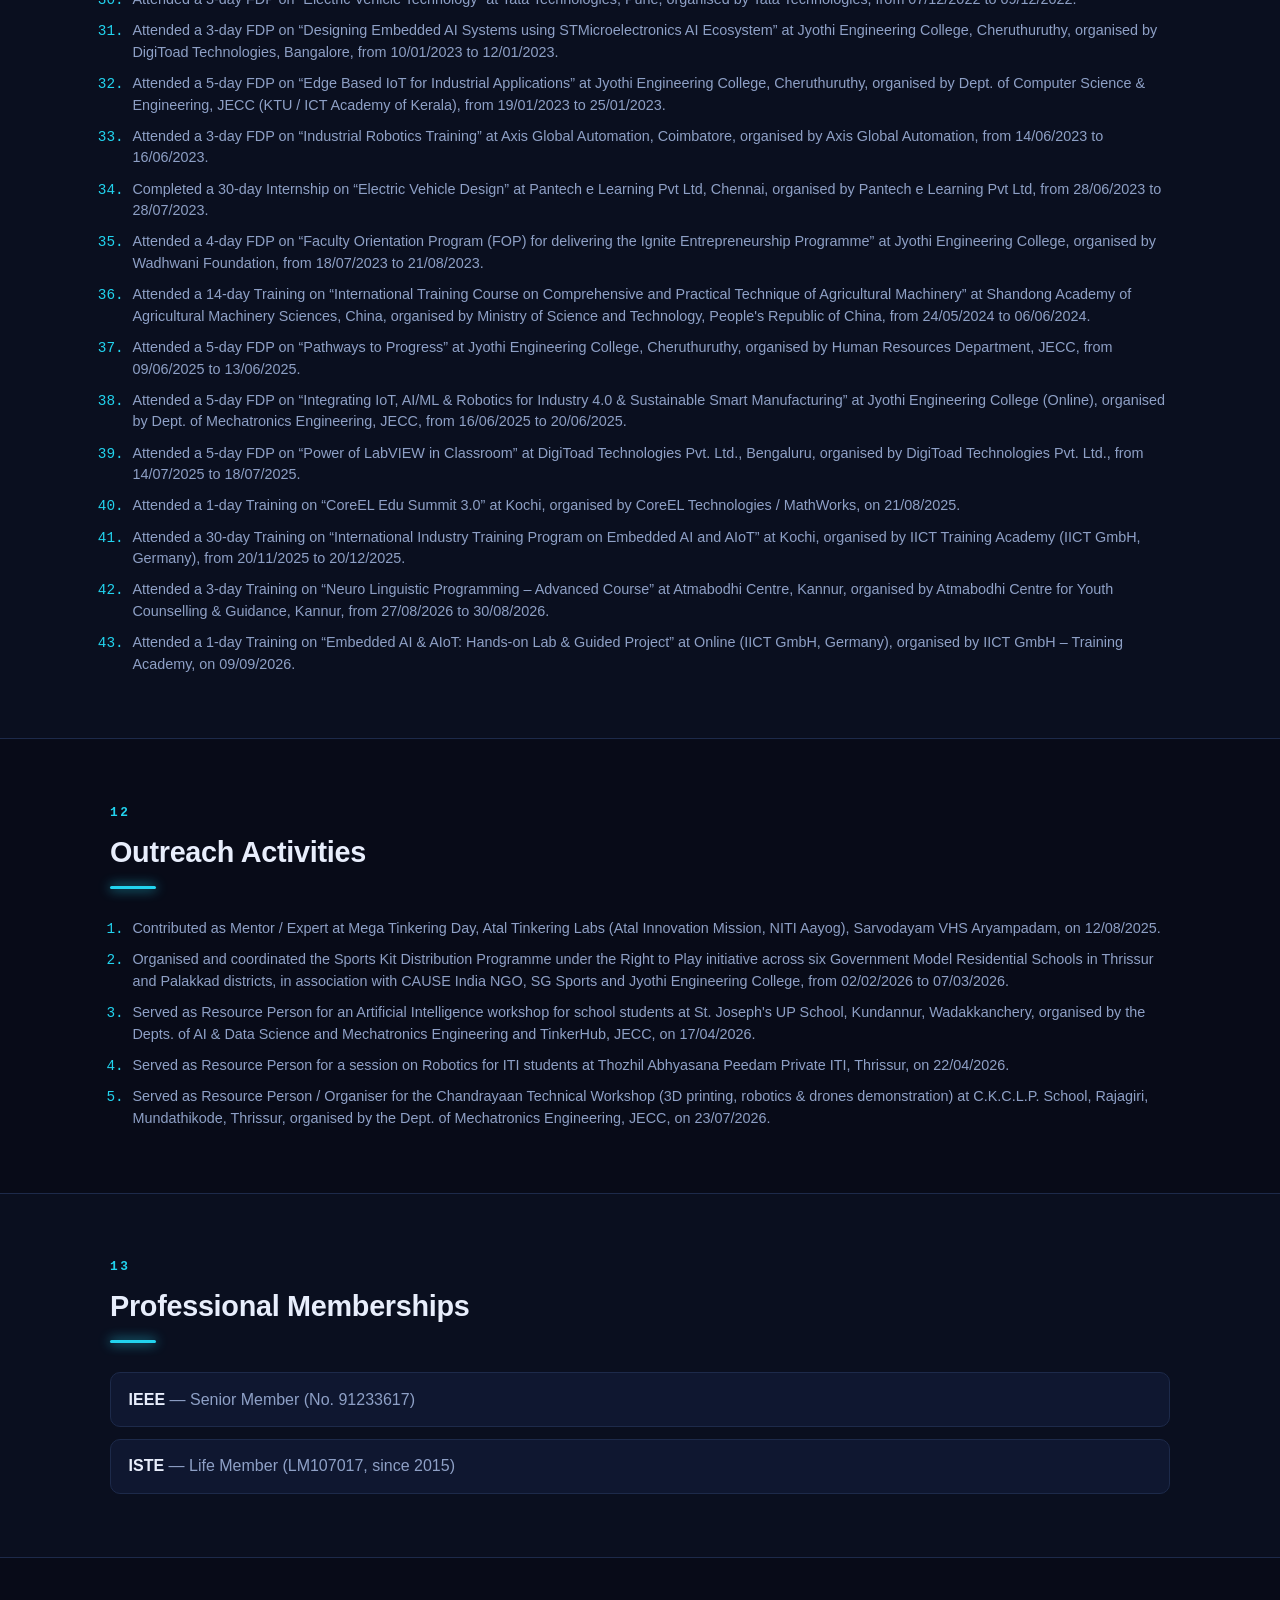
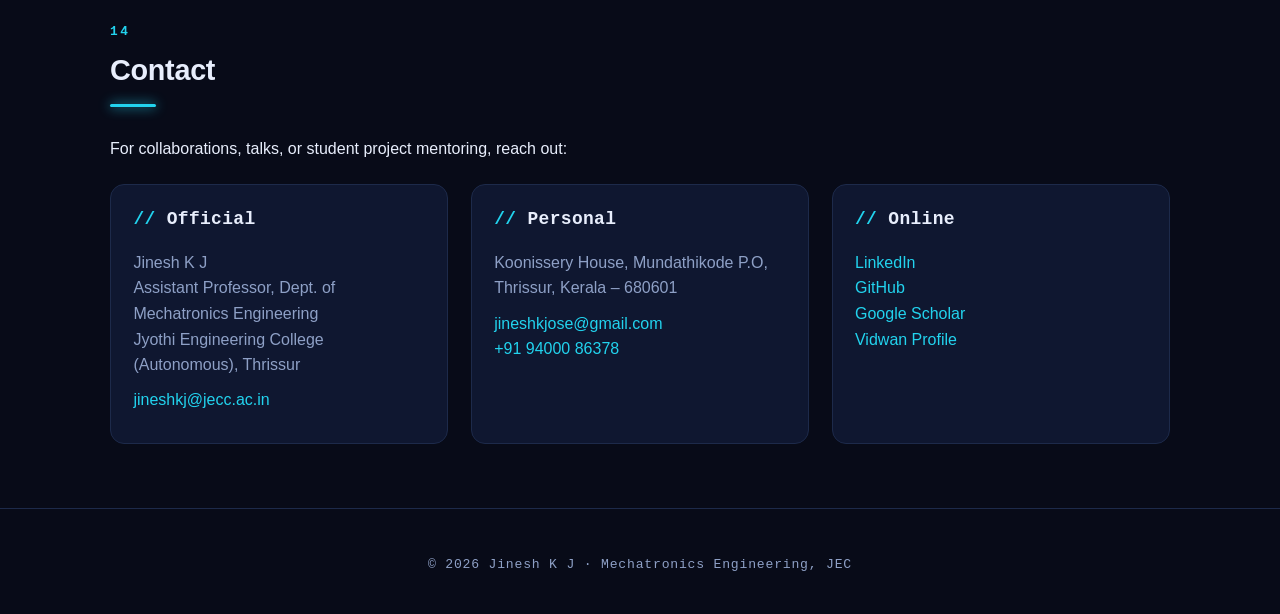
==== commit 72f868e9: "Redesign: dark tech-console theme with animated IoT sensor-mesh hero" ====
--- a/index.html
+++ b/index.html
@@ -10,7 +10,7 @@
 <body>
   <header class="site-header">
     <nav class="nav">
-      <a href="#top" class="brand">Jinesh K J</a>
+      <a href="#top" class="brand">&lt; JKJ <span>/</span>&gt;</a>
       <button class="nav-toggle" aria-label="Toggle navigation" aria-expanded="false">
         <span></span><span></span><span></span>
       </button>
@@ -45,20 +45,72 @@
 
   <main id="top">
     <!-- HERO -->
-    <section class="hero">
+    <section class="hero" id="home">
       <div class="hero-inner">
-        <img class="hero-photo" src="profile.jpg" alt="Jinesh K J" />
         <div class="hero-text">
-          <p class="eyebrow">Mechatronics Engineering · Jyothi Engineering College (Autonomous)</p>
-          <h1>Jinesh K&nbsp;J</h1>
+          <p class="eyebrow">// Hello, I'm</p>
+          <h1>Jinesh K&nbsp;J<span class="dot">.</span></h1>
+          <p class="role">Assistant Professor&nbsp;<span class="typed" id="typed"></span><span class="cursor">_</span></p>
+          <p class="kicker">Robotics • IoT • Embedded Systems • Computer Vision</p>
           <p class="tagline">
-            Assistant Professor working at the intersection of robotics, IoT, and
-            intelligent automation — from smart agriculture to maker-driven design.
+            Mechatronics Engineer and educator at Jyothi Engineering College (Autonomous),
+            working where embedded hardware, IoT, robotics and intelligent automation meet —
+            from smart agriculture to maker-driven product design.
           </p>
           <div class="hero-actions">
-            <a class="btn btn-primary" href="#publications">View Publications</a>
-            <a class="btn btn-ghost" href="#contact">Get in touch</a>
+            <a class="btn btn-primary" href="#publications">View Publications ↘</a>
+            <a class="btn btn-ghost" href="#contact">Get in touch ↗</a>
           </div>
+          <div class="hero-social">
+            <a href="https://github.com/jineshkjose" target="_blank" rel="noopener" title="GitHub">GH</a>
+            <a href="https://www.linkedin.com/in/jineshkjose" target="_blank" rel="noopener" title="LinkedIn">in</a>
+            <a href="https://scholar.google.com/citations?user=27okvE0AAAAJ&amp;hl=en" target="_blank" rel="noopener" title="Google Scholar">GS</a>
+            <a href="mailto:jineshkj@jecc.ac.in" title="Email">@</a>
+          </div>
+        </div>
+
+        <div class="hero-panel">
+          <div class="panel-head"><span>IoT.MESH</span><span class="status">ONLINE</span></div>
+          <svg class="mesh" viewBox="0 0 400 360" xmlns="http://www.w3.org/2000/svg" aria-label="Animated IoT sensor mesh">
+            <!-- links -->
+            <g>
+              <line class="m-link" x1="200" y1="180" x2="200" y2="52"/>
+              <line class="m-link" x1="200" y1="180" x2="62"  y2="108"/>
+              <line class="m-link" x1="200" y1="180" x2="62"  y2="252"/>
+              <line class="m-link" x1="200" y1="180" x2="338" y2="108"/>
+              <line class="m-link" x1="200" y1="180" x2="338" y2="252"/>
+              <line class="m-link" x1="200" y1="180" x2="200" y2="308"/>
+            </g>
+            <!-- rotating ring around hub -->
+            <circle class="m-ring" cx="200" cy="180" r="34"/>
+            <!-- packets -->
+            <circle class="packet" r="3"><animateMotion dur="2.2s" repeatCount="indefinite" path="M62,108 L200,180"/></circle>
+            <circle class="packet" r="3"><animateMotion dur="2.6s" begin="0.6s" repeatCount="indefinite" path="M62,252 L200,180"/></circle>
+            <circle class="packet" r="3"><animateMotion dur="2.0s" begin="0.3s" repeatCount="indefinite" path="M338,108 L200,180"/></circle>
+            <circle class="packet" r="3"><animateMotion dur="2.8s" begin="0.9s" repeatCount="indefinite" path="M338,252 L200,180"/></circle>
+            <circle class="packet g" r="3"><animateMotion dur="2.4s" begin="0.2s" repeatCount="indefinite" path="M200,180 L200,52"/></circle>
+            <circle class="packet g" r="3"><animateMotion dur="2.1s" begin="1.1s" repeatCount="indefinite" path="M200,180 L200,308"/></circle>
+            <!-- nodes -->
+            <g>
+              <circle class="m-core" cx="200" cy="52"  r="8"/><circle class="m-pulse" cx="200" cy="52" r="8" fill="#22d3ee"/>
+              <text class="m-label" x="200" y="34" text-anchor="middle">CLOUD</text>
+              <circle class="m-core" cx="62" cy="108" r="7"/><circle class="m-pulse" cx="62" cy="108" r="7" fill="#22d3ee"/>
+              <text class="m-label" x="62" y="90" text-anchor="middle">TEMP</text>
+              <circle class="m-core" cx="62" cy="252" r="7"/><circle class="m-pulse" cx="62" cy="252" r="7" fill="#22d3ee"/>
+              <text class="m-label" x="62" y="276" text-anchor="middle">HUMIDITY</text>
+              <circle class="m-core" cx="338" cy="108" r="7"/><circle class="m-pulse" cx="338" cy="108" r="7" fill="#22d3ee"/>
+              <text class="m-label" x="338" y="90" text-anchor="middle">PIR</text>
+              <circle class="m-core" cx="338" cy="252" r="7"/><circle class="m-pulse" cx="338" cy="252" r="7" fill="#22d3ee"/>
+              <text class="m-label" x="338" y="276" text-anchor="middle">CAMERA</text>
+              <circle class="m-core" cx="200" cy="308" r="7"/><circle class="m-pulse" cx="200" cy="308" r="7" fill="#22d3ee"/>
+              <text class="m-label" x="200" y="330" text-anchor="middle">ACTUATOR</text>
+              <!-- hub -->
+              <circle class="m-core hub" cx="200" cy="180" r="18"/>
+              <circle class="m-pulse" cx="200" cy="180" r="18" fill="#34d399"/>
+              <text class="m-hublabel" x="200" y="184" text-anchor="middle">MCU</text>
+            </g>
+          </svg>
+          <div class="panel-foot"><span>SENSOR·01</span><span>GATEWAY·02</span><span>CLOUD·03</span></div>
         </div>
       </div>
     </section>
@@ -76,13 +128,16 @@
           projects and contribute to accreditation, faculty development, and
           industry-collaboration initiatives.
         </p>
-        <ul class="facts">
-          <li><span class="k">Role</span><span class="v">Assistant Professor</span></li>
-          <li><span class="k">Department</span><span class="v">Mechatronics Engineering</span></li>
-          <li><span class="k">Institution</span><span class="v">Jyothi Engineering College (Autonomous)</span></li>
-          <li><span class="k">Since</span><span class="v">17 January 2011</span></li>
-          <li><span class="k">Focus</span><span class="v">Robotics · IoT · Embedded · Computer Vision</span></li>
-        </ul>
+        <div>
+          <img class="about-photo" src="profile.jpg" alt="Jinesh K J" />
+          <ul class="facts">
+            <li><span class="k">Role</span><span class="v">Assistant Professor</span></li>
+            <li><span class="k">Dept</span><span class="v">Mechatronics Engineering</span></li>
+            <li><span class="k">Institution</span><span class="v">Jyothi Engineering College</span></li>
+            <li><span class="k">Since</span><span class="v">17 January 2011</span></li>
+            <li><span class="k">Focus</span><span class="v">Robotics · IoT · Embedded</span></li>
+          </ul>
+        </div>
       </div>
 
       <h3 class="subhead">Education</h3>
--- a/style.css
+++ b/style.css
@@ -1,308 +1,230 @@
+/* ===========================================================
+   Jinesh K J — Portfolio  (dark "tech-console" theme)
+   =========================================================== */
 :root {
-  --bg: #0f1720;
-  --bg-alt: #131c27;
-  --surface: #1b2735;
-  --text: #e6edf3;
-  --muted: #9fb0c0;
-  --accent: #4cc9f0;
-  --accent-2: #7bdff2;
-  --border: #26313f;
+  --bg: #080b18;
+  --bg-2: #0a0f1f;
+  --surface: #0f1730;
+  --surface-2: #131d3a;
+  --border: #1d2a4a;
+  --text: #e8eefc;
+  --muted: #8ea0c6;
+  --accent: #22d3ee;      /* cyan */
+  --accent-2: #34d399;    /* green */
+  --accent-3: #7c3aed;    /* violet glow */
   --radius: 14px;
-  --max: 1040px;
-  --font: -apple-system, BlinkMacSystemFont, "Segoe UI", Roboto, Helvetica, Arial, sans-serif;
+  --max: 1100px;
+  --mono: "SF Mono", ui-monospace, "JetBrains Mono", Menlo, Consolas, monospace;
+  --sans: -apple-system, BlinkMacSystemFont, "Segoe UI", Roboto, Helvetica, Arial, sans-serif;
 }
 
 * { box-sizing: border-box; }
-
 html { scroll-behavior: smooth; }
-
 body {
   margin: 0;
-  font-family: var(--font);
-  background: var(--bg);
+  font-family: var(--sans);
+  background:
+    radial-gradient(900px 500px at 85% -5%, rgba(34,211,238,0.10), transparent 60%),
+    radial-gradient(800px 500px at 0% 20%, rgba(124,58,237,0.10), transparent 55%),
+    var(--bg);
   color: var(--text);
   line-height: 1.6;
-}
-
-a { color: var(--accent); text-decoration: none; }
+  overflow-x: hidden;
+}
+body::before {
+  content: "";
+  position: fixed; inset: 0; z-index: 0; pointer-events: none;
+  background-image:
+    linear-gradient(rgba(255,255,255,0.025) 1px, transparent 1px),
+    linear-gradient(90deg, rgba(255,255,255,0.025) 1px, transparent 1px);
+  background-size: 48px 48px;
+  mask-image: radial-gradient(circle at 50% 40%, #000 0%, transparent 85%);
+}
+main { position: relative; z-index: 1; }
+
+a { color: var(--accent); text-decoration: none; transition: color .2s; }
 a:hover { color: var(--accent-2); }
 
-/* HEADER / NAV */
+/* ---------- NAV ---------- */
 .site-header {
-  position: sticky;
-  top: 0;
-  z-index: 50;
-  background: rgba(15, 23, 32, 0.85);
-  backdrop-filter: blur(8px);
+  position: sticky; top: 0; z-index: 60;
+  background: rgba(8,11,24,0.72);
+  backdrop-filter: blur(12px);
   border-bottom: 1px solid var(--border);
 }
 .nav {
-  max-width: var(--max);
-  margin: 0 auto;
-  padding: 0.9rem 1.25rem;
-  display: flex;
-  align-items: center;
-  justify-content: space-between;
-}
-.brand { font-weight: 700; font-size: 1.15rem; color: var(--text); }
-.nav-links {
-  list-style: none;
-  display: flex;
-  gap: 1.25rem;
-  margin: 0;
-  padding: 0;
-}
-.nav-links a { color: var(--muted); font-size: 0.92rem; }
-.nav-links a:hover { color: var(--text); }
-
-/* Dropdown */
+  max-width: var(--max); margin: 0 auto;
+  padding: 0.85rem 1.25rem;
+  display: flex; align-items: center; justify-content: space-between;
+}
+.brand {
+  font-family: var(--mono); font-weight: 700; font-size: 1.05rem;
+  color: var(--text); letter-spacing: 0.02em;
+}
+.brand span { color: var(--accent); }
+.nav-links { list-style: none; display: flex; gap: 1.2rem; margin: 0; padding: 0; align-items: center; }
+.nav-links > li > a { color: var(--muted); font-size: 0.86rem; font-family: var(--mono); letter-spacing: 0.02em; position: relative; }
+.nav-links > li > a:hover { color: var(--text); }
+.nav-links > li > a::after {
+  content: ""; position: absolute; left: 0; bottom: -6px; height: 2px; width: 0;
+  background: var(--accent); transition: width .25s; box-shadow: 0 0 8px var(--accent);
+}
+.nav-links > li > a:hover::after { width: 100%; }
+
+.nav-toggle { display: none; flex-direction: column; gap: 5px; background: none; border: 0; cursor: pointer; padding: 6px; }
+.nav-toggle span { width: 24px; height: 2px; background: var(--text); transition: .3s; }
+
+/* dropdown */
 .dropdown { position: relative; }
 .dropdown-menu {
-  list-style: none;
-  margin: 0;
-  padding: 0.4rem 0;
-  position: absolute;
-  top: 100%;
-  left: 0;
-  min-width: 150px;
-  background: var(--bg-alt);
-  border: 1px solid var(--border);
-  border-radius: 10px;
-  box-shadow: 0 10px 30px rgba(0,0,0,0.35);
-  opacity: 0;
-  visibility: hidden;
-  transform: translateY(6px);
-  transition: opacity 0.18s ease, transform 0.18s ease, visibility 0.18s;
-}
-.dropdown:hover .dropdown-menu,
-.dropdown:focus-within .dropdown-menu {
-  opacity: 1;
-  visibility: visible;
-  transform: translateY(0);
-}
-.dropdown-menu a { display: block; padding: 0.5rem 1rem; }
-
-.nav-toggle {
-  display: none;
-  flex-direction: column;
-  gap: 5px;
-  background: none;
-  border: 0;
-  cursor: pointer;
-  padding: 6px;
-}
-.nav-toggle span {
-  width: 24px; height: 2px;
-  background: var(--text);
-  transition: 0.3s;
-}
-
-/* HERO */
-.hero {
-  background: radial-gradient(1200px 500px at 70% -10%, rgba(76, 201, 240, 0.18), transparent 60%), var(--bg);
+  list-style: none; margin: 0; padding: 0.4rem 0; position: absolute; top: 100%; left: 0;
+  min-width: 220px; background: var(--surface); border: 1px solid var(--border); border-radius: 10px;
+  box-shadow: 0 16px 40px rgba(0,0,0,0.5);
+  opacity: 0; visibility: hidden; transform: translateY(6px);
+  transition: opacity .18s, transform .18s, visibility .18s;
+}
+.dropdown:hover .dropdown-menu, .dropdown:focus-within .dropdown-menu { opacity: 1; visibility: visible; transform: translateY(0); }
+.dropdown-menu a { display: block; padding: 0.55rem 1rem; color: var(--muted); font-size: 0.85rem; font-family: var(--mono); }
+.dropdown-menu a:hover { color: var(--text); background: rgba(34,211,238,0.07); }
+
+/* ---------- HERO ---------- */
+.hero { max-width: var(--max); margin: 0 auto; padding: 4.5rem 1.25rem 3.5rem; }
+.hero-inner { display: grid; grid-template-columns: 1.05fr 0.95fr; gap: 3rem; align-items: center; }
+.eyebrow { font-family: var(--mono); color: var(--accent); font-size: 0.8rem; letter-spacing: 0.22em; text-transform: uppercase; margin: 0 0 0.8rem; }
+.hero h1 { font-size: clamp(2.8rem, 6.5vw, 4.6rem); line-height: 1.02; margin: 0 0 0.6rem; letter-spacing: -0.02em; }
+.hero h1 .dot { color: var(--accent); text-shadow: 0 0 20px var(--accent); }
+.role { font-size: 1.3rem; font-weight: 600; margin: 0 0 0.3rem; min-height: 1.6em; }
+.role .typed { color: var(--accent); }
+.role .cursor { color: var(--accent); animation: blink 1s steps(1) infinite; }
+@keyframes blink { 50% { opacity: 0; } }
+.kicker { font-family: var(--mono); color: var(--muted); font-size: 0.85rem; letter-spacing: 0.08em; margin: 0 0 1.2rem; }
+.tagline { color: var(--muted); max-width: 520px; margin: 0 0 1.8rem; }
+.hero-actions { display: flex; gap: 0.85rem; flex-wrap: wrap; margin-bottom: 1.5rem; }
+.btn { display: inline-flex; align-items: center; gap: .4rem; padding: 0.72rem 1.3rem; border-radius: 10px; font-weight: 600; font-size: 0.9rem; font-family: var(--mono); transition: transform .15s, box-shadow .25s, background .2s; }
+.btn:hover { transform: translateY(-2px); }
+.btn-primary { background: var(--accent); color: #042630; box-shadow: 0 0 0 rgba(34,211,238,0.5); }
+.btn-primary:hover { color: #042630; box-shadow: 0 10px 30px rgba(34,211,238,0.35); }
+.btn-ghost { border: 1px solid var(--border); color: var(--text); background: rgba(255,255,255,0.02); }
+.btn-ghost:hover { border-color: var(--accent); color: var(--text); }
+.hero-social { display: flex; gap: 0.6rem; }
+.hero-social a {
+  width: 38px; height: 38px; display: grid; place-items: center; border-radius: 9px;
+  border: 1px solid var(--border); color: var(--muted); font-family: var(--mono); font-size: 0.8rem; background: var(--surface);
+}
+.hero-social a:hover { color: var(--accent); border-color: var(--accent); transform: translateY(-2px); }
+
+/* ---------- HERO MESH PANEL ---------- */
+.hero-panel {
+  background: linear-gradient(160deg, var(--surface) 0%, var(--bg-2) 100%);
+  border: 1px solid var(--border); border-radius: 18px; padding: 0;
+  box-shadow: 0 30px 80px rgba(0,0,0,0.5), inset 0 0 60px rgba(34,211,238,0.04);
+  overflow: hidden;
+}
+.panel-head, .panel-foot {
+  display: flex; justify-content: space-between; align-items: center;
+  padding: 0.7rem 1rem; font-family: var(--mono); font-size: 0.72rem; letter-spacing: 0.12em; color: var(--muted);
   border-bottom: 1px solid var(--border);
 }
-.hero-inner {
-  max-width: var(--max);
-  margin: 0 auto;
-  padding: 5.5rem 1.25rem 4.5rem;
-}
-.eyebrow {
-  color: var(--accent);
-  font-size: 0.8rem;
-  letter-spacing: 0.14em;
-  text-transform: uppercase;
-  margin: 0 0 0.75rem;
-}
-.hero h1 {
-  font-size: clamp(2.6rem, 6vw, 4.2rem);
-  margin: 0 0 1rem;
-  line-height: 1.05;
-}
-.tagline {
-  max-width: 620px;
-  color: var(--muted);
-  font-size: 1.1rem;
-  margin: 0 0 2rem;
-}
-.hero-actions { display: flex; gap: 0.85rem; flex-wrap: wrap; }
-.hero-inner { display: flex; align-items: center; gap: 2.5rem; flex-wrap: wrap; }
-.hero-text { flex: 1; min-width: 280px; }
-.hero-photo {
-  width: 190px; height: 190px;
-  object-fit: cover;
-  border-radius: 50%;
-  border: 3px solid var(--accent);
-  box-shadow: 0 10px 30px rgba(0,0,0,0.35);
-  flex-shrink: 0;
-}
-.contact-grid {
-  display: grid;
-  grid-template-columns: repeat(auto-fit, minmax(220px, 1fr));
-  gap: 1.5rem;
-  margin-top: 1.5rem;
-}
+.panel-foot { border-bottom: 0; border-top: 1px solid var(--border); }
+.panel-head .status { color: var(--accent-2); display: flex; align-items: center; gap: .4rem; }
+.panel-head .status::before { content: "●"; animation: blink 1.4s infinite; }
+.mesh { display: block; width: 100%; height: auto; }
+/* mesh element animations */
+.m-link { stroke: var(--border); stroke-width: 1.2; }
+.m-core { fill: var(--surface-2); stroke: var(--accent); stroke-width: 1.5; }
+.m-core.hub { stroke: var(--accent-2); stroke-width: 2; }
+.m-pulse { transform-box: fill-box; transform-origin: center; animation: nodepulse 2.6s ease-in-out infinite; }
+@keyframes nodepulse { 0%,100% { opacity: .25; r: 14px; } 50% { opacity: 0; r: 26px; } }
+.m-label { fill: var(--muted); font-family: var(--mono); font-size: 9px; letter-spacing: 0.06em; }
+.m-hublabel { fill: var(--accent-2); font-family: var(--mono); font-size: 10px; font-weight: 700; }
+.m-ring { fill: none; stroke: var(--accent); stroke-width: 1; stroke-dasharray: 5 7; opacity: 0.5; transform-origin: 200px 180px; animation: spin 14s linear infinite; }
+@keyframes spin { to { transform: rotate(360deg); } }
+.packet { fill: var(--accent); filter: drop-shadow(0 0 4px var(--accent)); }
+.packet.g { fill: var(--accent-2); filter: drop-shadow(0 0 4px var(--accent-2)); }
+
+/* ---------- SECTIONS ---------- */
+.section { max-width: var(--max); margin: 0 auto; padding: 4rem 1.25rem; counter-increment: sec; position: relative; }
+.section.alt { position: relative; }
+.section.alt::before {
+  content: ""; position: absolute; inset: 0 -50vw; background: var(--bg-2);
+  border-top: 1px solid var(--border); border-bottom: 1px solid var(--border); z-index: -1;
+}
+body { counter-reset: sec; }
+.section-title {
+  font-size: 1.8rem; margin: 0 0 1.8rem; letter-spacing: -0.01em; position: relative; padding-top: 1.6rem;
+}
+.section-title::before {
+  content: counter(sec, decimal-leading-zero);
+  position: absolute; top: 0; left: 0;
+  font-family: var(--mono); font-size: 0.8rem; color: var(--accent); letter-spacing: 0.2em;
+}
+.section-title::after {
+  content: ""; display: block; width: 46px; height: 3px; margin-top: 0.7rem;
+  background: var(--accent); border-radius: 2px; box-shadow: 0 0 12px var(--accent);
+}
+.section-note { color: var(--muted); margin: -0.9rem 0 1.4rem; font-family: var(--mono); font-size: 0.85rem; }
+.subhead { font-size: 1.12rem; margin: 2rem 0 1rem; color: var(--text); font-family: var(--mono); letter-spacing: 0.02em; }
+.subhead::before { content: "// "; color: var(--accent); }
+
+/* about */
+.about-grid { display: grid; grid-template-columns: 1.6fr 1fr; gap: 2rem; align-items: start; }
+.about-grid > p { margin: 0; color: var(--muted); }
+.about-photo { width: 100%; max-width: 230px; border-radius: 14px; border: 1px solid var(--border); display: block; margin: 0 auto 1rem; }
+.facts { list-style: none; margin: 0; padding: 0; display: grid; gap: 0.6rem; }
+.facts li { display: flex; justify-content: space-between; gap: 1rem; border: 1px solid var(--border); border-radius: 10px; padding: 0.65rem 0.9rem; background: var(--surface); }
+.facts .k { color: var(--accent); font-family: var(--mono); font-size: 0.78rem; letter-spacing: 0.05em; }
+.facts .v { font-weight: 600; text-align: right; }
+
+/* cards */
+.cards { display: grid; grid-template-columns: repeat(auto-fill, minmax(290px, 1fr)); gap: 1.1rem; }
+.card { background: var(--surface); border: 1px solid var(--border); border-radius: var(--radius); padding: 1.4rem; transition: transform .15s, border-color .2s, box-shadow .25s; }
+.card:hover { transform: translateY(-4px); border-color: var(--accent); box-shadow: 0 16px 40px rgba(0,0,0,0.45), 0 0 0 1px rgba(34,211,238,0.2); }
+.card h3 { margin: 0.5rem 0 0.6rem; font-size: 1.06rem; line-height: 1.35; }
+.card p { margin: 0 0 0.5rem; color: var(--muted); font-size: 0.93rem; }
+.card .authors { font-size: 0.83rem; color: var(--muted); font-style: italic; }
+.badge { display: inline-block; font-family: var(--mono); font-size: 0.68rem; letter-spacing: 0.08em; text-transform: uppercase; color: var(--accent); background: rgba(34,211,238,0.08); border: 1px solid rgba(34,211,238,0.28); padding: 0.25rem 0.6rem; border-radius: 6px; }
+
+/* lists */
+.fdp-list, .paper-list { margin: 0; padding-left: 1.4rem; display: grid; gap: 0.6rem; }
+.fdp-list li, .paper-list li { color: var(--muted); font-size: 0.9rem; line-height: 1.5; }
+.fdp-list li::marker, .paper-list li::marker { color: var(--accent); font-family: var(--mono); }
+.paper-list em, .fdp-list em { color: var(--text); font-style: italic; }
+.ieee-list { list-style: none; counter-reset: ref; margin: 0; padding: 0; display: grid; gap: 0.75rem; }
+.ieee-list li { counter-increment: ref; position: relative; padding-left: 2.6rem; color: var(--muted); font-size: 0.9rem; line-height: 1.55; }
+.ieee-list li::before { content: "[" counter(ref) "]"; position: absolute; left: 0; top: 0; color: var(--accent); font-family: var(--mono); font-weight: 600; }
+.ieee-list em { color: var(--text); font-style: italic; }
+
+/* memberships / generic lists */
+.memberships { list-style: none; margin: 0; padding: 0; display: grid; gap: 0.75rem; }
+.memberships li { background: var(--surface); border: 1px solid var(--border); border-radius: 10px; padding: 0.85rem 1.1rem; color: var(--muted); }
+.memberships strong { color: var(--text); }
+
+/* contact */
+.contact-grid { display: grid; grid-template-columns: repeat(auto-fit, minmax(230px, 1fr)); gap: 1.4rem; margin-top: 1.4rem; }
 .contact-block { background: var(--surface); border: 1px solid var(--border); border-radius: var(--radius); padding: 1.25rem 1.4rem; }
+.contact-block .subhead { margin-top: 0; }
 .contact-block p { margin: 0 0 0.6rem; color: var(--muted); }
-.contact-block .subhead { margin-top: 0; }
-
-.btn {
-  display: inline-block;
-  padding: 0.7rem 1.35rem;
-  border-radius: 999px;
-  font-weight: 600;
-  font-size: 0.95rem;
-  transition: transform 0.15s ease, background 0.2s ease;
-}
-.btn:hover { transform: translateY(-2px); }
-.btn-primary { background: var(--accent); color: #06222c; }
-.btn-primary:hover { color: #06222c; }
-.btn-ghost { border: 1px solid var(--border); color: var(--text); }
-
-/* SECTIONS */
-.section {
-  max-width: var(--max);
-  margin: 0 auto;
-  padding: 4rem 1.25rem;
-}
-.section.alt { background: var(--bg-alt); max-width: none; }
-.section.alt > * { max-width: var(--max); margin-left: auto; margin-right: auto; }
-.section-title {
-  font-size: 1.7rem;
-  margin: 0 0 1.75rem;
-  position: relative;
-  padding-bottom: 0.6rem;
-}
-.section-title::after {
-  content: "";
-  position: absolute;
-  left: 0; bottom: 0;
-  width: 46px; height: 3px;
-  background: var(--accent);
-  border-radius: 2px;
-}
-.section-note { color: var(--muted); margin-top: -1rem; margin-bottom: 1.5rem; }
-.subhead { font-size: 1.15rem; margin: 2rem 0 1rem; color: var(--text); }
-.paper-list { margin: 0; padding-left: 1.3rem; display: grid; gap: 0.7rem; }
-.paper-list li { color: var(--muted); font-size: 0.92rem; line-height: 1.5; }
-.paper-list em { color: var(--text); font-style: italic; }
-.fdp-list { margin: 0; padding-left: 1.3rem; display: grid; gap: 0.6rem; }
-.fdp-list li { color: var(--muted); font-size: 0.92rem; line-height: 1.5; }
-.ieee-list { list-style: none; counter-reset: ref; margin: 0; padding: 0; display: grid; gap: 0.7rem; }
-.ieee-list li { counter-increment: ref; position: relative; padding-left: 2.4rem; color: var(--muted); font-size: 0.92rem; line-height: 1.55; }
-.ieee-list li::before { content: "[" counter(ref) "]"; position: absolute; left: 0; top: 0; color: var(--accent); font-weight: 600; }
-.ieee-list em { color: var(--text); font-style: italic; }
-
-/* ABOUT */
-.about-grid {
-  display: grid;
-  grid-template-columns: 1.6fr 1fr;
-  gap: 2rem;
-  align-items: start;
-}
-.about-grid p { margin: 0; color: var(--text); }
-.facts { list-style: none; margin: 0; padding: 0; display: grid; gap: 0.6rem; }
-.facts li {
-  display: flex;
-  justify-content: space-between;
-  gap: 1rem;
-  border: 1px solid var(--border);
-  border-radius: 10px;
-  padding: 0.65rem 0.9rem;
-  background: var(--surface);
-}
-.facts .k { color: var(--muted); font-size: 0.85rem; }
-.facts .v { font-weight: 600; text-align: right; }
-
-/* CARDS */
-.cards {
-  display: grid;
-  grid-template-columns: repeat(auto-fill, minmax(280px, 1fr));
-  gap: 1.1rem;
-}
-.card {
-  background: var(--surface);
-  border: 1px solid var(--border);
-  border-radius: var(--radius);
-  padding: 1.4rem;
-  transition: transform 0.15s ease, border-color 0.2s ease;
-}
-.card:hover { transform: translateY(-3px); border-color: var(--accent); }
-.card h3 { margin: 0.5rem 0 0.65rem; font-size: 1.08rem; line-height: 1.35; }
-.card p { margin: 0 0 0.55rem; color: var(--muted); font-size: 0.95rem; }
-.card .authors { font-size: 0.85rem; color: var(--muted); font-style: italic; }
-.badge {
-  display: inline-block;
-  font-size: 0.72rem;
-  letter-spacing: 0.05em;
-  text-transform: uppercase;
-  color: var(--accent);
-  background: rgba(76, 201, 240, 0.1);
-  border: 1px solid rgba(76, 201, 240, 0.25);
-  padding: 0.25rem 0.6rem;
-  border-radius: 999px;
-}
-
-/* TABLE */
-.table-wrap { overflow-x: auto; border: 1px solid var(--border); border-radius: var(--radius); }
-.cert-table { width: 100%; border-collapse: collapse; min-width: 520px; }
-.cert-table th, .cert-table td {
-  text-align: left;
-  padding: 0.85rem 1rem;
-  border-bottom: 1px solid var(--border);
-  font-size: 0.92rem;
-}
-.cert-table th { background: var(--surface); color: var(--muted); font-weight: 600; }
-.cert-table tbody tr:last-child td { border-bottom: 0; }
-.cert-table tbody tr:hover { background: rgba(76, 201, 240, 0.05); }
-
-/* MEMBERSHIPS */
-.memberships { list-style: none; margin: 0; padding: 0; display: grid; gap: 0.75rem; }
-.memberships li {
-  background: var(--surface);
-  border: 1px solid var(--border);
-  border-radius: 10px;
-  padding: 0.85rem 1.1rem;
-}
-
-.contact-line { font-size: 1.15rem; }
-
-/* FOOTER */
-.site-footer {
-  border-top: 1px solid var(--border);
-  text-align: center;
-  padding: 2rem 1.25rem;
-  color: var(--muted);
-  font-size: 0.9rem;
-}
-
-/* RESPONSIVE */
+.contact-line { font-size: 1.1rem; }
+
+/* footer */
+.site-footer { border-top: 1px solid var(--border); text-align: center; padding: 2rem 1.25rem; color: var(--muted); font-family: var(--mono); font-size: 0.82rem; letter-spacing: 0.06em; position: relative; z-index: 1; }
+
+/* ---------- RESPONSIVE ---------- */
+@media (max-width: 860px) {
+  .hero-inner { grid-template-columns: 1fr; gap: 2rem; }
+  .hero-panel { order: -1; }
+  .about-grid { grid-template-columns: 1fr; }
+}
 @media (max-width: 720px) {
   .nav-toggle { display: flex; }
   .nav-links {
-    position: absolute;
-    top: 100%; left: 0; right: 0;
-    flex-direction: column;
-    gap: 0;
-    background: var(--bg-alt);
-    border-bottom: 1px solid var(--border);
-    max-height: 0;
-    overflow: hidden;
-    transition: max-height 0.3s ease;
+    position: absolute; top: 100%; left: 0; right: 0; flex-direction: column; gap: 0; align-items: stretch;
+    background: var(--bg-2); border-bottom: 1px solid var(--border);
+    max-height: 0; overflow: hidden; transition: max-height .3s;
   }
-  .nav-links.open { max-height: 400px; }
-  .nav-links li { border-top: 1px solid var(--border); }
-  .nav-links a { display: block; padding: 0.9rem 1.25rem; }
-  .dropdown-menu {
-    position: static;
-    opacity: 1;
-    visibility: visible;
-    transform: none;
-    box-shadow: none;
-    border: 0;
-    background: transparent;
-    padding: 0;
-  }
+  .nav-links.open { max-height: 640px; }
+  .nav-links > li { border-top: 1px solid var(--border); }
+  .nav-links > li > a { display: block; padding: 0.9rem 1.25rem; }
+  .dropdown-menu { position: static; opacity: 1; visibility: visible; transform: none; box-shadow: none; border: 0; background: transparent; padding: 0; }
   .dropdown-menu a { padding-left: 2.5rem; }
-  .about-grid { grid-template-columns: 1fr; }
-}
+}
